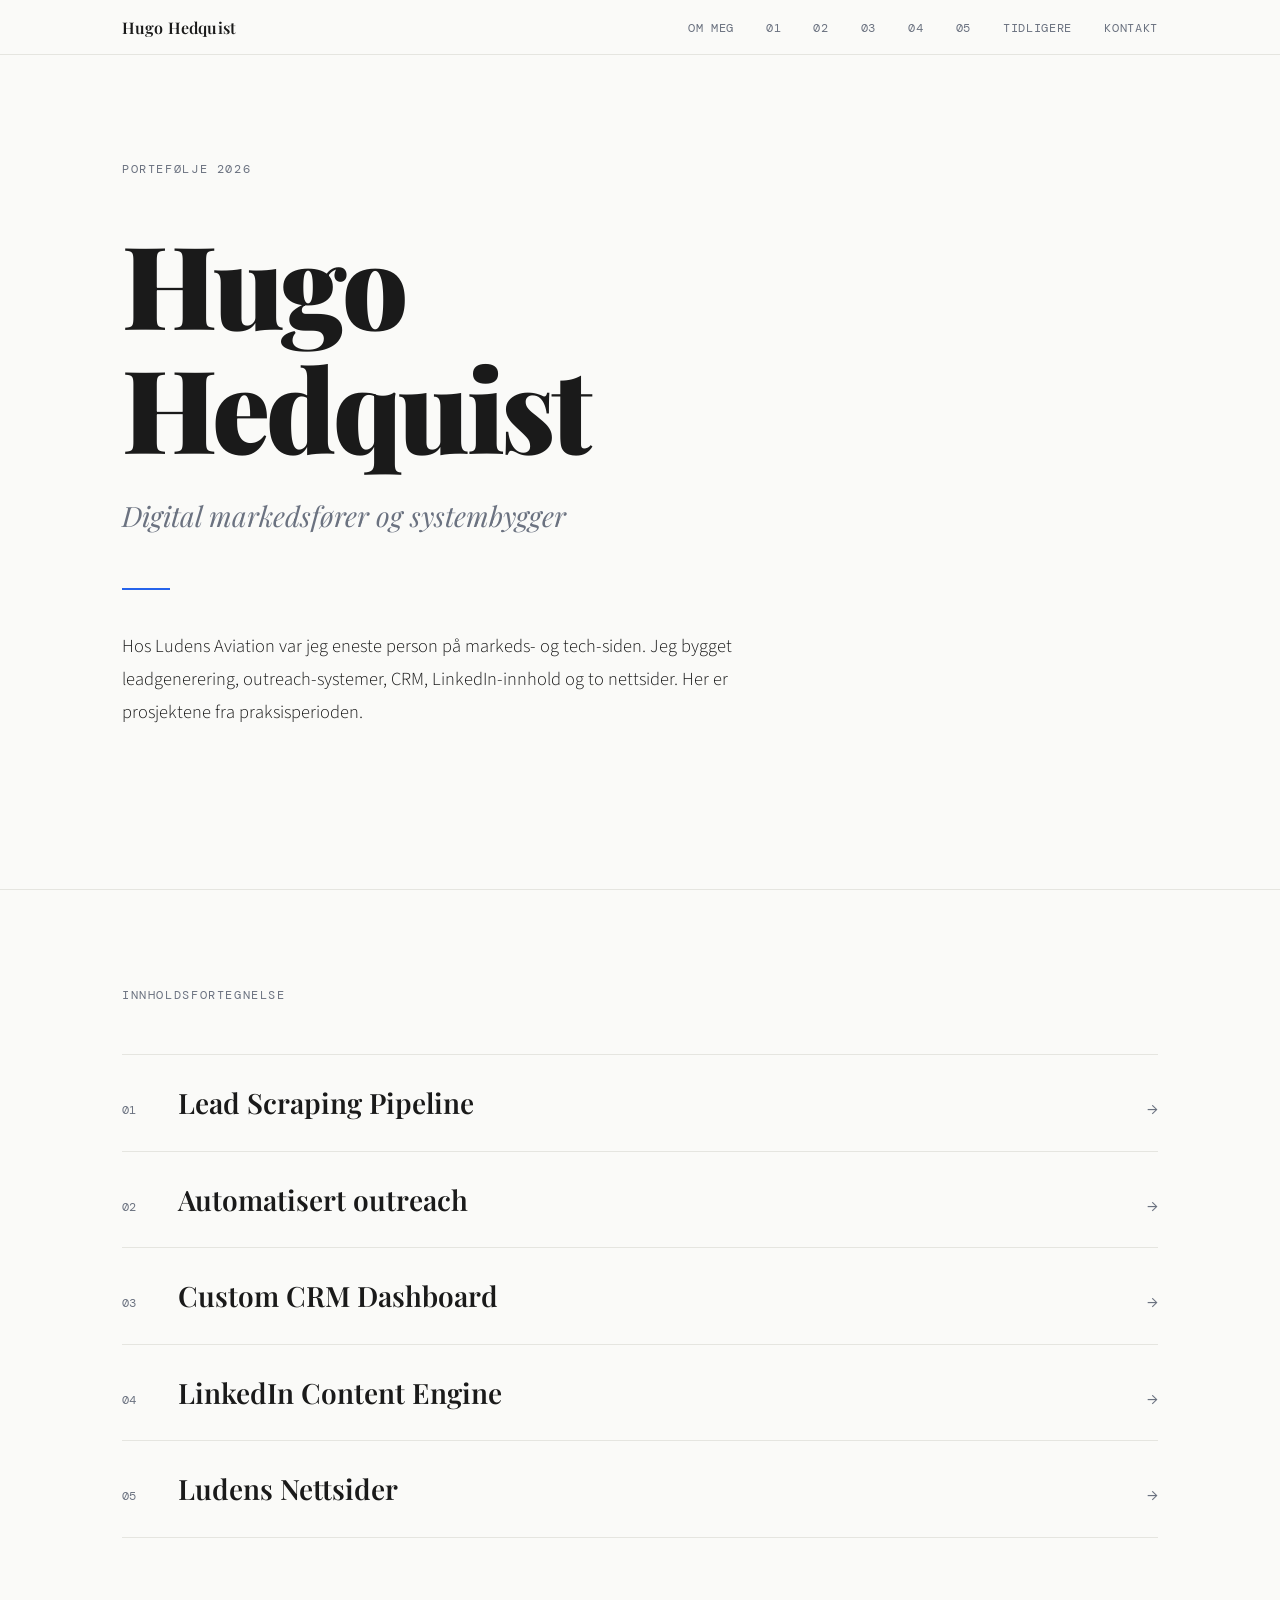
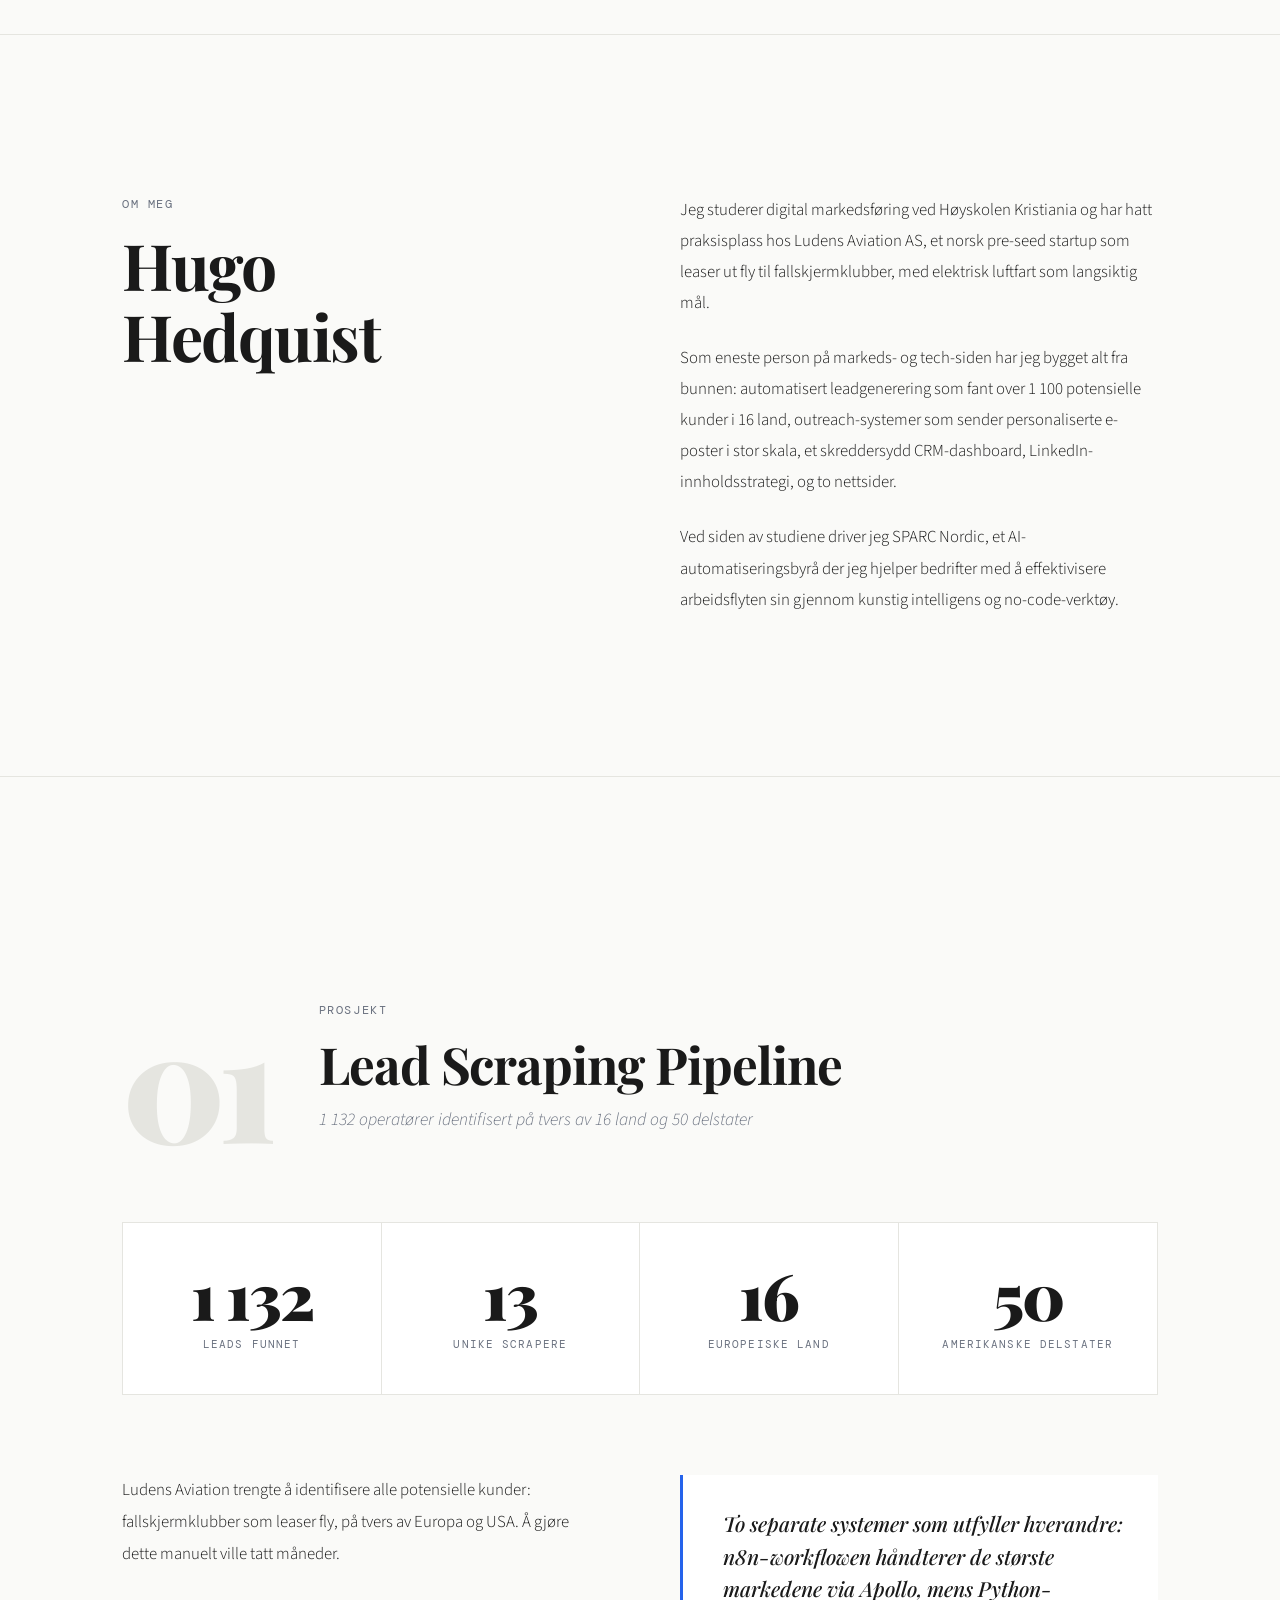
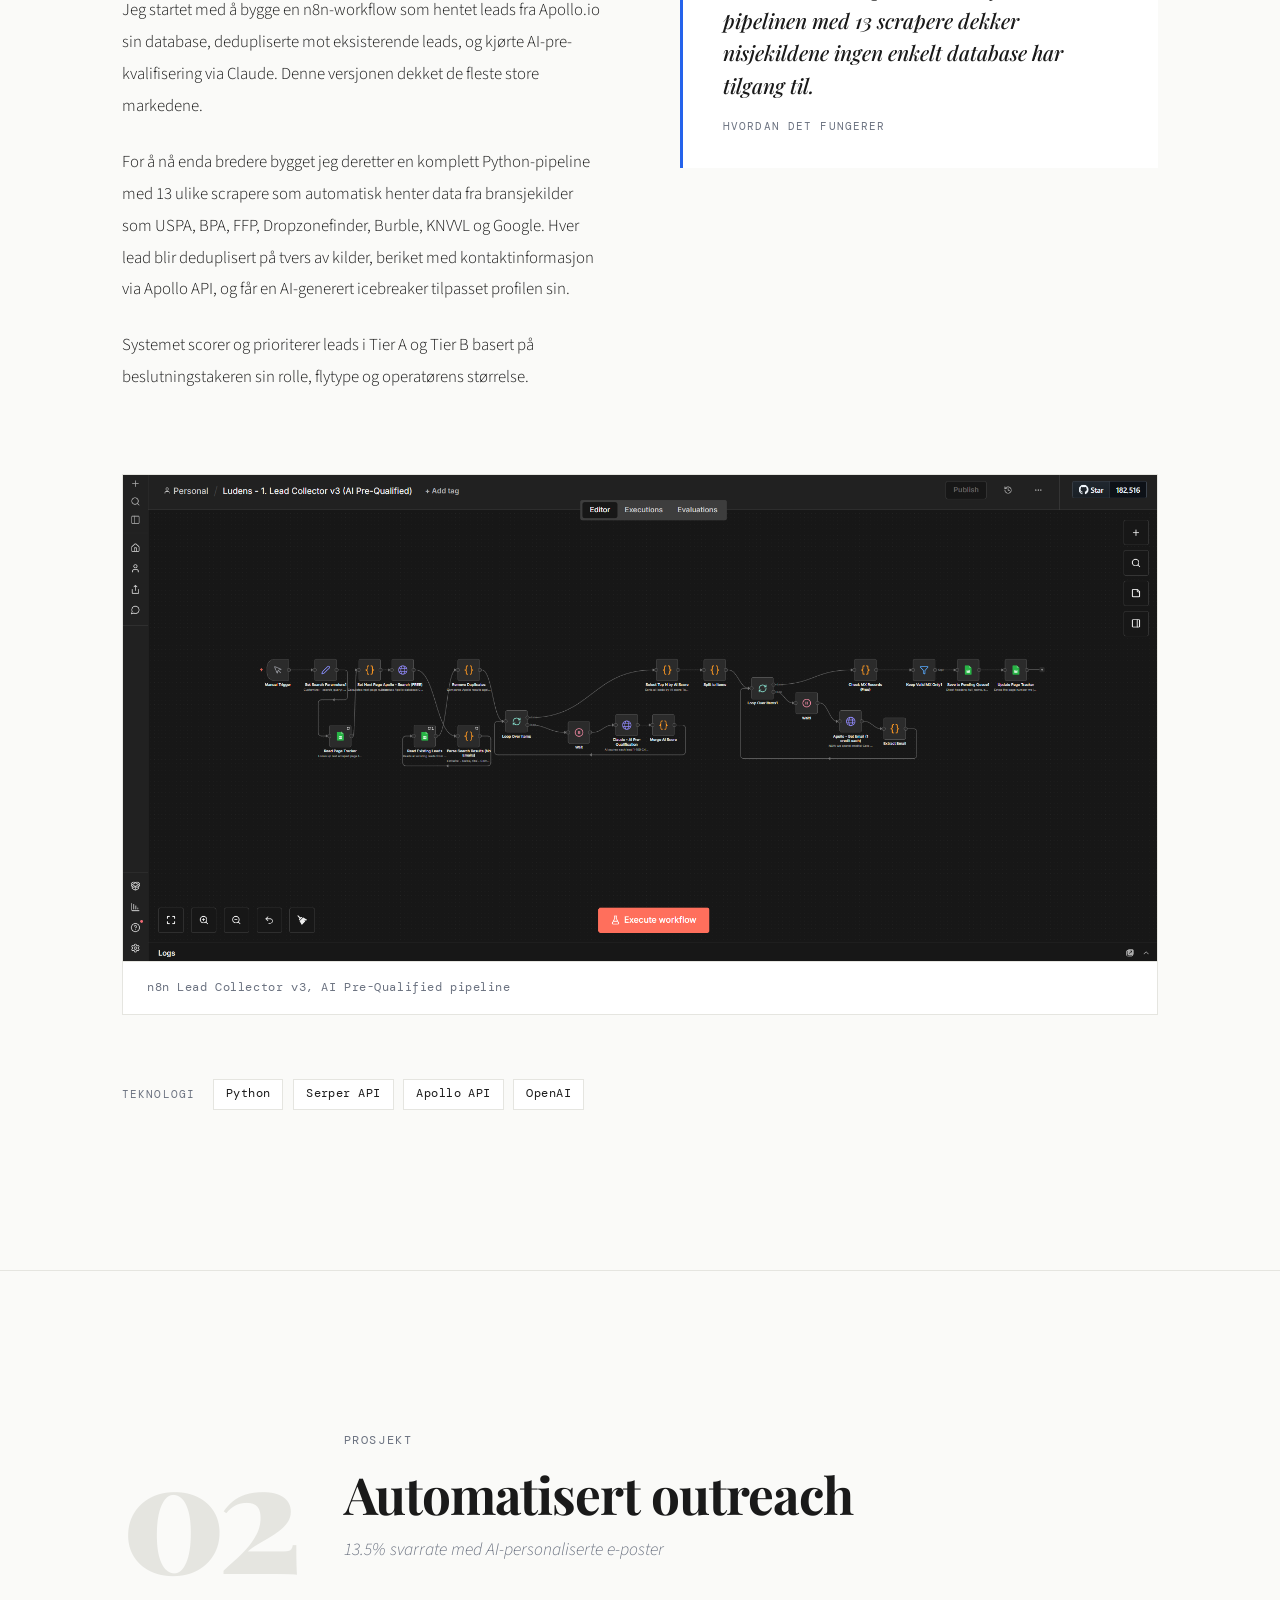
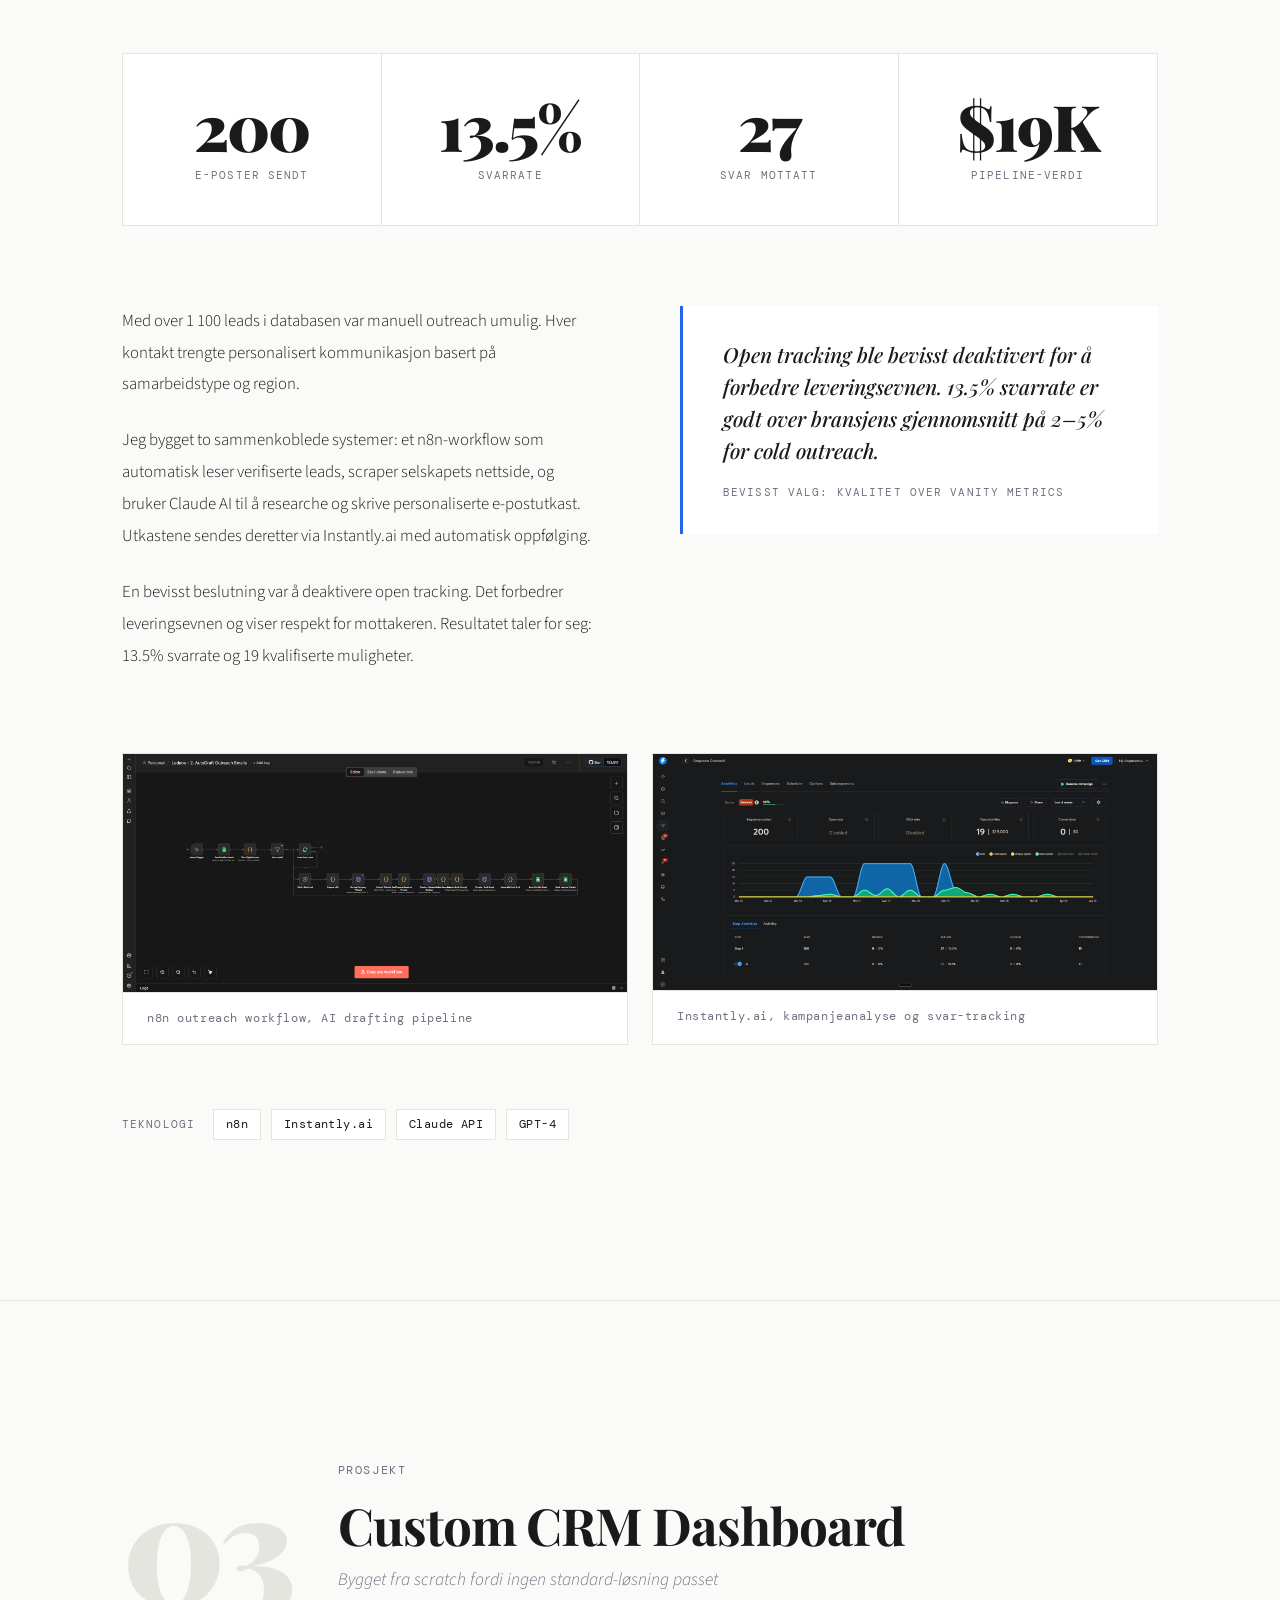
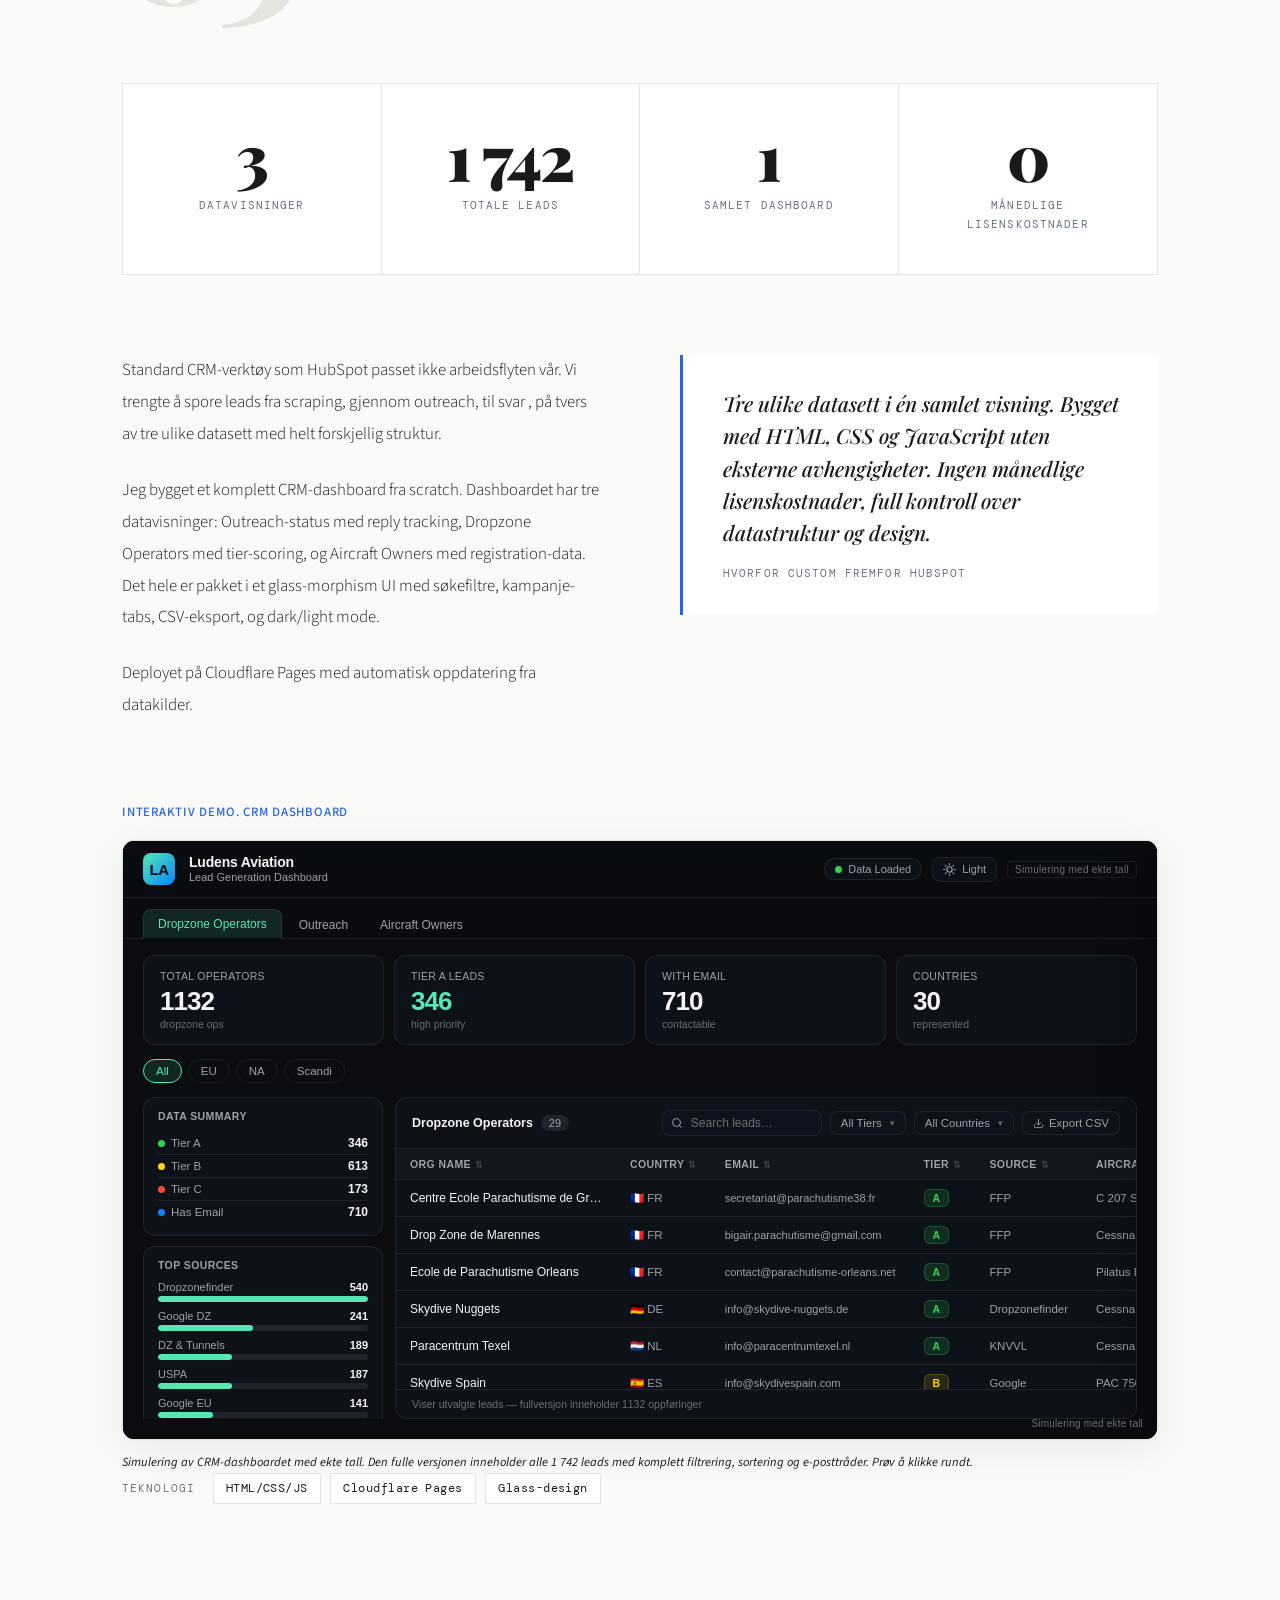
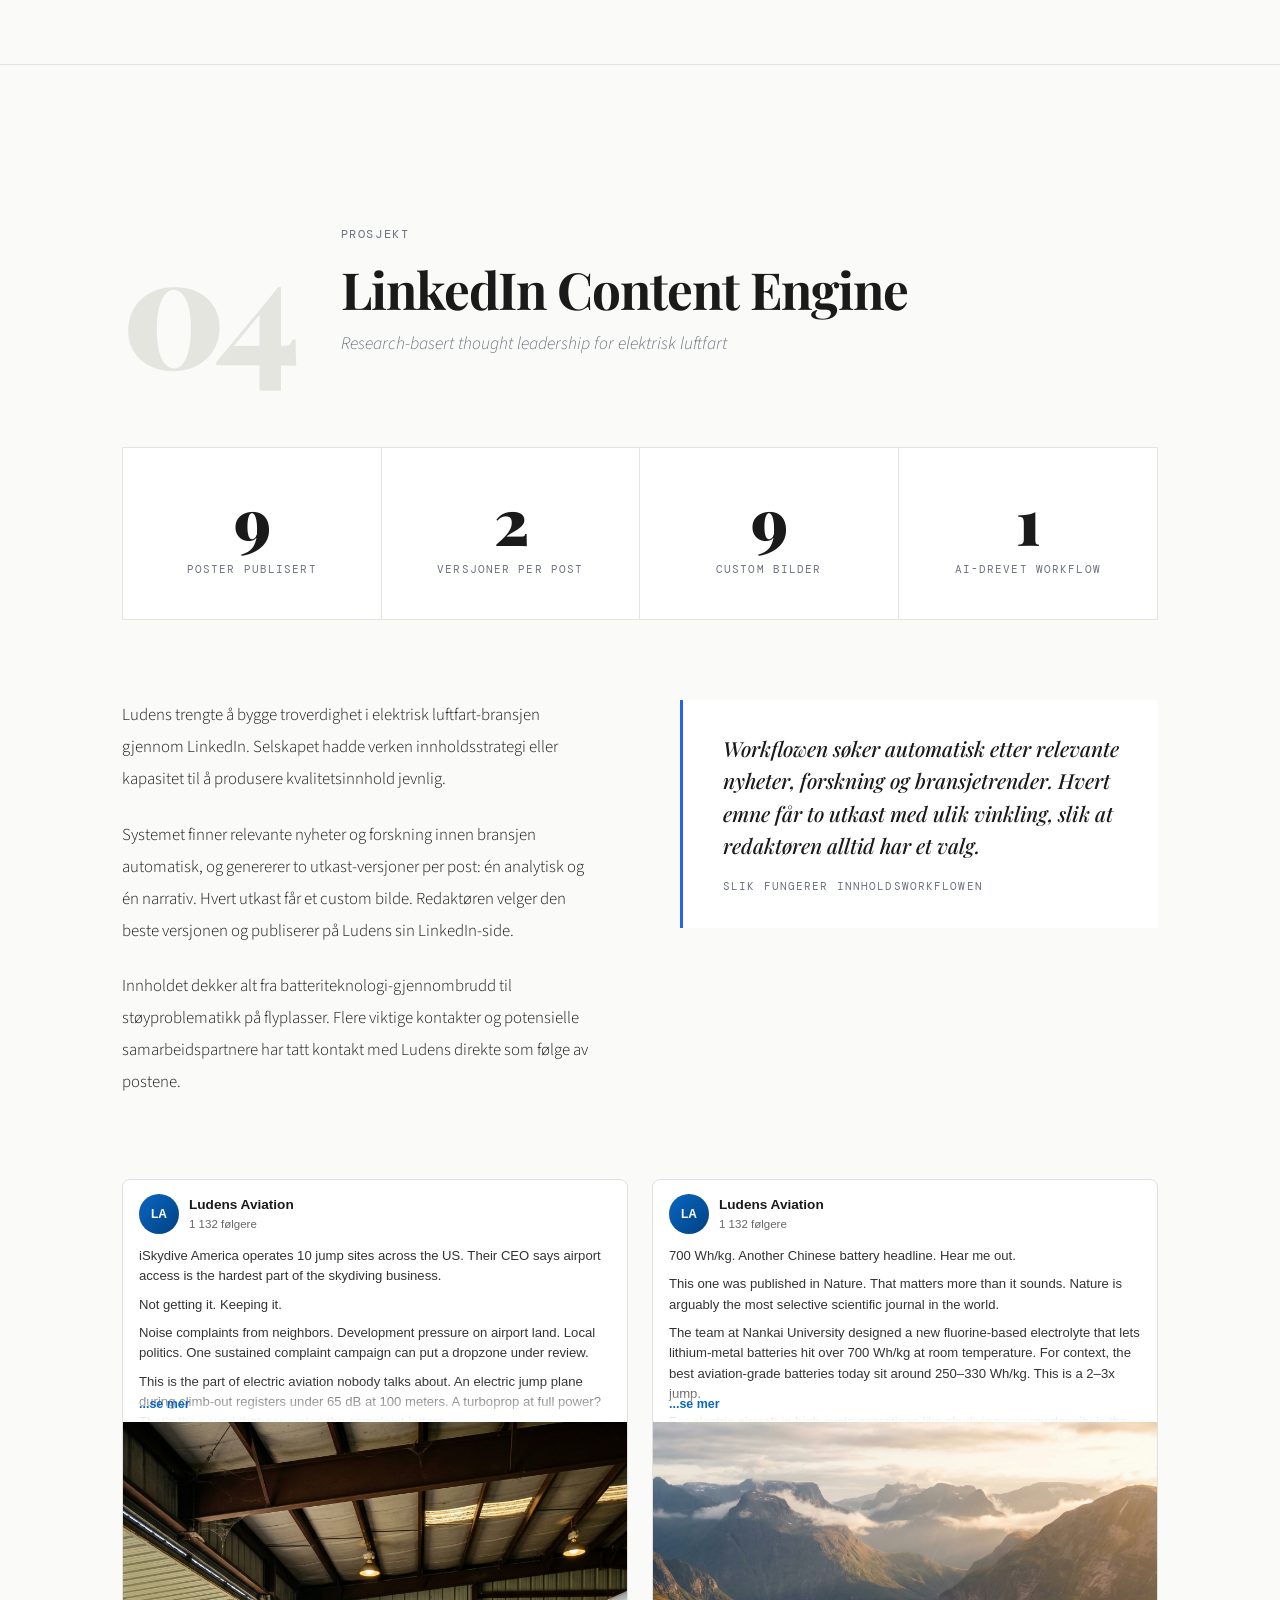
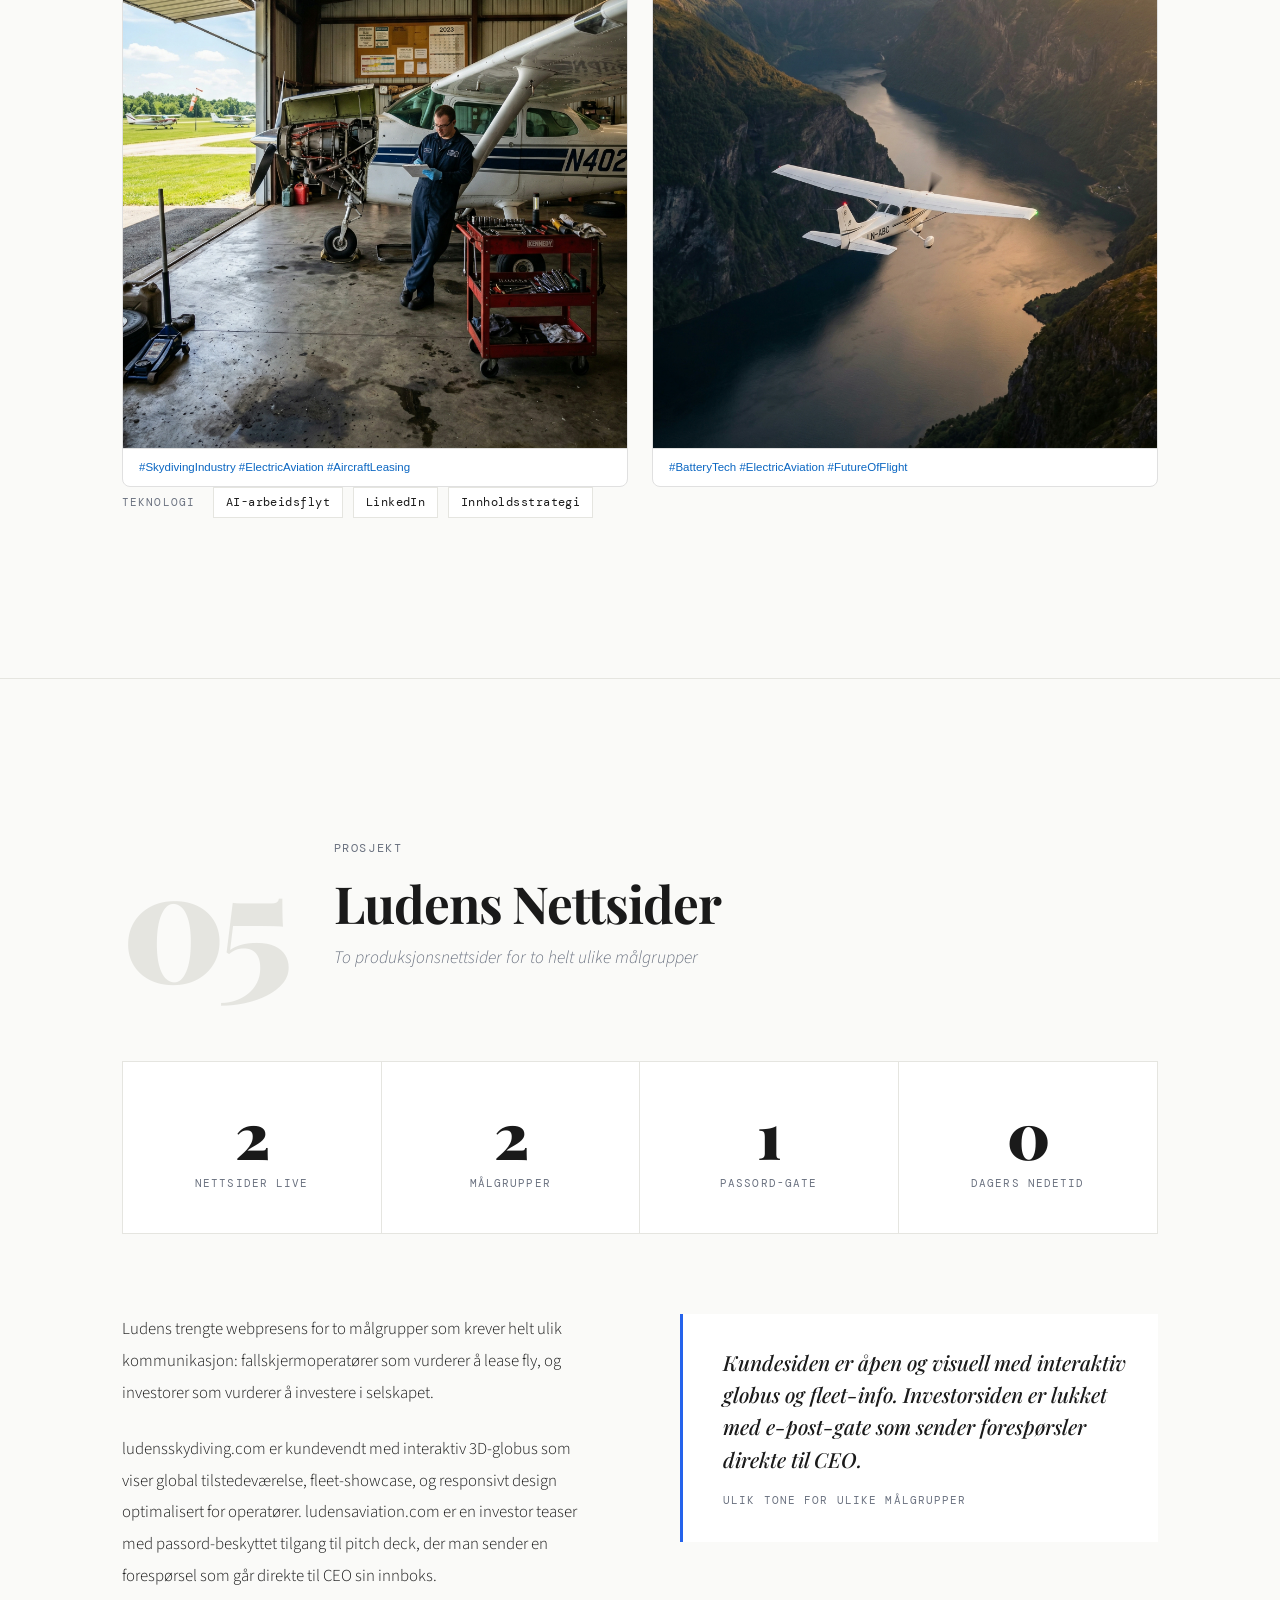
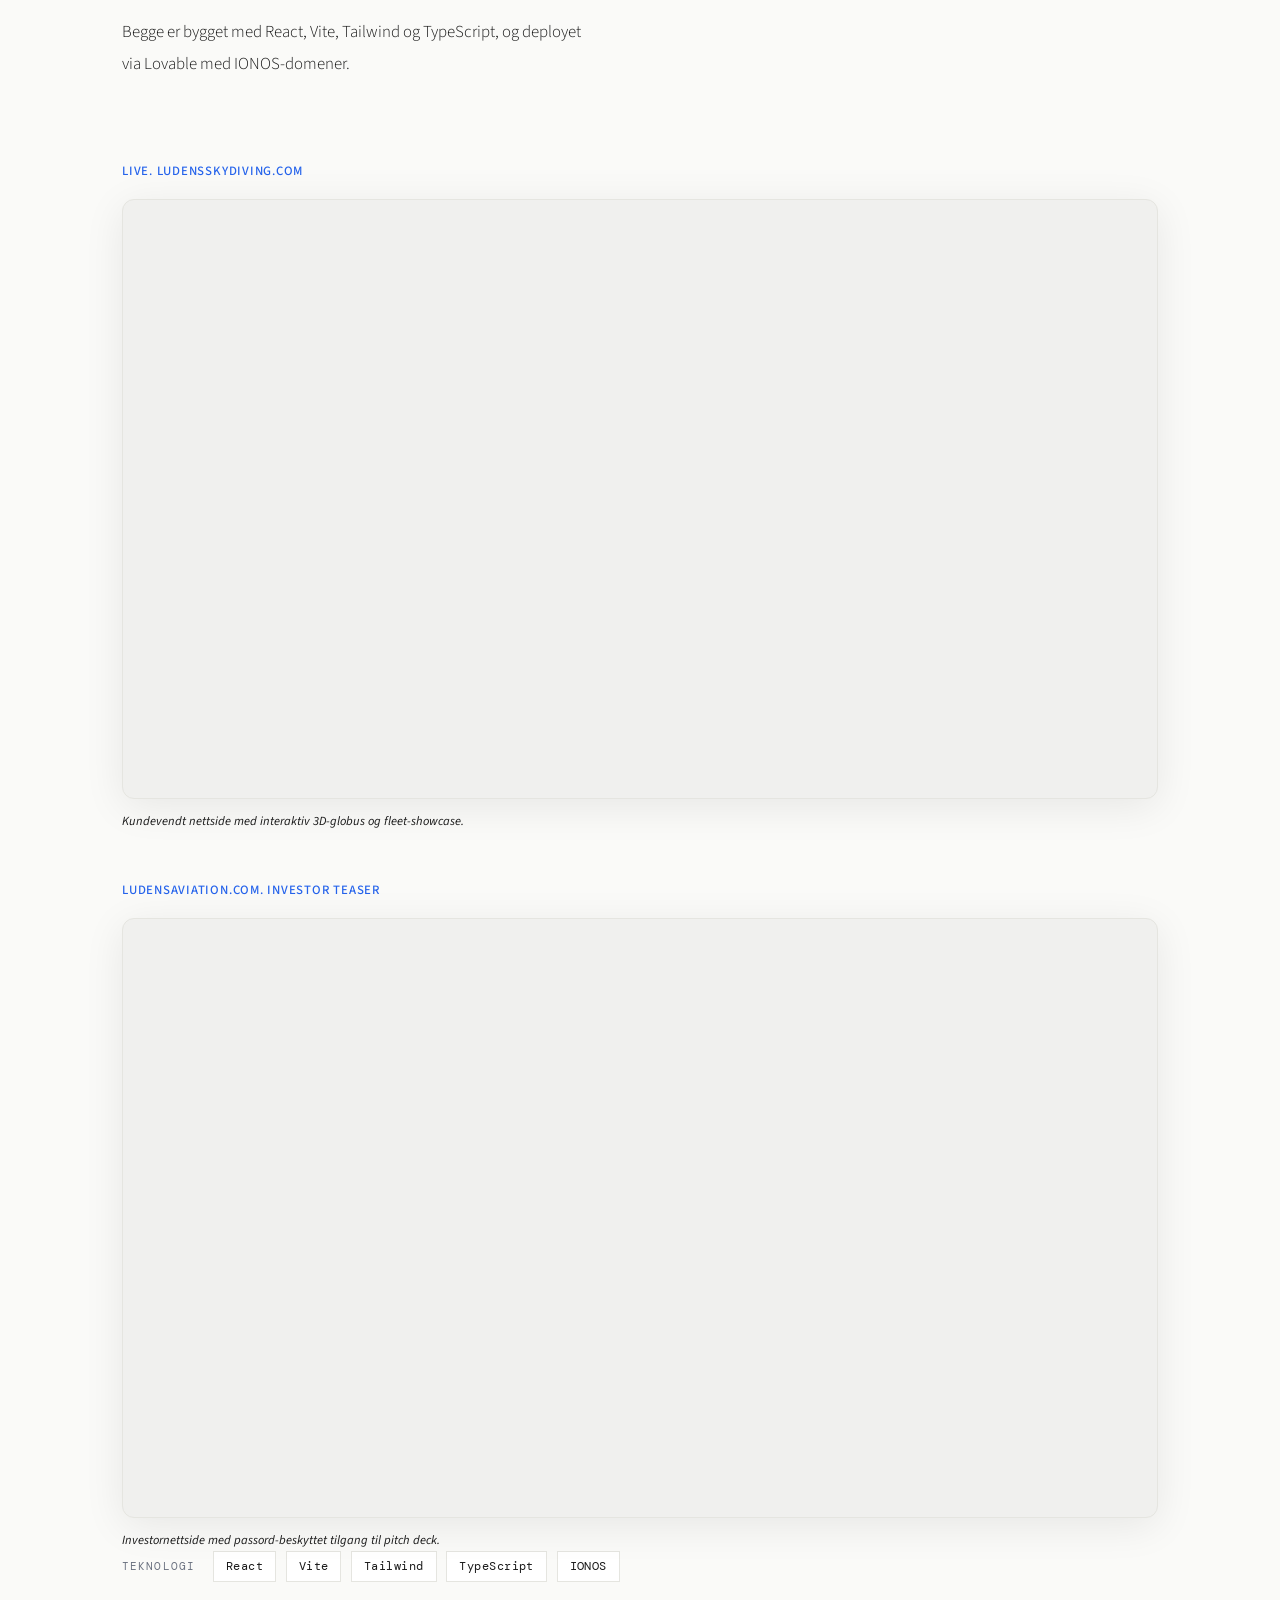
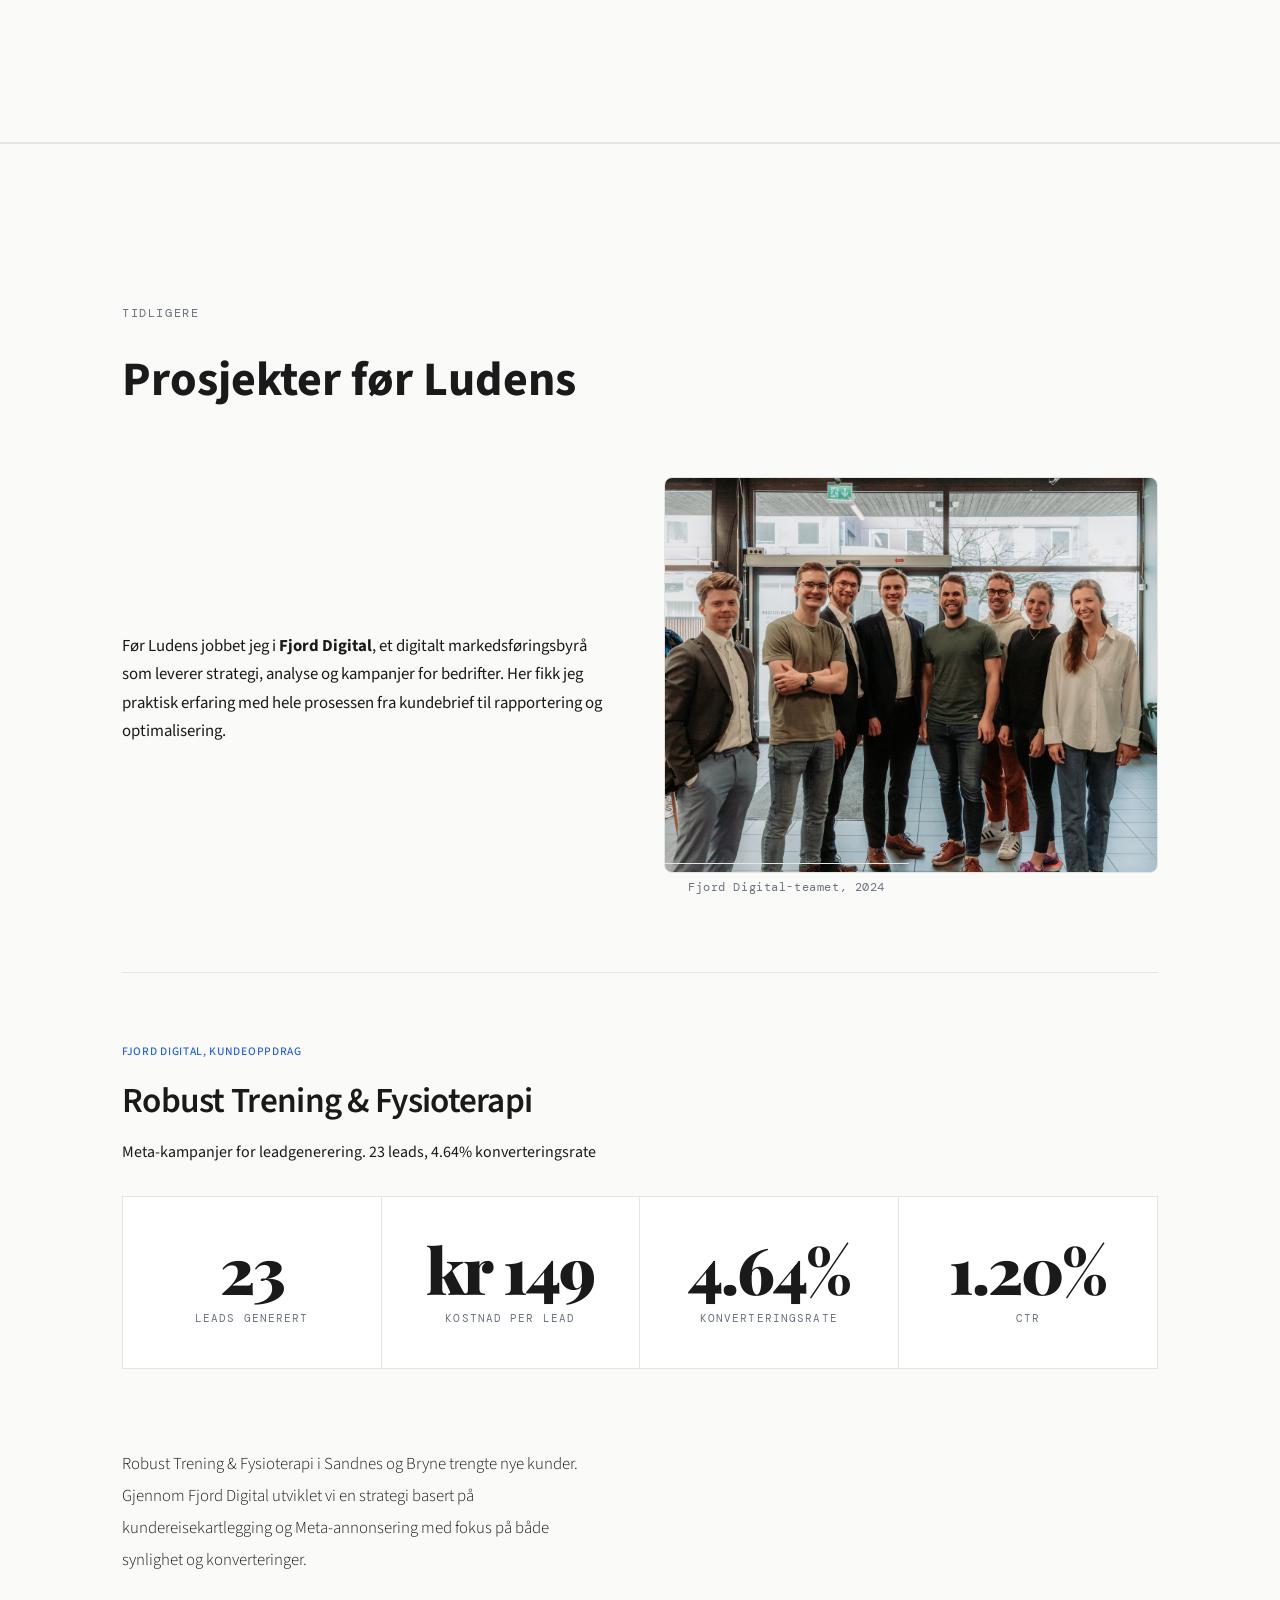
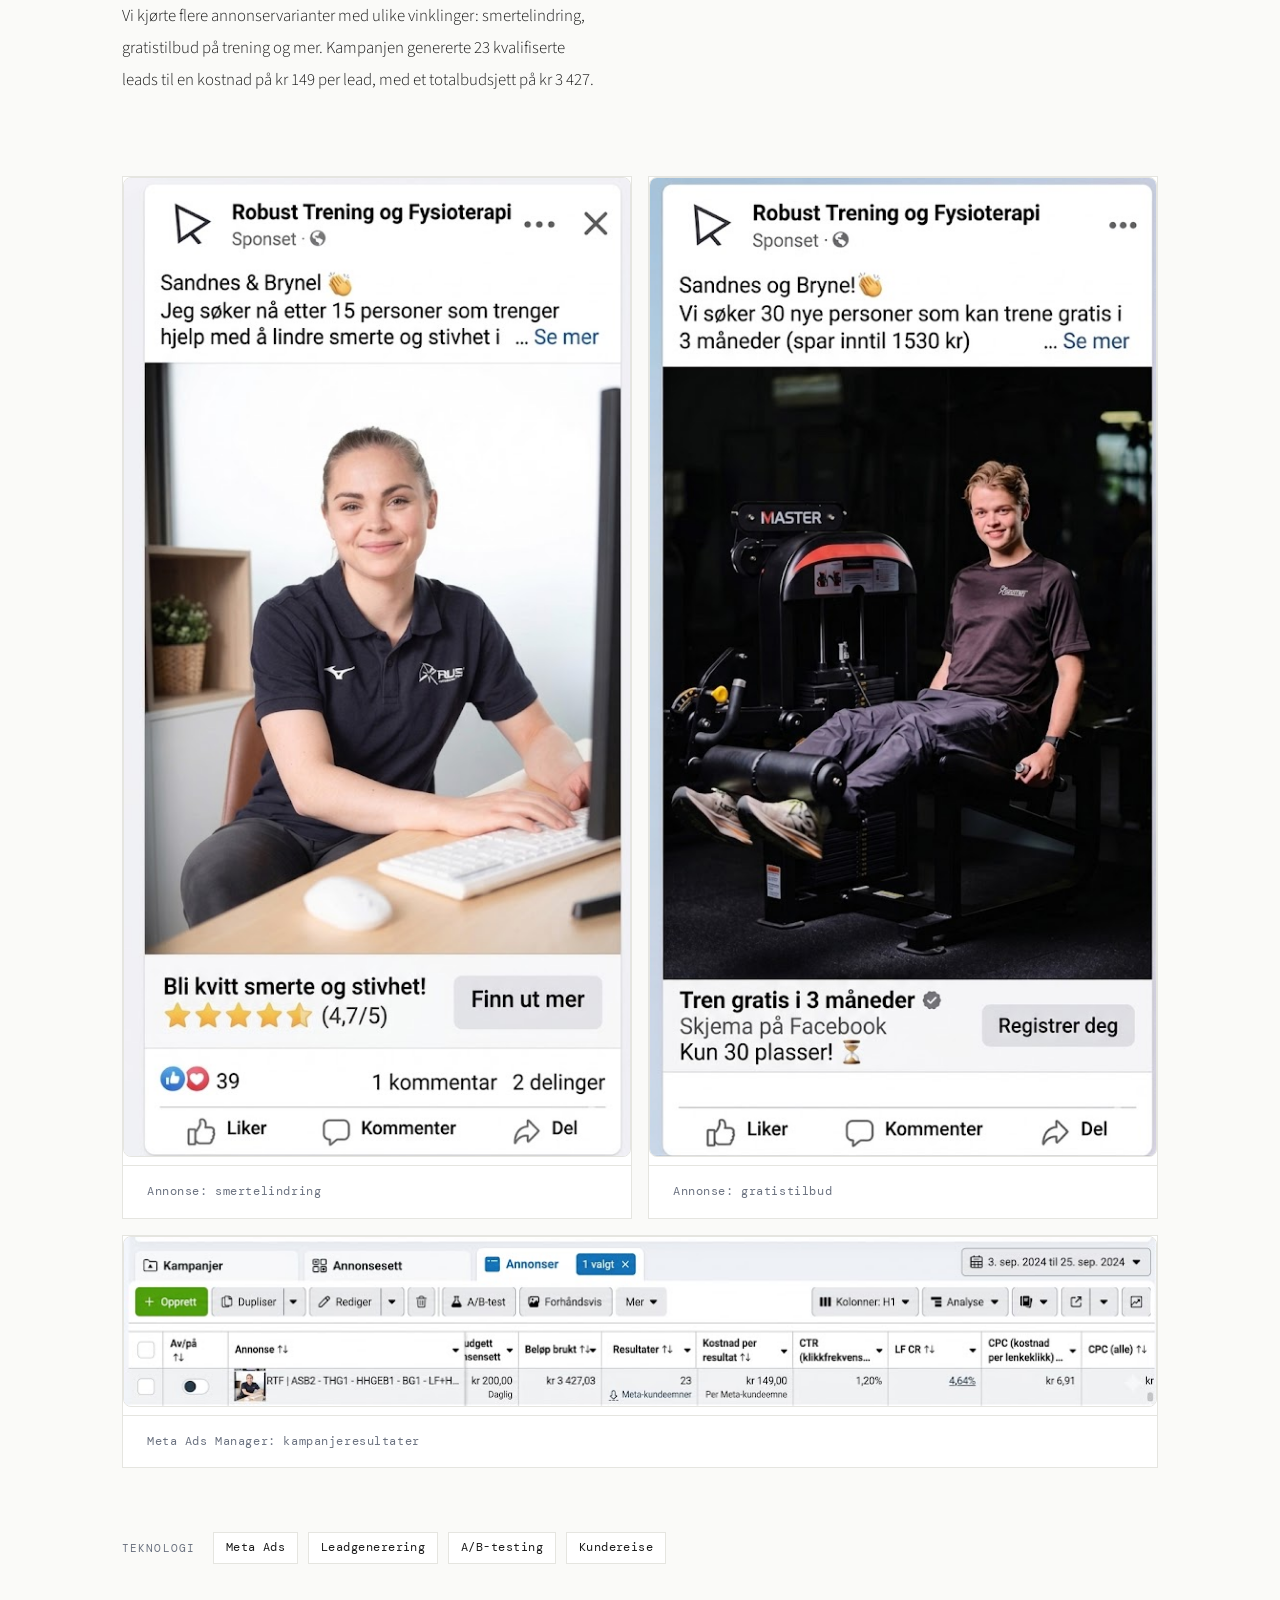
==== portfolio-v2/index.html @ a47a10b2 "Update contact section: fix email, LinkedIn URL, remove cliché heading Co-Authored-By: Claude Opus 4" ====
<!DOCTYPE html>
<html lang="no">
<head>
  <meta charset="UTF-8" />
  <meta name="viewport" content="width=device-width, initial-scale=1.0" />
  <title>Hugo Hedquist. Portefølje 2026</title>
  <meta name="description" content="Digital markedsfører og systembygger. Portefølje fra praksisperiode hos Ludens Aviation AS." />

  <!-- Google Fonts -->
  <link rel="preconnect" href="https://fonts.googleapis.com" />
  <link rel="preconnect" href="https://fonts.gstatic.com" crossorigin />
  <link href="https://fonts.googleapis.com/css2?family=Playfair+Display:ital,wght@0,400;0,500;0,600;0,700;0,900;1,400;1,600&family=Source+Sans+3:wght@300;400;500;600&family=DM+Mono:wght@300;400;500&display=swap" rel="stylesheet" />

  <link rel="stylesheet" href="css/style.css" />
</head>
<body>

  <!-- ============================================================
       TOP BAR
  ============================================================ -->
  <header class="top-bar" role="banner">
    <div class="top-bar-inner">
      <span class="top-bar-logo">Hugo Hedquist</span>
      <nav aria-label="Innholdsfortegnelse">
        <ul class="top-bar-nav">
          <li><a href="#om-meg">Om meg</a></li>
          <li><a href="#cs-01">01</a></li>
          <li><a href="#cs-02">02</a></li>
          <li><a href="#cs-03">03</a></li>
          <li><a href="#cs-04">04</a></li>
          <li><a href="#cs-05">05</a></li>
          <li><a href="#tidligere">Tidligere</a></li>
          <li><a href="#kontakt">Kontakt</a></li>
        </ul>
      </nav>
    </div>
  </header>

  <main>

    <!-- ============================================================
         HERO
    ============================================================ -->
    <section class="hero" id="hero" aria-label="Introduksjon">
      <div class="container">

        <p class="hero-label reveal">Portefølje 2026</p>

        <h1 class="hero-name reveal reveal-delay-1">Hugo<br />Hedquist</h1>

        <p class="hero-role reveal reveal-delay-2">Digital markedsfører og systembygger</p>

        <div class="hero-divider reveal reveal-delay-3"></div>

        <p class="hero-intro reveal reveal-delay-3">
          Hos Ludens Aviation var jeg eneste person p&aring; markeds- og tech-siden.
          Jeg bygget leadgenerering, outreach-systemer, CRM, LinkedIn-innhold
          og to nettsider. Her er prosjektene fra praksisperioden.
        </p>

      </div>
    </section>

    <!-- ============================================================
         TABLE OF CONTENTS
    ============================================================ -->
    <section class="toc" id="innhold" aria-label="Innholdsfortegnelse">
      <div class="container">

        <p class="toc-label reveal">Innholdsfortegnelse</p>

        <ol class="toc-list reveal reveal-delay-1">

          <li class="toc-item">
            <a href="#cs-01" class="toc-link">
              <span class="toc-num">01</span>
              <span class="toc-title">Lead Scraping Pipeline</span>
              <span class="toc-tagline">1 132 operatører i 16 land</span>
              <span class="toc-arrow" aria-hidden="true">&#8594;</span>
            </a>
          </li>

          <li class="toc-item">
            <a href="#cs-02" class="toc-link">
              <span class="toc-num">02</span>
              <span class="toc-title">Automatisert outreach</span>
              <span class="toc-tagline">13.5% svarrate</span>
              <span class="toc-arrow" aria-hidden="true">&#8594;</span>
            </a>
          </li>

          <li class="toc-item">
            <a href="#cs-03" class="toc-link">
              <span class="toc-num">03</span>
              <span class="toc-title">Custom CRM Dashboard</span>
              <span class="toc-tagline">Bygget fra scratch</span>
              <span class="toc-arrow" aria-hidden="true">&#8594;</span>
            </a>
          </li>

          <li class="toc-item">
            <a href="#cs-04" class="toc-link">
              <span class="toc-num">04</span>
              <span class="toc-title">LinkedIn Content Engine</span>
              <span class="toc-tagline">Thought leadership for elektrisk luftfart</span>
              <span class="toc-arrow" aria-hidden="true">&#8594;</span>
            </a>
          </li>

          <li class="toc-item">
            <a href="#cs-05" class="toc-link">
              <span class="toc-num">05</span>
              <span class="toc-title">Ludens Nettsider</span>
              <span class="toc-tagline">To produksjonsnettsider, to målgrupper</span>
              <span class="toc-arrow" aria-hidden="true">&#8594;</span>
            </a>
          </li>

        </ol>

      </div>
    </section>

    <!-- ============================================================
         ABOUT
    ============================================================ -->
    <section class="about" id="om-meg" aria-label="Om meg">
      <div class="container">
        <div class="about-grid">

          <div class="reveal">
            <p class="section-label">Om meg</p>
            <h2 class="about-title">Hugo<br />Hedquist</h2>
          </div>

          <div class="about-text reveal reveal-delay-2">
            <p>
              Jeg studerer digital markedsføring ved Høyskolen Kristiania og har hatt
              praksisplass hos Ludens Aviation AS, et norsk pre-seed startup som leaser
              ut fly til fallskjermklubber, med elektrisk luftfart som langsiktig mål.
            </p>
            <p>
              Som eneste person på markeds- og tech-siden har jeg bygget alt fra bunnen:
              automatisert leadgenerering som fant over 1 100 potensielle kunder i 16 land,
              outreach-systemer som sender personaliserte e-poster i stor skala, et
              skreddersydd CRM-dashboard, LinkedIn-innholdsstrategi, og to nettsider.
            </p>
            <p>
              Ved siden av studiene driver jeg SPARC Nordic, et AI-automatiseringsbyrå
              der jeg hjelper bedrifter med å effektivisere arbeidsflyten sin gjennom
              kunstig intelligens og no-code-verktøy.
            </p>
          </div>

        </div>
      </div>
    </section>

    <!-- ============================================================
         CASE STUDIES
    ============================================================ -->
    <div class="case-studies">

      <!-- ---- 01: Lead Scraping Pipeline ---- -->
      <section class="case-study" id="cs-01" aria-label="Prosjekt 01">
        <div class="container">

          <div class="cs-header reveal">
            <div class="cs-big-number" aria-hidden="true">01</div>
            <div class="cs-title-block">
              <p class="section-label">Prosjekt</p>
              <h2 class="cs-title">Lead Scraping Pipeline</h2>
              <p class="cs-tagline">1 132 operatører identifisert på tvers av 16 land og 50 delstater</p>
            </div>
          </div>

          <!-- Stats -->
          <div class="cs-stats reveal reveal-delay-1">
            <div class="cs-stat">
              <div class="cs-stat-number">1 132</div>
              <div class="cs-stat-label">leads funnet</div>
            </div>
            <div class="cs-stat">
              <div class="cs-stat-number">13</div>
              <div class="cs-stat-label">unike scrapere</div>
            </div>
            <div class="cs-stat">
              <div class="cs-stat-number">16</div>
              <div class="cs-stat-label">europeiske land</div>
            </div>
            <div class="cs-stat">
              <div class="cs-stat-number">50</div>
              <div class="cs-stat-label">amerikanske delstater</div>
            </div>
          </div>

          <!-- Body -->
          <div class="cs-body">
            <div class="cs-narrative reveal">
              <p>
                Ludens Aviation trengte &aring; identifisere alle potensielle kunder:
                fallskjermklubber som leaser fly, p&aring; tvers av Europa og USA.
                &Aring; gj&oslash;re dette manuelt ville tatt m&aring;neder.
              </p>
              <p>
                Jeg startet med &aring; bygge en n8n-workflow som hentet leads fra
                Apollo.io sin database, dedupliserte mot eksisterende leads, og
                kj&oslash;rte AI-pre-kvalifisering via Claude. Denne versjonen
                dekket de fleste store markedene.
              </p>
              <p>
                For &aring; n&aring; enda bredere bygget jeg deretter en komplett
                Python-pipeline med 13 ulike scrapere som automatisk henter data
                fra bransjekilder som USPA, BPA, FFP, Dropzonefinder, Burble,
                KNVVL og Google. Hver lead blir deduplisert p&aring; tvers av
                kilder, beriket med kontaktinformasjon via Apollo API, og f&aring;r
                en AI-generert icebreaker tilpasset profilen sin.
              </p>
              <p>
                Systemet scorer og prioriterer leads i Tier A og Tier B basert p&aring;
                beslutningstakeren sin rolle, flytype og operat&oslash;rens st&oslash;rrelse.
              </p>
            </div>

            <div class="cs-pull reveal reveal-delay-2">
              <p class="cs-pull-text">
                To separate systemer som utfyller hverandre: n8n-workflowen
                h&aring;ndterer de st&oslash;rste markedene via Apollo, mens
                Python-pipelinen med 13 scrapere dekker nisjekildene ingen
                enkelt database har tilgang til.
              </p>
              <p class="cs-pull-attr">Hvordan det fungerer</p>
            </div>
          </div>

          <!-- Screenshot -->
          <div class="cs-screenshots reveal">
            <div class="cs-screenshot-single">
              <img
                src="assets/screenshots/n8n-lead-collector.png"
                alt="n8n Lead Collector v3, AI Pre-Qualified pipeline"
                loading="lazy"
              />
              <p class="cs-screenshot-caption">n8n Lead Collector v3, AI Pre-Qualified pipeline</p>
            </div>
          </div>

          <!-- Tech Tags -->
          <div class="cs-tech reveal">
            <span class="cs-tech-label">Teknologi</span>
            <span class="cs-tag">Python</span>
            <span class="cs-tag">Serper API</span>
            <span class="cs-tag">Apollo API</span>
            <span class="cs-tag">OpenAI</span>
          </div>

        </div>
      </section>

      <!-- ---- 02: Automated Outreach ---- -->
      <section class="case-study" id="cs-02" aria-label="Prosjekt 02">
        <div class="container">

          <div class="cs-header reveal">
            <div class="cs-big-number" aria-hidden="true">02</div>
            <div class="cs-title-block">
              <p class="section-label">Prosjekt</p>
              <h2 class="cs-title">Automatisert outreach</h2>
              <p class="cs-tagline">13.5% svarrate med AI-personaliserte e-poster</p>
            </div>
          </div>

          <!-- Stats -->
          <div class="cs-stats reveal reveal-delay-1">
            <div class="cs-stat">
              <div class="cs-stat-number">200</div>
              <div class="cs-stat-label">e-poster sendt</div>
            </div>
            <div class="cs-stat">
              <div class="cs-stat-number">13.5%</div>
              <div class="cs-stat-label">svarrate</div>
            </div>
            <div class="cs-stat">
              <div class="cs-stat-number">27</div>
              <div class="cs-stat-label">svar mottatt</div>
            </div>
            <div class="cs-stat">
              <div class="cs-stat-number">$19K</div>
              <div class="cs-stat-label">pipeline-verdi</div>
            </div>
          </div>

          <!-- Body -->
          <div class="cs-body">
            <div class="cs-narrative reveal">
              <p>
                Med over 1 100 leads i databasen var manuell outreach umulig.
                Hver kontakt trengte personalisert kommunikasjon basert på
                samarbeidstype og region.
              </p>
              <p>
                Jeg bygget to sammenkoblede systemer: et n8n-workflow som automatisk
                leser verifiserte leads, scraper selskapets nettside, og bruker
                Claude AI til å researche og skrive personaliserte e-postutkast.
                Utkastene sendes deretter via Instantly.ai med automatisk oppfølging.
              </p>
              <p>
                En bevisst beslutning var å deaktivere open tracking. Det forbedrer
                leveringsevnen og viser respekt for mottakeren. Resultatet taler for
                seg: 13.5% svarrate og 19 kvalifiserte muligheter.
              </p>
            </div>

            <div class="cs-pull reveal reveal-delay-2">
              <p class="cs-pull-text">
                Open tracking ble bevisst deaktivert for &aring; forbedre
                leveringsevnen. 13.5% svarrate er godt over bransjens
                gjennomsnitt p&aring; 2&ndash;5% for cold outreach.
              </p>
              <p class="cs-pull-attr">Bevisst valg: kvalitet over vanity metrics</p>
            </div>
          </div>

          <!-- Screenshots -->
          <div class="cs-screenshots reveal">
            <div class="cs-screenshot-grid">
              <div class="cs-screenshot-single">
                <img
                  src="assets/screenshots/n8n-outreach-draft.png"
                  alt="n8n outreach draft workflow"
                  loading="lazy"
                />
                <p class="cs-screenshot-caption">n8n outreach workflow, AI drafting pipeline</p>
              </div>
              <div class="cs-screenshot-single">
                <img
                  src="assets/screenshots/instantly-analytics.png"
                  alt="Instantly.ai analytics dashboard"
                  loading="lazy"
                />
                <p class="cs-screenshot-caption">Instantly.ai, kampanjeanalyse og svar-tracking</p>
              </div>
            </div>
          </div>

          <!-- Tech Tags -->
          <div class="cs-tech reveal">
            <span class="cs-tech-label">Teknologi</span>
            <span class="cs-tag">n8n</span>
            <span class="cs-tag">Instantly.ai</span>
            <span class="cs-tag">Claude API</span>
            <span class="cs-tag">GPT-4</span>
          </div>

        </div>
      </section>

      <!-- ---- 03: Custom CRM Dashboard ---- -->
      <section class="case-study" id="cs-03" aria-label="Prosjekt 03">
        <div class="container">

          <div class="cs-header reveal">
            <div class="cs-big-number" aria-hidden="true">03</div>
            <div class="cs-title-block">
              <p class="section-label">Prosjekt</p>
              <h2 class="cs-title">Custom CRM Dashboard</h2>
              <p class="cs-tagline">Bygget fra scratch fordi ingen standard-løsning passet</p>
            </div>
          </div>

          <!-- Stats -->
          <div class="cs-stats reveal reveal-delay-1">
            <div class="cs-stat">
              <div class="cs-stat-number">3</div>
              <div class="cs-stat-label">datavisninger</div>
            </div>
            <div class="cs-stat">
              <div class="cs-stat-number">1 742</div>
              <div class="cs-stat-label">totale leads</div>
            </div>
            <div class="cs-stat">
              <div class="cs-stat-number">1</div>
              <div class="cs-stat-label">samlet dashboard</div>
            </div>
            <div class="cs-stat">
              <div class="cs-stat-number">0</div>
              <div class="cs-stat-label">månedlige lisenskostnader</div>
            </div>
          </div>

          <!-- Body -->
          <div class="cs-body">
            <div class="cs-narrative reveal">
              <p>
                Standard CRM-verktøy som HubSpot passet ikke arbeidsflyten vår.
                Vi trengte å spore leads fra scraping, gjennom outreach, til svar
                , på tvers av tre ulike datasett med helt forskjellig struktur.
              </p>
              <p>
                Jeg bygget et komplett CRM-dashboard fra scratch. Dashboardet har
                tre datavisninger: Outreach-status med reply tracking, Dropzone
                Operators med tier-scoring, og Aircraft Owners med registration-data.
                Det hele er pakket i et glass-morphism UI med søkefiltre,
                kampanje-tabs, CSV-eksport, og dark/light mode.
              </p>
              <p>
                Deployet på Cloudflare Pages med automatisk oppdatering fra datakilder.
              </p>
            </div>

            <div class="cs-pull reveal reveal-delay-2">
              <p class="cs-pull-text">
                Tre ulike datasett i &eacute;n samlet visning. Bygget med
                HTML, CSS og JavaScript uten eksterne avhengigheter.
                Ingen m&aring;nedlige lisenskostnader, full kontroll over
                datastruktur og design.
              </p>
              <p class="cs-pull-attr">Hvorfor custom fremfor HubSpot</p>
            </div>
          </div>

          <!-- Live Preview -->
          <div class="cs-live-preview reveal">
            <p class="cs-live-label">Interaktiv demo. CRM Dashboard</p>
            <div class="cs-iframe-wrapper">
              <iframe
                src="crm-demo.html"
                title="Ludens CRM Dashboard, interaktiv demo"
                loading="lazy"
              ></iframe>
            </div>
            <p class="cs-iframe-caption">Simulering av CRM-dashboardet med ekte tall. Den fulle versjonen inneholder alle 1 742 leads med komplett filtrering, sortering og e-posttråder. Prøv å klikke rundt.</p>
          </div>

          <!-- Tech Tags -->
          <div class="cs-tech reveal">
            <span class="cs-tech-label">Teknologi</span>
            <span class="cs-tag">HTML/CSS/JS</span>
            <span class="cs-tag">Cloudflare Pages</span>
            <span class="cs-tag">Glass-design</span>
          </div>

        </div>
      </section>

      <!-- ---- 04: LinkedIn Content Engine ---- -->
      <section class="case-study" id="cs-04" aria-label="Prosjekt 04">
        <div class="container">

          <div class="cs-header reveal">
            <div class="cs-big-number" aria-hidden="true">04</div>
            <div class="cs-title-block">
              <p class="section-label">Prosjekt</p>
              <h2 class="cs-title">LinkedIn Content Engine</h2>
              <p class="cs-tagline">Research-basert thought leadership for elektrisk luftfart</p>
            </div>
          </div>

          <!-- Stats -->
          <div class="cs-stats reveal reveal-delay-1">
            <div class="cs-stat">
              <div class="cs-stat-number">9</div>
              <div class="cs-stat-label">poster publisert</div>
            </div>
            <div class="cs-stat">
              <div class="cs-stat-number">2</div>
              <div class="cs-stat-label">versjoner per post</div>
            </div>
            <div class="cs-stat">
              <div class="cs-stat-number">9</div>
              <div class="cs-stat-label">custom bilder</div>
            </div>
            <div class="cs-stat">
              <div class="cs-stat-number">1</div>
              <div class="cs-stat-label">AI-drevet workflow</div>
            </div>
          </div>

          <!-- Body -->
          <div class="cs-body">
            <div class="cs-narrative reveal">
              <p>
                Ludens trengte &aring; bygge troverdighet i elektrisk luftfart-bransjen
                gjennom LinkedIn. Selskapet hadde verken innholdsstrategi eller
                kapasitet til &aring; produsere kvalitetsinnhold jevnlig.
              </p>
              <p>
                Systemet finner relevante nyheter og forskning innen bransjen automatisk,
                og genererer to utkast-versjoner per post: &eacute;n analytisk og &eacute;n
                narrativ. Hvert utkast f&aring;r et custom bilde. Redakt&oslash;ren velger
                den beste versjonen og publiserer p&aring; Ludens sin LinkedIn-side.
              </p>
              <p>
                Innholdet dekker alt fra batteriteknologi-gjennombrudd til
                st&oslash;yproblematikk p&aring; flyplasser. Flere viktige kontakter
                og potensielle samarbeidspartnere har tatt kontakt med Ludens
                direkte som f&oslash;lge av postene.
              </p>
            </div>

            <div class="cs-pull reveal reveal-delay-2">
              <p class="cs-pull-text">
                Workflowen s&oslash;ker automatisk etter relevante nyheter, forskning
                og bransjetrender. Hvert emne f&aring;r to utkast med ulik vinkling,
                slik at redakt&oslash;ren alltid har et valg.
              </p>
              <p class="cs-pull-attr">Slik fungerer innholdsworkflowen</p>
            </div>
          </div>

          <!-- LinkedIn post previews (embedded HTML) -->
          <div class="linkedin-posts-row reveal">
            <div class="linkedin-post-card">
              <div class="linkedin-post-header">
                <div class="linkedin-avatar">LA</div>
                <div>
                  <div class="linkedin-author">Ludens Aviation</div>
                  <div class="linkedin-meta">1 132 f&oslash;lgere</div>
                </div>
              </div>
              <div class="linkedin-post-body">
                <p>iSkydive America operates 10 jump sites across the US. Their CEO says airport access is the hardest part of the skydiving business.</p>
                <p>Not getting it. Keeping it.</p>
                <p>Noise complaints from neighbors. Development pressure on airport land. Local politics. One sustained complaint campaign can put a dropzone under review.</p>
                <p>This is the part of electric aviation nobody talks about. An electric jump plane during climb-out registers under 65 dB at 100 meters. A turboprop at full power? That's the sound that generates the complaint letters.</p>
                <p>At Ludens, we see this as the real ROI of electric. The ability to keep flying from airports that would otherwise restrict you? That's not an upgrade. That's survival.</p>
              </div>
              <img src="assets/screenshots/dropzone-bottleneck.jpg" alt="Dropzone bottleneck illustration" class="linkedin-post-img" loading="lazy" />
              <div class="linkedin-post-footer">
                <span>#SkydivingIndustry #ElectricAviation #AircraftLeasing</span>
              </div>
            </div>

            <div class="linkedin-post-card">
              <div class="linkedin-post-header">
                <div class="linkedin-avatar">LA</div>
                <div>
                  <div class="linkedin-author">Ludens Aviation</div>
                  <div class="linkedin-meta">1 132 f&oslash;lgere</div>
                </div>
              </div>
              <div class="linkedin-post-body">
                <p>700 Wh/kg. Another Chinese battery headline. Hear me out.</p>
                <p>This one was published in Nature. That matters more than it sounds. Nature is arguably the most selective scientific journal in the world.</p>
                <p>The team at Nankai University designed a new fluorine-based electrolyte that lets lithium-metal batteries hit over 700 Wh/kg at room temperature. For context, the best aviation-grade batteries today sit around 250&ndash;330 Wh/kg. This is a 2&ndash;3x jump.</p>
                <p>For electric aircraft in high-cycle operations like skydiving, energy density is the difference between one lift per charge and three.</p>
                <p>The battery problem isn't solved. But when results like this survive peer review in Nature, the trajectory is clear.</p>
              </div>
              <img src="assets/screenshots/china-700whkg-battery.jpg" alt="China 700 Wh/kg battery breakthrough" class="linkedin-post-img" loading="lazy" />
              <div class="linkedin-post-footer">
                <span>#BatteryTech #ElectricAviation #FutureOfFlight</span>
              </div>
            </div>
          </div>

          <!-- Tech Tags -->
          <div class="cs-tech reveal">
            <span class="cs-tech-label">Teknologi</span>
            <span class="cs-tag">AI-arbeidsflyt</span>
            <span class="cs-tag">LinkedIn</span>
            <span class="cs-tag">Innholdsstrategi</span>
          </div>

        </div>
      </section>

      <!-- ---- 05: Ludens Nettsider ---- -->
      <section class="case-study" id="cs-05" aria-label="Prosjekt 05">
        <div class="container">

          <div class="cs-header reveal">
            <div class="cs-big-number" aria-hidden="true">05</div>
            <div class="cs-title-block">
              <p class="section-label">Prosjekt</p>
              <h2 class="cs-title">Ludens Nettsider</h2>
              <p class="cs-tagline">To produksjonsnettsider for to helt ulike målgrupper</p>
            </div>
          </div>

          <!-- Stats -->
          <div class="cs-stats reveal reveal-delay-1">
            <div class="cs-stat">
              <div class="cs-stat-number">2</div>
              <div class="cs-stat-label">nettsider live</div>
            </div>
            <div class="cs-stat">
              <div class="cs-stat-number">2</div>
              <div class="cs-stat-label">målgrupper</div>
            </div>
            <div class="cs-stat">
              <div class="cs-stat-number">1</div>
              <div class="cs-stat-label">passord-gate</div>
            </div>
            <div class="cs-stat">
              <div class="cs-stat-number">0</div>
              <div class="cs-stat-label">dagers nedetid</div>
            </div>
          </div>

          <!-- Body -->
          <div class="cs-body">
            <div class="cs-narrative reveal">
              <p>
                Ludens trengte webpresens for to målgrupper som krever helt ulik
                kommunikasjon: fallskjermoperatører som vurderer å lease fly,
                og investorer som vurderer å investere i selskapet.
              </p>
              <p>
                ludensskydiving.com er kundevendt med interaktiv 3D-globus som
                viser global tilstedeværelse, fleet-showcase, og responsivt design
                optimalisert for operatører. ludensaviation.com er en investor teaser
                med passord-beskyttet tilgang til pitch deck, der man sender en
                forespørsel som går direkte til CEO sin innboks.
              </p>
              <p>
                Begge er bygget med React, Vite, Tailwind og TypeScript, og deployet
                via Lovable med IONOS-domener.
              </p>
            </div>

            <div class="cs-pull reveal reveal-delay-2">
              <p class="cs-pull-text">
                Kundesiden er &aring;pen og visuell med interaktiv globus
                og fleet-info. Investorsiden er lukket med e-post-gate
                som sender foresp&oslash;rsler direkte til CEO.
              </p>
              <p class="cs-pull-attr">Ulik tone for ulike m&aring;lgrupper</p>
            </div>
          </div>

          <!-- Live Previews -->
          <div class="cs-live-preview reveal">
            <p class="cs-live-label">Live. ludensskydiving.com</p>
            <div class="cs-iframe-wrapper">
              <iframe
                src="https://ludensskydiving.lovable.app"
                title="Ludens Skydiving, live preview"
                loading="lazy"
                sandbox="allow-scripts allow-same-origin"
              ></iframe>
            </div>
            <p class="cs-iframe-caption">Kundevendt nettside med interaktiv 3D-globus og fleet-showcase.</p>
          </div>

          <div class="cs-live-preview reveal">
            <p class="cs-live-label">ludensaviation.com. Investor teaser</p>
            <div class="cs-iframe-wrapper">
              <iframe
                src="https://ludensaviation.com"
                title="Ludens Aviation investor teaser, live preview"
                loading="lazy"
                sandbox="allow-scripts allow-same-origin"
              ></iframe>
            </div>
            <p class="cs-iframe-caption">Investornettside med passord-beskyttet tilgang til pitch deck.</p>
          </div>

          <!-- Tech Tags -->
          <div class="cs-tech reveal">
            <span class="cs-tech-label">Teknologi</span>
            <span class="cs-tag">React</span>
            <span class="cs-tag">Vite</span>
            <span class="cs-tag">Tailwind</span>
            <span class="cs-tag">TypeScript</span>
            <span class="cs-tag">IONOS</span>
          </div>

        </div>
      </section>

    </div><!-- /case-studies -->

    <!-- ============================================================
         EARLIER PROJECTS
    ============================================================ -->
    <section class="earlier-projects" id="tidligere" aria-label="Tidligere prosjekter">
      <div class="container">

        <p class="section-label reveal">Tidligere</p>
        <h2 class="section-title reveal reveal-delay-1" style="font-family: var(--font-display); font-size: clamp(2rem, 4vw, 3rem); margin-bottom: 56px;">Prosjekter f&oslash;r Ludens</h2>

        <!-- Fjord Digital intro -->
        <div class="earlier-intro reveal reveal-delay-2">
          <div class="earlier-intro-text">
            <p>
              F&oslash;r Ludens jobbet jeg i <strong>Fjord Digital</strong>, et digitalt markedsf&oslash;ringsbyr&aring;
              som leverer strategi, analyse og kampanjer for bedrifter. Her fikk jeg
              praktisk erfaring med hele prosessen fra kundebrief til rapportering
              og optimalisering.
            </p>
          </div>
          <div class="earlier-intro-img">
            <img src="assets/screenshots/fjordigital-team.jpg" alt="Fjord Digital-teamet, 2024" loading="lazy" />
            <span class="cs-screenshot-caption">Fjord Digital-teamet, 2024</span>
          </div>
        </div>

        <!-- Robust Trening & Fysioterapi -->
        <article class="earlier-case reveal" id="robust">
          <div class="earlier-case-header">
            <div>
              <span class="earlier-type">Fjord Digital, kundeoppdrag</span>
              <h3 class="earlier-case-title">Robust Trening &amp; Fysioterapi</h3>
              <p class="earlier-case-tagline">Meta-kampanjer for leadgenerering. 23 leads, 4.64% konverteringsrate</p>
            </div>
          </div>

          <div class="cs-stats reveal">
            <div class="cs-stat">
              <div class="cs-stat-number">23</div>
              <div class="cs-stat-label">leads generert</div>
            </div>
            <div class="cs-stat">
              <div class="cs-stat-number">kr 149</div>
              <div class="cs-stat-label">kostnad per lead</div>
            </div>
            <div class="cs-stat">
              <div class="cs-stat-number">4.64%</div>
              <div class="cs-stat-label">konverteringsrate</div>
            </div>
            <div class="cs-stat">
              <div class="cs-stat-number">1.20%</div>
              <div class="cs-stat-label">CTR</div>
            </div>
          </div>

          <div class="cs-body">
            <div class="cs-narrative reveal">
              <p>
                Robust Trening &amp; Fysioterapi i Sandnes og Bryne trengte nye kunder.
                Gjennom Fjord Digital utviklet vi en strategi basert p&aring; kundereisekartlegging
                og Meta-annonsering med fokus p&aring; b&aring;de synlighet og konverteringer.
              </p>
              <p>
                Vi kj&oslash;rte flere annonservarianter med ulike vinklinger: smertelindring,
                gratistilbud p&aring; trening og mer. Kampanjen genererte 23 kvalifiserte
                leads til en kostnad p&aring; kr 149 per lead, med et totalbudsjett
                p&aring; kr 3&nbsp;427.
              </p>
            </div>
          </div>

          <div class="cs-screenshots reveal">
            <div class="screenshot-ads-row">
              <div class="cs-screenshot-single screenshot-portrait">
                <img src="assets/screenshots/robust-ad-1.jpg" alt="Facebook-annonse: Bli kvitt smerte og stivhet, 39 reaksjoner" loading="lazy" />
                <p class="cs-screenshot-caption">Annonse: smertelindring</p>
              </div>
              <div class="cs-screenshot-single screenshot-portrait">
                <img src="assets/screenshots/robust-ad-2.jpg" alt="Facebook-annonse: Tren gratis i 3 måneder" loading="lazy" />
                <p class="cs-screenshot-caption">Annonse: gratistilbud</p>
              </div>
            </div>
            <div class="cs-screenshot-single screenshot-wide">
              <img src="assets/screenshots/robust-meta-ads.jpg" alt="Meta Ads Manager: 23 resultater, kr 149 per lead, 4.64% konvertering" loading="lazy" />
              <p class="cs-screenshot-caption">Meta Ads Manager: kampanjeresultater</p>
            </div>
          </div>

          <div class="cs-tech reveal">
            <span class="cs-tech-label">Teknologi</span>
            <span class="cs-tag">Meta Ads</span>
            <span class="cs-tag">Leadgenerering</span>
            <span class="cs-tag">A/B-testing</span>
            <span class="cs-tag">Kundereise</span>
          </div>
        </article>

        <!-- Hølen Matbar -->
        <article class="earlier-case reveal" id="holen">
          <div class="earlier-case-header">
            <div>
              <span class="earlier-type">Fjord Digital, kampanjeprosjekt</span>
              <h3 class="earlier-case-title">H&oslash;len Matbar</h3>
              <p class="earlier-case-tagline">Sesongkampanje for bordreservasjoner. 26 bookinger, 59% konverteringsrate</p>
            </div>
          </div>

          <div class="cs-stats reveal">
            <div class="cs-stat">
              <div class="cs-stat-number">26</div>
              <div class="cs-stat-label">bookinger</div>
            </div>
            <div class="cs-stat">
              <div class="cs-stat-number">kr 184</div>
              <div class="cs-stat-label">kostnad per lead</div>
            </div>
            <div class="cs-stat">
              <div class="cs-stat-number">59%</div>
              <div class="cs-stat-label">konverteringsrate</div>
            </div>
            <div class="cs-stat">
              <div class="cs-stat-number">1.81%</div>
              <div class="cs-stat-label">CTR</div>
            </div>
          </div>

          <div class="cs-body">
            <div class="cs-narrative reveal">
              <p>
                H&oslash;len Matbar trengte &aring; fylle bord i lavsesong. Gjennom Fjord Digital
                utviklet vi en kampanje med fokus p&aring; &aring; drive bordreservasjoner via Meta-annonser.
              </p>
              <p>
                Vi jobbet med strategi, copywriting, bildevalg og A/B-testing av flere
                annonservarianter. Kampanjen oppn&aring;dde en konverteringsrate p&aring; 59%,
                godt over bransjestandarden. 26 bookinger ble generert med en CPC p&aring;
                kun kr 4,39.
              </p>
            </div>
          </div>

          <div class="cs-screenshots reveal">
            <div class="screenshot-ads-row report-wider">
              <div class="cs-screenshot-single screenshot-portrait">
                <img src="assets/screenshots/holen-ad.jpg" alt="Facebook-annonse: Reserver nå og spar 15%, 85 reaksjoner" loading="lazy" />
                <p class="cs-screenshot-caption">Annonse: reservasjonstilbud</p>
              </div>
              <div class="cs-screenshot-single screenshot-portrait">
                <img src="assets/screenshots/holen-report.png" alt="Kampanjerapport: 26 bookinger, CPL 183 kr, CTR 1.81%, CVR 59%" loading="lazy" />
                <p class="cs-screenshot-caption">Fjord Digital: kampanjerapport</p>
              </div>
            </div>
            <div class="cs-screenshot-single screenshot-wide">
              <img src="assets/screenshots/holen-meta-ads.jpg" alt="Meta Ads Manager med A/B-testing av annonservarianter" loading="lazy" />
              <p class="cs-screenshot-caption">Meta Ads Manager: A/B-testing</p>
            </div>
          </div>

          <div class="cs-tech reveal">
            <span class="cs-tech-label">Teknologi</span>
            <span class="cs-tag">Meta Ads</span>
            <span class="cs-tag">Copywriting</span>
            <span class="cs-tag">A/B-testing</span>
            <span class="cs-tag">Kampanjestrategi</span>
          </div>
        </article>

      </div>
    </section>

    <!-- ============================================================
         SKILLS
    ============================================================ -->
    <section class="skills" id="verktoy" aria-label="Verktøy og kompetanse">
      <div class="container">

        <p class="section-label reveal">Kompetanse</p>
        <h2 class="skills-title reveal reveal-delay-1">Verktøy &amp; kompetanse</h2>

        <div class="skills-grid reveal reveal-delay-2">

          <div class="skill-group">
            <h3 class="skill-group-title">Automatisering</h3>
            <ul class="skill-list">
              <li>n8n</li>
              <li>Make</li>
              <li>Python</li>
              <li>API-integrasjoner</li>
              <li>Web scraping</li>
            </ul>
          </div>

          <div class="skill-group">
            <h3 class="skill-group-title">Markedsføring</h3>
            <ul class="skill-list">
              <li>Leadgenerering</li>
              <li>E-post outreach</li>
              <li>Meta Ads</li>
              <li>Google Ads</li>
              <li>GA4</li>
              <li>LinkedIn</li>
              <li>Innholdsstrategi</li>
            </ul>
          </div>

          <div class="skill-group">
            <h3 class="skill-group-title">Webutvikling</h3>
            <ul class="skill-list">
              <li>React</li>
              <li>TypeScript</li>
              <li>Tailwind</li>
              <li>HTML/CSS/JS</li>
              <li>WordPress</li>
              <li>Figma</li>
            </ul>
          </div>

          <div class="skill-group">
            <h3 class="skill-group-title">AI &amp; Verktøy</h3>
            <ul class="skill-list">
              <li>Claude</li>
              <li>GPT-4</li>
              <li>Instantly.ai</li>
              <li>Apollo.io</li>
              <li>HubSpot</li>
              <li>Cloudflare</li>
            </ul>
          </div>

        </div>

      </div>
    </section>

    <!-- ============================================================
         CONTACT
    ============================================================ -->
    <section class="contact" id="kontakt" aria-label="Kontakt">
      <div class="container">

        <p class="contact-label reveal">Kontakt</p>
        <h2 class="contact-title reveal reveal-delay-1">Kontakt</h2>

        <div class="contact-links reveal reveal-delay-2">
          <a
            href="https://www.linkedin.com/in/hugo-hedquist-a235a5328/"
            class="contact-link"
            target="_blank"
            rel="noopener noreferrer"
          >LinkedIn</a>
          <a
            href="mailto:hugo.hedquist@gmail.com"
            class="contact-link"
          >hugo.hedquist@gmail.com</a>
        </div>

        <p class="contact-sub reveal reveal-delay-3">
          Også grunnlegger av SPARC Nordic, AI-automatisering for bedrifter.
        </p>

        <hr class="footer-rule" />

        <div class="footer-bottom">
          <span>&copy; 2026 Hugo Hedquist</span>
          <span>Portefølje, Høyskolen Kristiania</span>
        </div>

      </div>
    </section>

  </main>

  <script src="js/main.js"></script>
</body>
</html>
---- portfolio-v2/css/style.css ----
/* ============================================================
   EDITORIAL PORTFOLIO — Hugo Hedquist
   Style: Monocle / Luxury Minimal
   ============================================================ */

@import url('https://fonts.googleapis.com/css2?family=Playfair+Display:ital,wght@0,400;0,500;0,600;0,700;0,900;1,400;1,600&family=Source+Sans+3:wght@300;400;500;600&family=DM+Mono:wght@300;400;500&display=swap');

/* ---- Reset & Base ---- */
*, *::before, *::after {
  box-sizing: border-box;
  margin: 0;
  padding: 0;
}

:root {
  --bg:        #FAFAF8;
  --white:     #FFFFFF;
  --text:      #1a1a1a;
  --accent:    #2563eb;
  --red:       #dc2626;
  --muted:     #6b7280;
  --border:    #e5e5e0;
  --card-bg:   #FFFFFF;

  --serif:     'Playfair Display', Georgia, serif;
  --sans:      'Source Sans 3', system-ui, sans-serif;
  --mono:      'DM Mono', 'Courier New', monospace;

  --max-w:     1100px;
  --section-gap: 10rem;
}

html {
  font-size: 16px;
  scroll-behavior: smooth;
}

body {
  background-color: var(--bg);
  color: var(--text);
  font-family: var(--sans);
  font-weight: 400;
  line-height: 1.7;
  -webkit-font-smoothing: antialiased;
}

img {
  max-width: 100%;
  display: block;
}

a {
  color: var(--accent);
  text-decoration: none;
}

a:hover {
  text-decoration: underline;
}

/* ---- Utility ---- */
.container {
  max-width: var(--max-w);
  margin: 0 auto;
  padding: 0 2rem;
}

.sr-only {
  position: absolute;
  width: 1px;
  height: 1px;
  overflow: hidden;
  clip: rect(0,0,0,0);
  white-space: nowrap;
}

/* ---- Scroll Reveal ---- */
.reveal {
  opacity: 0;
  transform: translateY(28px);
  transition: opacity 0.75s ease, transform 0.75s ease;
}
.reveal.visible {
  opacity: 1;
  transform: none;
}
.reveal-delay-1 { transition-delay: 0.1s; }
.reveal-delay-2 { transition-delay: 0.2s; }
.reveal-delay-3 { transition-delay: 0.3s; }
.reveal-delay-4 { transition-delay: 0.4s; }

/* ---- Top Bar ---- */
.top-bar {
  position: fixed;
  top: 0;
  left: 0;
  right: 0;
  z-index: 100;
  background: rgba(250, 250, 248, 0.92);
  backdrop-filter: blur(10px);
  -webkit-backdrop-filter: blur(10px);
  border-bottom: 1px solid var(--border);
}

.top-bar-inner {
  display: flex;
  align-items: center;
  justify-content: space-between;
  padding: 0.85rem 2rem;
  max-width: var(--max-w);
  margin: 0 auto;
}

.top-bar-logo {
  font-family: var(--serif);
  font-size: 1rem;
  font-weight: 600;
  letter-spacing: 0.01em;
  color: var(--text);
}

.top-bar-nav {
  display: flex;
  gap: 2rem;
  list-style: none;
}

.top-bar-nav a {
  font-family: var(--mono);
  font-size: 0.72rem;
  font-weight: 400;
  letter-spacing: 0.06em;
  text-transform: uppercase;
  color: var(--muted);
  transition: color 0.2s;
}

.top-bar-nav a:hover {
  color: var(--text);
  text-decoration: none;
}

/* ---- Hero ---- */
.hero {
  padding-top: 10rem;
  padding-bottom: var(--section-gap);
  border-bottom: 1px solid var(--border);
}

.hero-label {
  font-family: var(--mono);
  font-size: 0.72rem;
  letter-spacing: 0.14em;
  text-transform: uppercase;
  color: var(--muted);
  margin-bottom: 2.5rem;
}

.hero-name {
  font-family: var(--serif);
  font-size: clamp(4rem, 9vw, 8.5rem);
  font-weight: 900;
  line-height: 1.08;
  letter-spacing: -0.03em;
  color: var(--text);
  margin-bottom: 1.5rem;
}

.hero-role {
  font-family: var(--serif);
  font-size: clamp(1.2rem, 2.5vw, 1.75rem);
  font-weight: 400;
  font-style: italic;
  color: var(--muted);
  margin-bottom: 3rem;
}

.hero-divider {
  width: 3rem;
  height: 2px;
  background: var(--accent);
  margin-bottom: 2.5rem;
}

.hero-intro {
  font-size: 1.15rem;
  line-height: 1.8;
  color: var(--text);
  max-width: 680px;
  font-weight: 300;
}

/* ---- Table of Contents ---- */
.toc {
  padding: 6rem 0;
  border-bottom: 1px solid var(--border);
}

.toc-label {
  font-family: var(--mono);
  font-size: 0.72rem;
  letter-spacing: 0.14em;
  text-transform: uppercase;
  color: var(--muted);
  margin-bottom: 3rem;
}

.toc-list {
  list-style: none;
}

.toc-item {
  border-top: 1px solid var(--border);
}

.toc-item:last-child {
  border-bottom: 1px solid var(--border);
}

.toc-link {
  display: flex;
  align-items: baseline;
  gap: 1.5rem;
  padding: 1.5rem 0;
  color: var(--text);
  transition: color 0.2s;
  text-decoration: none;
}

.toc-link:hover {
  color: var(--accent);
  text-decoration: none;
}

.toc-link:hover .toc-arrow {
  transform: translateX(6px);
}

.toc-num {
  font-family: var(--mono);
  font-size: 0.78rem;
  color: var(--muted);
  min-width: 2rem;
  letter-spacing: 0.04em;
}

.toc-title {
  font-family: var(--serif);
  font-size: clamp(1.3rem, 2.5vw, 1.75rem);
  font-weight: 600;
  flex: 1;
}

.toc-tagline {
  font-size: 0.9rem;
  color: var(--muted);
  font-weight: 400;
  display: none;
}

.toc-arrow {
  font-size: 1.1rem;
  color: var(--muted);
  transition: transform 0.25s ease, color 0.2s;
  flex-shrink: 0;
}

.toc-link:hover .toc-arrow {
  color: var(--accent);
}

/* ---- Section Label ---- */
.section-label {
  font-family: var(--mono);
  font-size: 0.72rem;
  letter-spacing: 0.14em;
  text-transform: uppercase;
  color: var(--muted);
  margin-bottom: 1rem;
}

/* ---- About ---- */
.about {
  padding: var(--section-gap) 0;
  border-bottom: 1px solid var(--border);
}

.about-grid {
  display: grid;
  grid-template-columns: 1fr 1fr;
  gap: 5rem;
  align-items: start;
}

.about-title {
  font-family: var(--serif);
  font-size: clamp(2.5rem, 5vw, 4.5rem);
  font-weight: 700;
  line-height: 1.1;
  letter-spacing: -0.02em;
  margin-bottom: 0;
}

.about-text {
  display: flex;
  flex-direction: column;
  gap: 1.5rem;
}

.about-text p {
  font-size: 1.05rem;
  line-height: 1.85;
  font-weight: 300;
}

/* ---- Case Studies ---- */
.case-studies {
  padding-top: 4rem;
}

.case-study {
  padding: var(--section-gap) 0;
  border-bottom: 1px solid var(--border);
}

.cs-header {
  display: grid;
  grid-template-columns: auto 1fr;
  gap: 3rem;
  align-items: end;
  margin-bottom: 5rem;
}

.cs-big-number {
  font-family: var(--serif);
  font-size: clamp(6rem, 12vw, 12rem);
  font-weight: 900;
  line-height: 1;
  color: var(--border);
  letter-spacing: -0.05em;
  user-select: none;
  margin-bottom: -0.1em;
}

.cs-title-block {
  padding-bottom: 0.5rem;
}

.cs-title {
  font-family: var(--serif);
  font-size: clamp(2rem, 4vw, 3.5rem);
  font-weight: 700;
  line-height: 1.1;
  letter-spacing: -0.02em;
  margin-bottom: 0.75rem;
}

.cs-tagline {
  font-size: 1.1rem;
  color: var(--muted);
  font-weight: 300;
  font-style: italic;
}

/* Stats Row */
.cs-stats {
  display: grid;
  grid-template-columns: repeat(4, 1fr);
  gap: 0;
  border: 1px solid var(--border);
  margin-bottom: 5rem;
  background: var(--white);
}

.cs-stat {
  padding: 2.5rem 2rem;
  border-right: 1px solid var(--border);
  text-align: center;
}

.cs-stat:last-child {
  border-right: none;
}

.cs-stat-number {
  font-family: var(--serif);
  font-size: clamp(2.5rem, 5vw, 4.5rem);
  font-weight: 900;
  line-height: 1;
  letter-spacing: -0.03em;
  color: var(--text);
  margin-bottom: 0.5rem;
}

.cs-stat-label {
  font-family: var(--mono);
  font-size: 0.7rem;
  letter-spacing: 0.1em;
  text-transform: uppercase;
  color: var(--muted);
}

/* Body Content */
.cs-body {
  display: grid;
  grid-template-columns: 1fr 1fr;
  gap: 5rem;
  margin-bottom: 5rem;
}

.cs-narrative {
  font-size: 1.05rem;
  line-height: 1.9;
  font-weight: 300;
}

.cs-narrative p {
  margin-bottom: 1.5rem;
}

.cs-narrative p:last-child {
  margin-bottom: 0;
}

/* Pull Quote */
.cs-pull {
  border-left: 3px solid var(--accent);
  padding: 2rem 2rem 2rem 2.5rem;
  background: var(--white);
  align-self: start;
}

.cs-pull-text {
  font-family: var(--serif);
  font-size: 1.3rem;
  font-weight: 500;
  font-style: italic;
  line-height: 1.55;
  color: var(--text);
  margin-bottom: 1rem;
}

.cs-pull-attr {
  font-family: var(--mono);
  font-size: 0.7rem;
  letter-spacing: 0.1em;
  text-transform: uppercase;
  color: var(--muted);
}

/* Screenshots */
.cs-screenshots {
  margin-bottom: 4rem;
}

.cs-screenshot-single {
  background: var(--white);
  border: 1px solid var(--border);
  overflow: hidden;
}

.cs-screenshot-single img {
  width: 100%;
  display: block;
  transition: transform 0.4s ease;
}

.cs-screenshot-single:hover img {
  transform: scale(1.01);
}

.cs-screenshot-caption {
  padding: 1rem 1.5rem;
  border-top: 1px solid var(--border);
  font-family: var(--mono);
  font-size: 0.72rem;
  color: var(--muted);
  letter-spacing: 0.05em;
}

.cs-screenshot-grid {
  display: grid;
  grid-template-columns: 1fr 1fr;
  gap: 1.5rem;
}

/* Tech Tags */
.cs-tech {
  display: flex;
  flex-wrap: wrap;
  gap: 0.6rem;
  align-items: center;
}

.cs-tech-label {
  font-family: var(--mono);
  font-size: 0.7rem;
  letter-spacing: 0.1em;
  text-transform: uppercase;
  color: var(--muted);
  margin-right: 0.5rem;
}

.cs-tag {
  font-family: var(--mono);
  font-size: 0.72rem;
  padding: 0.3rem 0.75rem;
  border: 1px solid var(--border);
  color: var(--text);
  letter-spacing: 0.04em;
  background: var(--white);
}

/* ---- Live Previews (iframes) ---- */
.cs-live-preview {
  margin-top: 48px;
}

.cs-live-label {
  font-family: var(--font-mono);
  font-size: 0.8rem;
  font-weight: 500;
  letter-spacing: 0.06em;
  text-transform: uppercase;
  color: var(--accent);
  margin-bottom: 16px;
}

.cs-iframe-wrapper {
  position: relative;
  width: 100%;
  height: 600px;
  border: 1px solid var(--border);
  border-radius: 12px;
  overflow: hidden;
  background: #f0f0ee;
  box-shadow: 0 8px 40px rgba(0, 0, 0, 0.08);
}

.cs-iframe-wrapper iframe {
  width: 100%;
  height: 100%;
  border: none;
}

.cs-iframe-caption {
  margin-top: 12px;
  font-family: var(--font-mono);
  font-size: 0.78rem;
  color: var(--text-muted);
  font-style: italic;
}

@media (max-width: 768px) {
  .cs-iframe-wrapper {
    height: 400px;
    border-radius: 8px;
  }
}

/* ---- Earlier Projects ---- */
.earlier-projects {
  padding: var(--section-gap) 0;
  border-top: 1px solid var(--border);
}

.earlier-type {
  font-family: var(--font-mono);
  font-size: 0.72rem;
  font-weight: 500;
  letter-spacing: 0.06em;
  text-transform: uppercase;
  color: var(--accent);
}

/* Fjord Digital intro */
.earlier-intro {
  display: grid;
  grid-template-columns: 1fr 1fr;
  gap: 48px;
  align-items: center;
  margin-bottom: 72px;
}

.earlier-intro-text p {
  font-size: 1.05rem;
  line-height: 1.7;
  color: var(--text-secondary);
}

.earlier-intro-img img {
  width: 100%;
  border-radius: 8px;
  border: 1px solid var(--border);
}

/* Earlier case study sections */
.earlier-case {
  padding: 64px 0;
  border-top: 1px solid var(--border);
}

.earlier-case-header {
  margin-bottom: 32px;
}

.earlier-case-title {
  font-family: var(--font-display);
  font-size: clamp(1.6rem, 3vw, 2.2rem);
  font-weight: 600;
  color: var(--text-primary);
  letter-spacing: -0.02em;
  margin: 8px 0;
}

.earlier-case-tagline {
  font-size: 1rem;
  color: var(--text-secondary);
  line-height: 1.5;
}

@media (max-width: 900px) {
  .earlier-intro {
    grid-template-columns: 1fr;
    gap: 24px;
  }
}

/* LinkedIn post previews */
.linkedin-posts-row {
  display: grid;
  grid-template-columns: 1fr 1fr;
  gap: 24px;
  margin-top: 32px;
}

.linkedin-post-card {
  background: #fff;
  border: 1px solid #e0e0e0;
  border-radius: 8px;
  overflow: hidden;
  font-family: -apple-system, BlinkMacSystemFont, 'Segoe UI', sans-serif;
  color: #1a1a1a;
  font-size: 0.85rem;
  line-height: 1.5;
}

.linkedin-post-header {
  display: flex;
  align-items: center;
  gap: 10px;
  padding: 14px 16px 8px;
}

.linkedin-avatar {
  width: 40px;
  height: 40px;
  border-radius: 50%;
  background: linear-gradient(135deg, #0a66c2, #004182);
  color: #fff;
  display: flex;
  align-items: center;
  justify-content: center;
  font-size: 0.75rem;
  font-weight: 700;
  flex-shrink: 0;
}

.linkedin-author {
  font-weight: 600;
  font-size: 0.85rem;
  color: #1a1a1a;
}

.linkedin-meta {
  font-size: 0.72rem;
  color: #666;
}

.linkedin-post-body {
  padding: 4px 16px 12px;
  max-height: 180px;
  overflow: hidden;
  position: relative;
  cursor: pointer;
  transition: max-height 0.4s ease;
}

.linkedin-post-body::after {
  content: '...se mer';
  position: absolute;
  bottom: 0;
  left: 0;
  right: 0;
  height: 40px;
  background: linear-gradient(transparent, #fff);
  display: flex;
  align-items: flex-end;
  justify-content: flex-start;
  padding: 0 16px 8px;
  font-size: 0.78rem;
  color: #0a66c2;
  font-weight: 600;
  pointer-events: none;
  transition: opacity 0.3s;
}

.linkedin-post-body.expanded {
  max-height: 600px;
}

.linkedin-post-body.expanded::after {
  opacity: 0;
}

.linkedin-post-body p {
  margin-bottom: 8px;
  font-size: 0.82rem;
  line-height: 1.55;
  color: #333;
}

.linkedin-post-img {
  width: 100%;
  display: block;
}

.linkedin-post-footer {
  padding: 10px 16px;
  border-top: 1px solid #e0e0e0;
  font-size: 0.72rem;
  color: #0a66c2;
}

@media (max-width: 768px) {
  .linkedin-posts-row {
    grid-template-columns: 1fr;
  }
}

/* Ad screenshots layout */
.screenshot-ads-row {
  display: grid;
  grid-template-columns: 1fr 1fr;
  gap: 16px;
  margin-bottom: 16px;
  align-items: start;
}

.screenshot-ads-row.report-wider {
  grid-template-columns: 2fr 3fr;
}

.screenshot-portrait img {
  width: 100%;
  height: auto;
  border-radius: 8px;
  border: 1px solid var(--border);
}

.screenshot-portrait .cs-screenshot-caption,
.screenshot-wide .cs-screenshot-caption {
  margin-top: 8px;
}

.screenshot-wide {
  margin-top: 8px;
}

.screenshot-wide img {
  width: 100%;
  height: auto;
  border-radius: 8px;
  border: 1px solid var(--border);
}

@media (max-width: 600px) {
  .screenshot-ads-row {
    grid-template-columns: 1fr;
  }
}

/* ---- Skills ---- */
.skills {
  padding: var(--section-gap) 0;
  border-bottom: 1px solid var(--border);
}

.skills-title {
  font-family: var(--serif);
  font-size: clamp(2rem, 4vw, 3rem);
  font-weight: 700;
  letter-spacing: -0.02em;
  margin-bottom: 4rem;
}

.skills-grid {
  display: grid;
  grid-template-columns: repeat(4, 1fr);
  gap: 0;
  border: 1px solid var(--border);
  background: var(--white);
}

.skill-group {
  padding: 2.5rem 2rem;
  border-right: 1px solid var(--border);
}

.skill-group:last-child {
  border-right: none;
}

.skill-group-title {
  font-family: var(--mono);
  font-size: 0.72rem;
  letter-spacing: 0.12em;
  text-transform: uppercase;
  color: var(--accent);
  margin-bottom: 1.5rem;
}

.skill-list {
  list-style: none;
  display: flex;
  flex-direction: column;
  gap: 0.6rem;
}

.skill-list li {
  font-size: 0.95rem;
  font-weight: 400;
  color: var(--text);
  padding-left: 1rem;
  position: relative;
}

.skill-list li::before {
  content: '';
  position: absolute;
  left: 0;
  top: 50%;
  transform: translateY(-50%);
  width: 4px;
  height: 4px;
  background: var(--border);
  border-radius: 50%;
}

/* ---- Contact / Footer ---- */
.contact {
  padding: var(--section-gap) 0 6rem;
}

.contact-label {
  font-family: var(--mono);
  font-size: 0.72rem;
  letter-spacing: 0.14em;
  text-transform: uppercase;
  color: var(--muted);
  margin-bottom: 2rem;
}

.contact-title {
  font-family: var(--serif);
  font-size: clamp(3rem, 7vw, 6rem);
  font-weight: 900;
  line-height: 0.95;
  letter-spacing: -0.03em;
  margin-bottom: 3rem;
}

.contact-links {
  display: flex;
  gap: 2rem;
  flex-wrap: wrap;
  margin-bottom: 4rem;
}

.contact-link {
  display: inline-flex;
  align-items: center;
  gap: 0.5rem;
  font-size: 1rem;
  font-weight: 500;
  color: var(--text);
  border-bottom: 2px solid var(--accent);
  padding-bottom: 0.1rem;
  transition: color 0.2s, border-color 0.2s;
  text-decoration: none;
}

.contact-link:hover {
  color: var(--accent);
  text-decoration: none;
}

.contact-sub {
  font-size: 1rem;
  color: var(--muted);
  margin-bottom: 5rem;
  font-weight: 300;
}

.footer-rule {
  border: none;
  border-top: 1px solid var(--border);
  margin-bottom: 2rem;
}

.footer-bottom {
  display: flex;
  justify-content: space-between;
  align-items: center;
  font-family: var(--mono);
  font-size: 0.72rem;
  color: var(--muted);
  letter-spacing: 0.05em;
}

/* ---- Responsive ---- */
@media (max-width: 900px) {
  :root {
    --section-gap: 6rem;
  }

  .about-grid {
    grid-template-columns: 1fr;
    gap: 2.5rem;
  }

  .cs-header {
    grid-template-columns: 1fr;
    gap: 1rem;
  }

  .cs-big-number {
    font-size: clamp(4rem, 15vw, 8rem);
    margin-bottom: 0;
  }

  .cs-stats {
    grid-template-columns: repeat(2, 1fr);
  }

  .cs-stat:nth-child(2) {
    border-right: none;
  }

  .cs-stat:nth-child(1),
  .cs-stat:nth-child(2) {
    border-bottom: 1px solid var(--border);
  }

  .cs-body {
    grid-template-columns: 1fr;
    gap: 2.5rem;
  }

  .skills-grid {
    grid-template-columns: repeat(2, 1fr);
  }

  .skill-group:nth-child(2) {
    border-right: none;
  }

  .skill-group:nth-child(1),
  .skill-group:nth-child(2) {
    border-bottom: 1px solid var(--border);
  }

  .top-bar-nav {
    display: none;
  }

  .cs-screenshot-grid {
    grid-template-columns: 1fr;
  }
}

@media (max-width: 600px) {
  .container {
    padding: 0 1.25rem;
  }

  .cs-stats {
    grid-template-columns: repeat(2, 1fr);
  }

  .skills-grid {
    grid-template-columns: 1fr;
  }

  .skill-group {
    border-right: none !important;
    border-bottom: 1px solid var(--border);
  }

  .skill-group:last-child {
    border-bottom: none;
  }

  .footer-bottom {
    flex-direction: column;
    gap: 0.5rem;
    text-align: center;
  }

  .toc-tagline {
    display: none;
  }
}

/* ---- Horizontal Rule Accent ---- */
.rule {
  border: none;
  border-top: 1px solid var(--border);
  margin: 0;
}

/* ---- Inline accent text ---- */
.accent-text {
  color: var(--accent);
}

.red-text {
  color: var(--red);
}
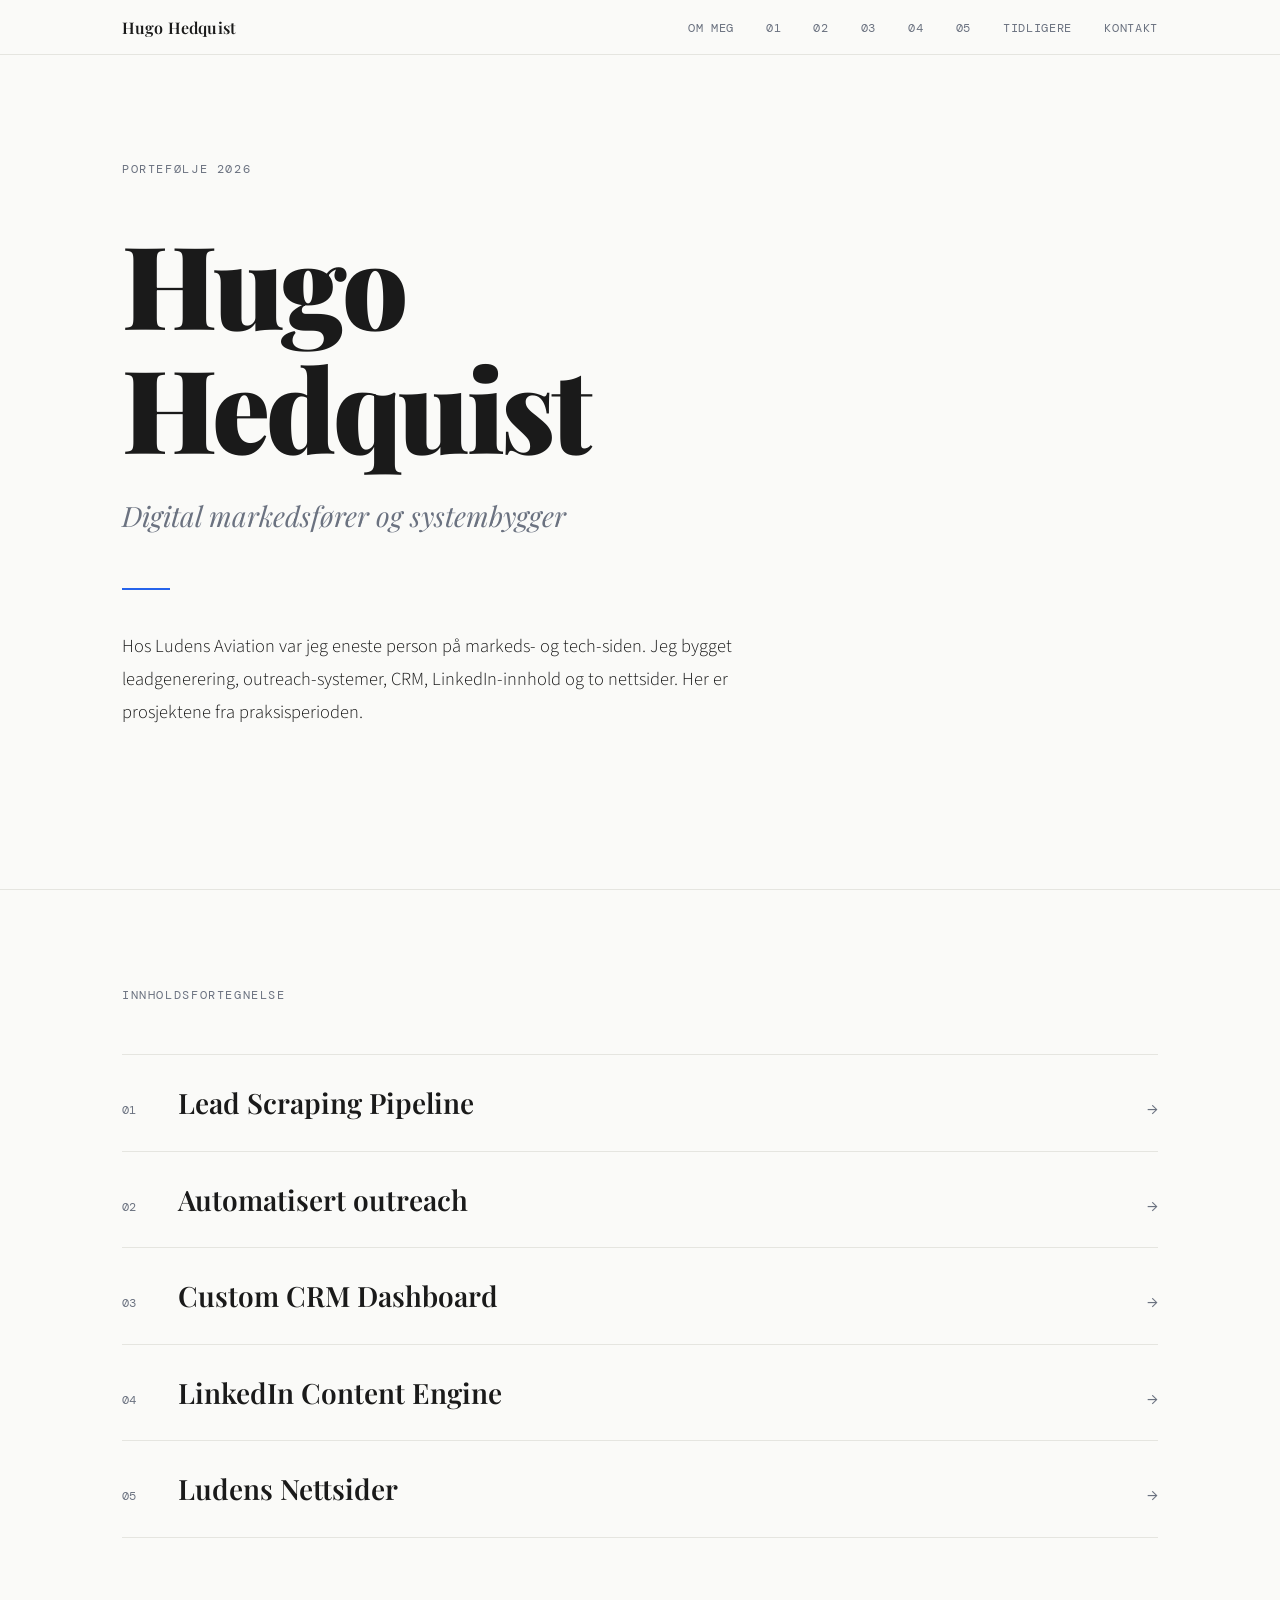
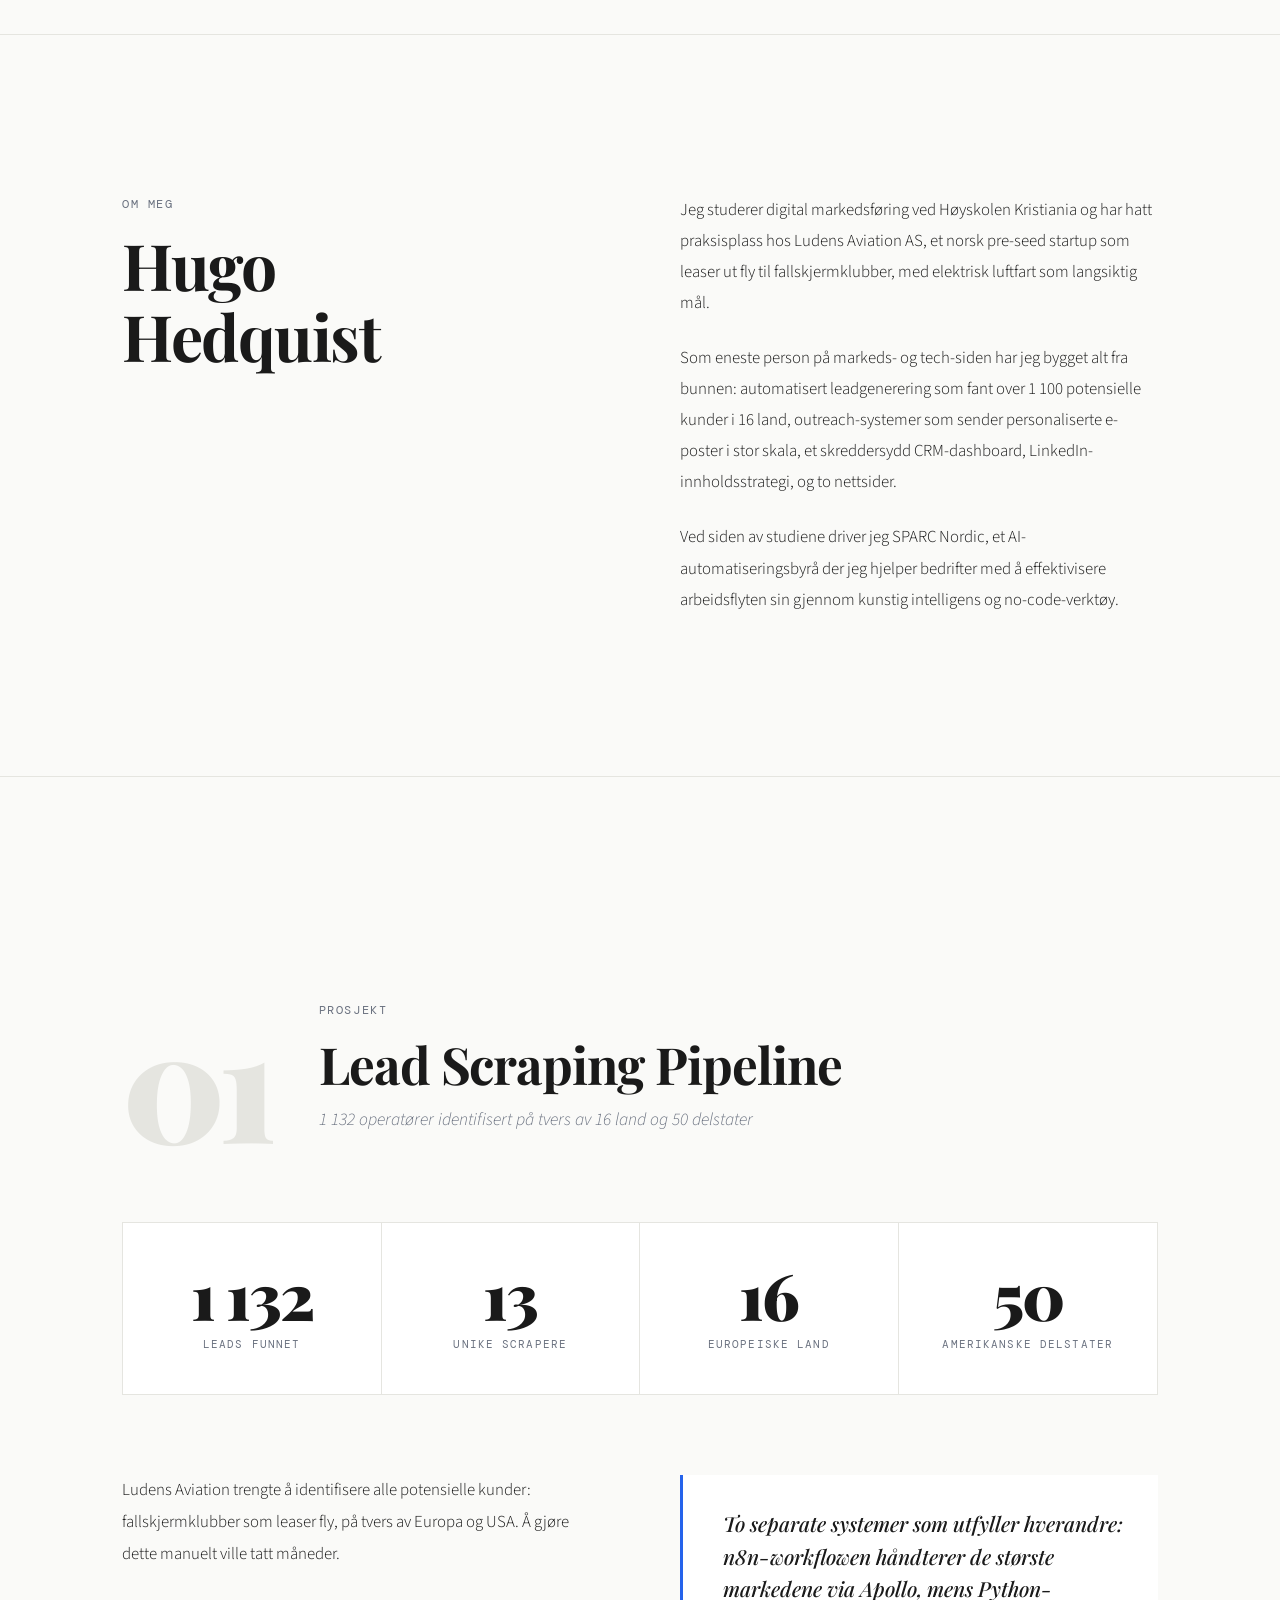
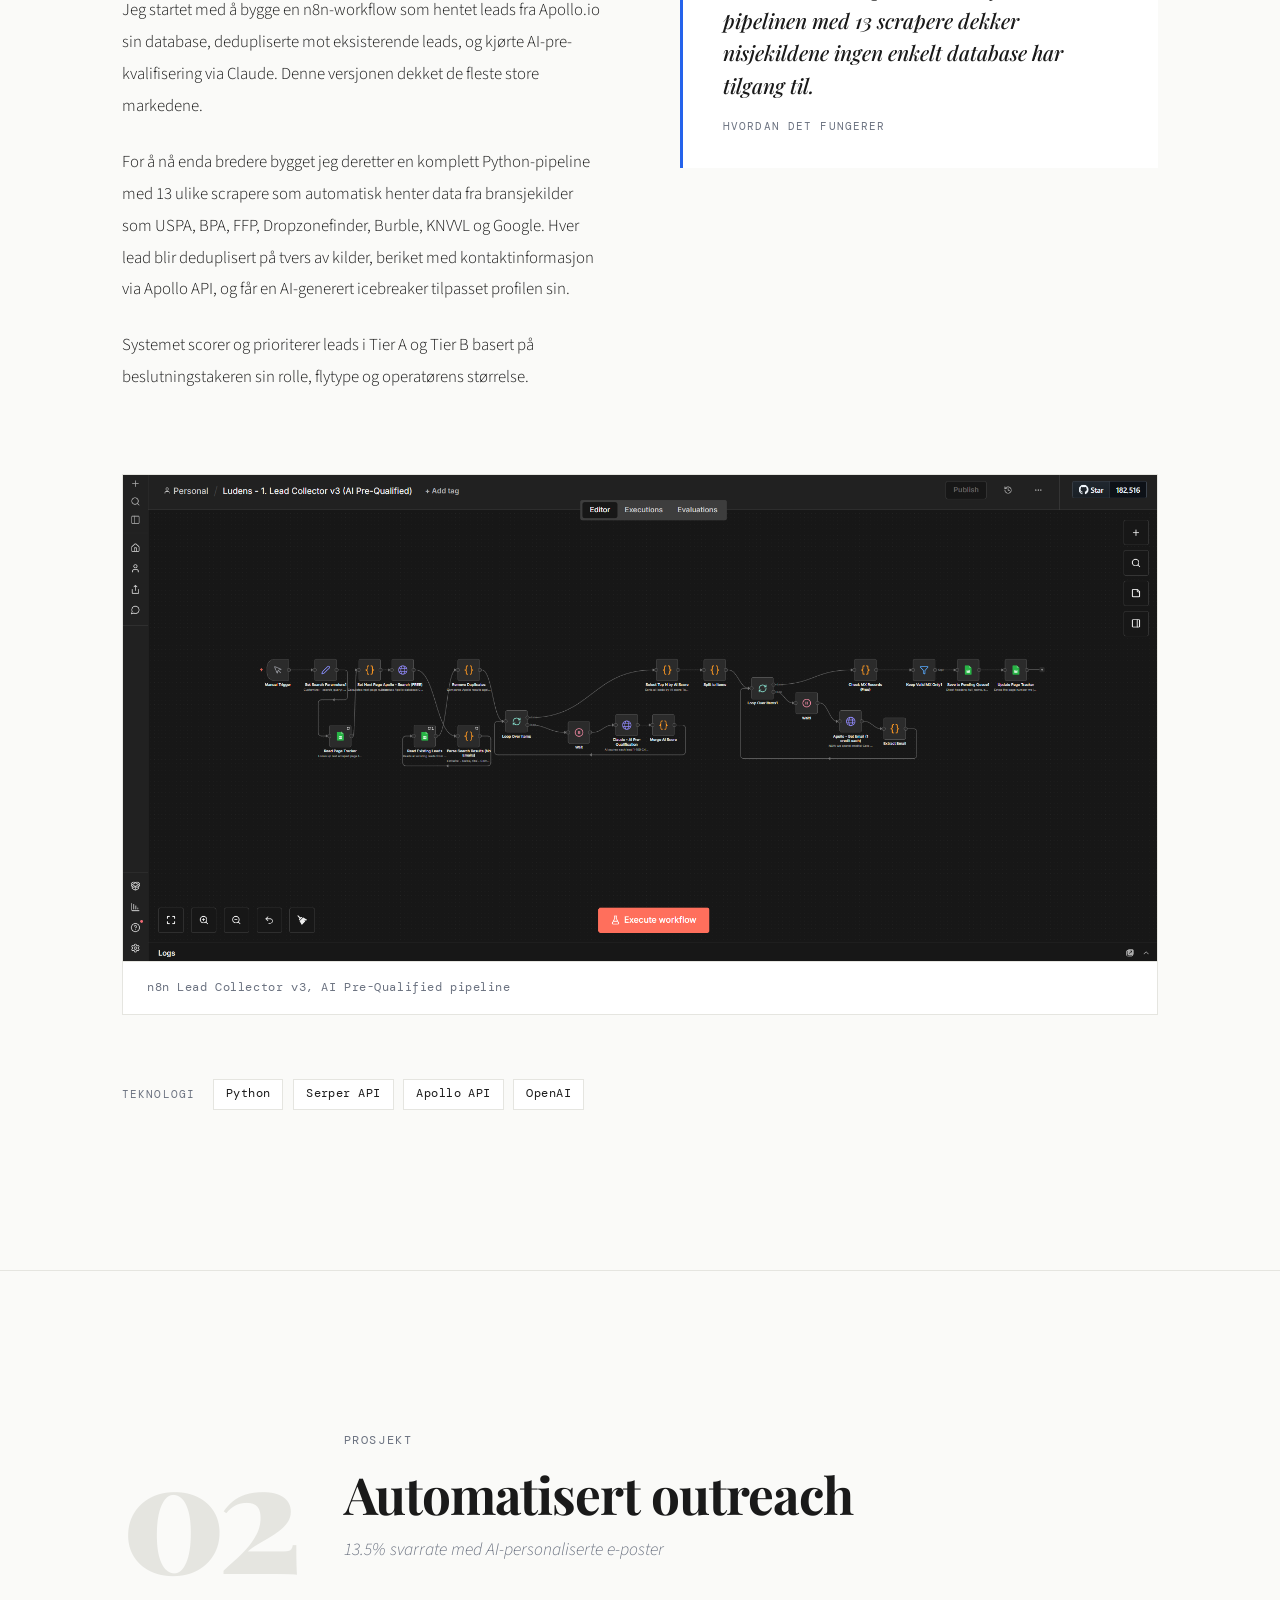
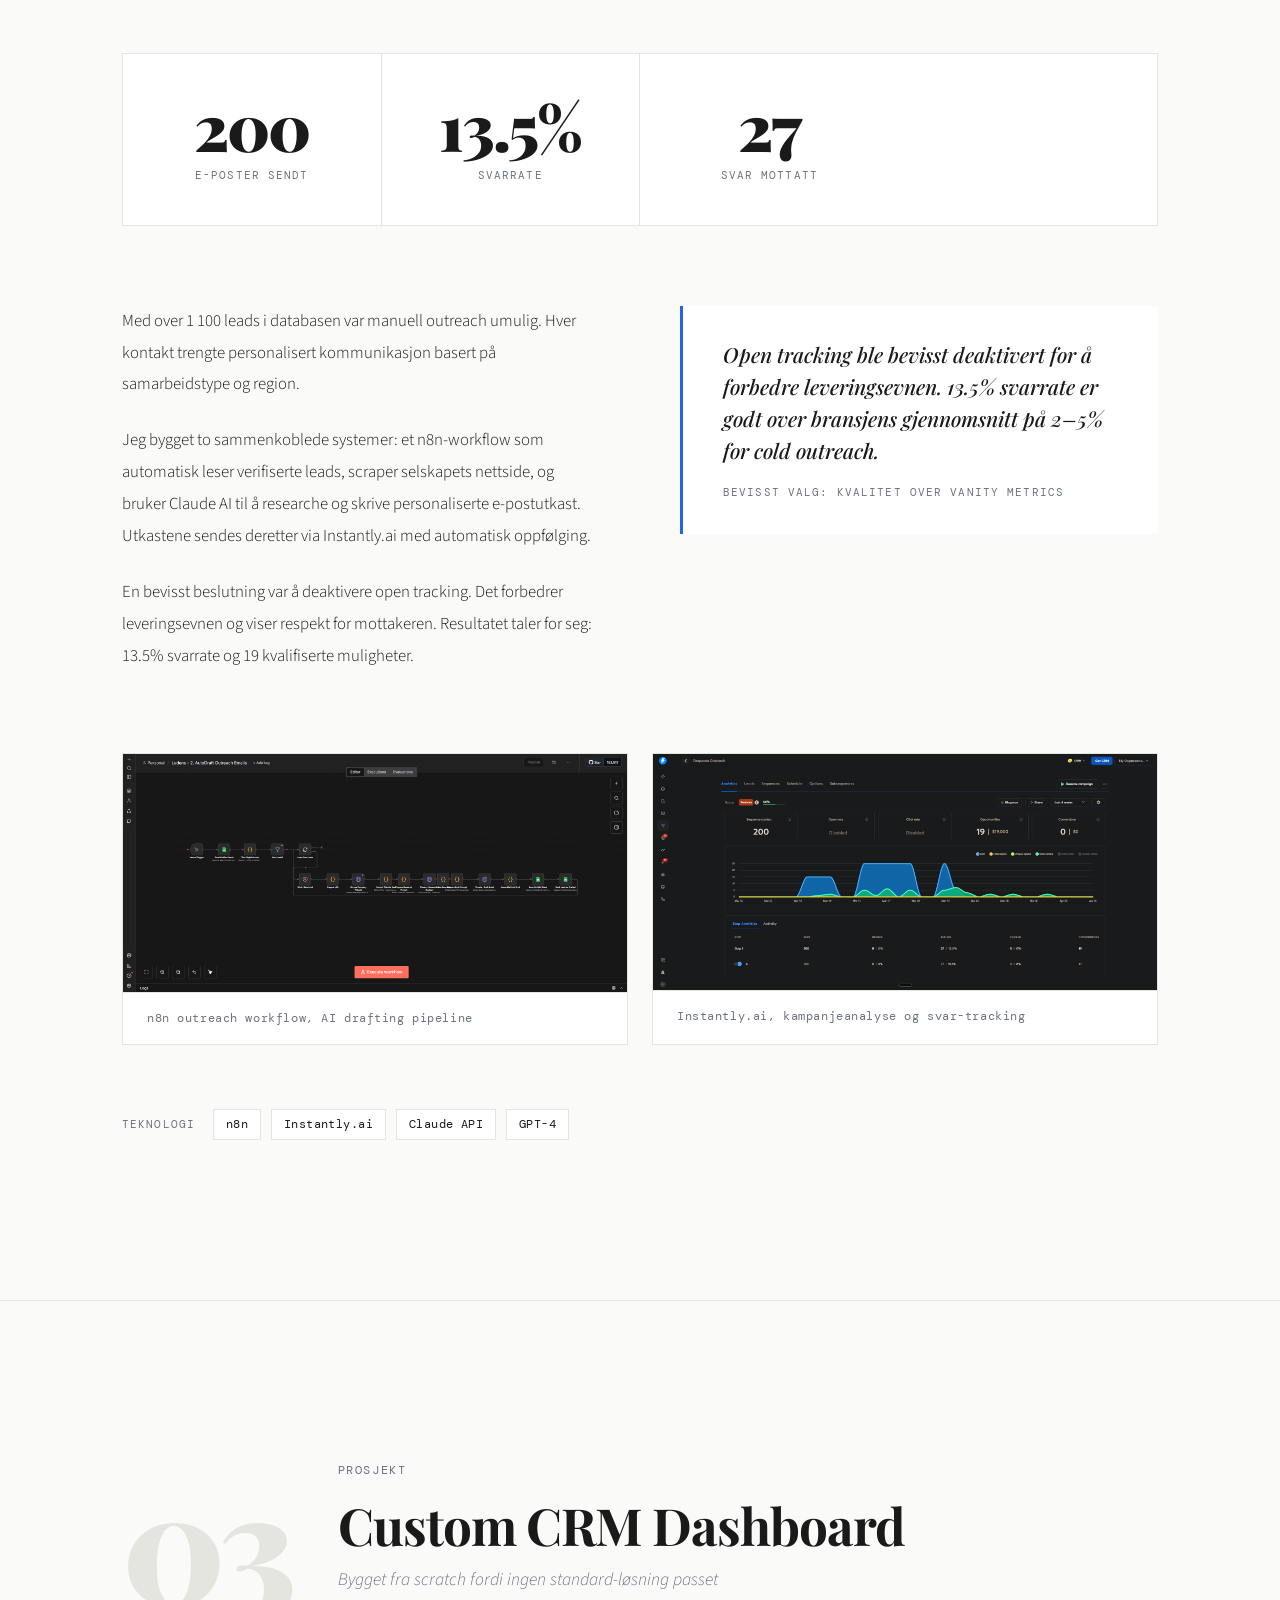
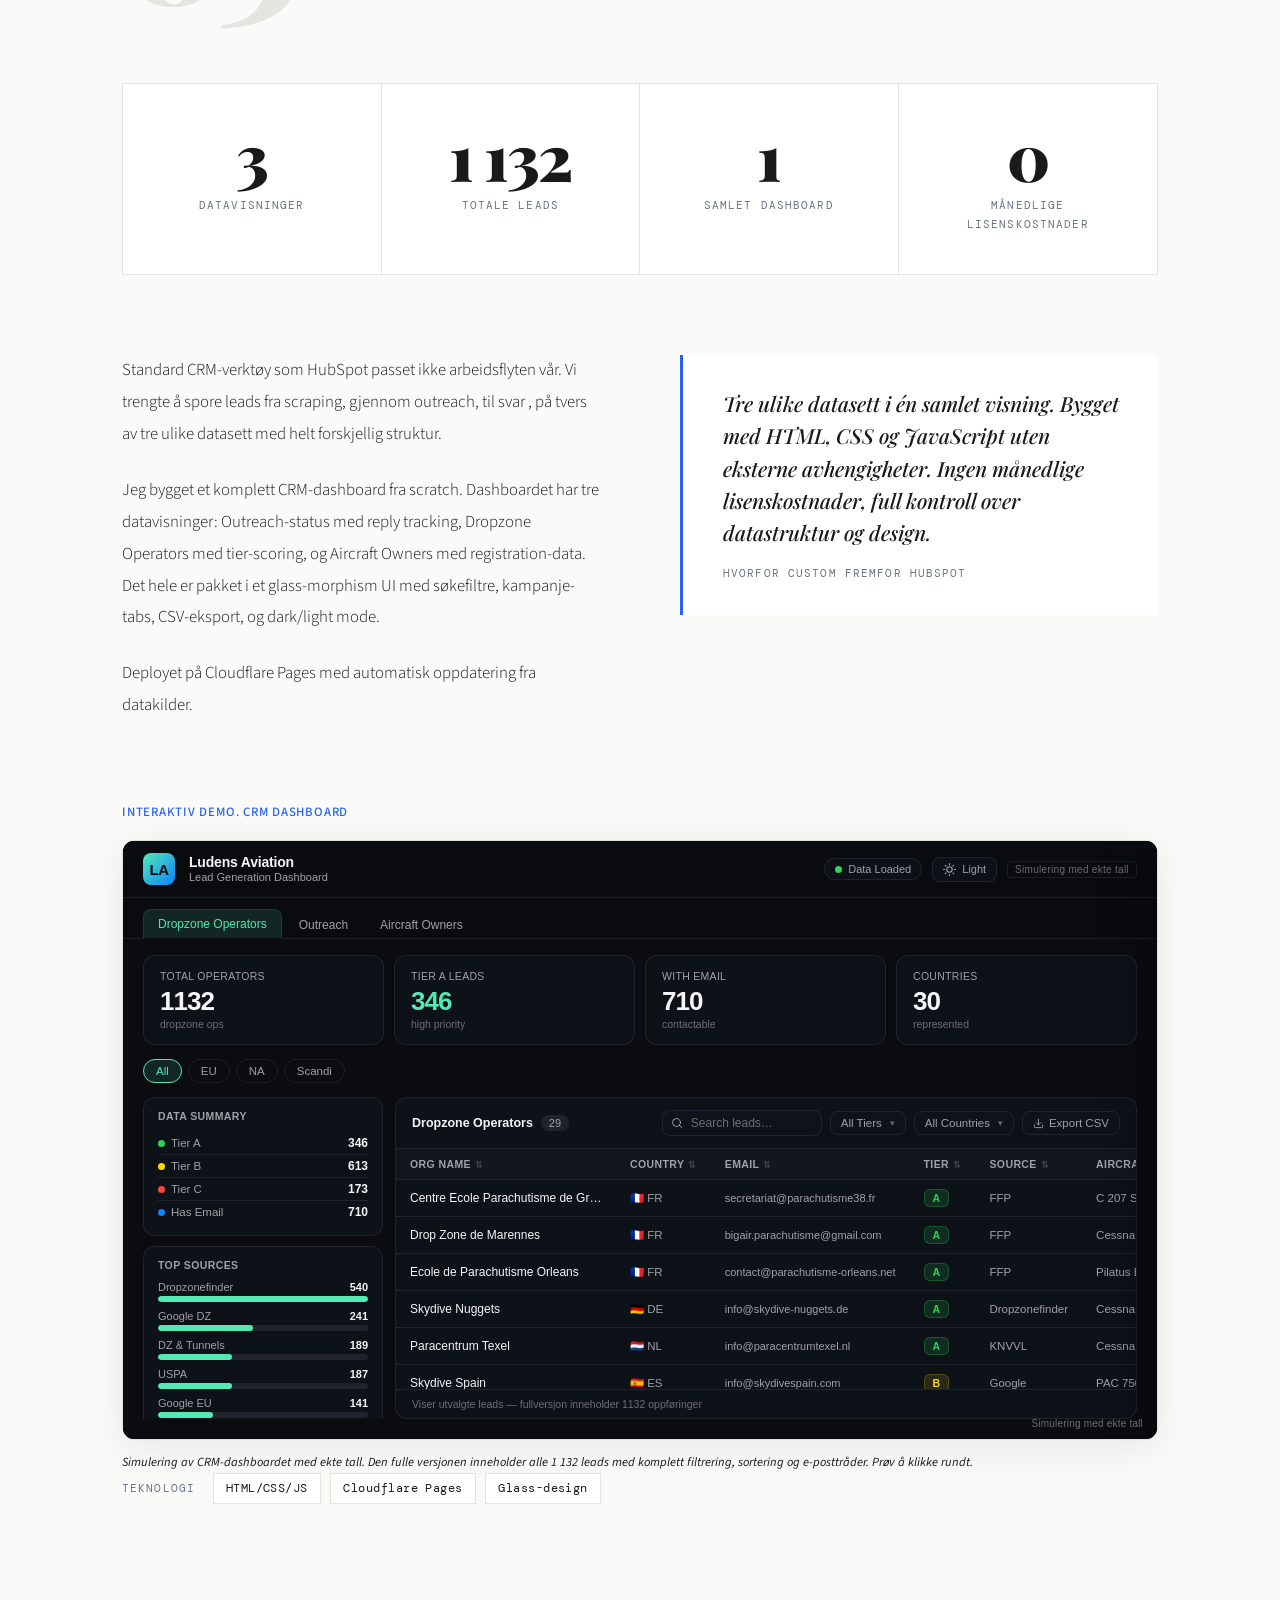
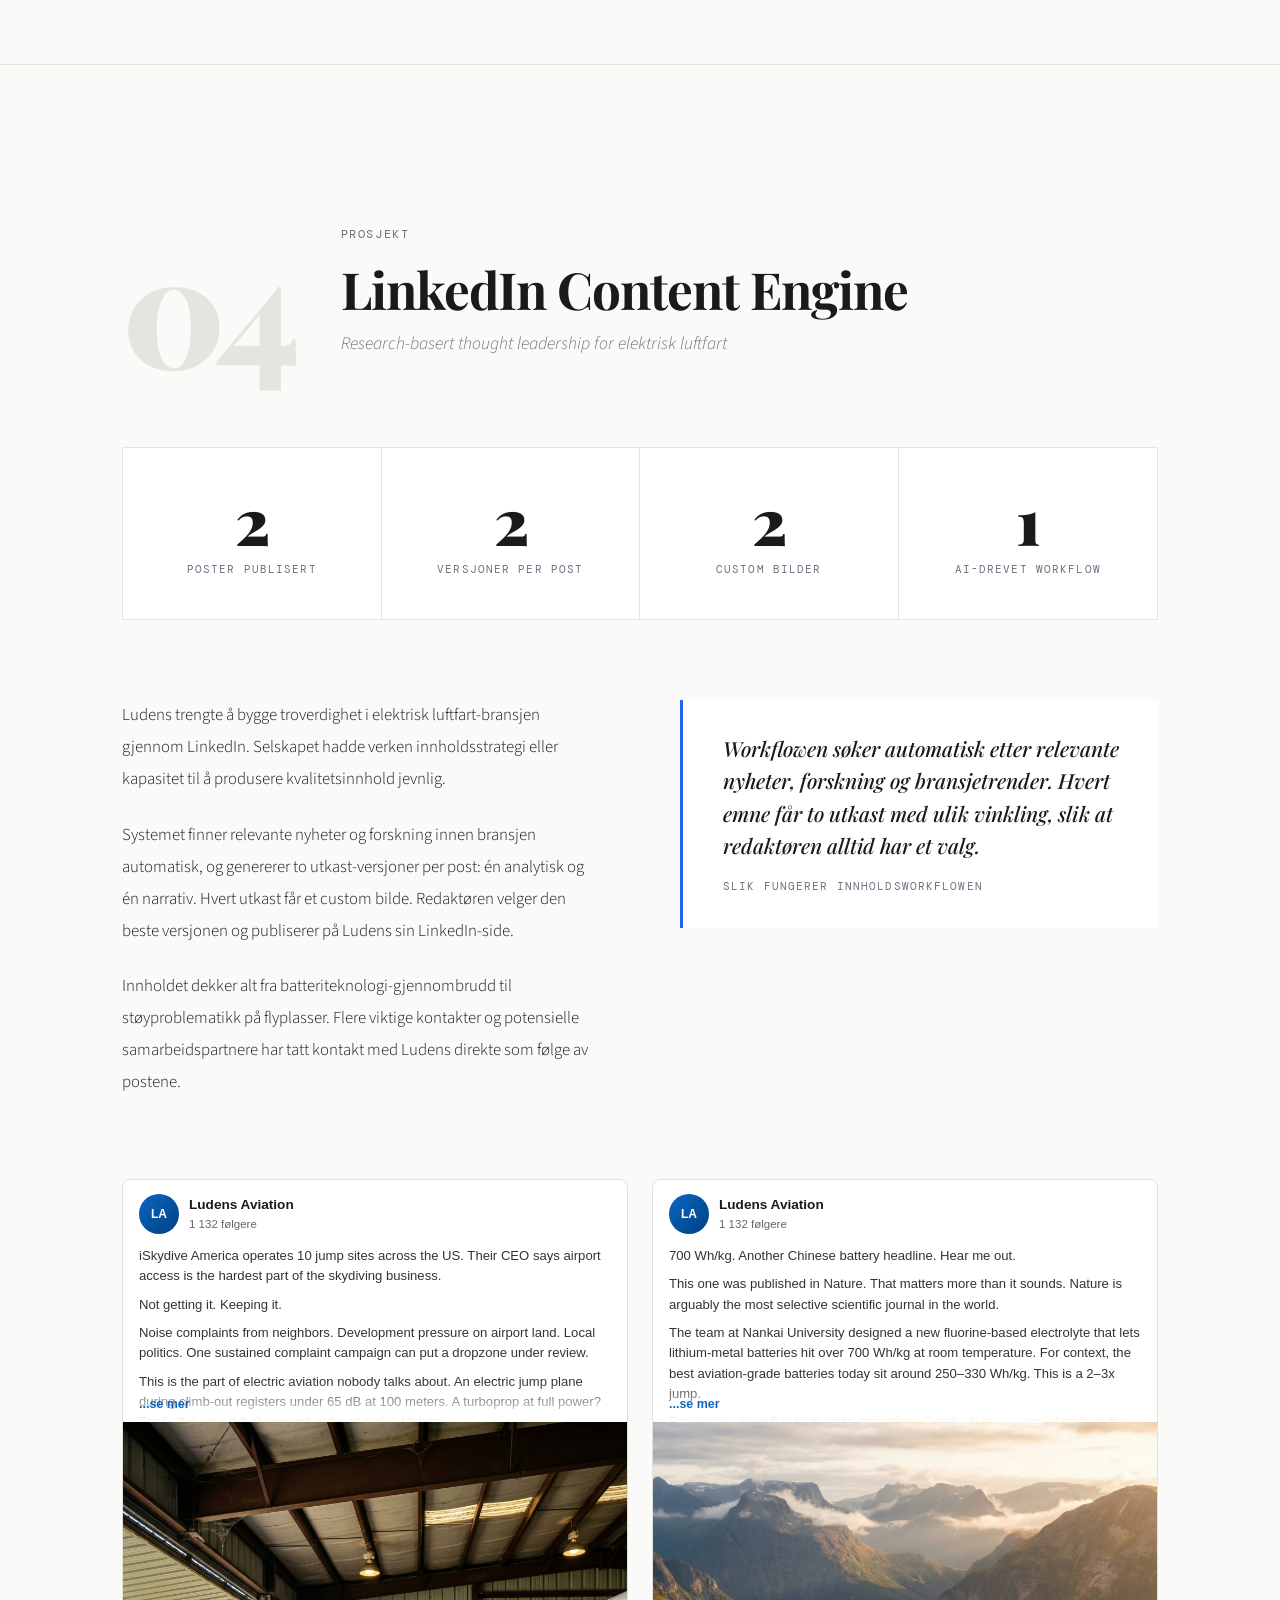
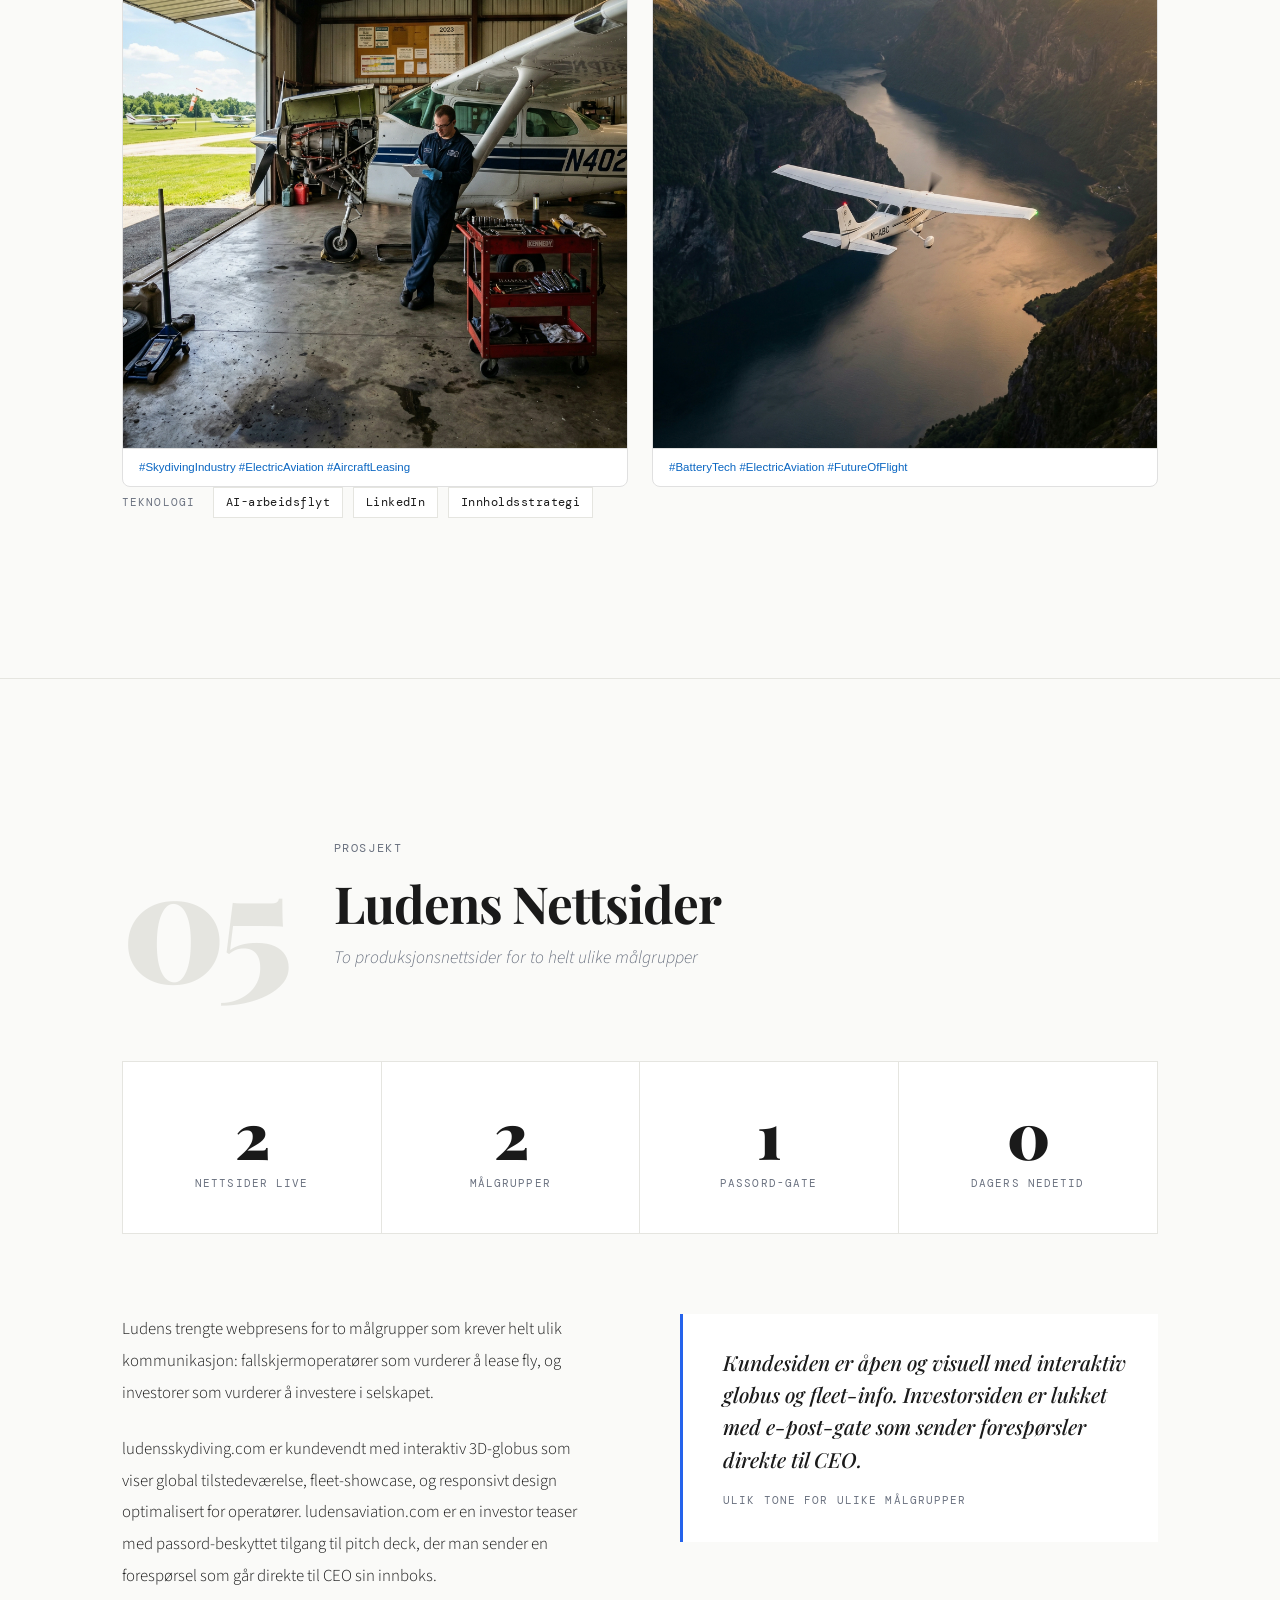
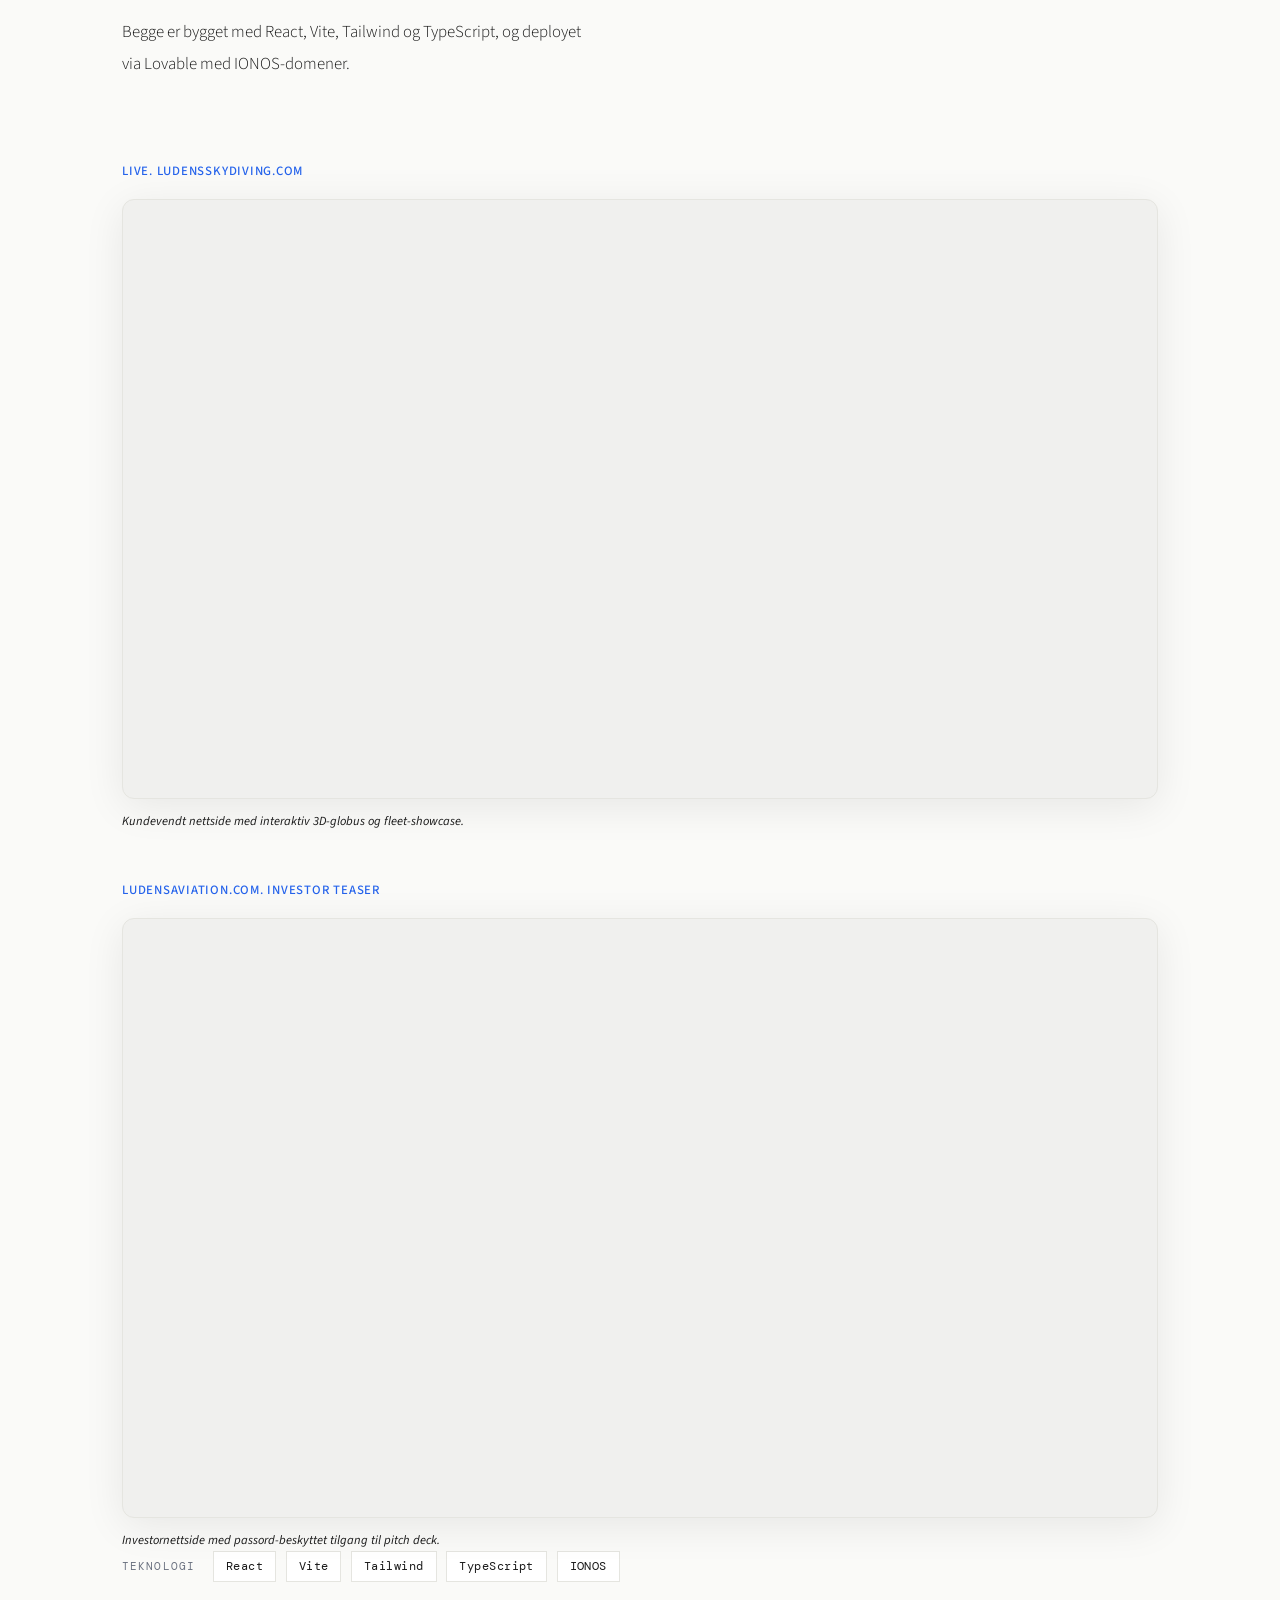
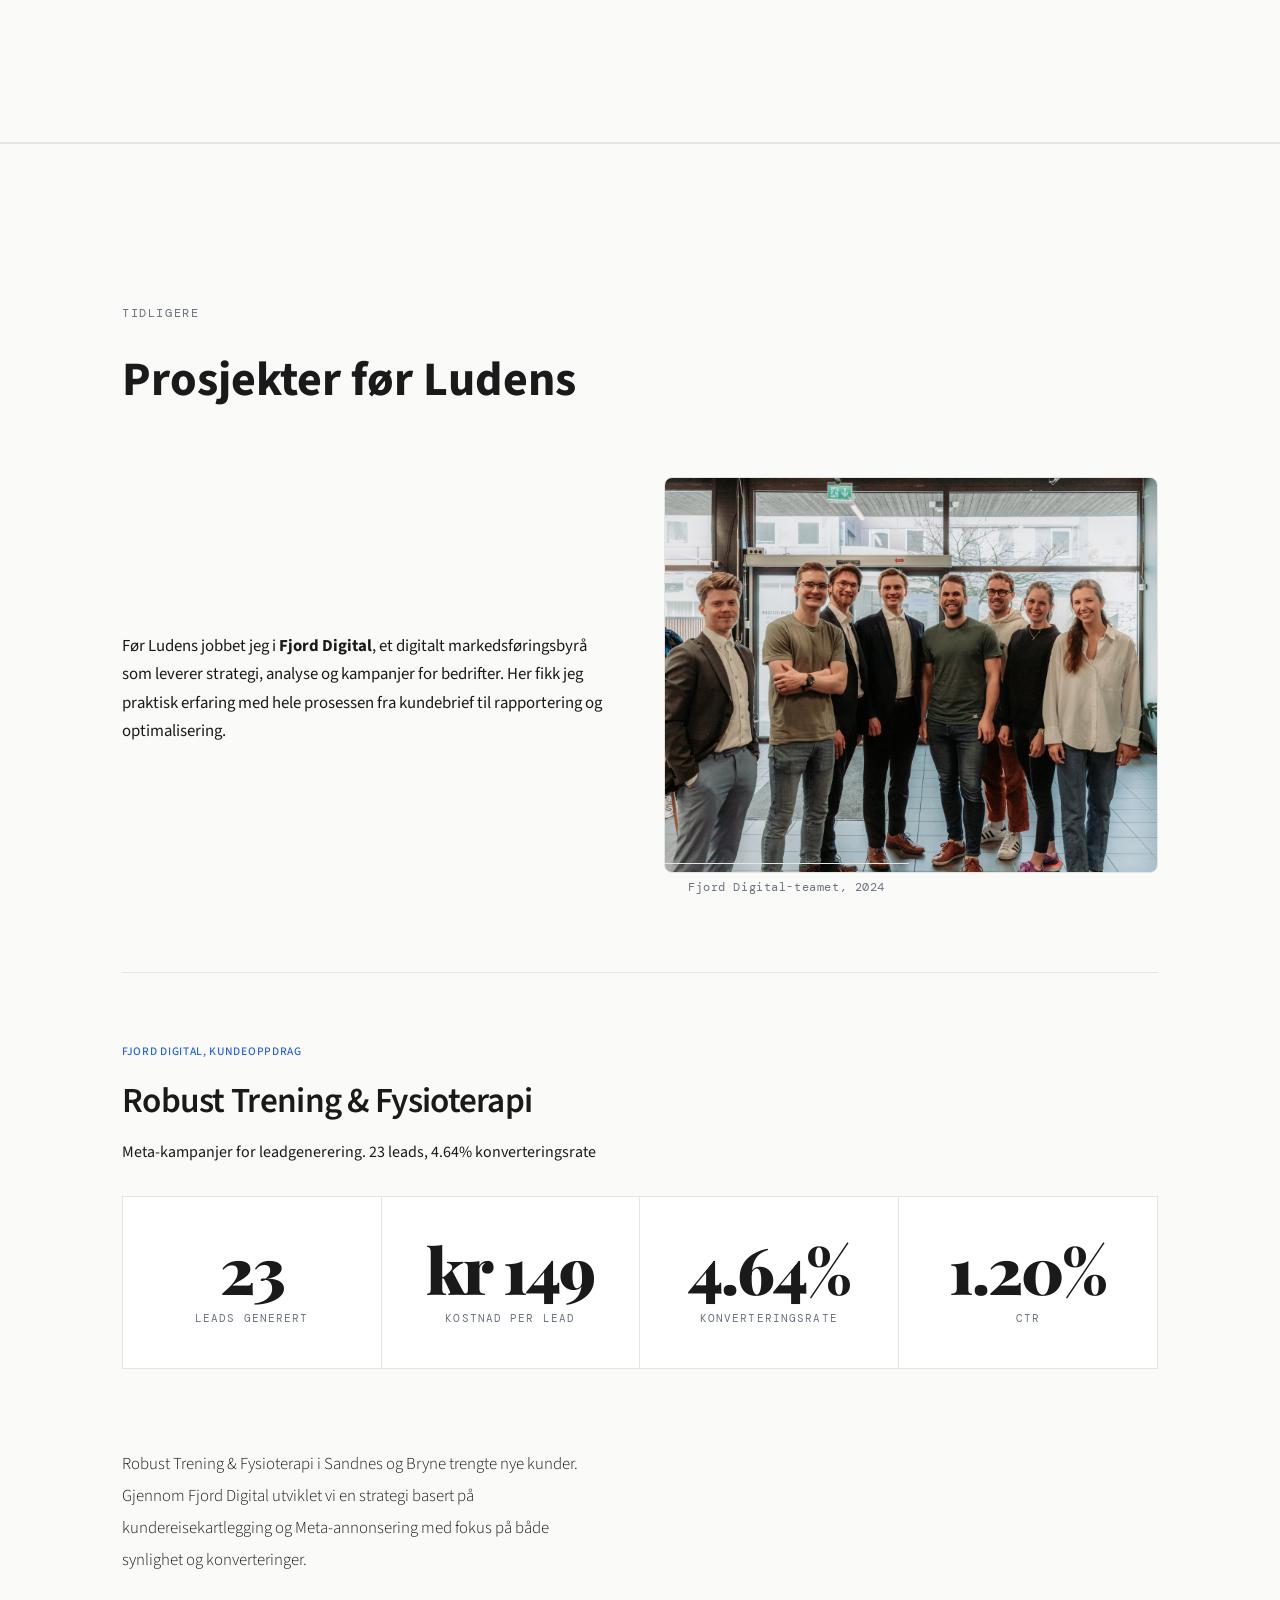
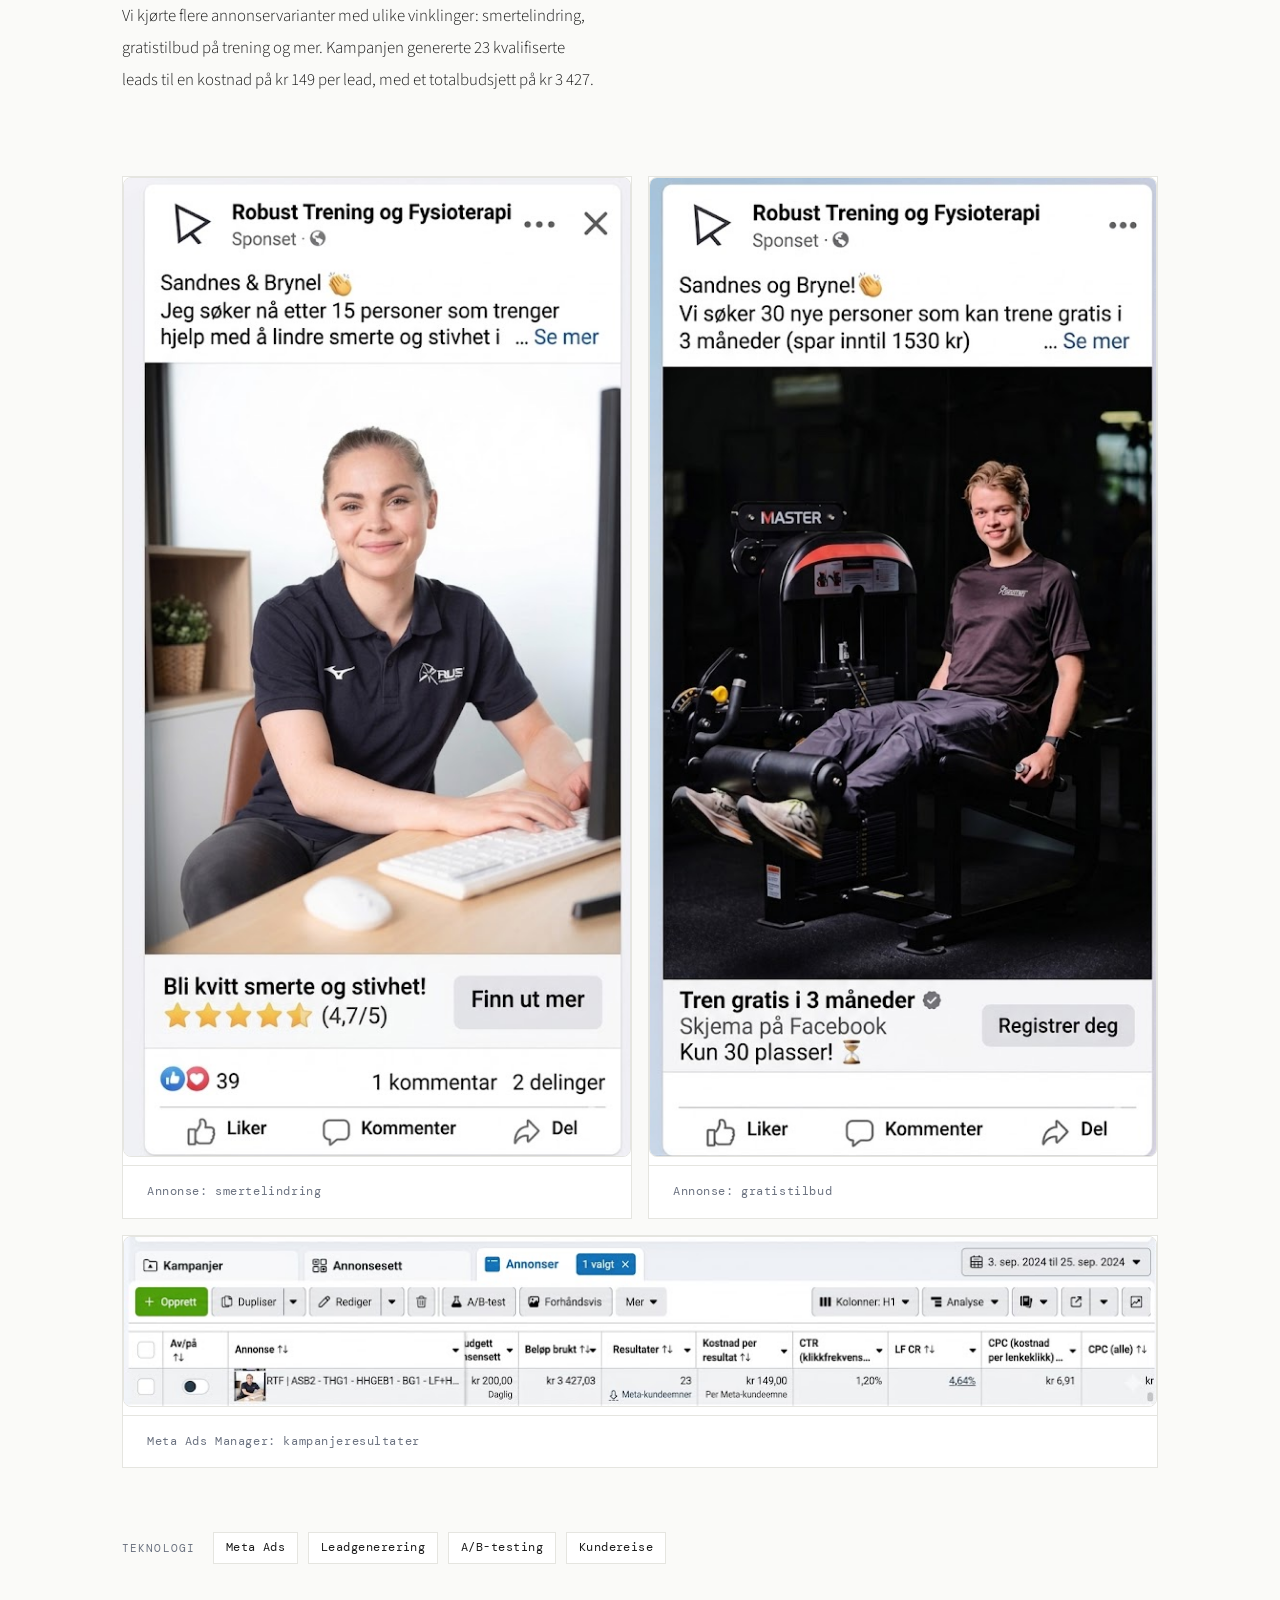
==== commit c63a484b: "Fix portfolio stats: 2 LinkedIn posts, remove pipeline value, align lead count to 1132 Co-Authored-B" ====
--- a/portfolio-v2/index.html
+++ b/portfolio-v2/index.html
@@ -284,10 +284,6 @@
               <div class="cs-stat-number">27</div>
               <div class="cs-stat-label">svar mottatt</div>
             </div>
-            <div class="cs-stat">
-              <div class="cs-stat-number">$19K</div>
-              <div class="cs-stat-label">pipeline-verdi</div>
-            </div>
           </div>
 
           <!-- Body -->
@@ -375,7 +371,7 @@
               <div class="cs-stat-label">datavisninger</div>
             </div>
             <div class="cs-stat">
-              <div class="cs-stat-number">1 742</div>
+              <div class="cs-stat-number">1 132</div>
               <div class="cs-stat-label">totale leads</div>
             </div>
             <div class="cs-stat">
@@ -429,7 +425,7 @@
                 loading="lazy"
               ></iframe>
             </div>
-            <p class="cs-iframe-caption">Simulering av CRM-dashboardet med ekte tall. Den fulle versjonen inneholder alle 1 742 leads med komplett filtrering, sortering og e-posttråder. Prøv å klikke rundt.</p>
+            <p class="cs-iframe-caption">Simulering av CRM-dashboardet med ekte tall. Den fulle versjonen inneholder alle 1 132 leads med komplett filtrering, sortering og e-posttråder. Prøv å klikke rundt.</p>
           </div>
 
           <!-- Tech Tags -->
@@ -459,7 +455,7 @@
           <!-- Stats -->
           <div class="cs-stats reveal reveal-delay-1">
             <div class="cs-stat">
-              <div class="cs-stat-number">9</div>
+              <div class="cs-stat-number">2</div>
               <div class="cs-stat-label">poster publisert</div>
             </div>
             <div class="cs-stat">
@@ -467,7 +463,7 @@
               <div class="cs-stat-label">versjoner per post</div>
             </div>
             <div class="cs-stat">
-              <div class="cs-stat-number">9</div>
+              <div class="cs-stat-number">2</div>
               <div class="cs-stat-label">custom bilder</div>
             </div>
             <div class="cs-stat">
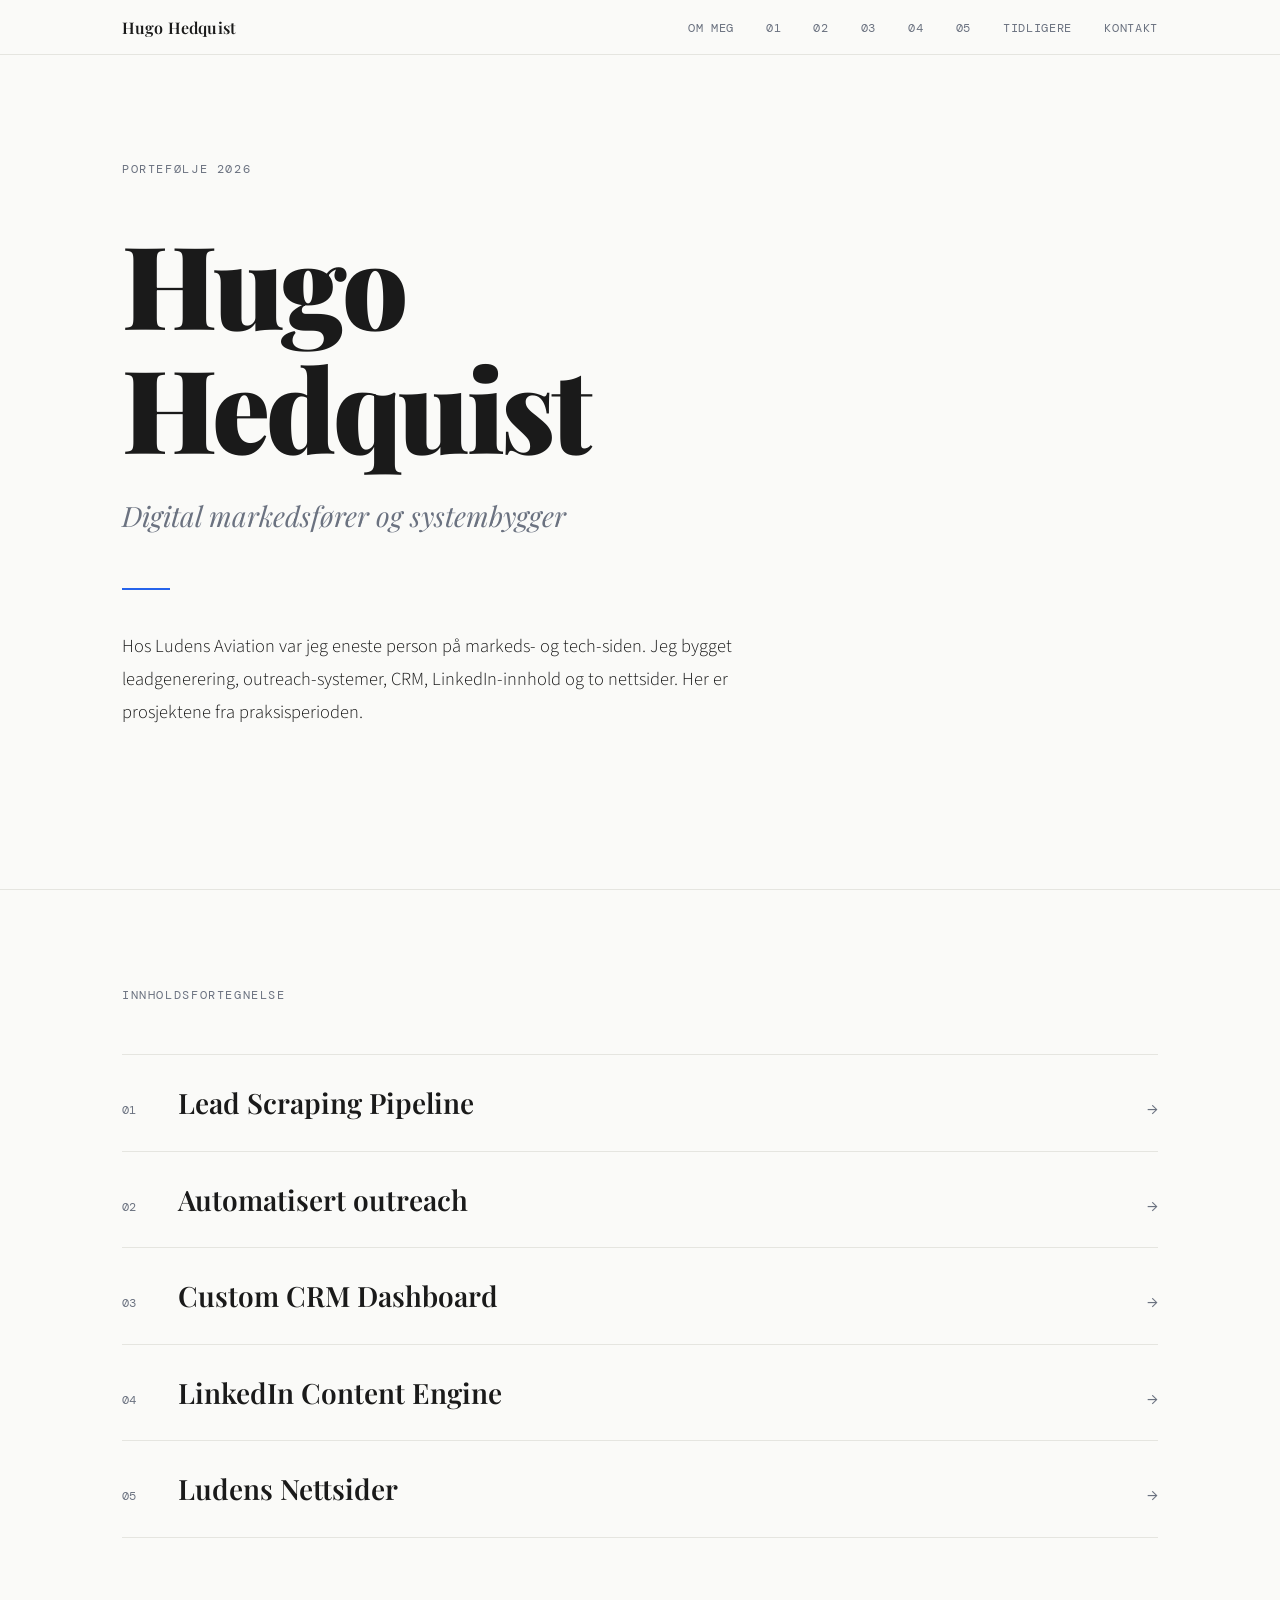
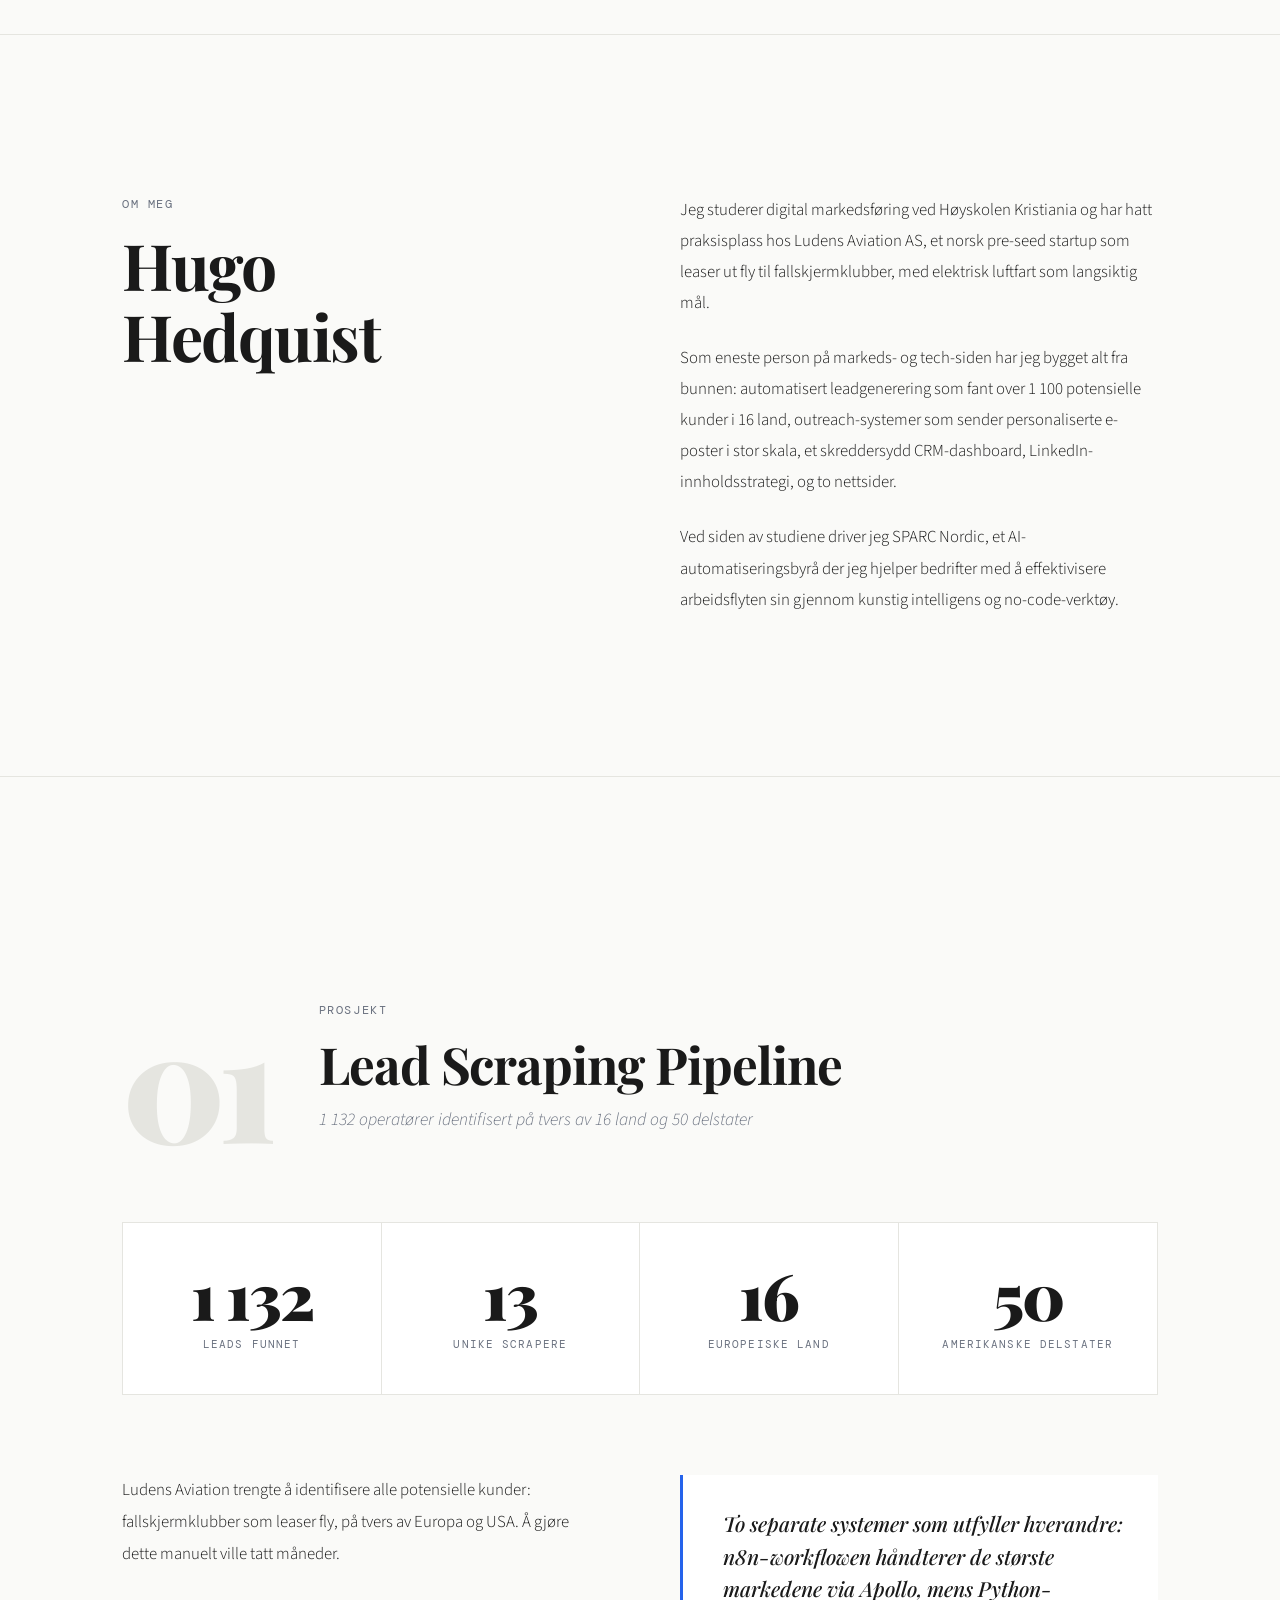
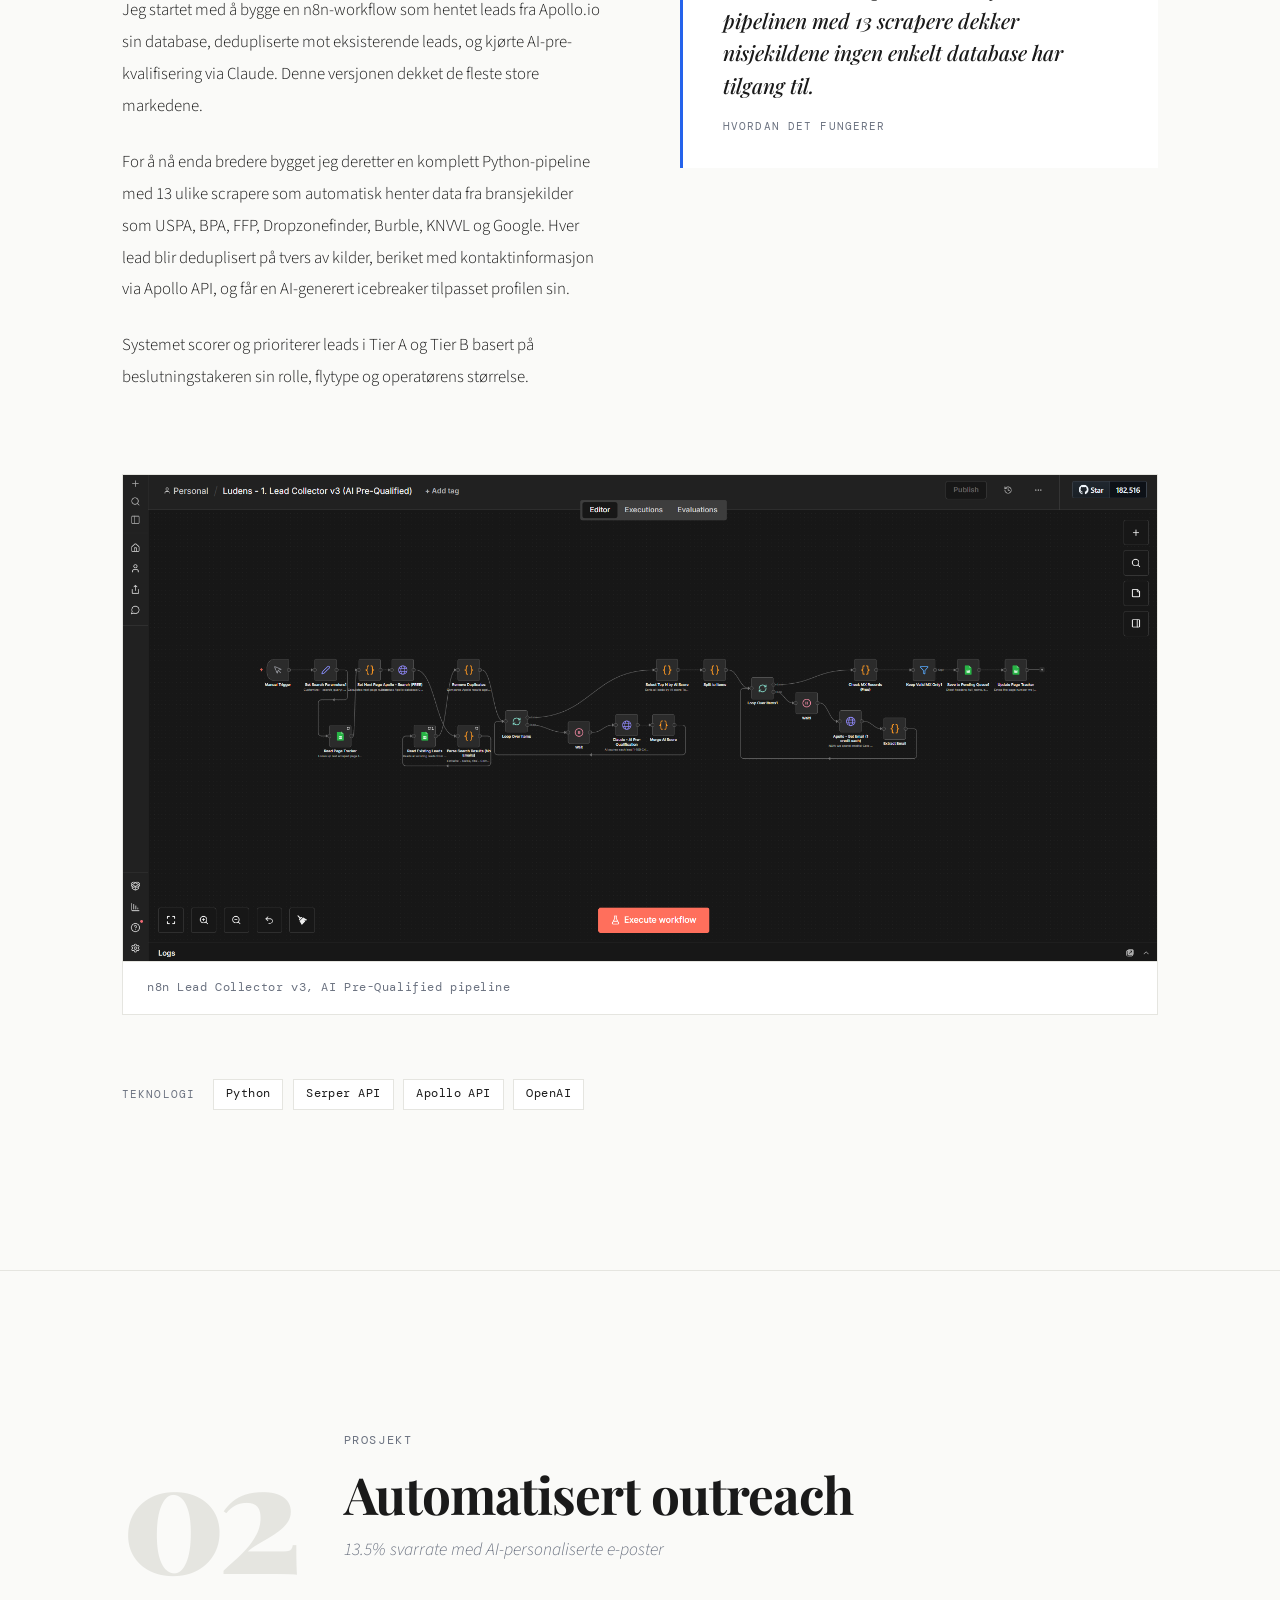
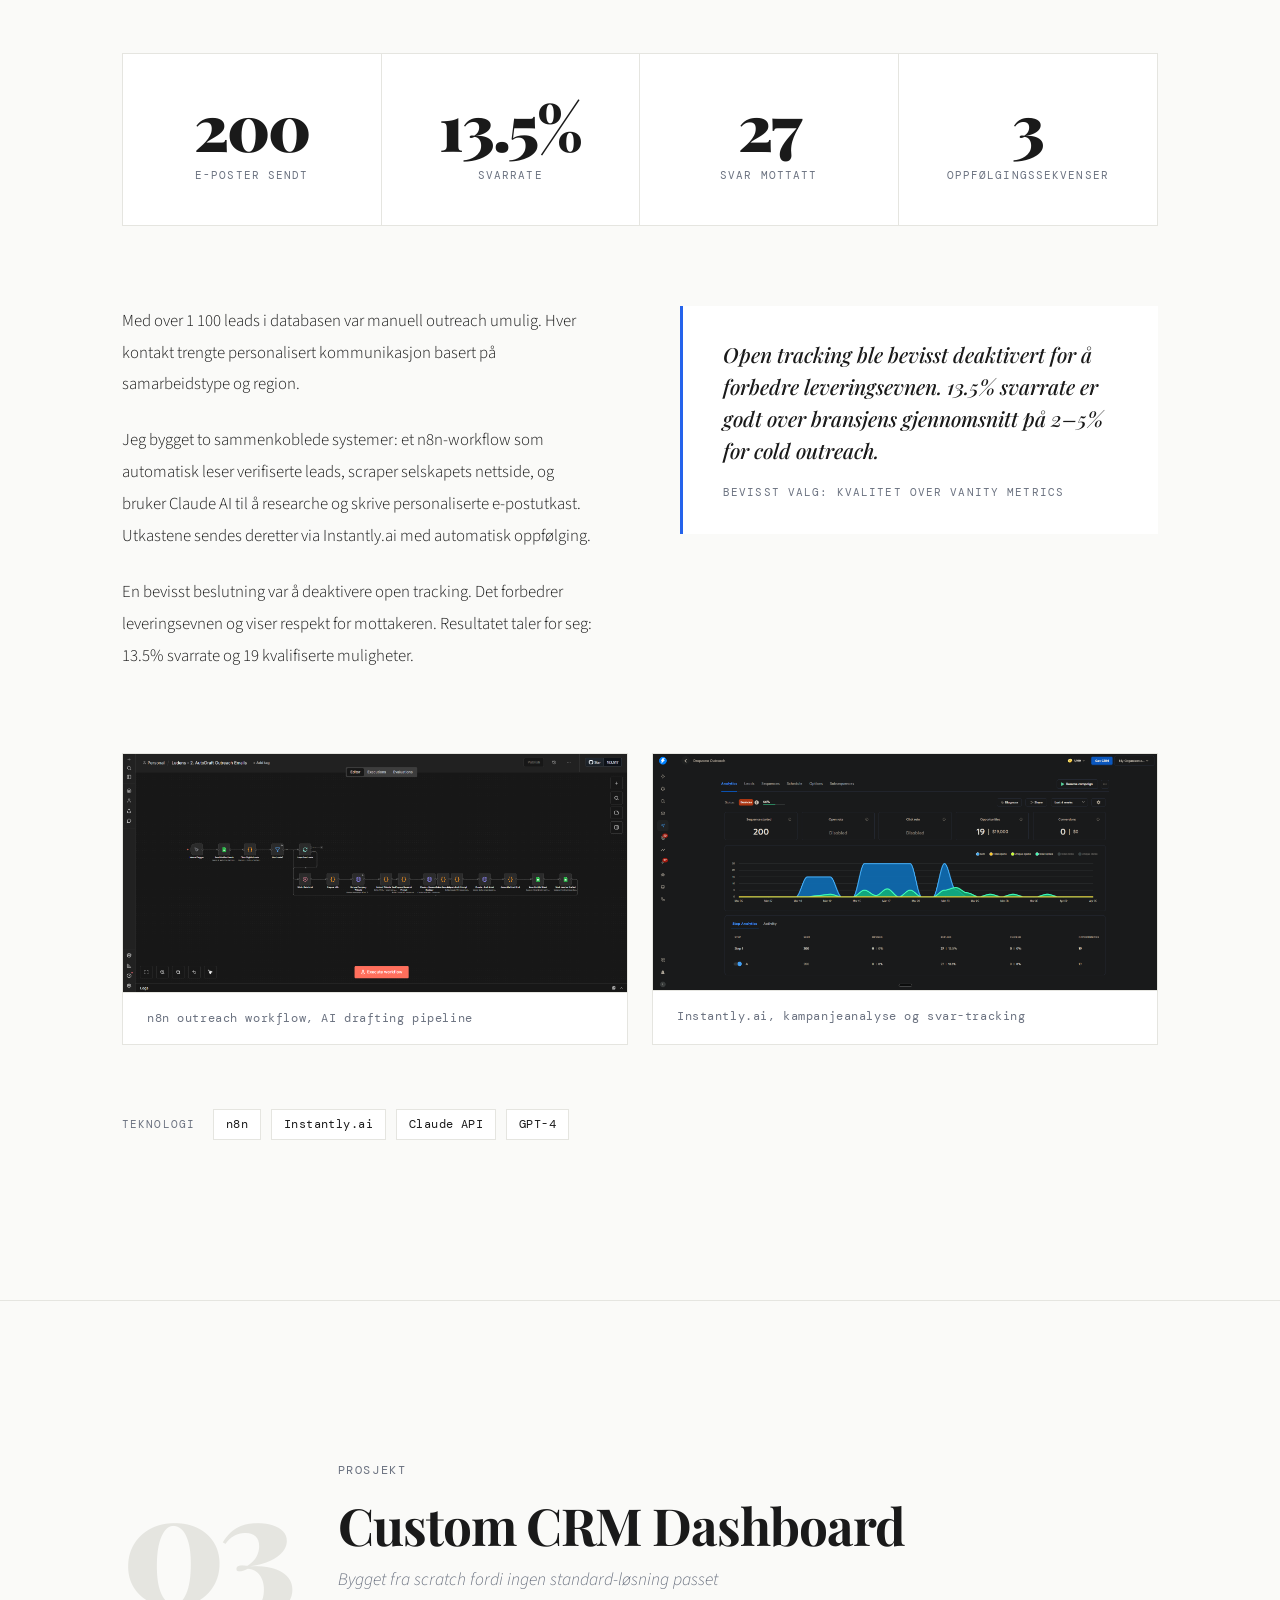
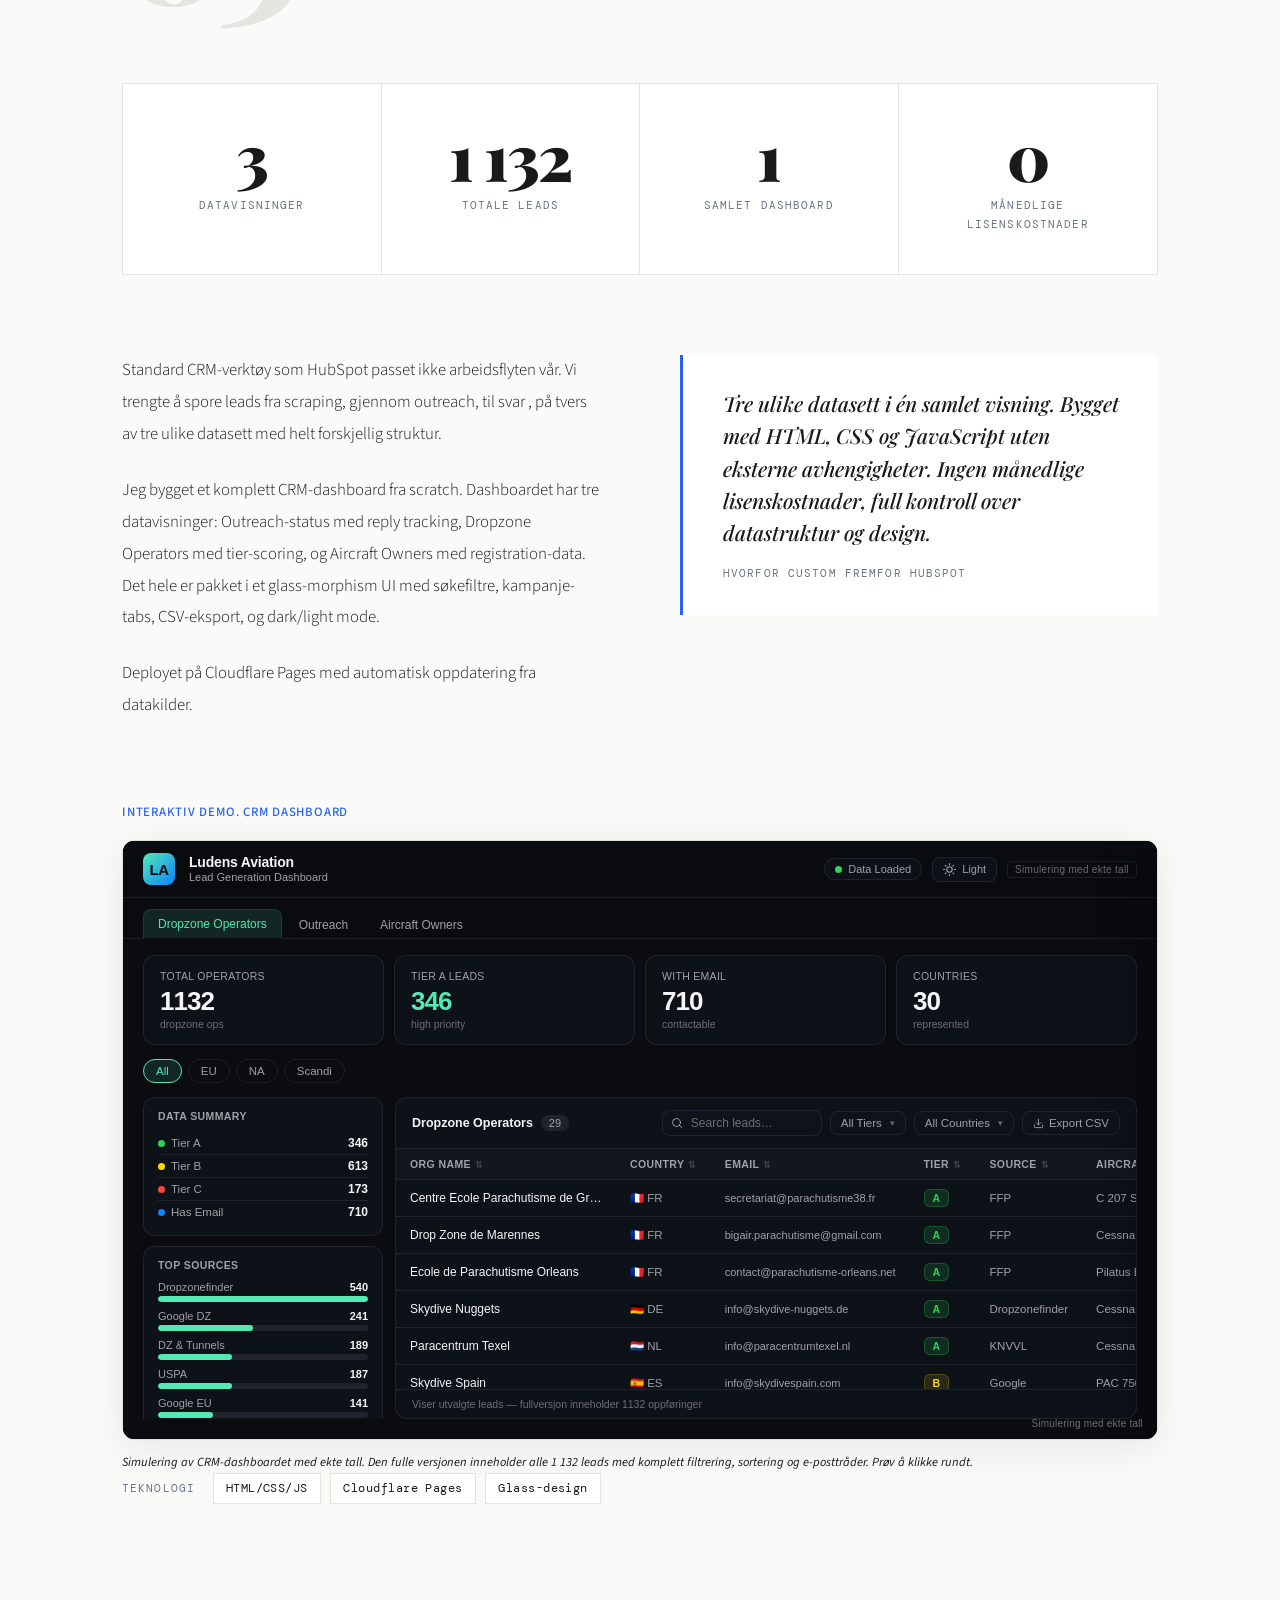
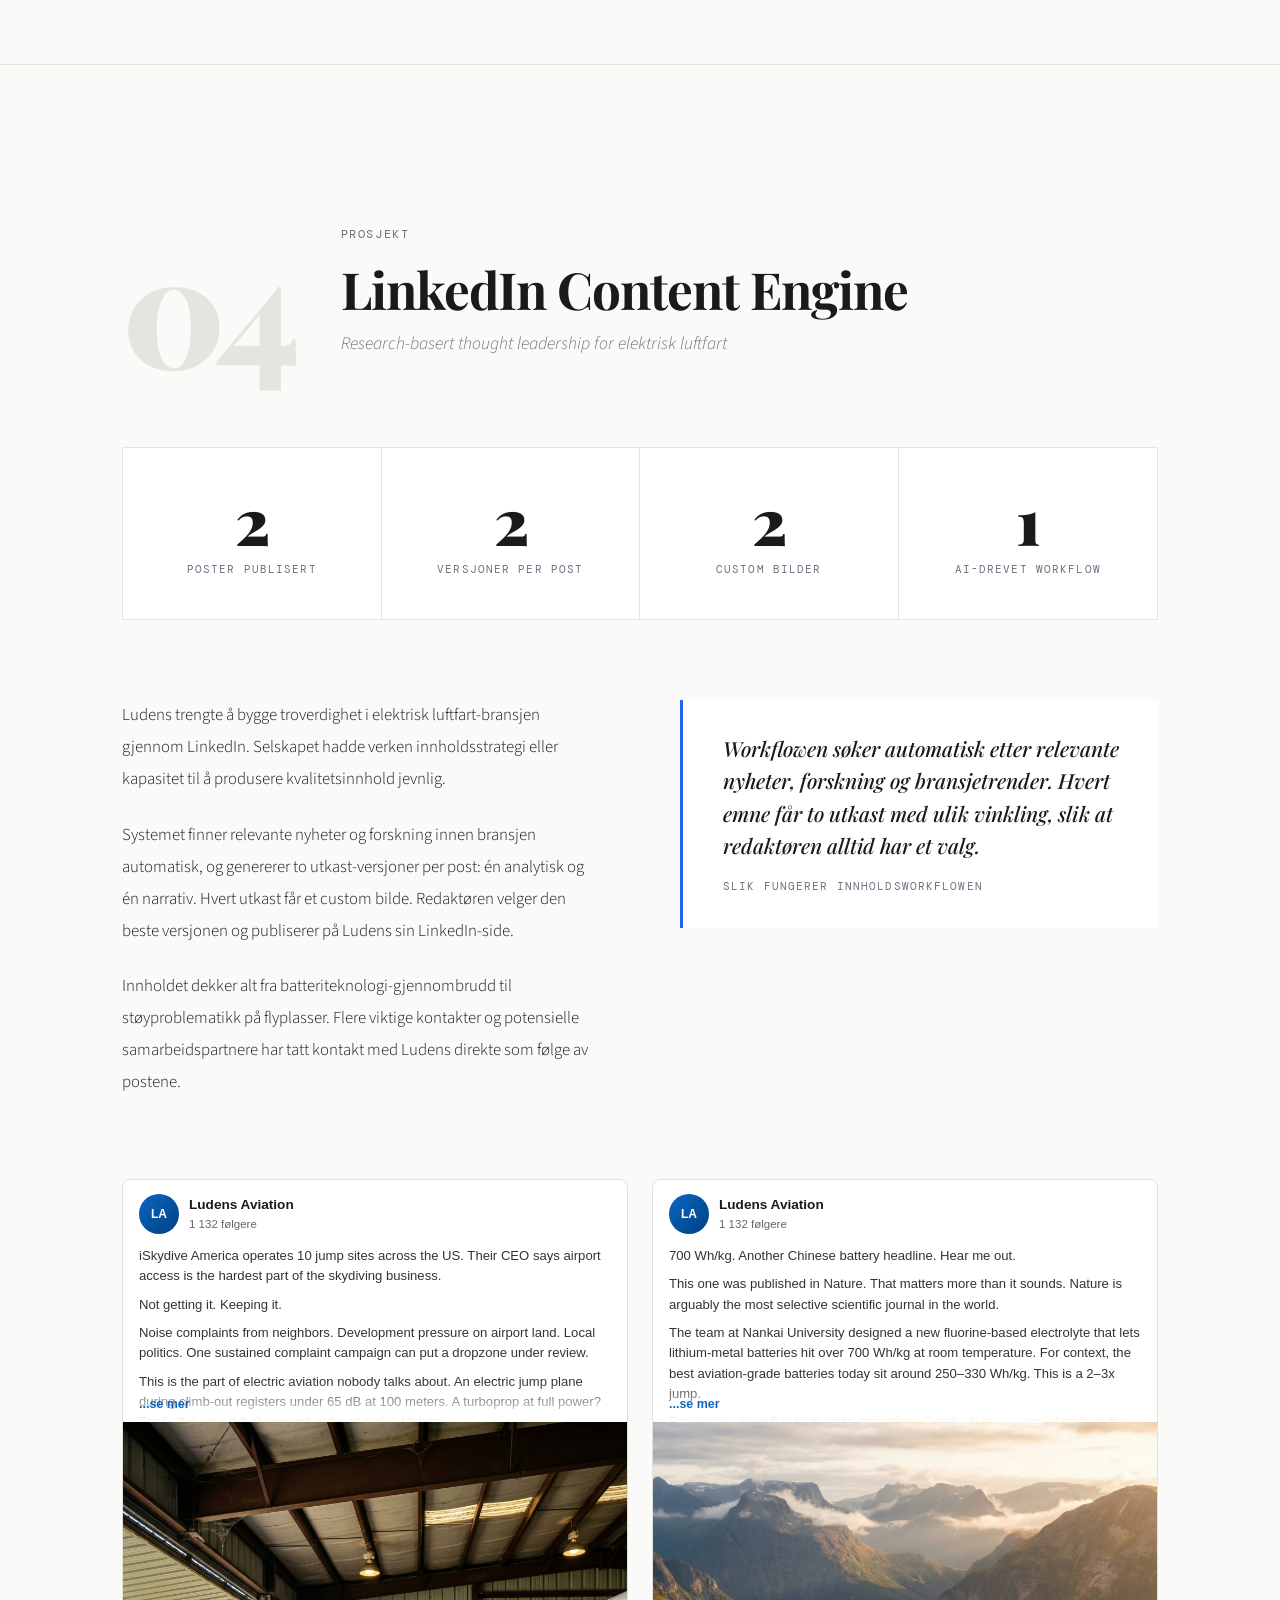
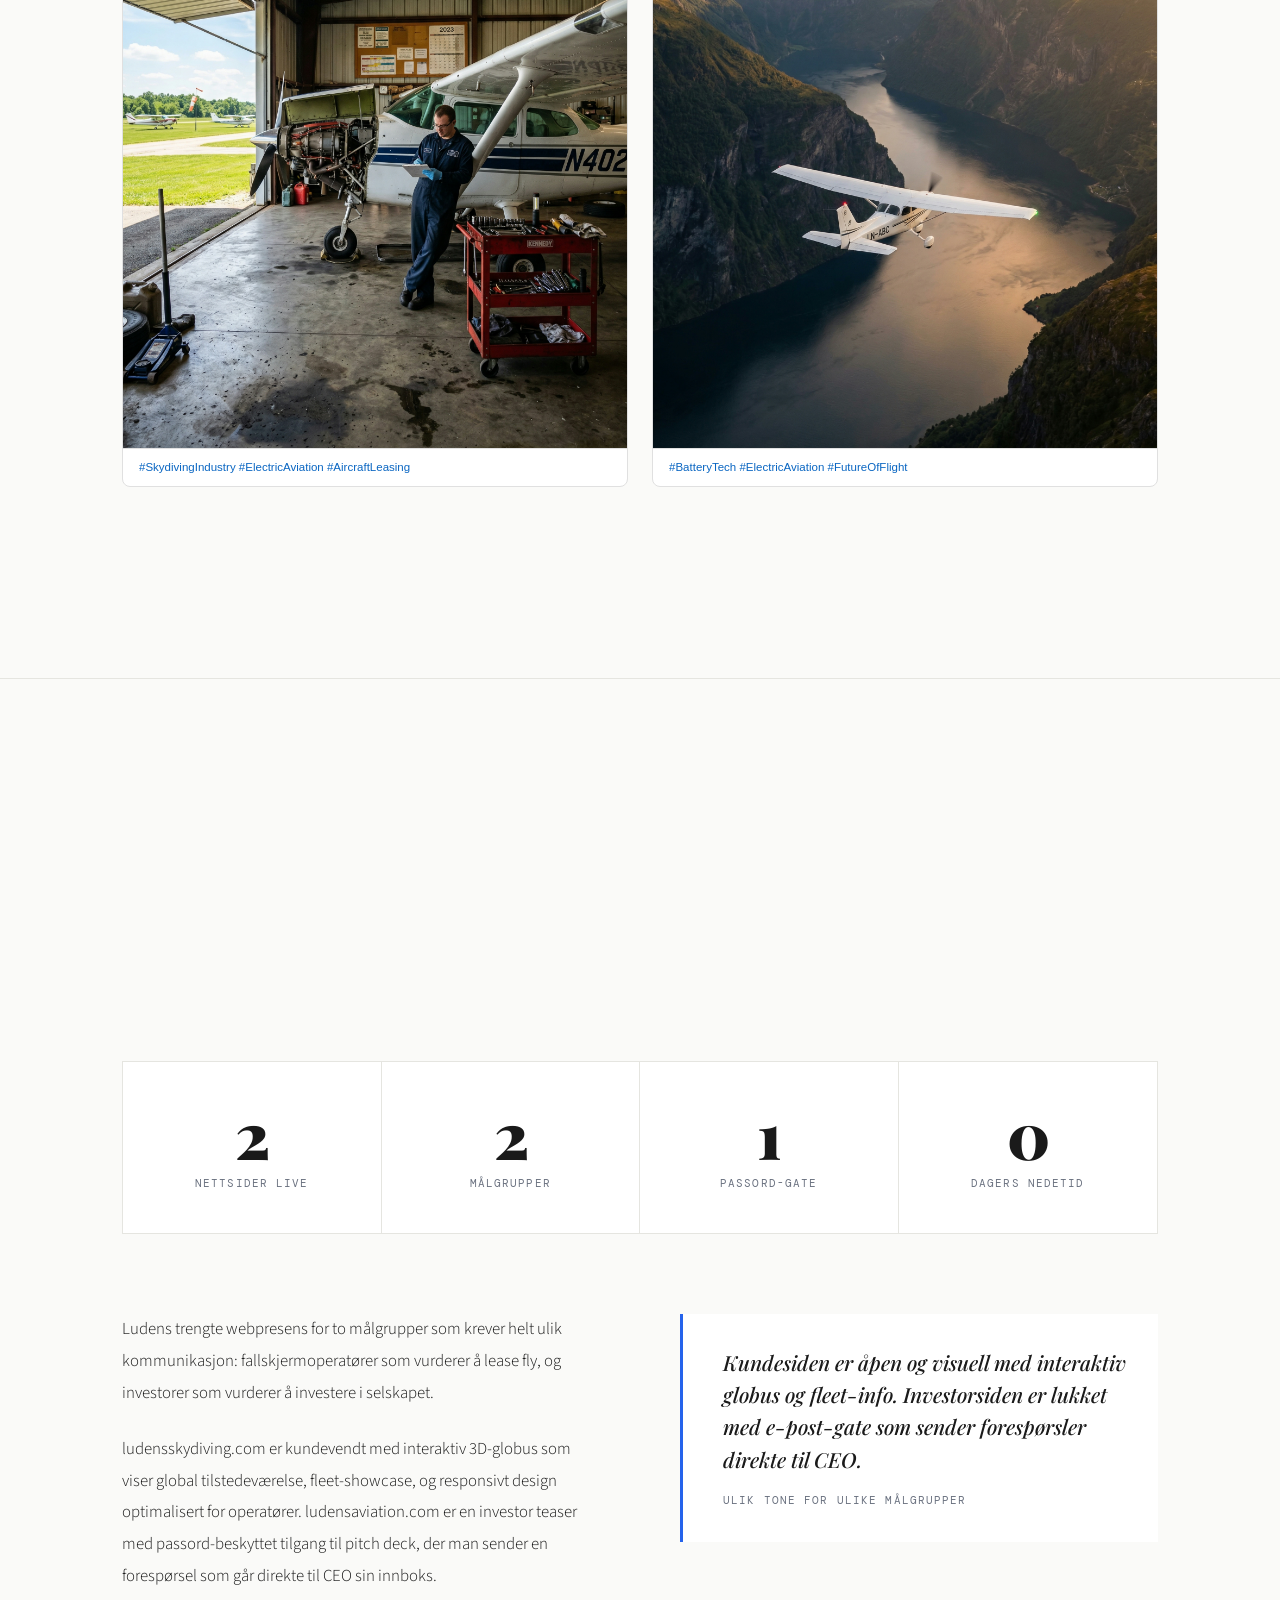
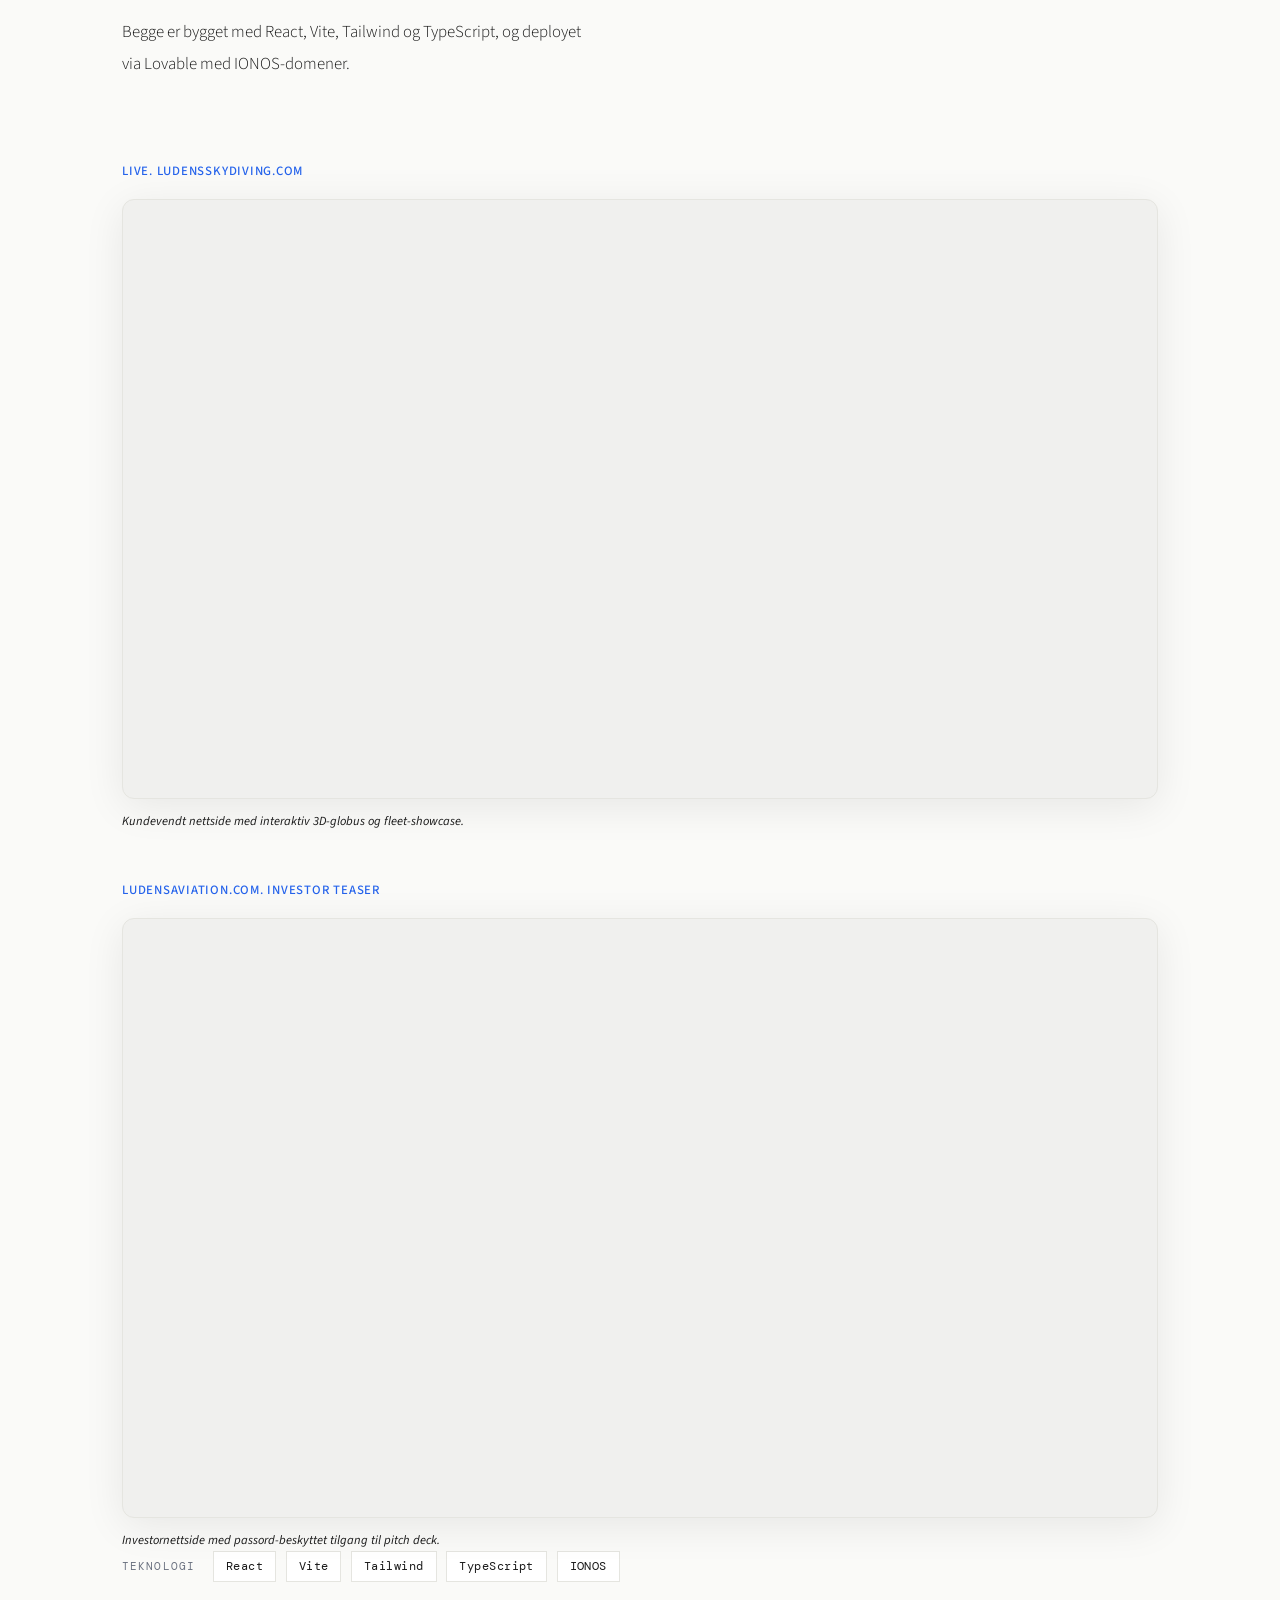
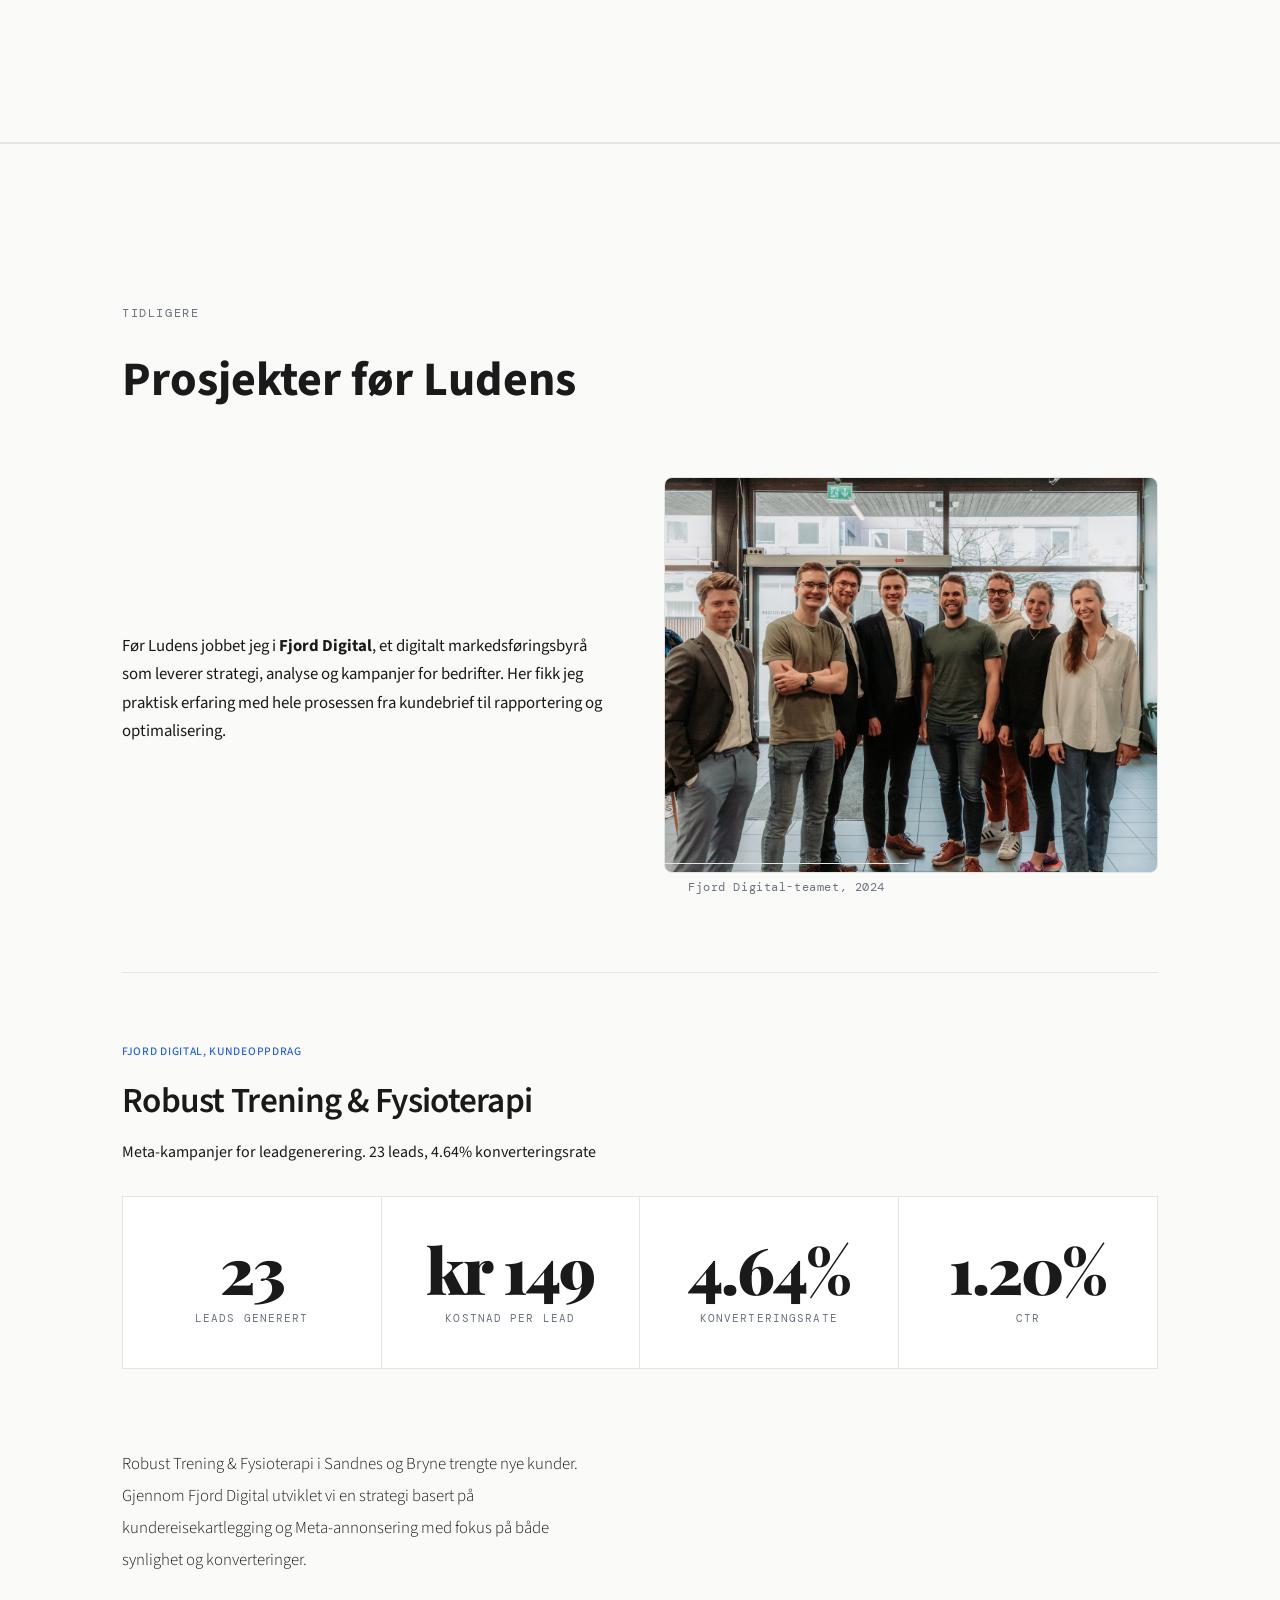
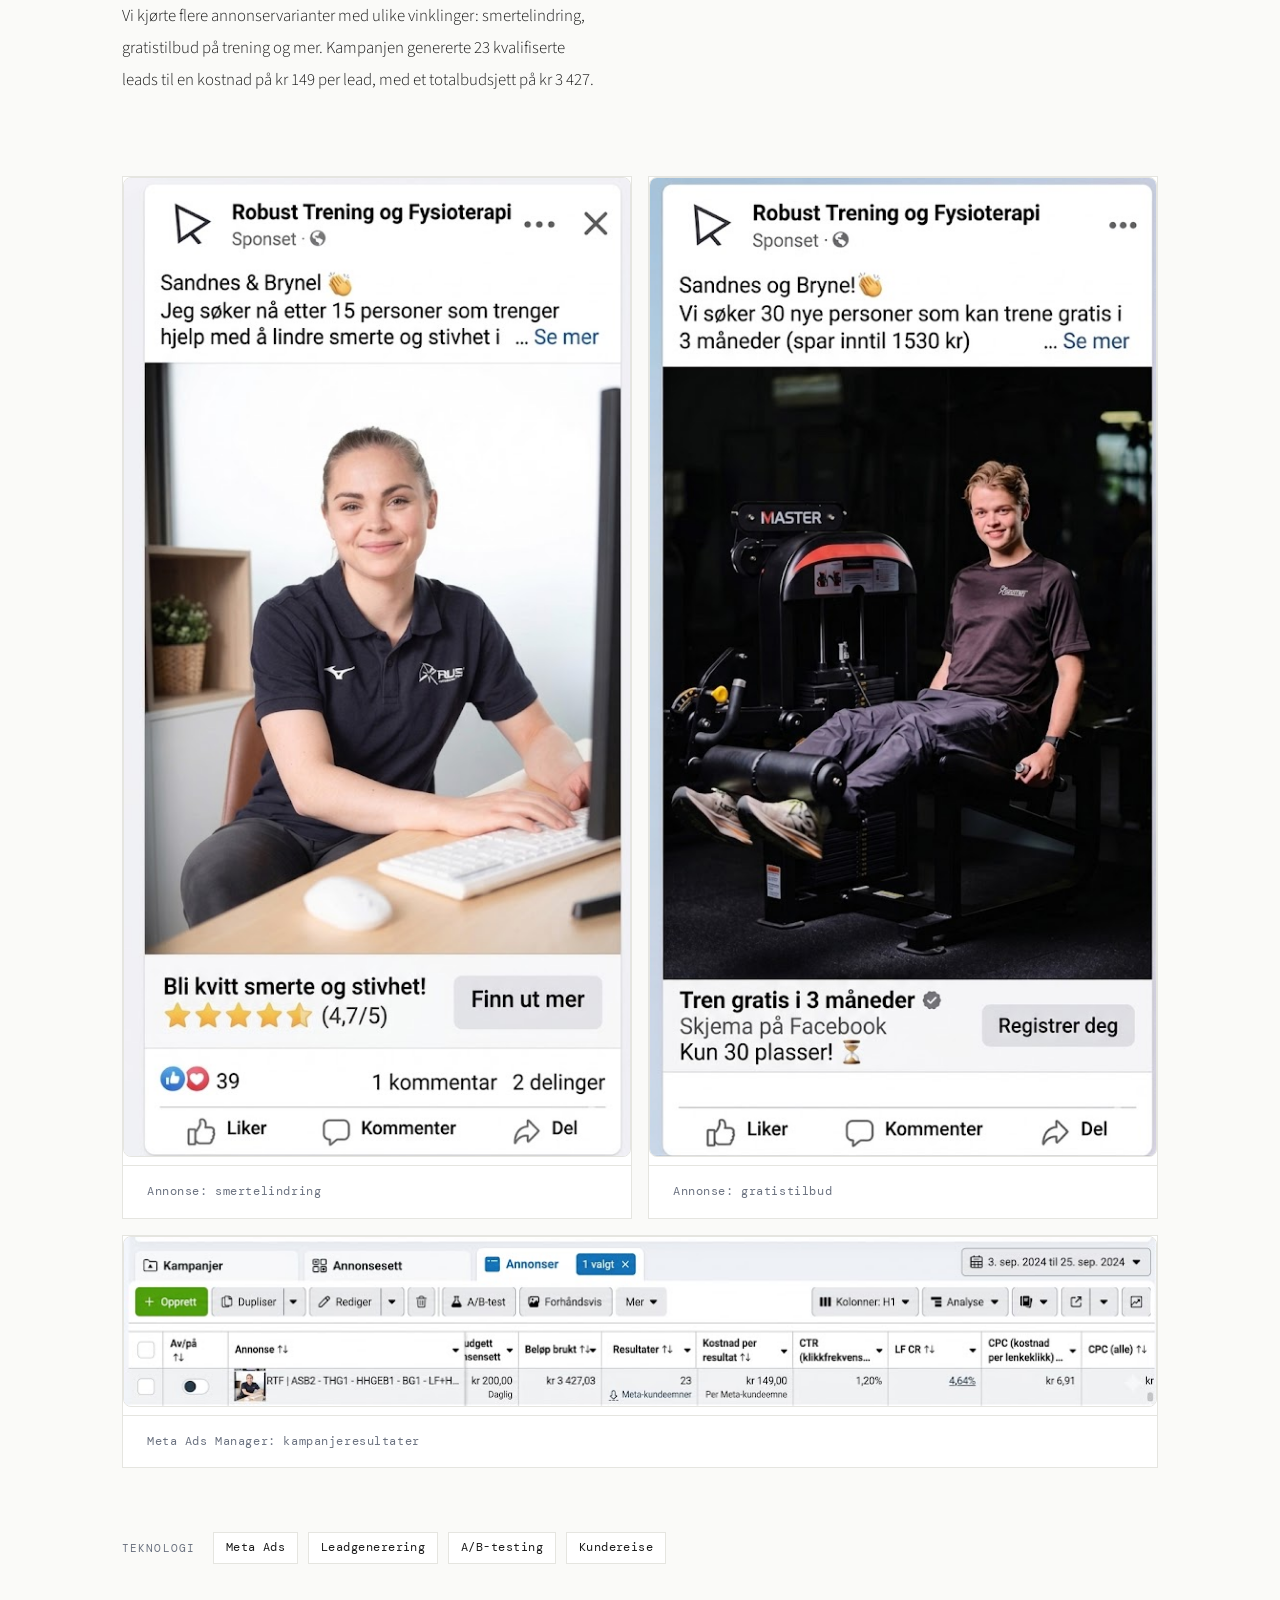
==== commit 5c9d51d2: "Add 4th metric to outreach section Co-Authored-By: Claude Opus 4.6 (1M context) <noreply@anthropic.c" ====
--- a/portfolio-v2/index.html
+++ b/portfolio-v2/index.html
@@ -284,6 +284,10 @@
               <div class="cs-stat-number">27</div>
               <div class="cs-stat-label">svar mottatt</div>
             </div>
+            <div class="cs-stat">
+              <div class="cs-stat-number">3</div>
+              <div class="cs-stat-label">oppf&oslash;lgingssekvenser</div>
+            </div>
           </div>
 
           <!-- Body -->
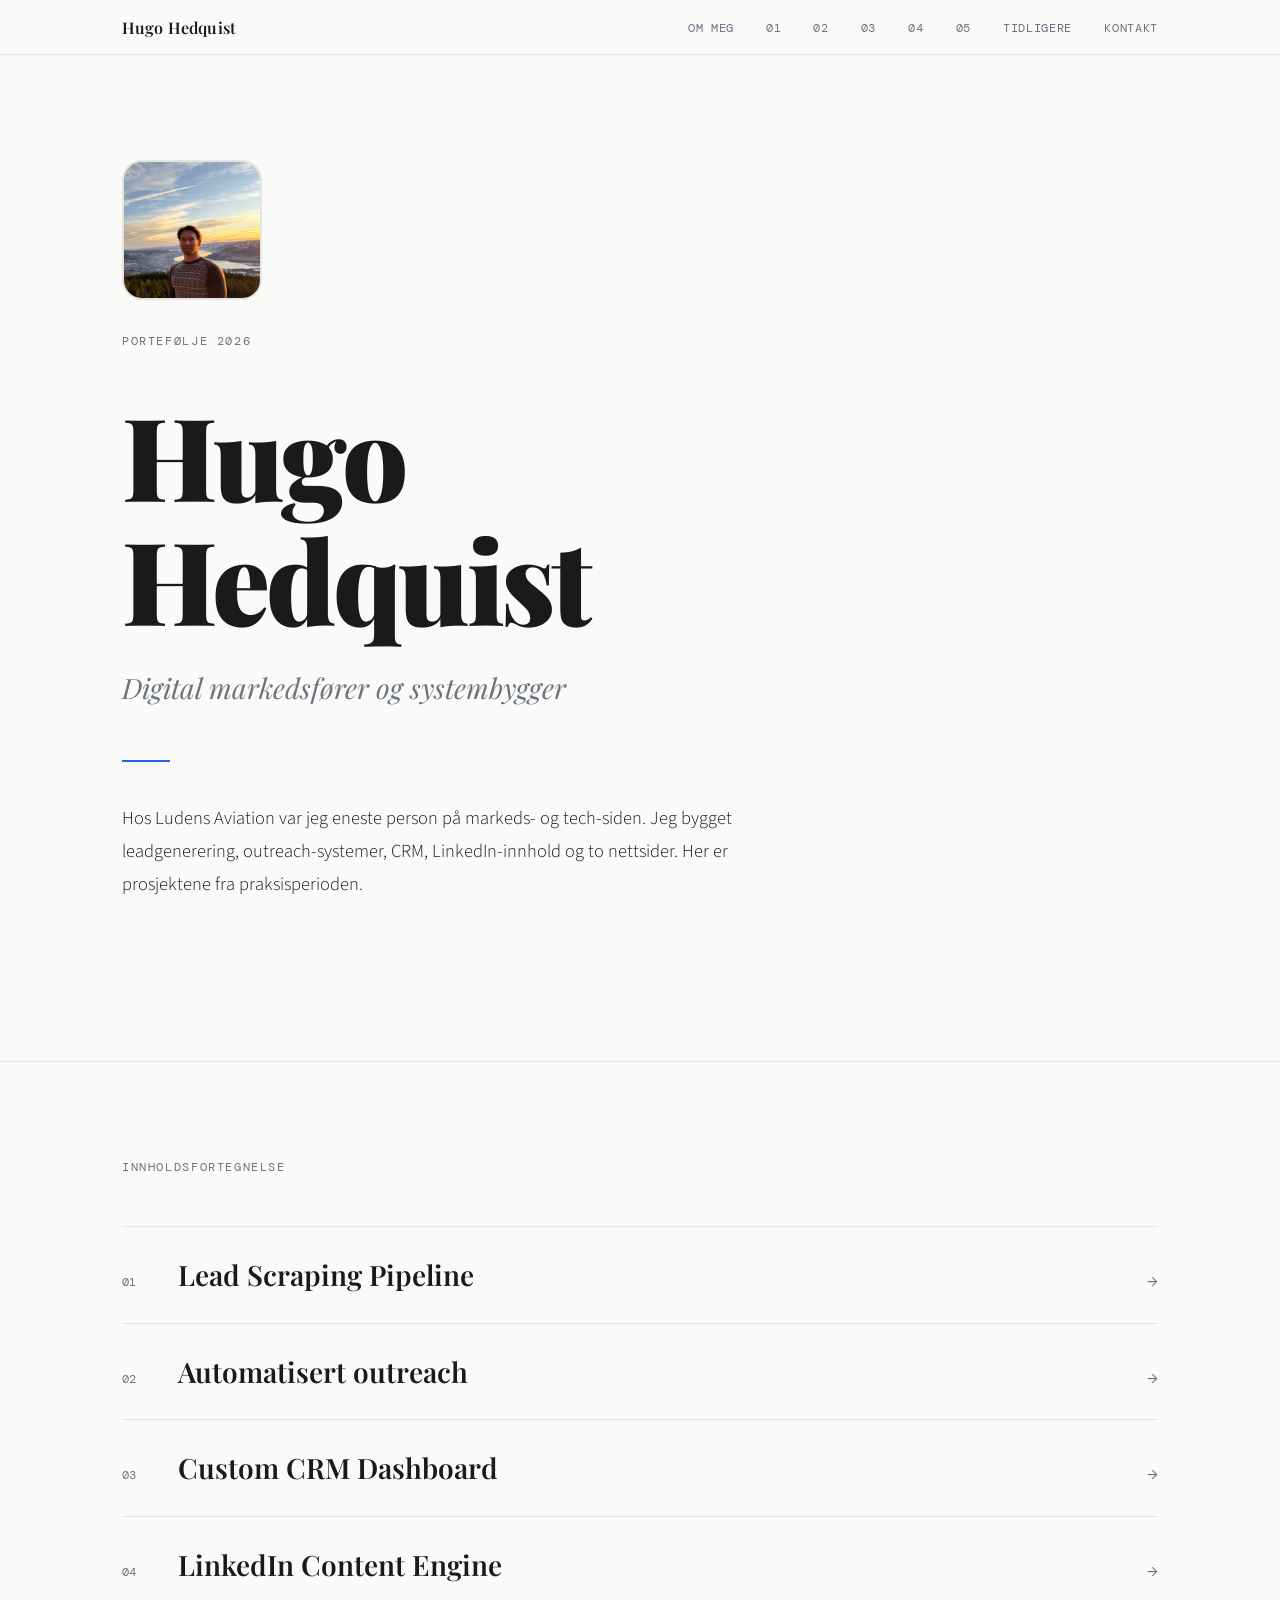
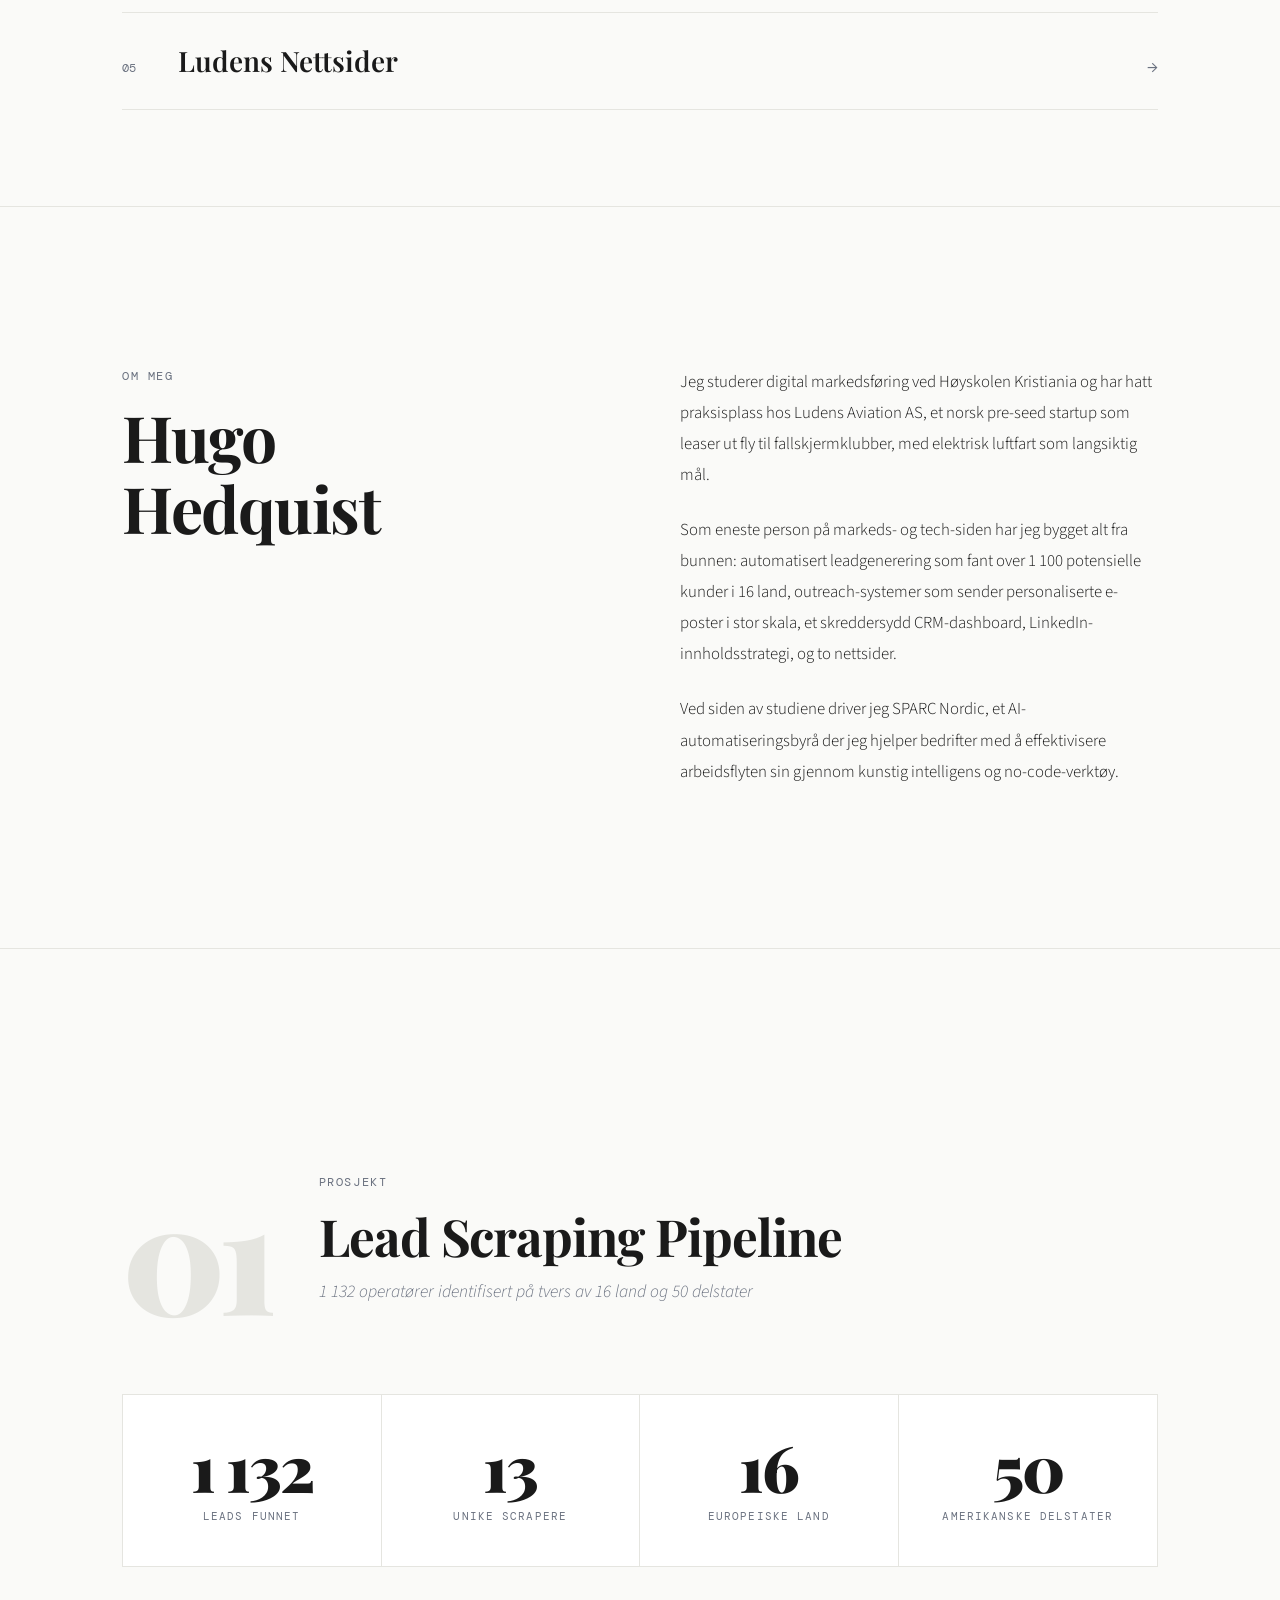
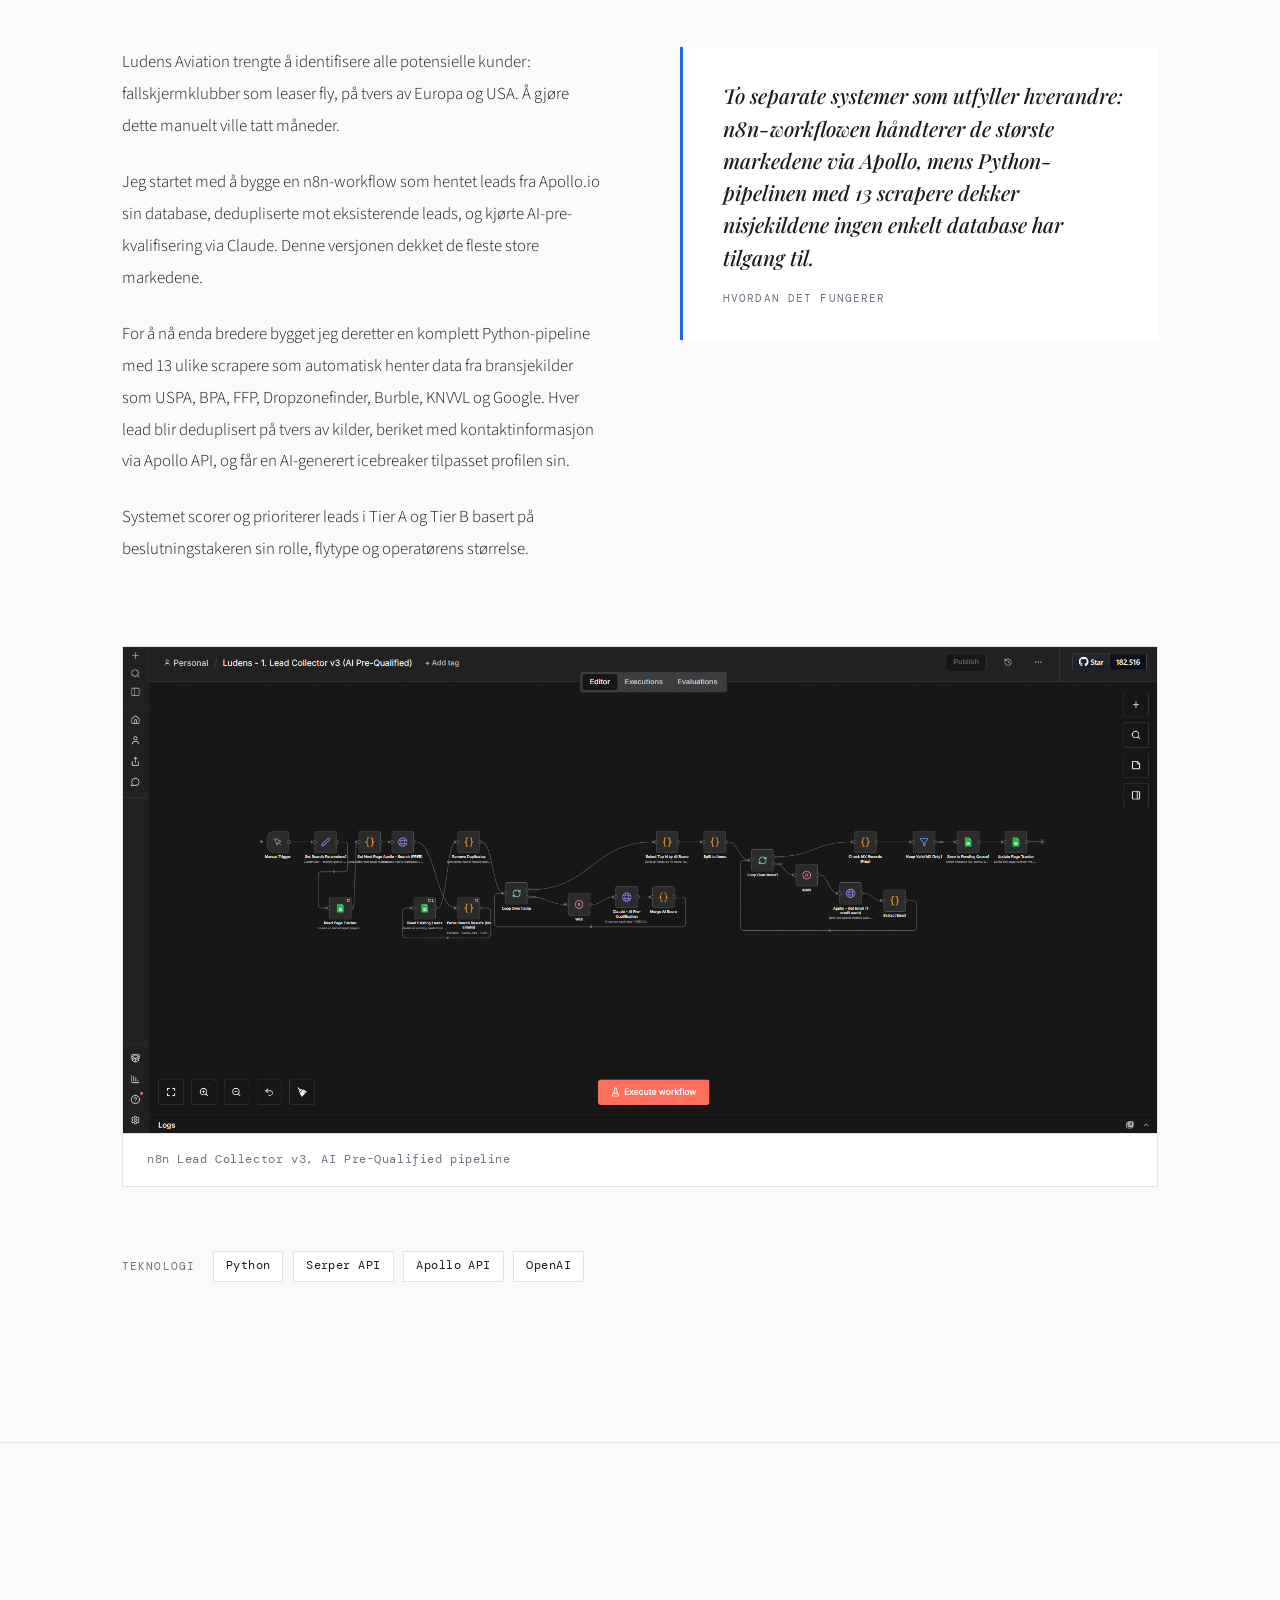
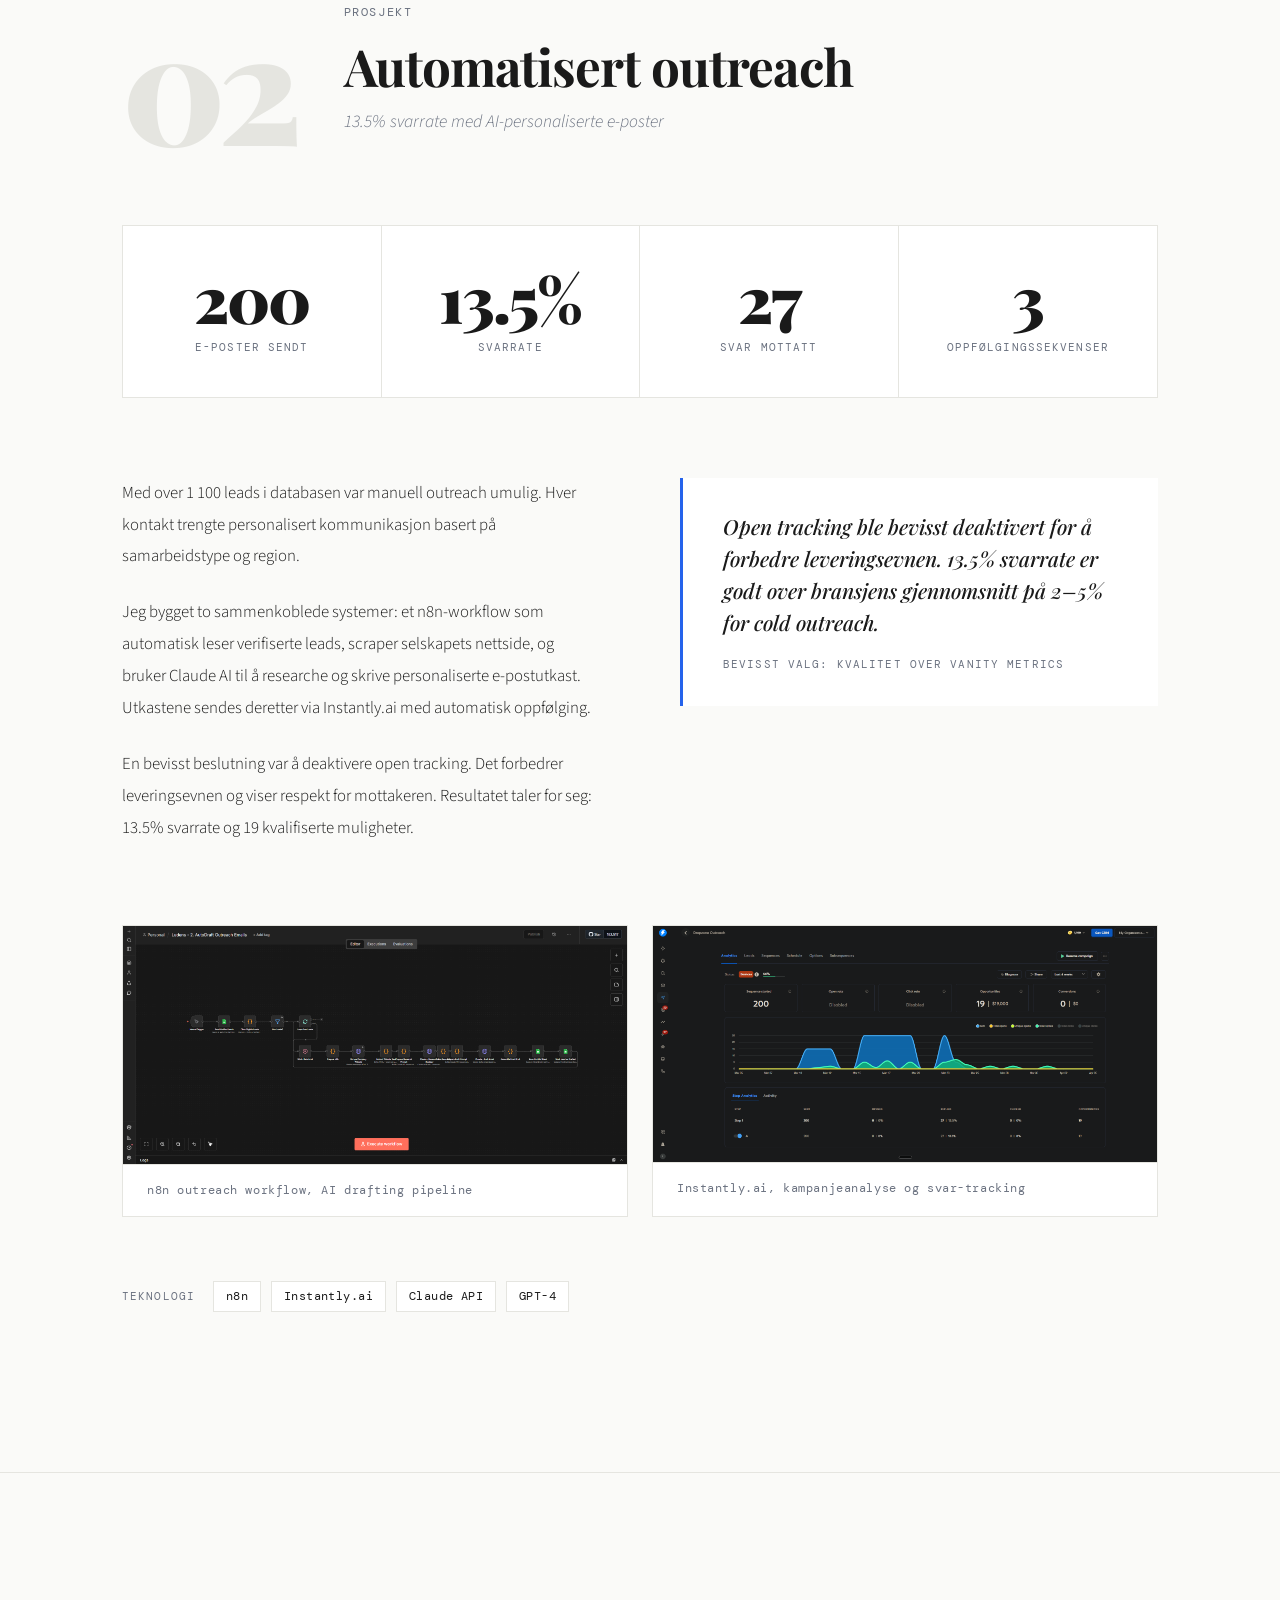
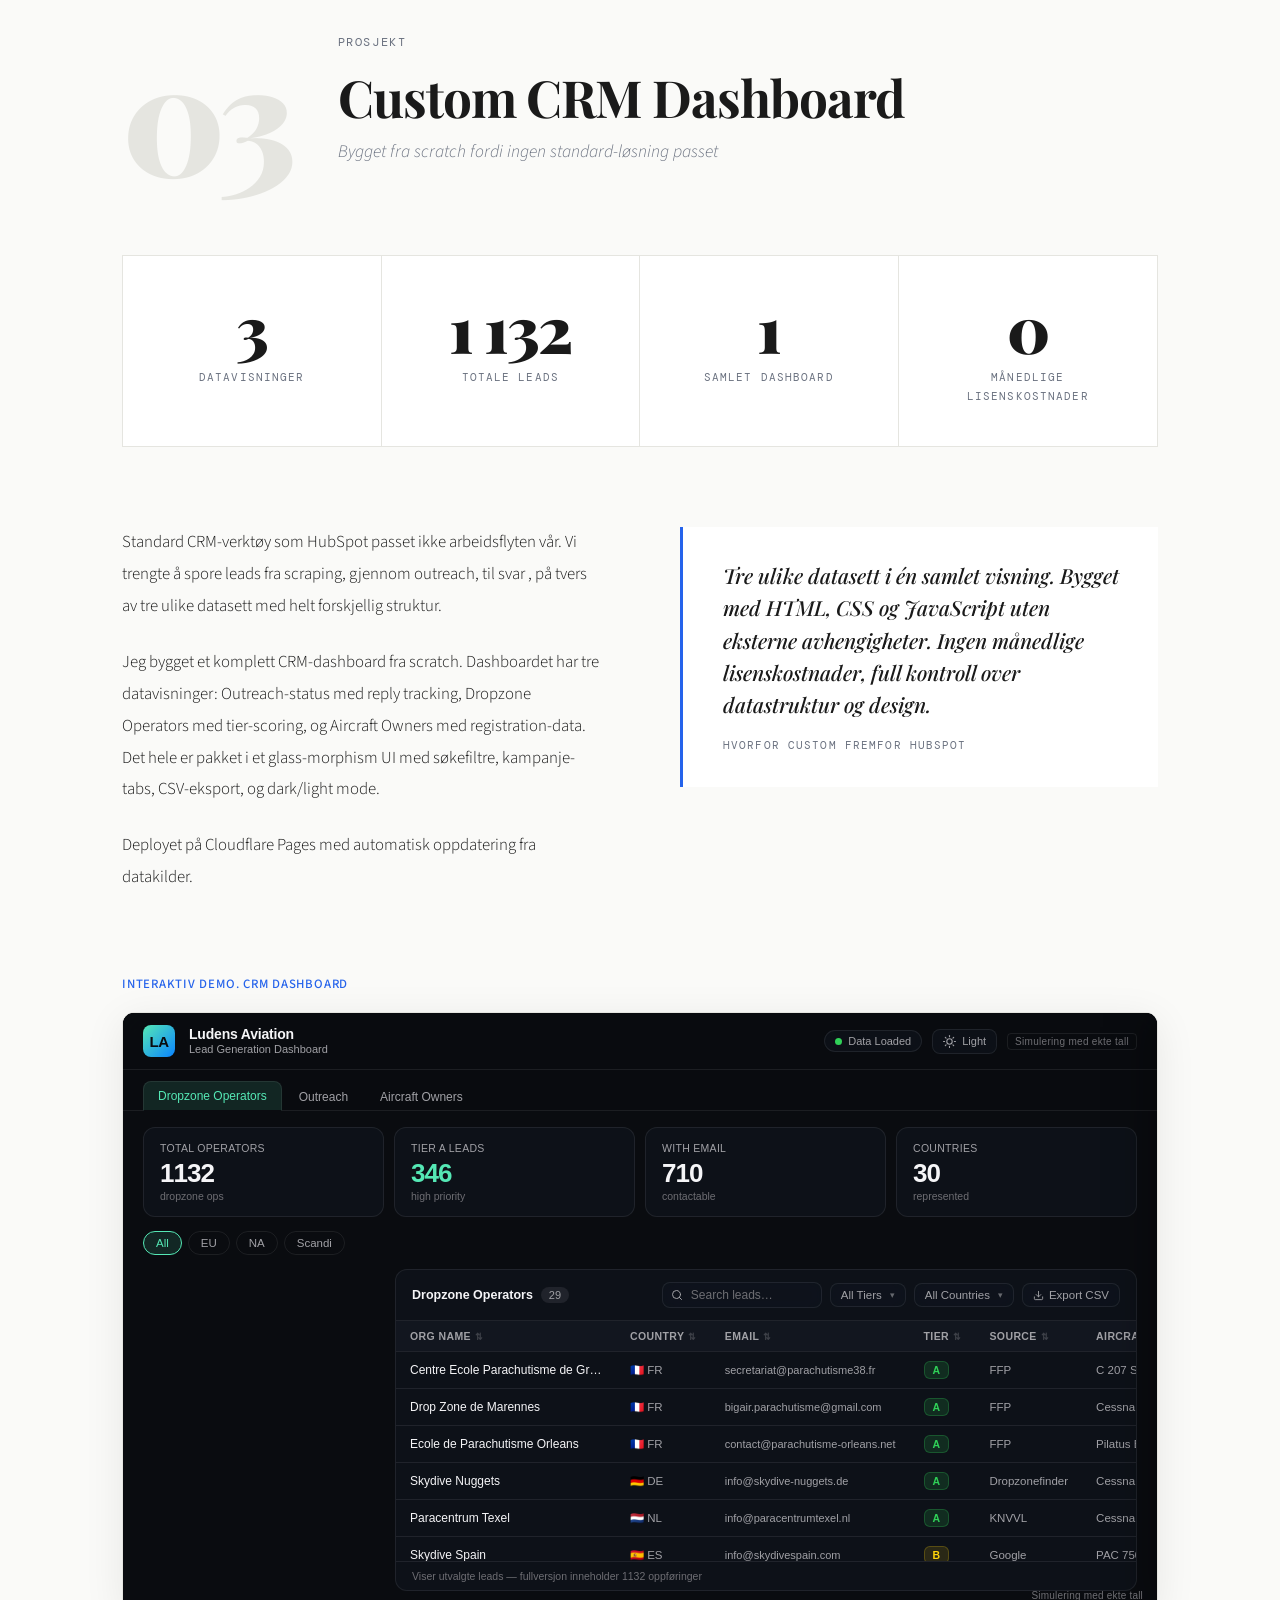
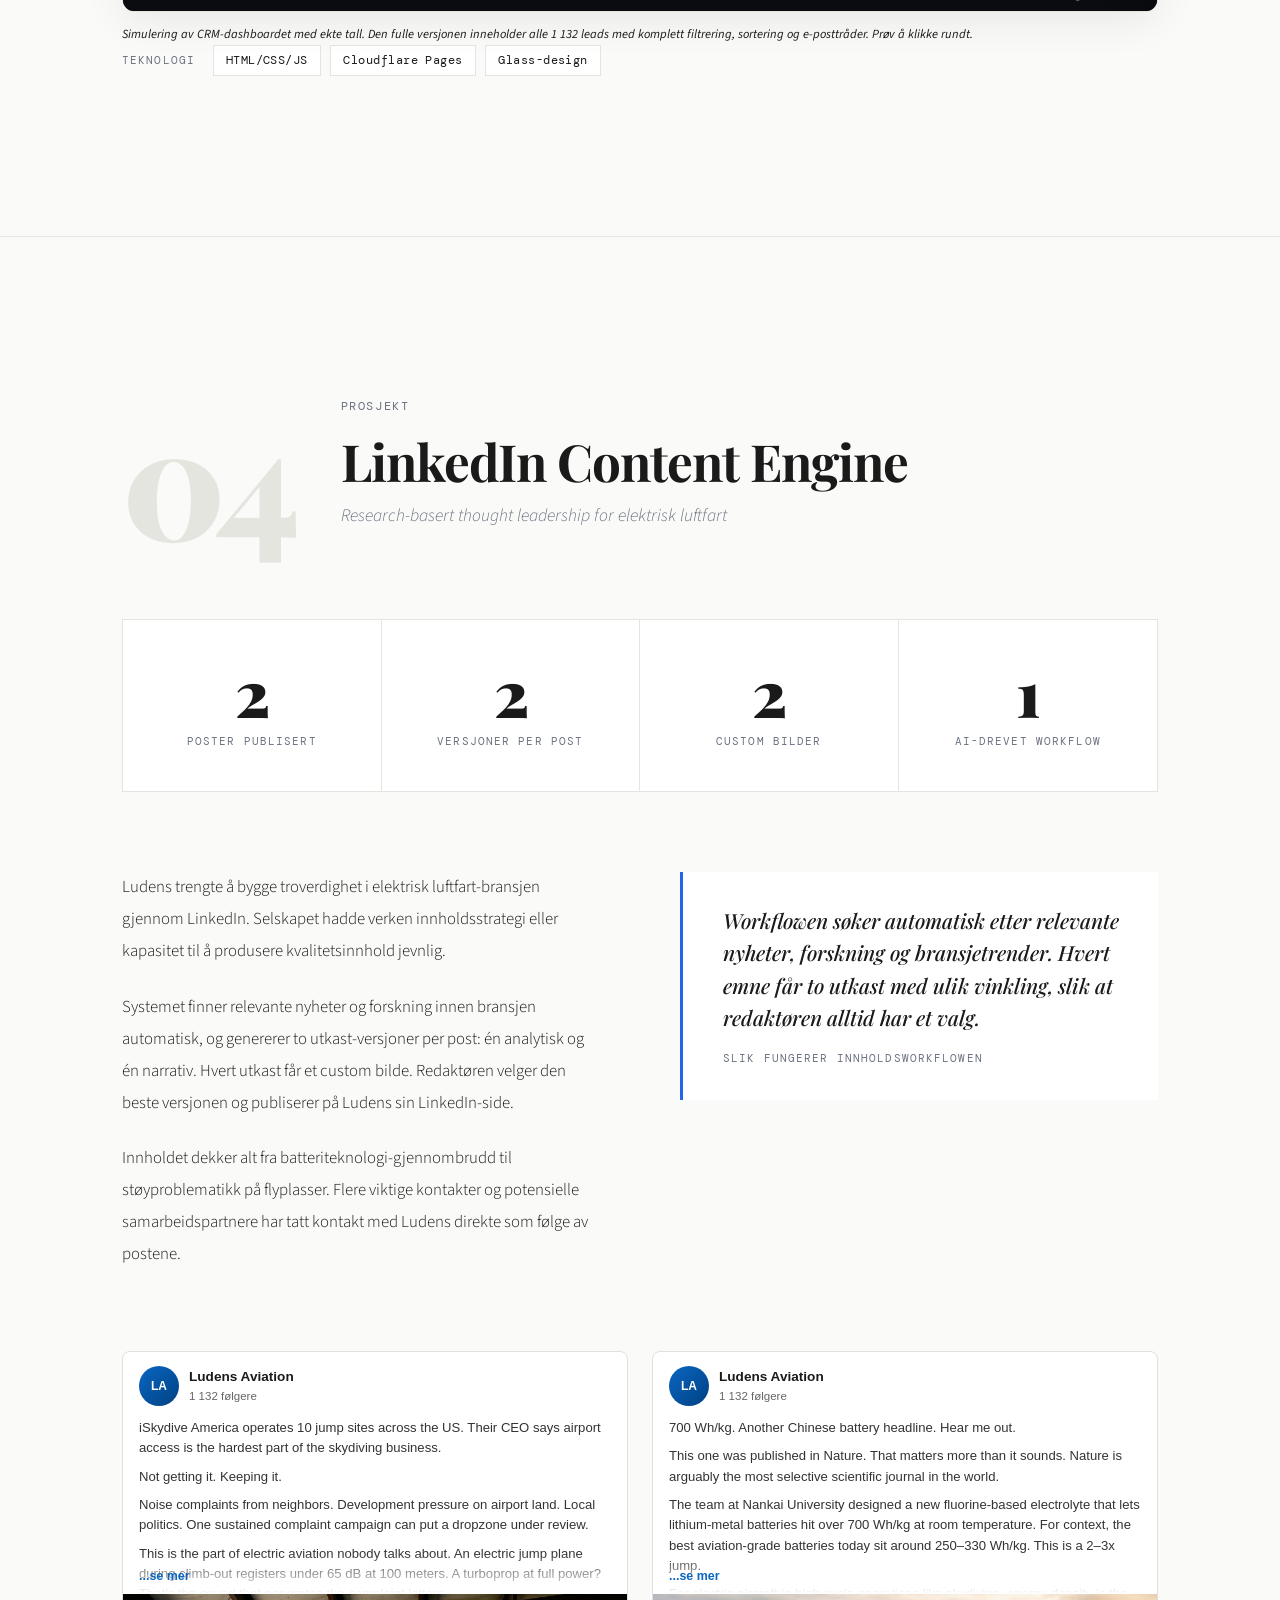
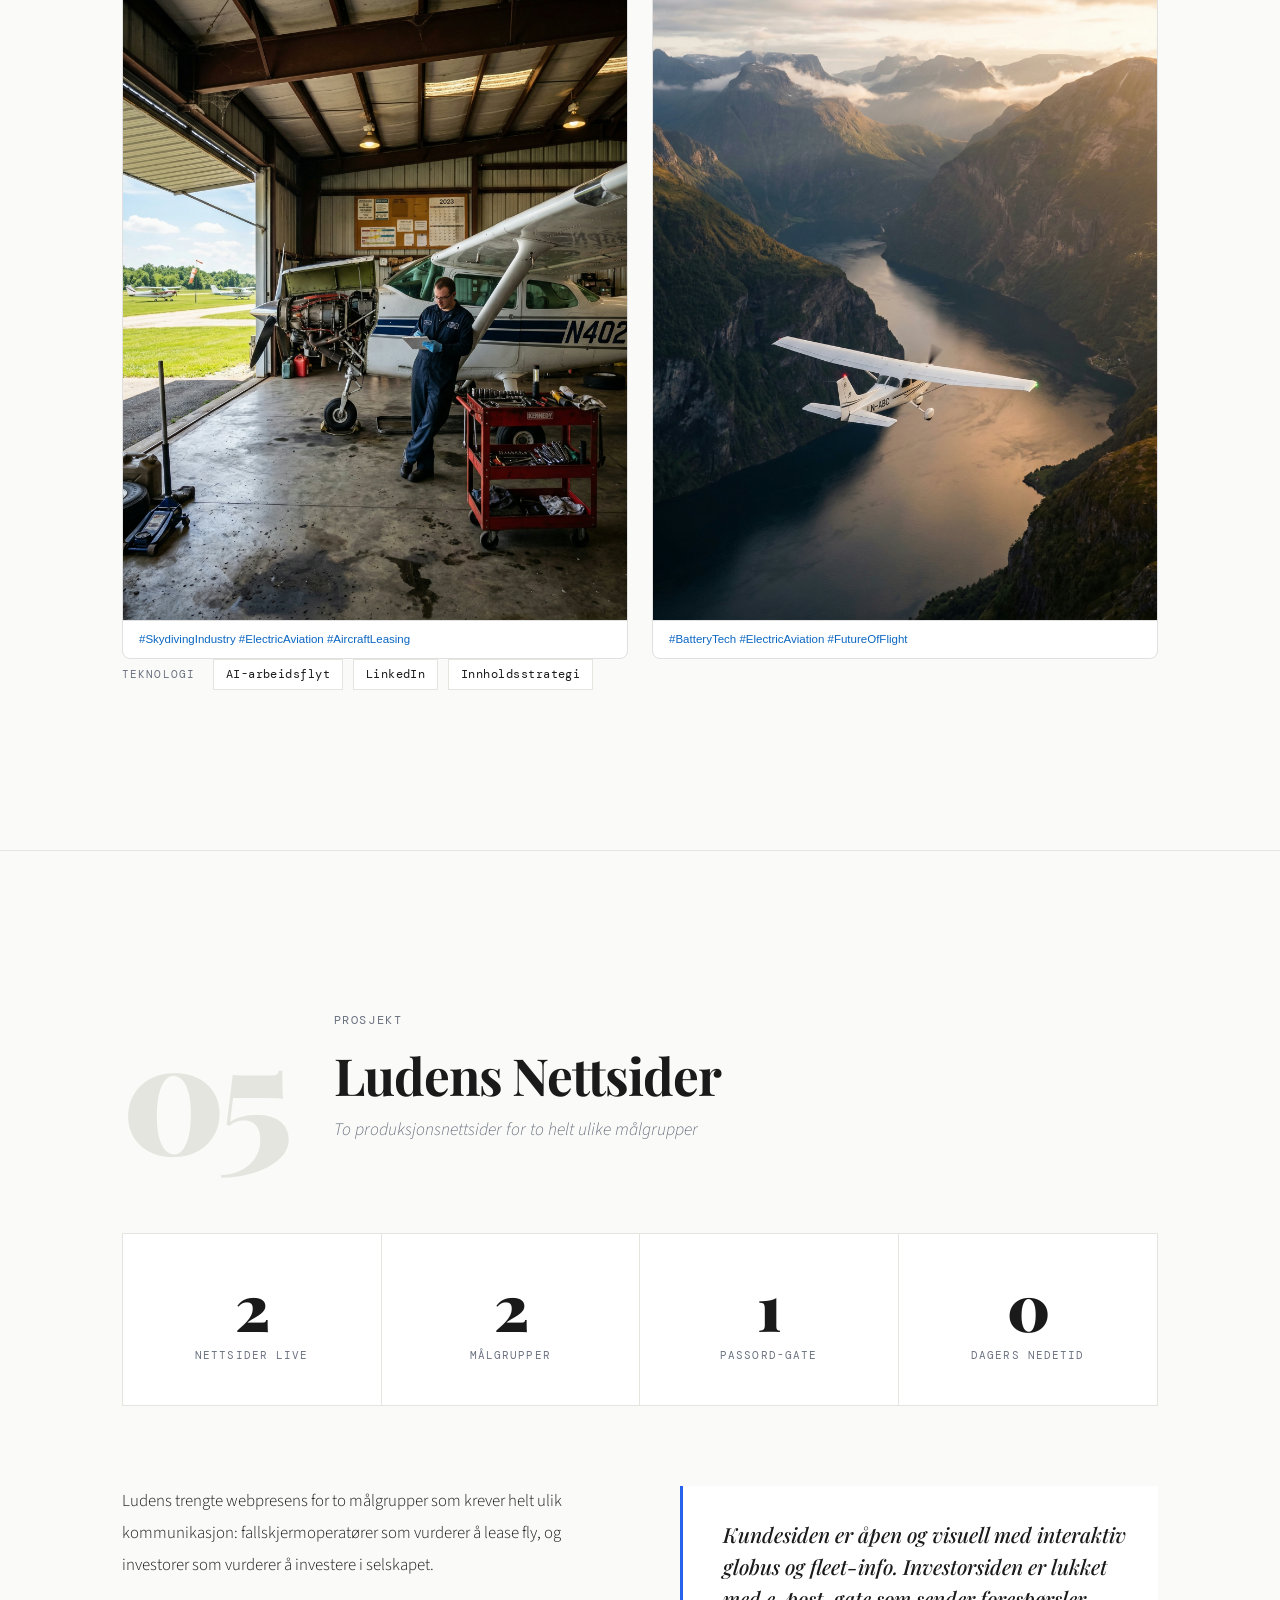
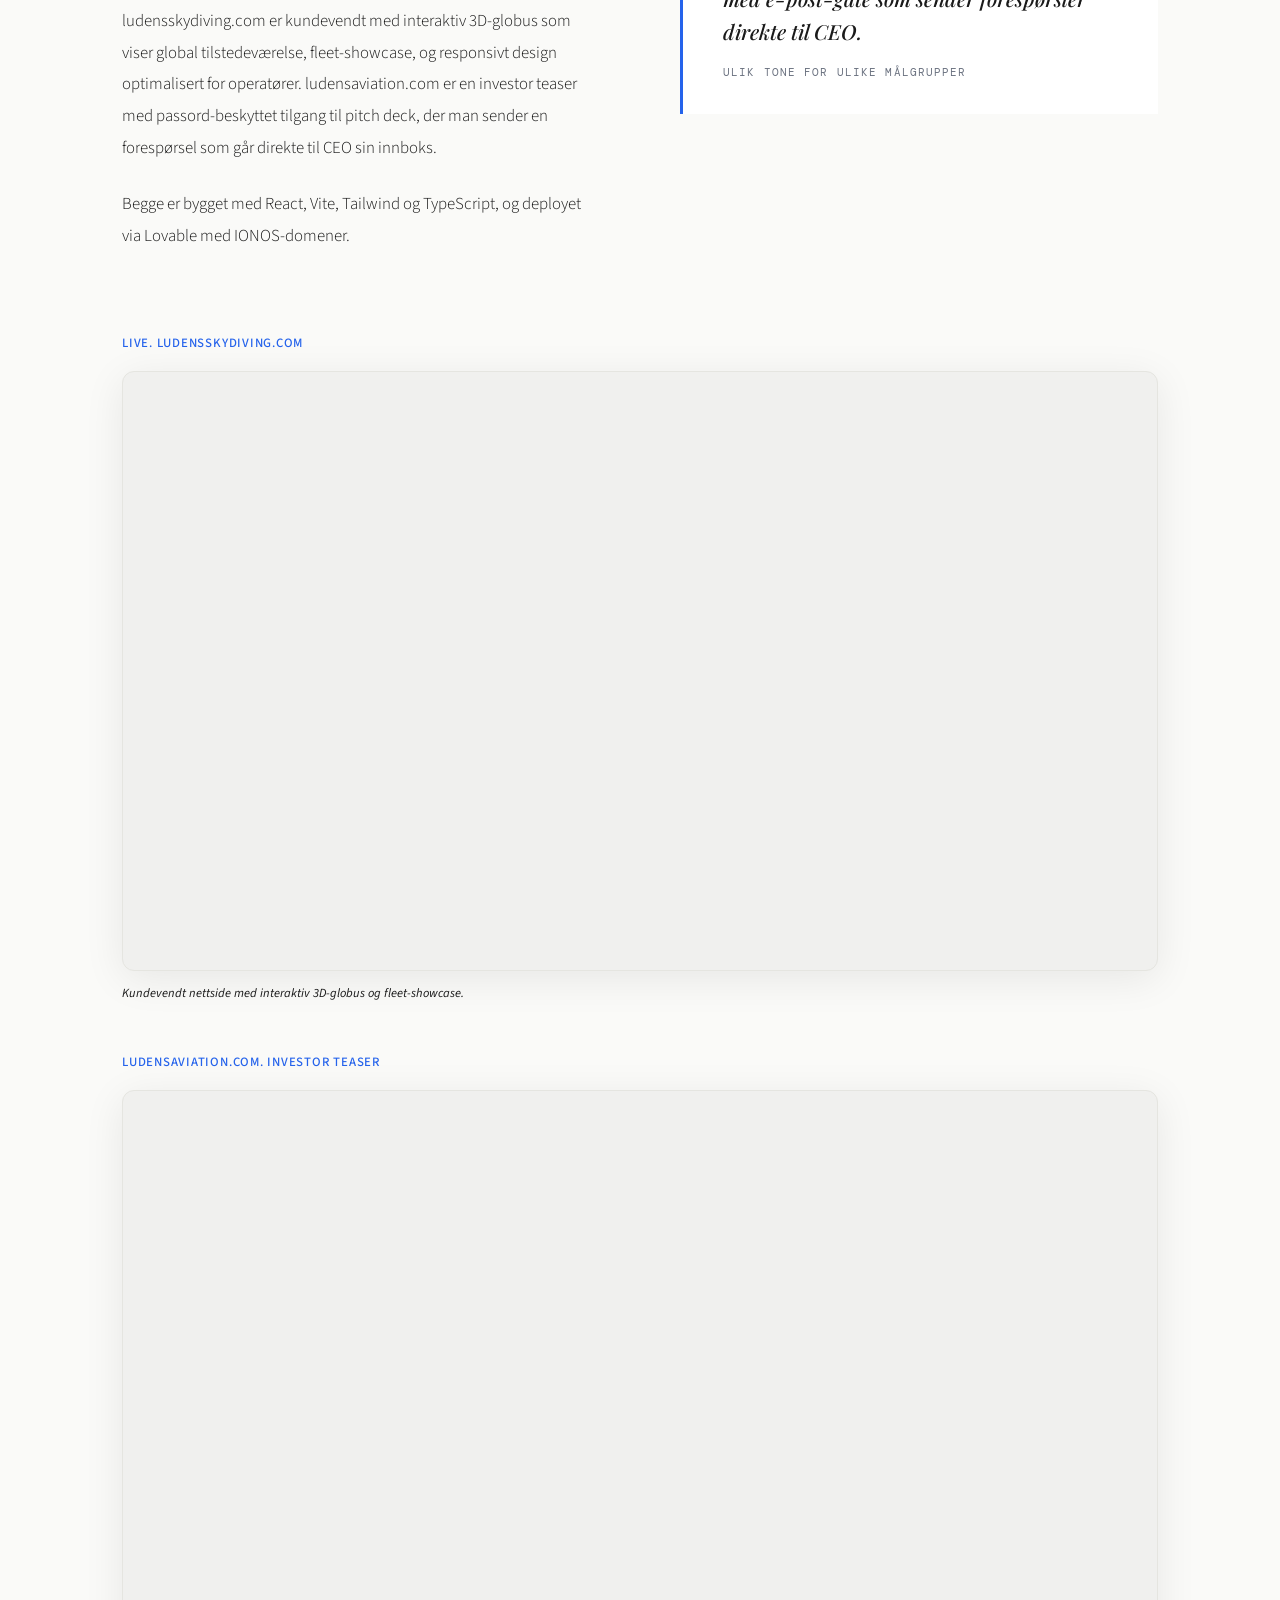
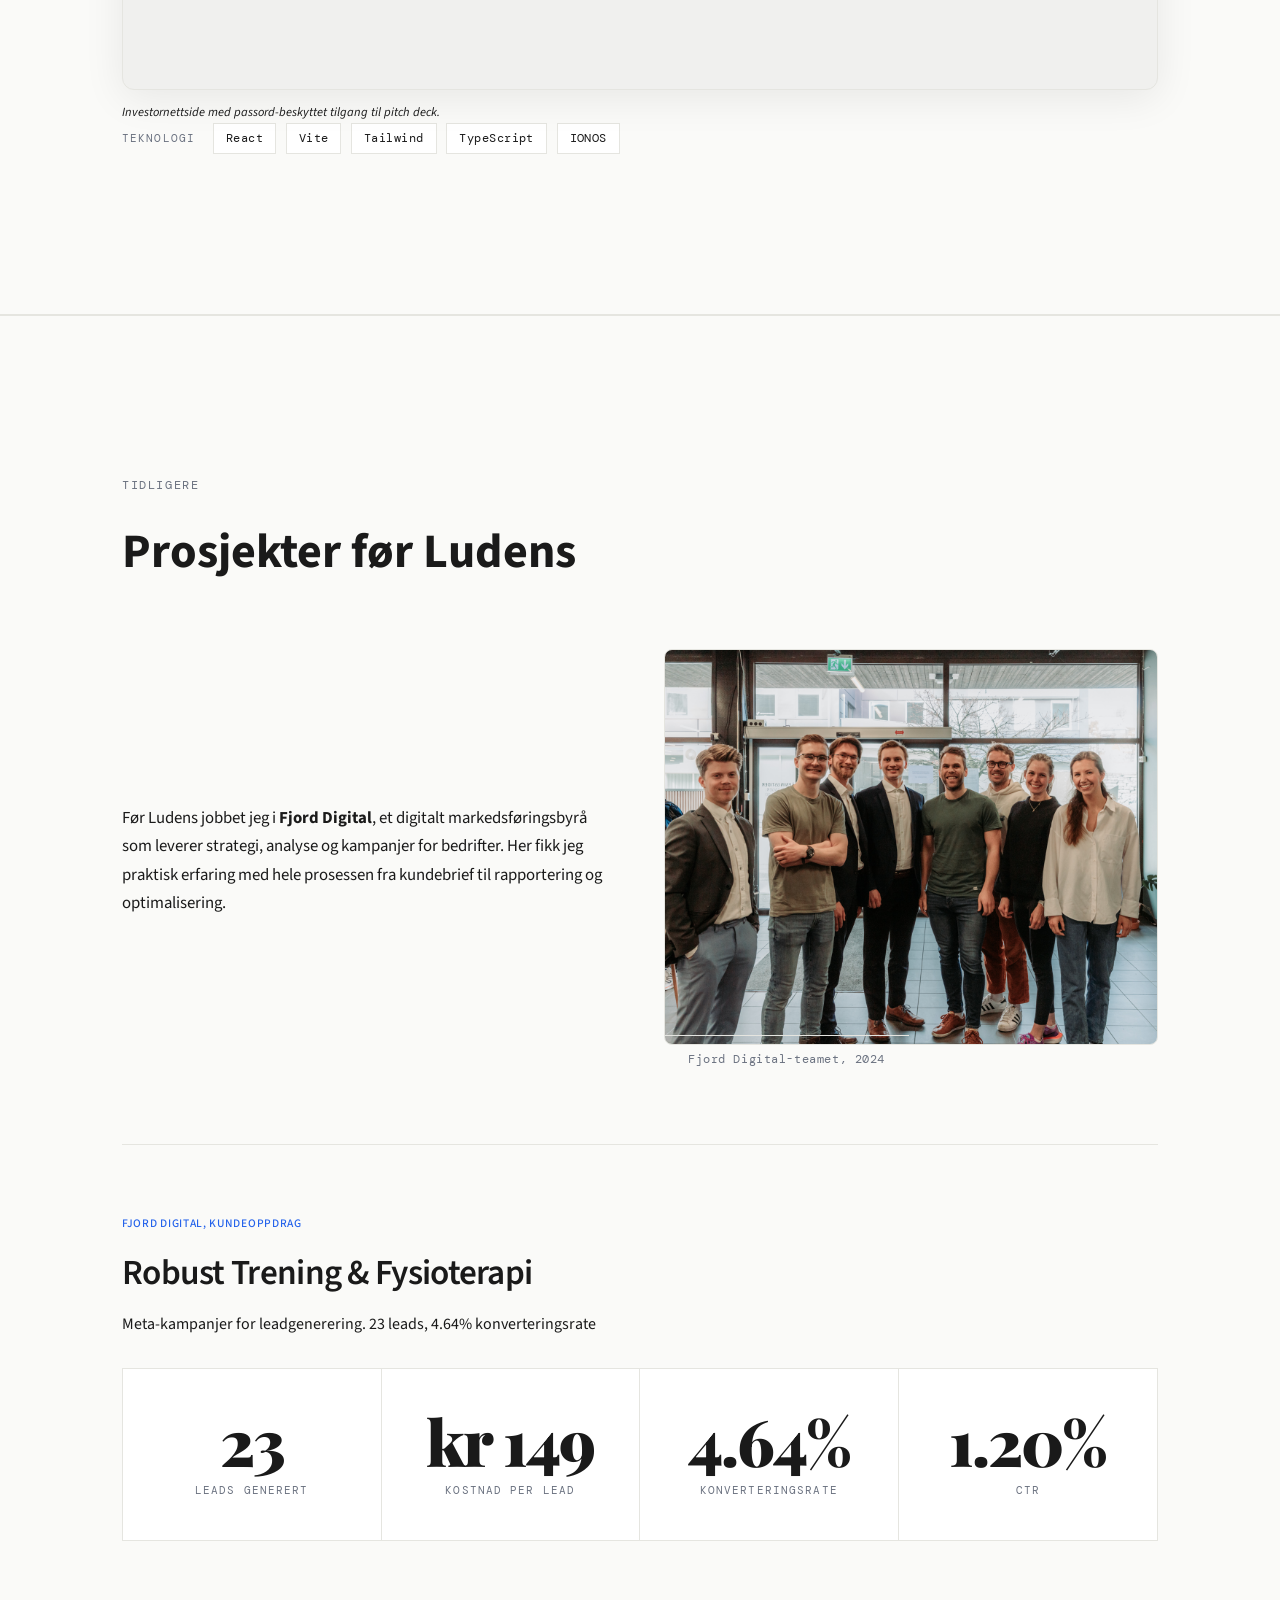
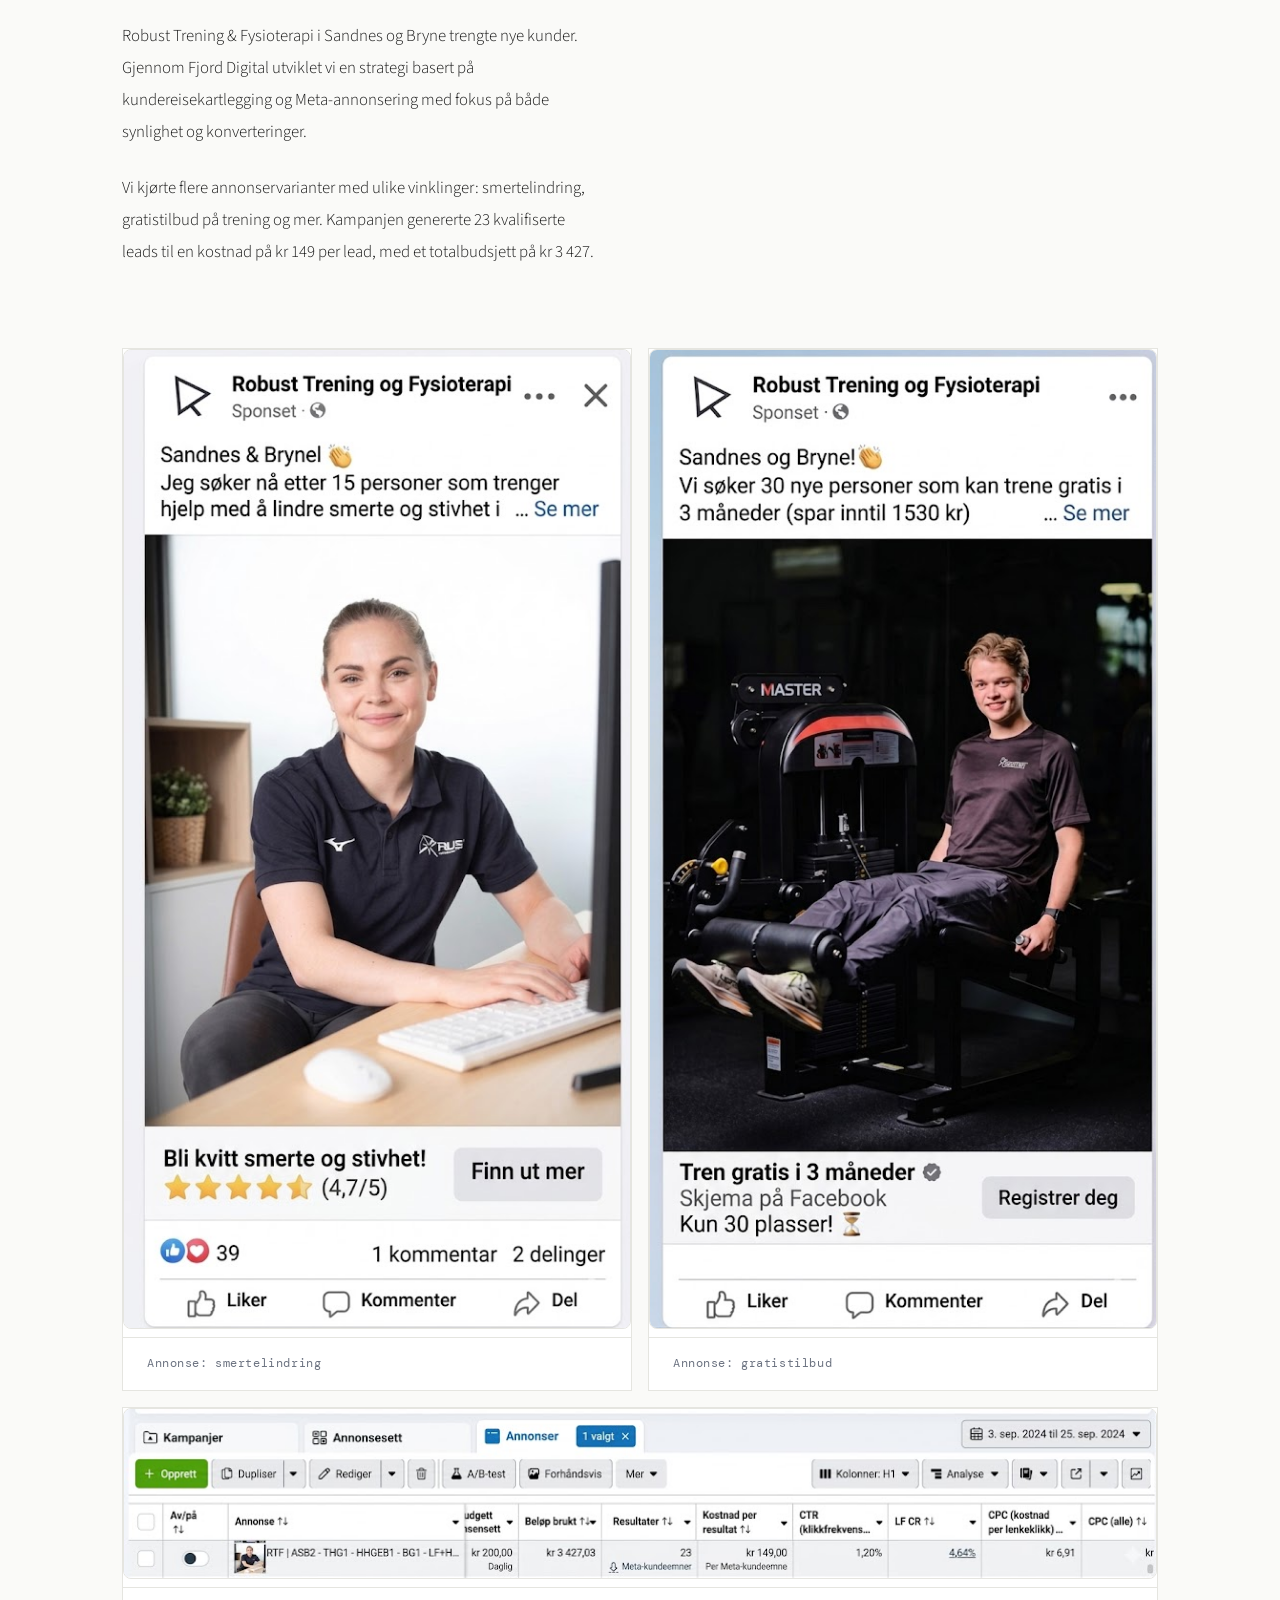
==== commit bfc790ee: "Add profile photo to hero section with rounded corners Co-Authored-By: Claude Opus 4.6 (1M context) " ====
--- a/portfolio-v2/index.html
+++ b/portfolio-v2/index.html
@@ -44,6 +44,10 @@
     <section class="hero" id="hero" aria-label="Introduksjon">
       <div class="container">
 
+        <div class="hero-profile reveal">
+          <img src="assets/hugo-profile.jpg" alt="Hugo Hedquist" class="hero-profile-img" />
+        </div>
+
         <p class="hero-label reveal">Portefølje 2026</p>
 
         <h1 class="hero-name reveal reveal-delay-1">Hugo<br />Hedquist</h1>
--- a/portfolio-v2/css/style.css
+++ b/portfolio-v2/css/style.css
@@ -145,6 +145,19 @@
   padding-top: 10rem;
   padding-bottom: var(--section-gap);
   border-bottom: 1px solid var(--border);
+}
+
+.hero-profile {
+  margin-bottom: 2rem;
+}
+
+.hero-profile-img {
+  width: 140px;
+  height: 140px;
+  border-radius: 20px;
+  object-fit: cover;
+  object-position: center 20%;
+  border: 2px solid var(--border);
 }
 
 .hero-label {
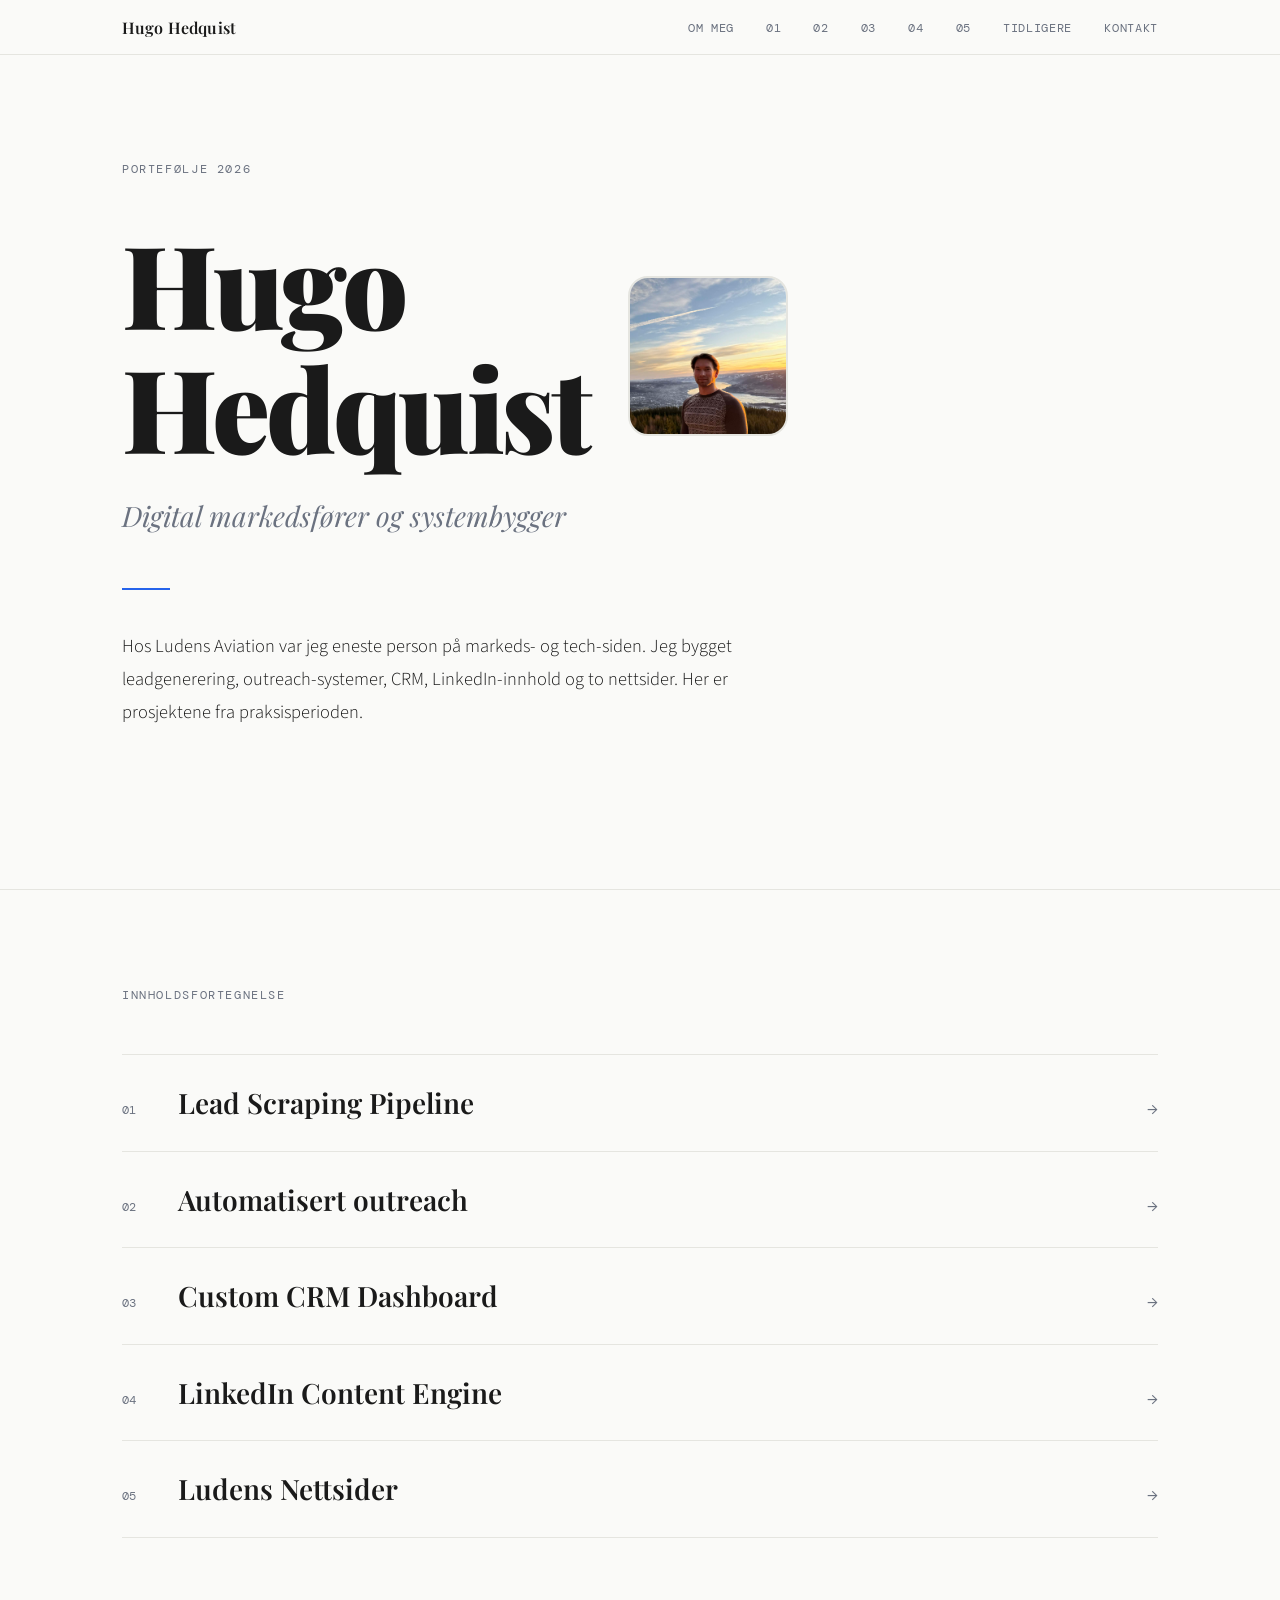
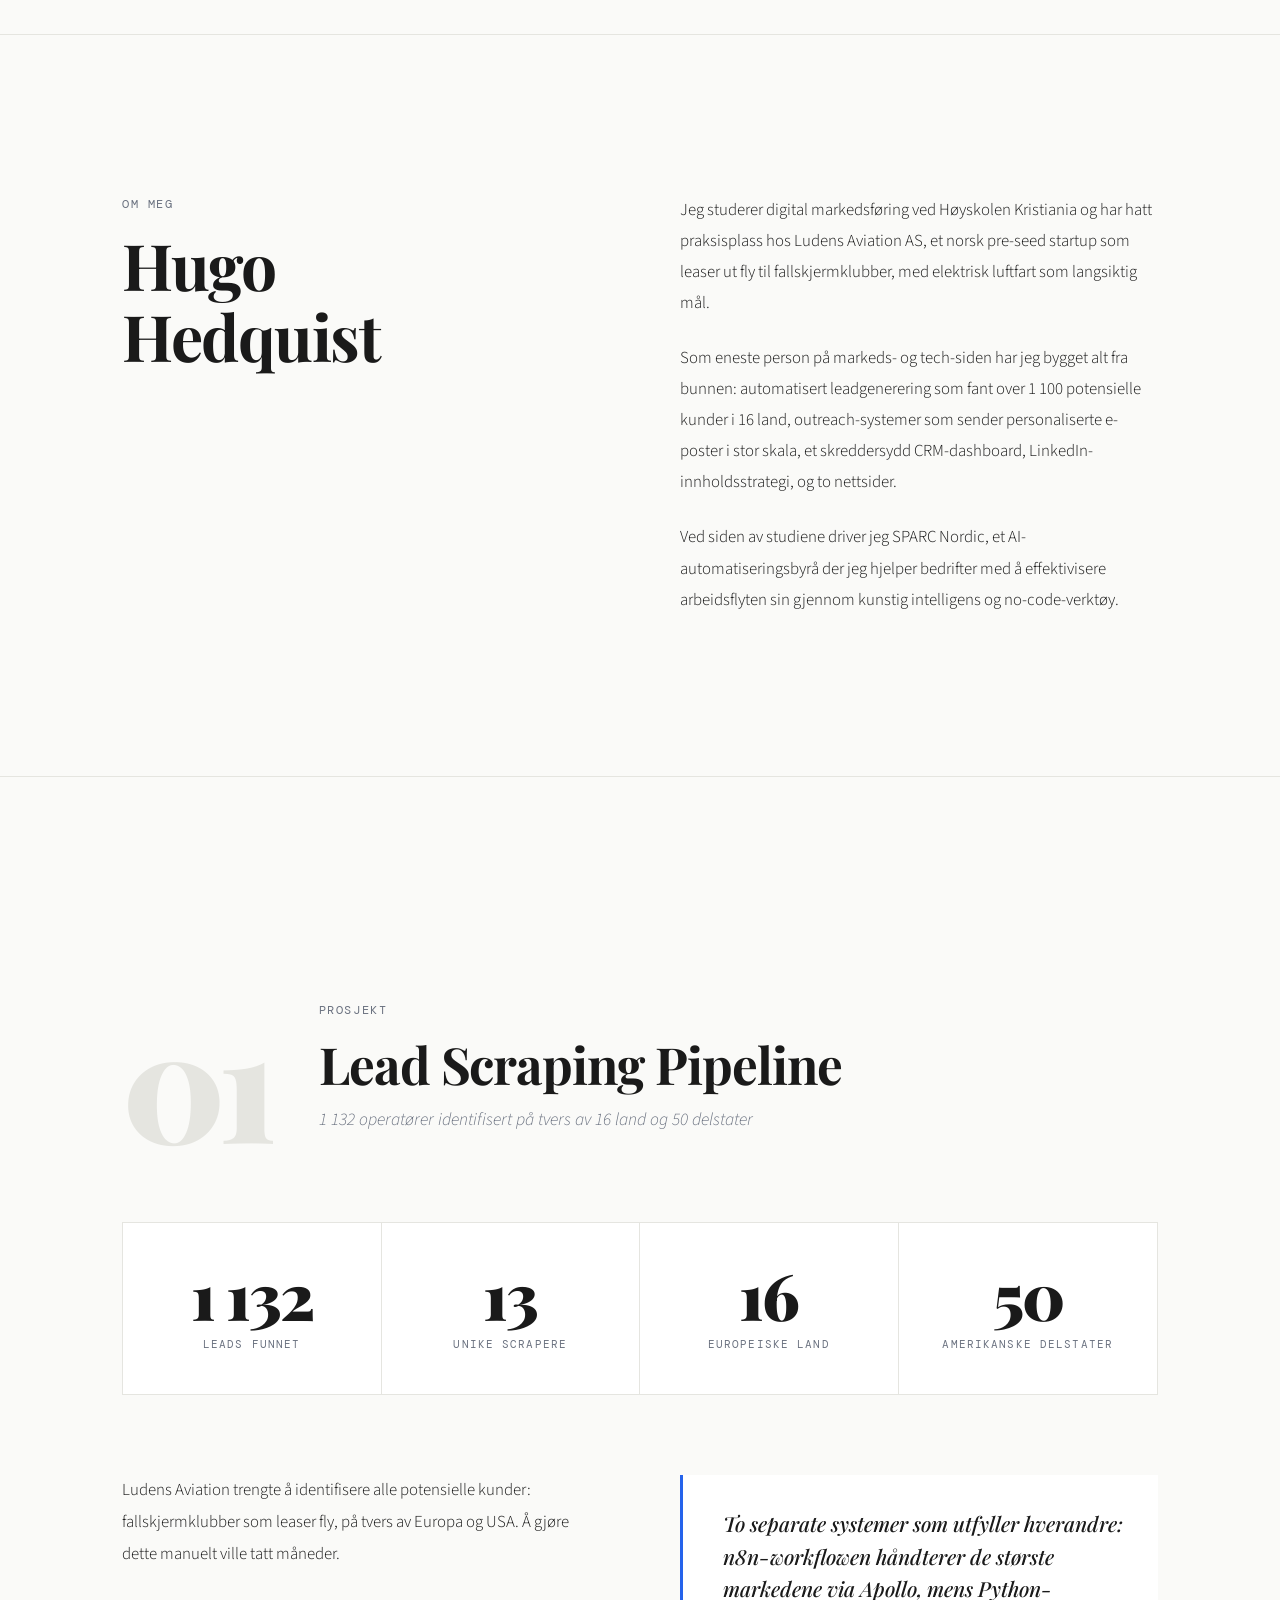
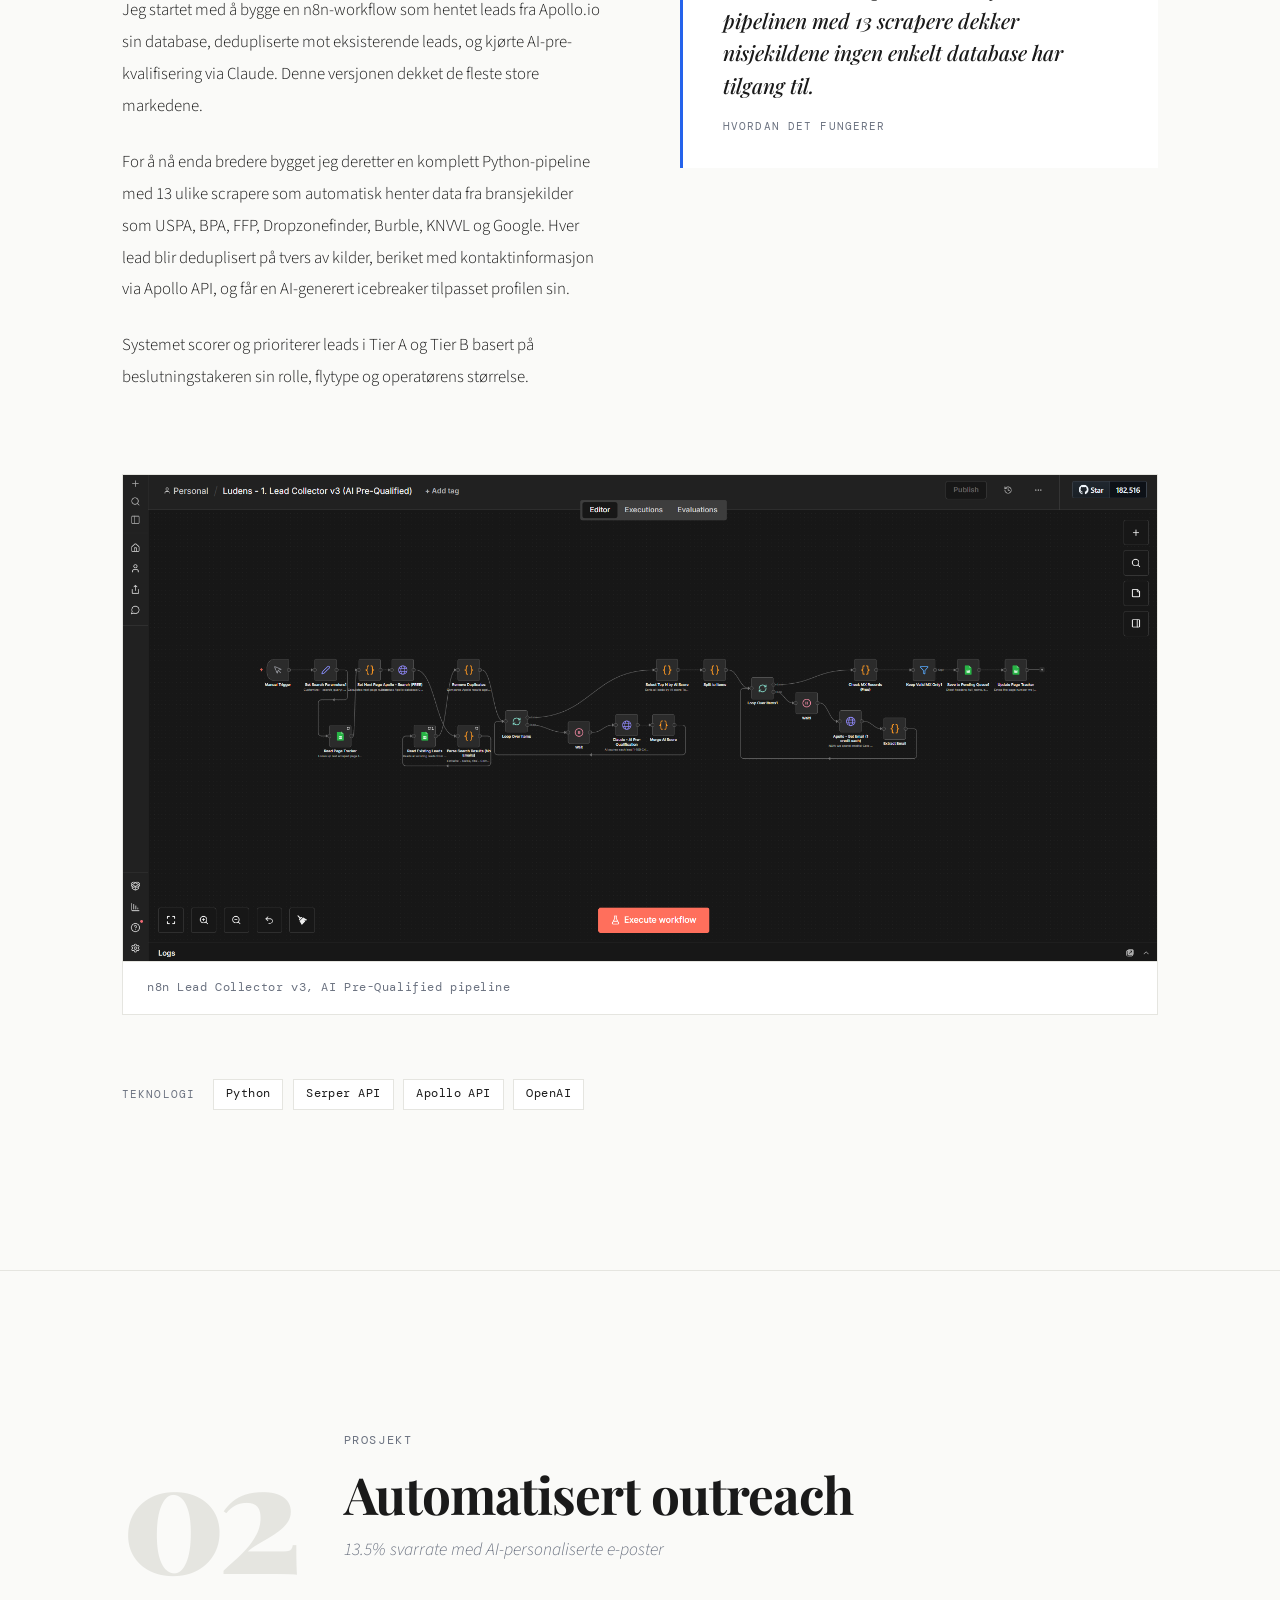
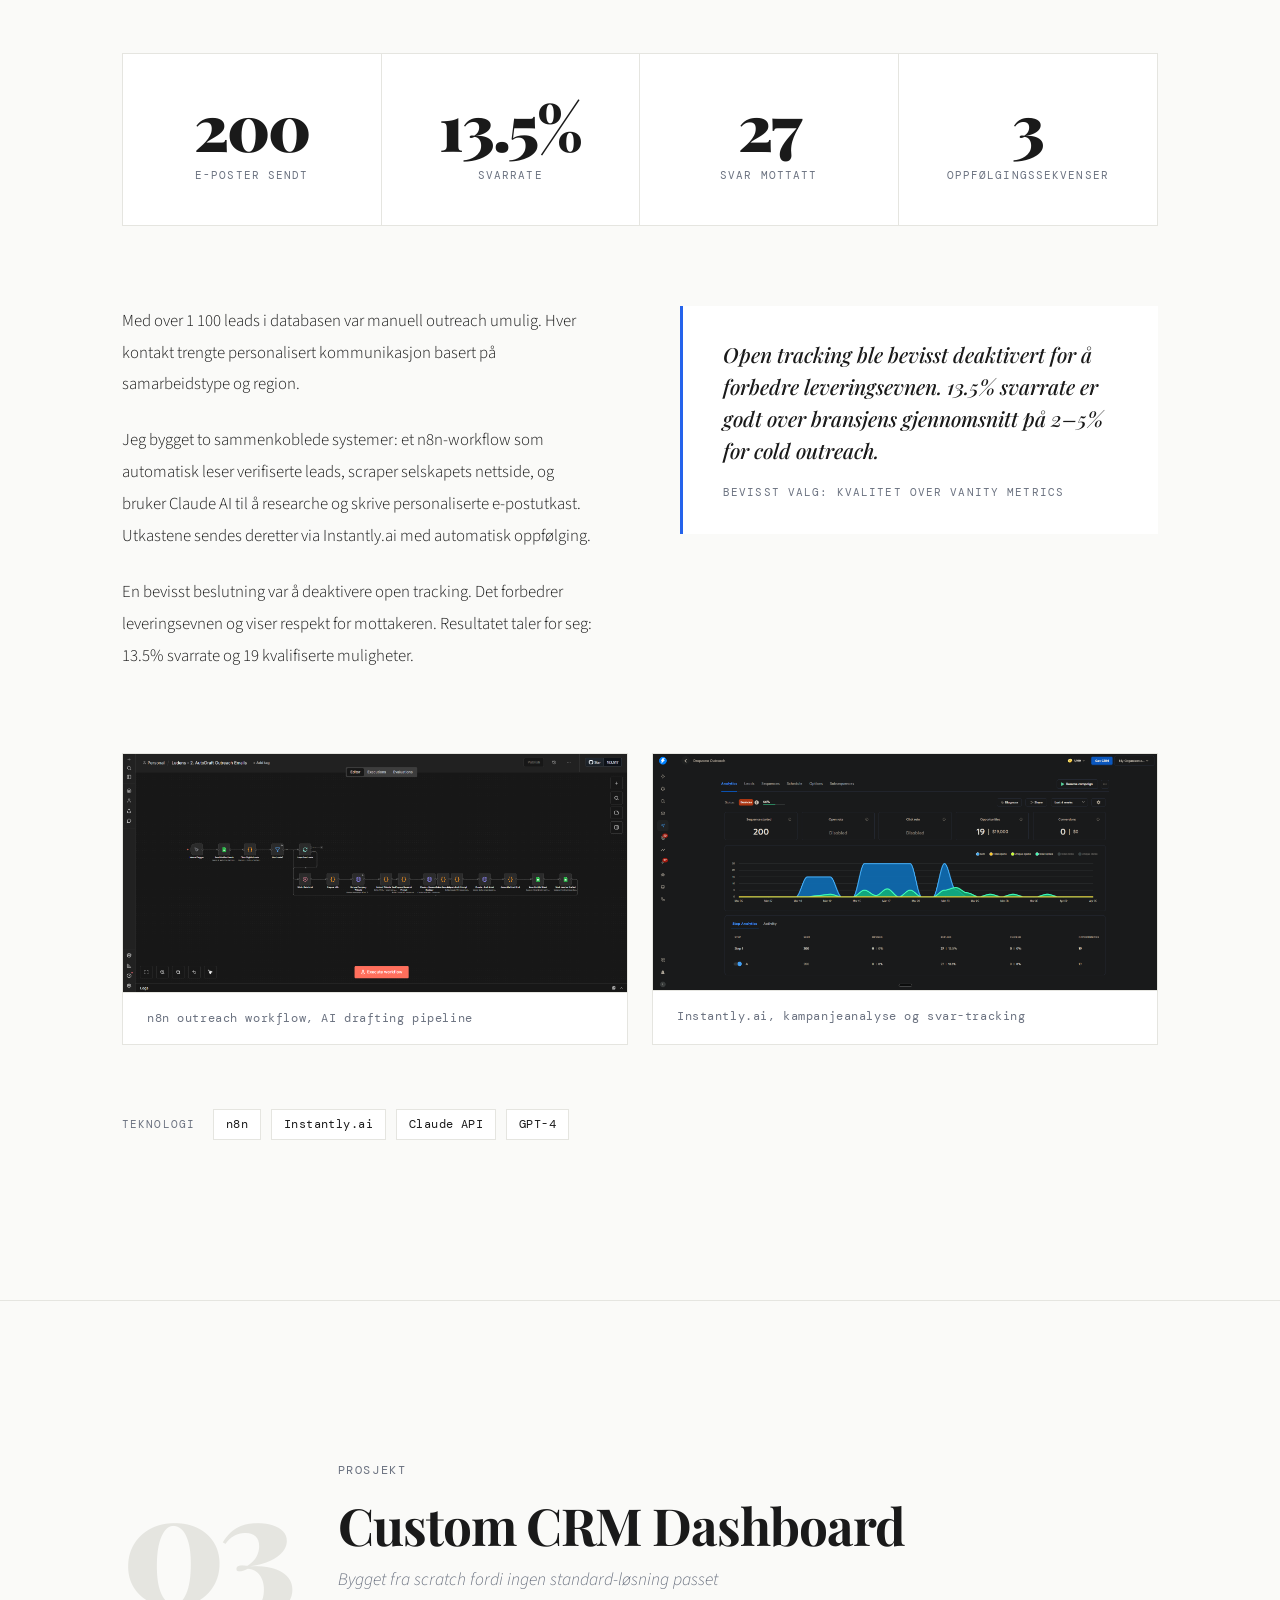
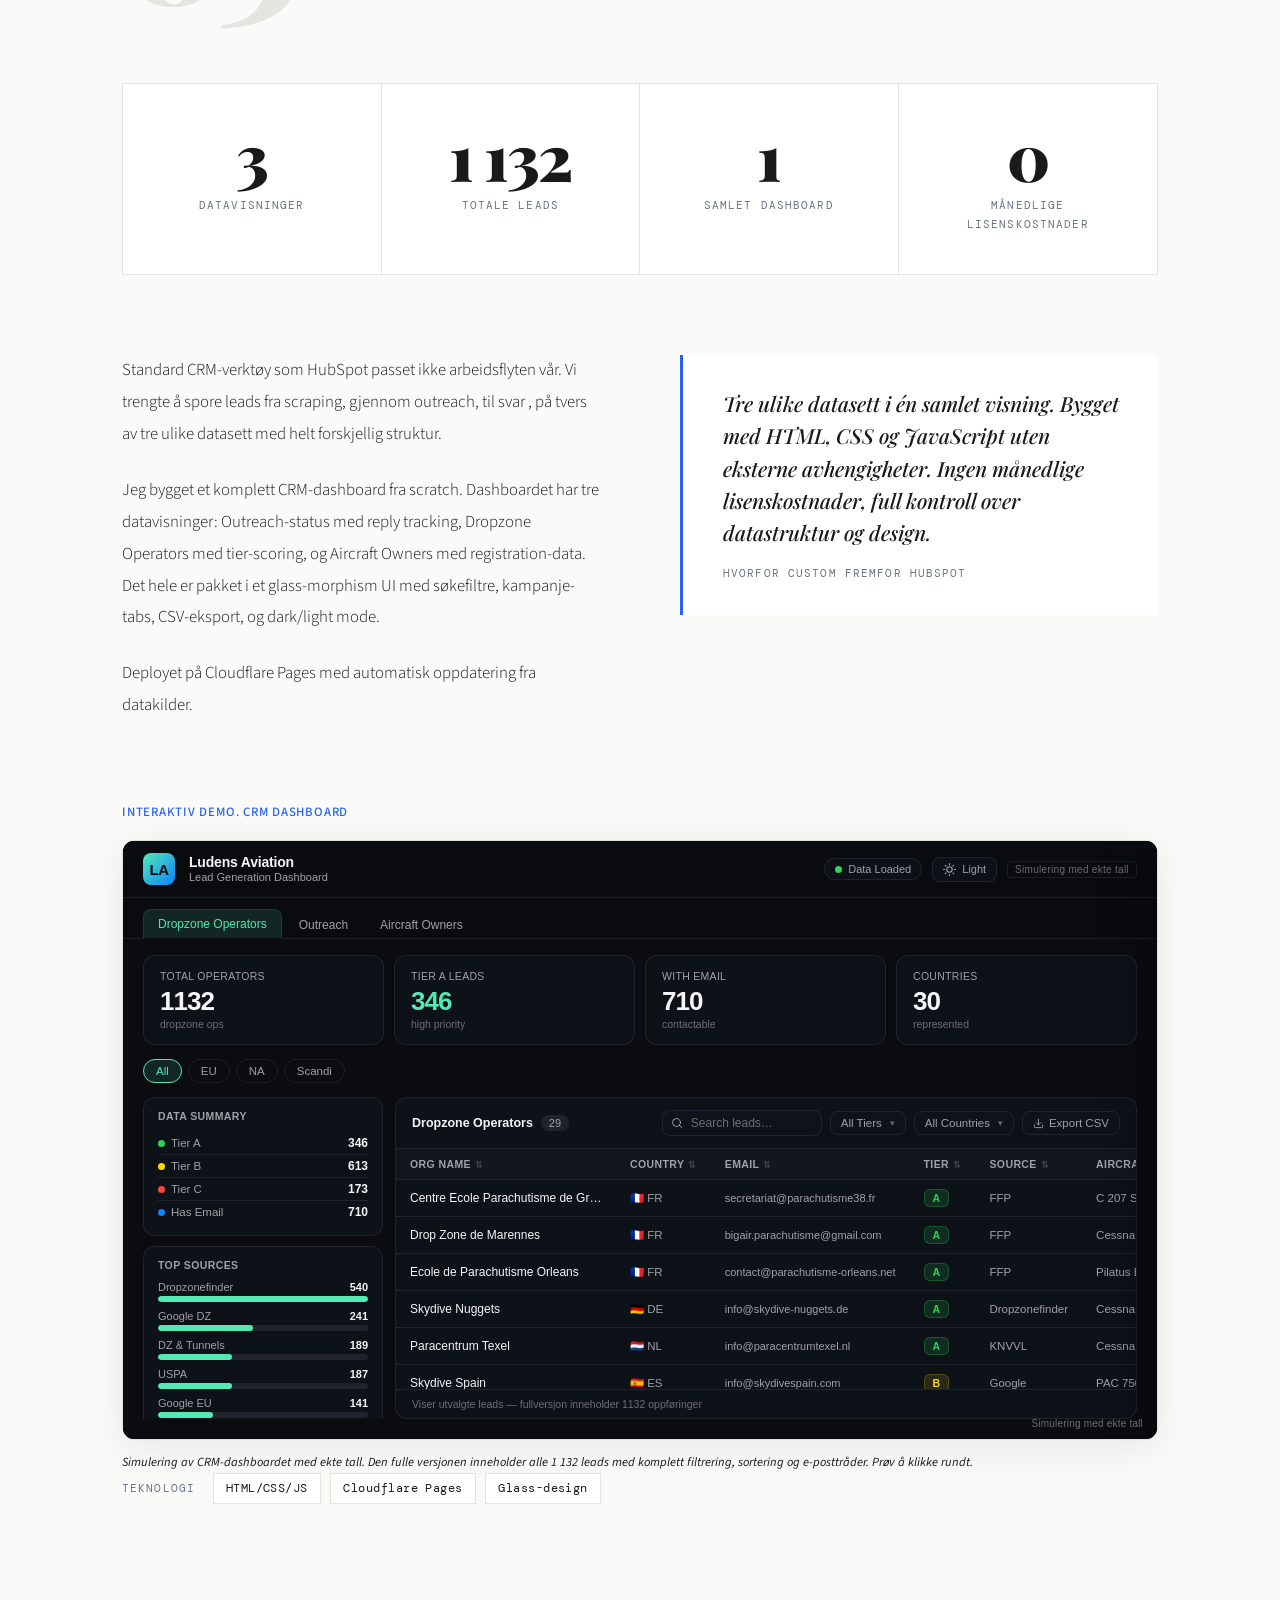
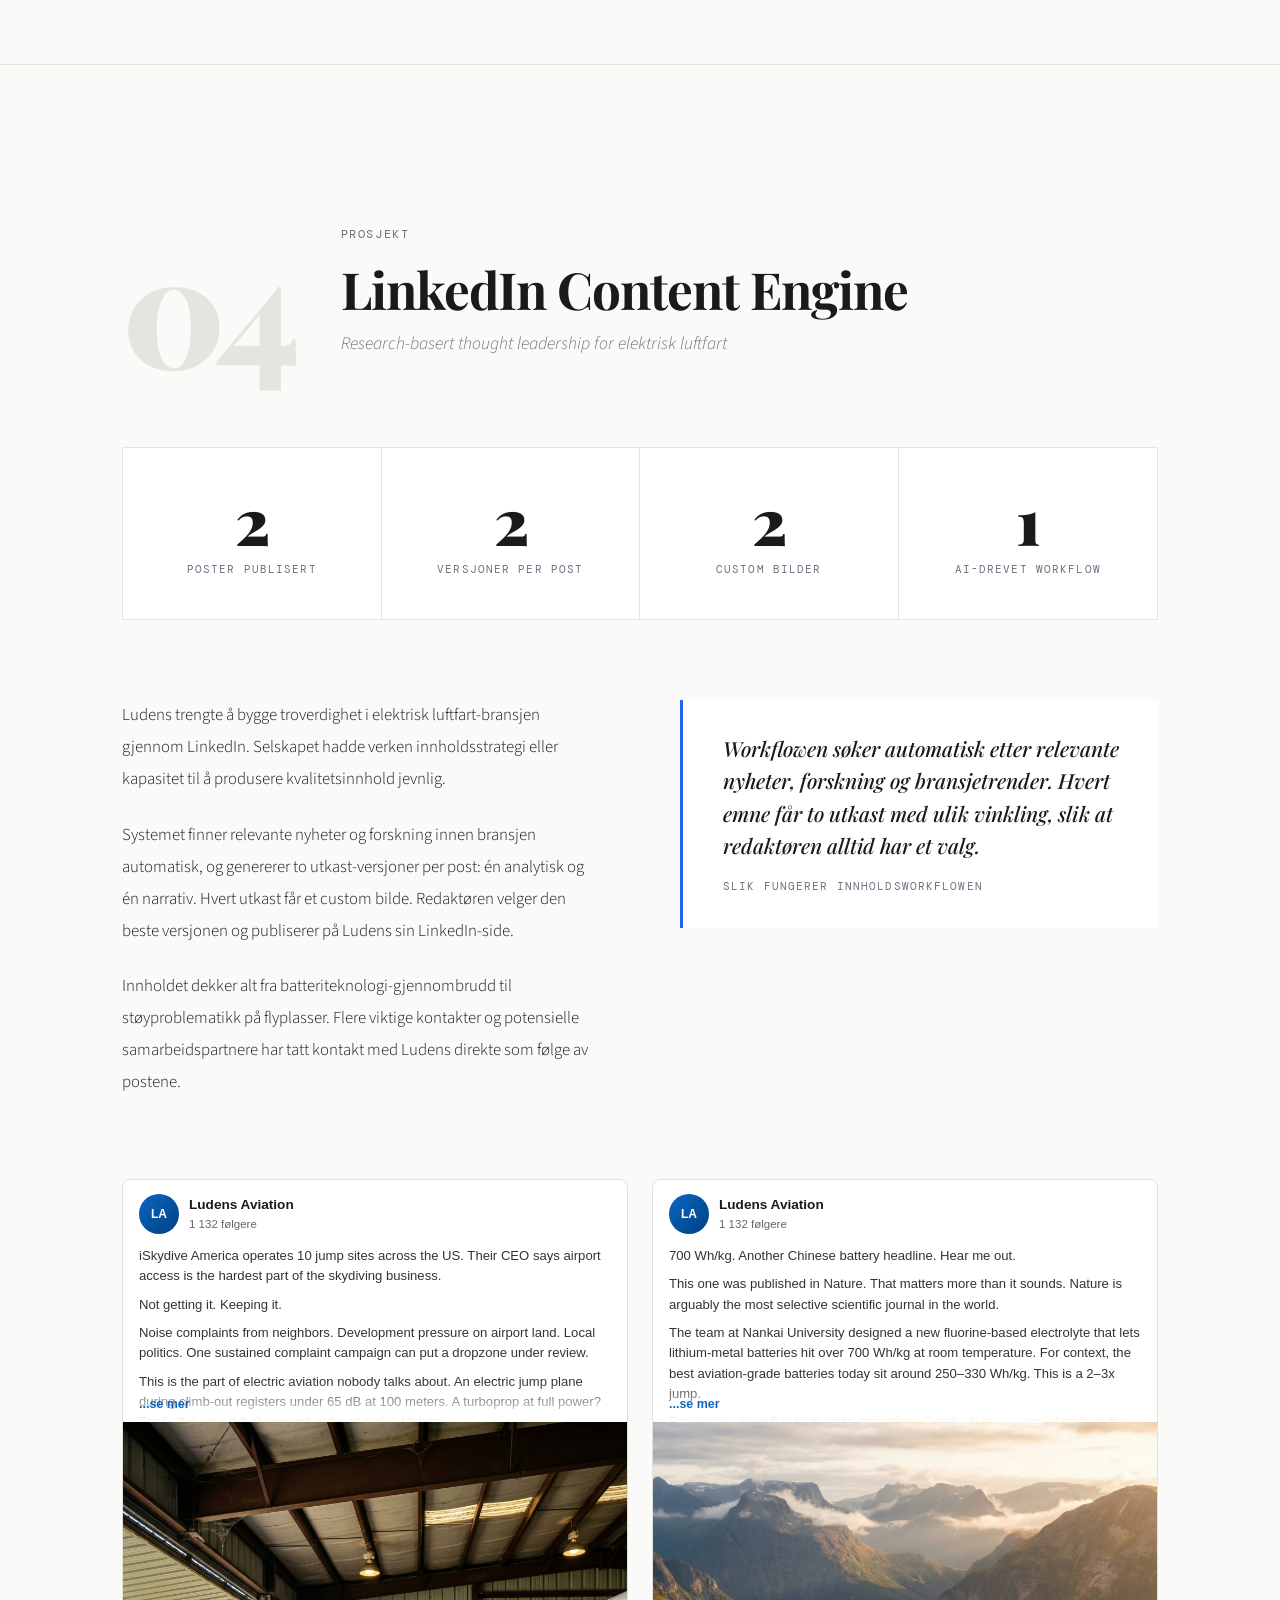
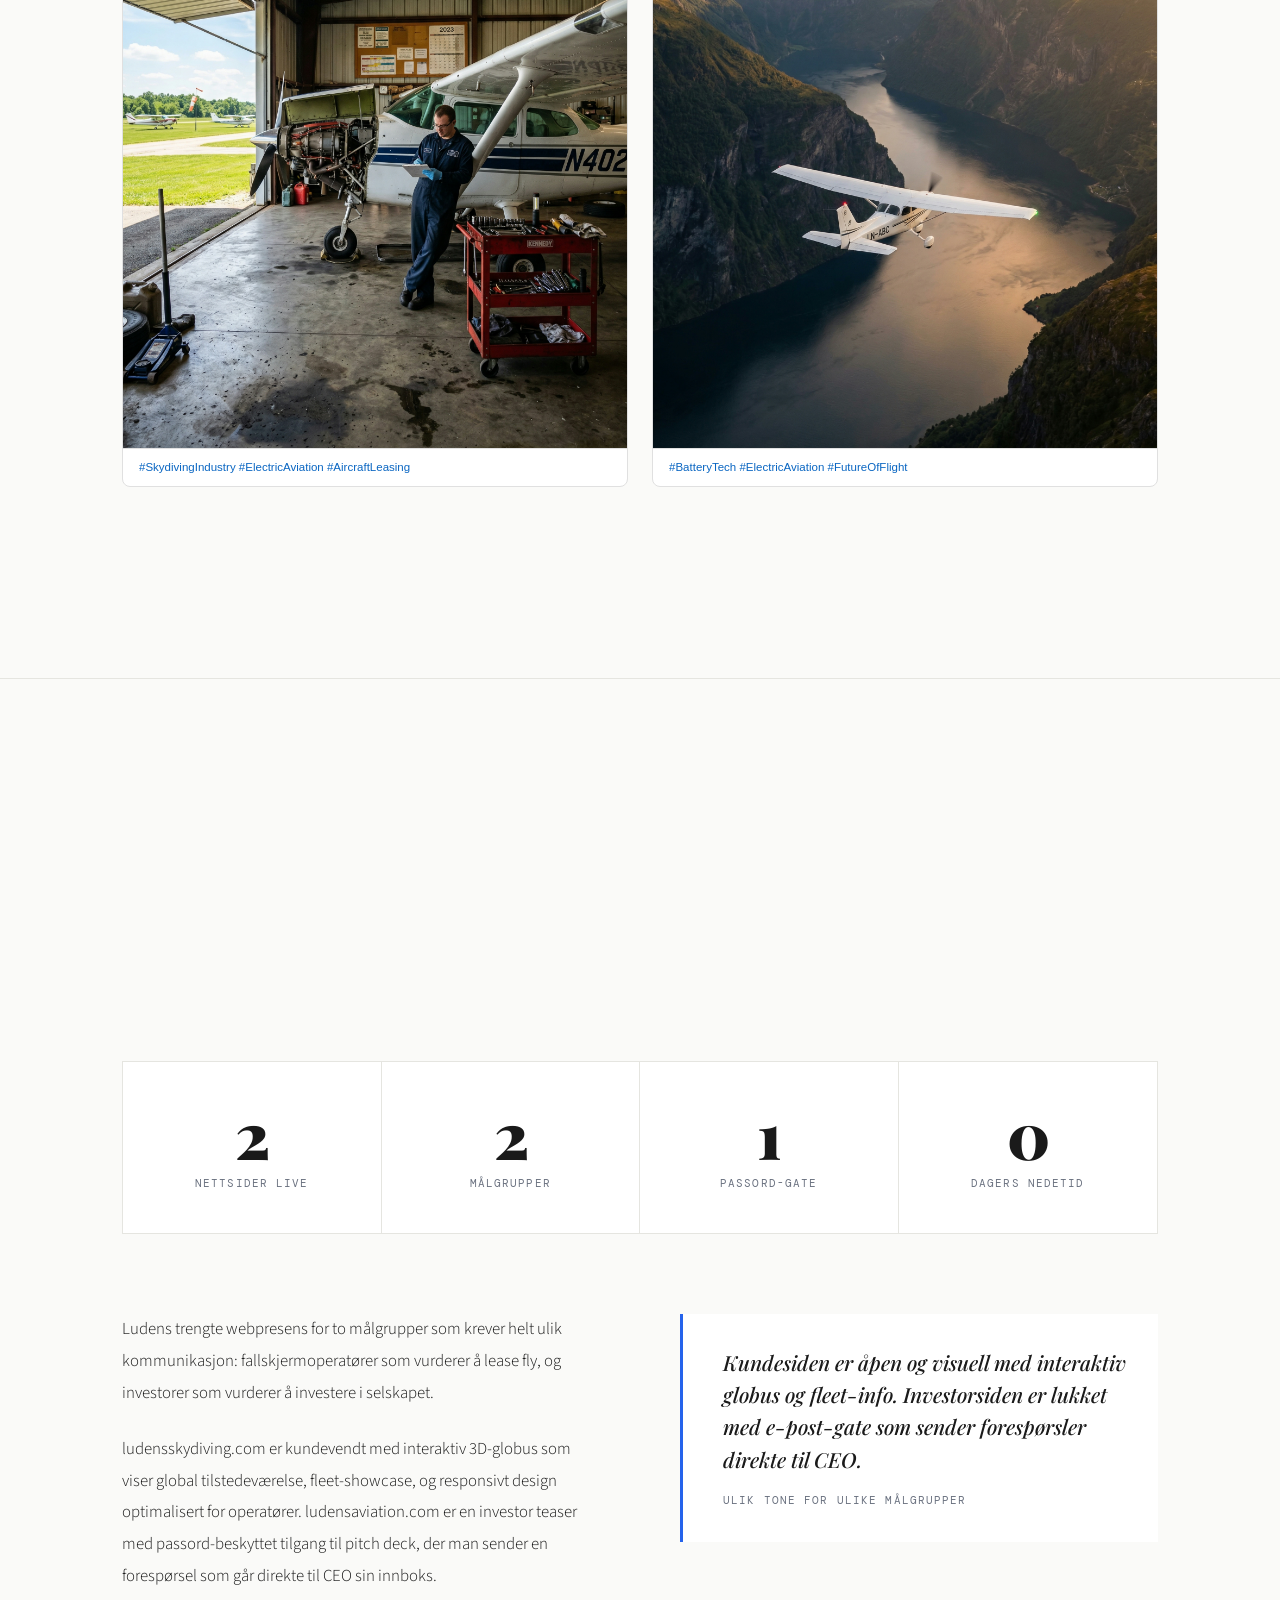
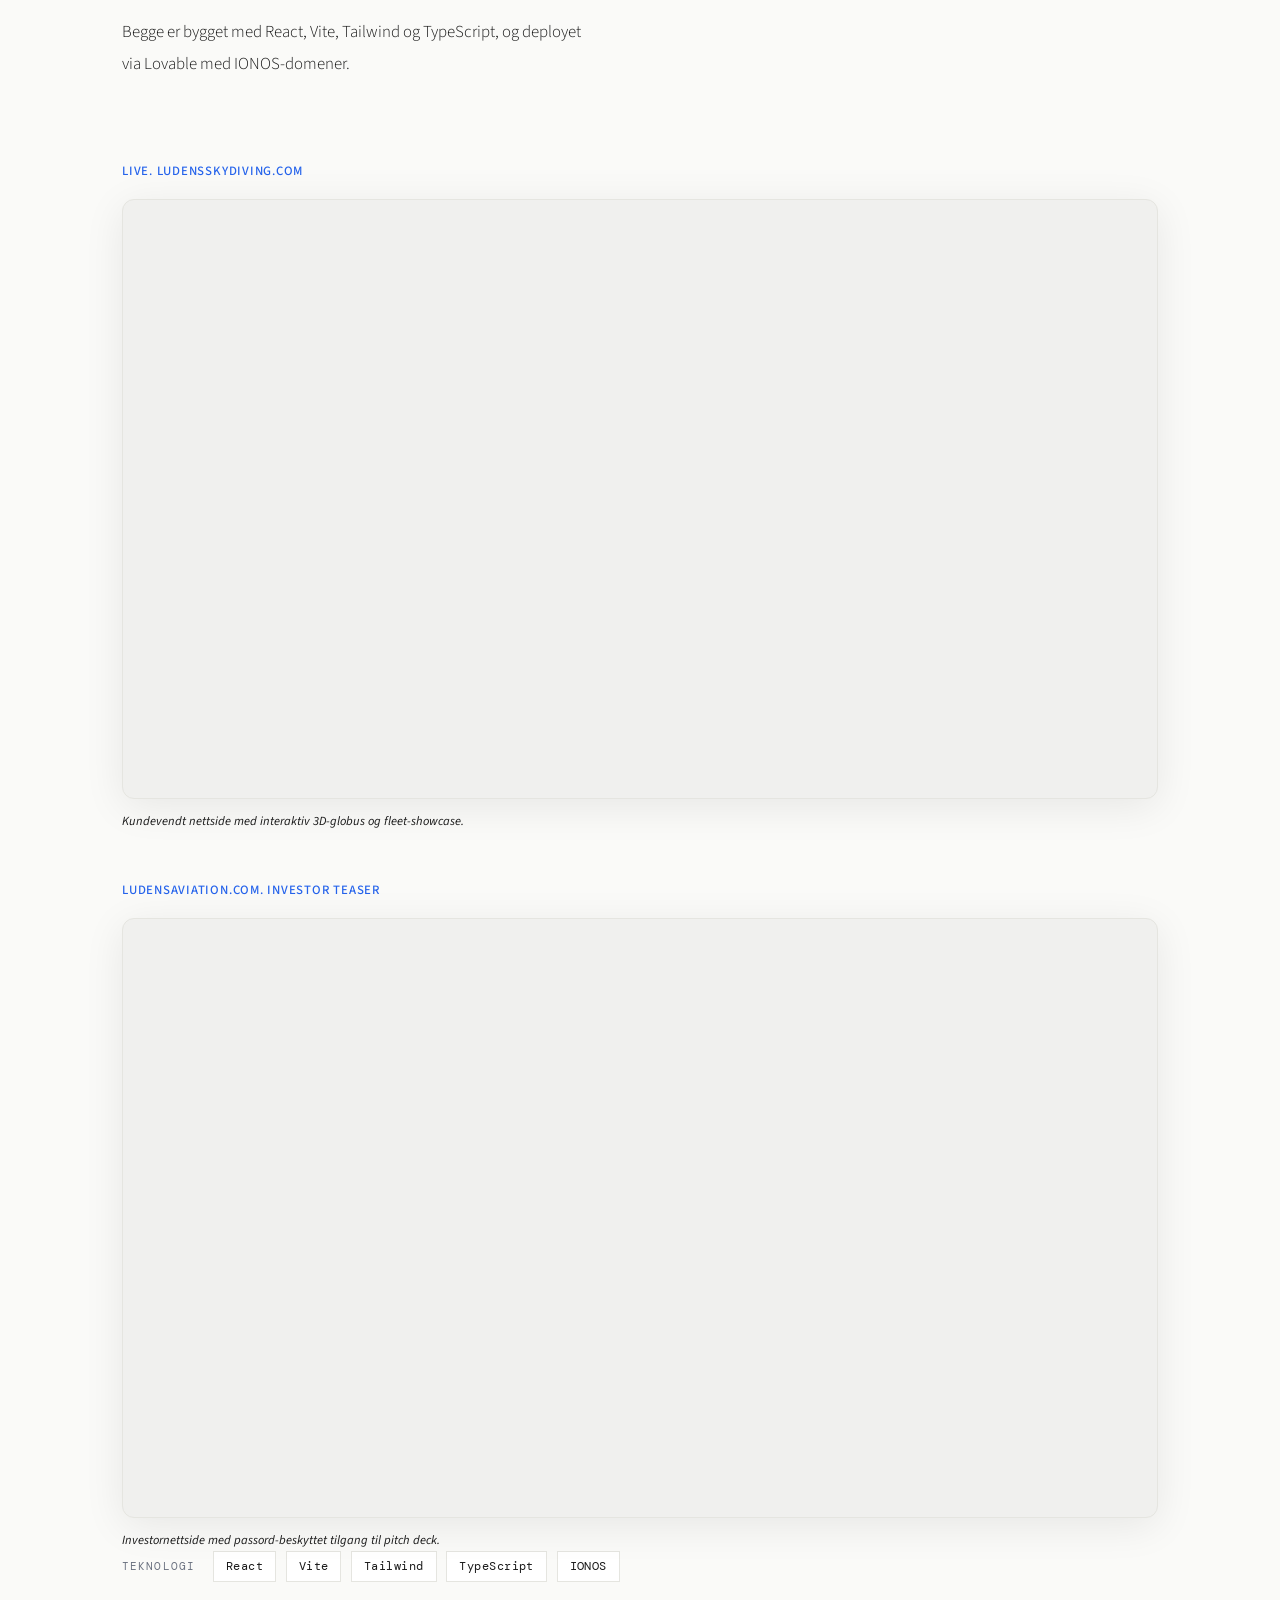
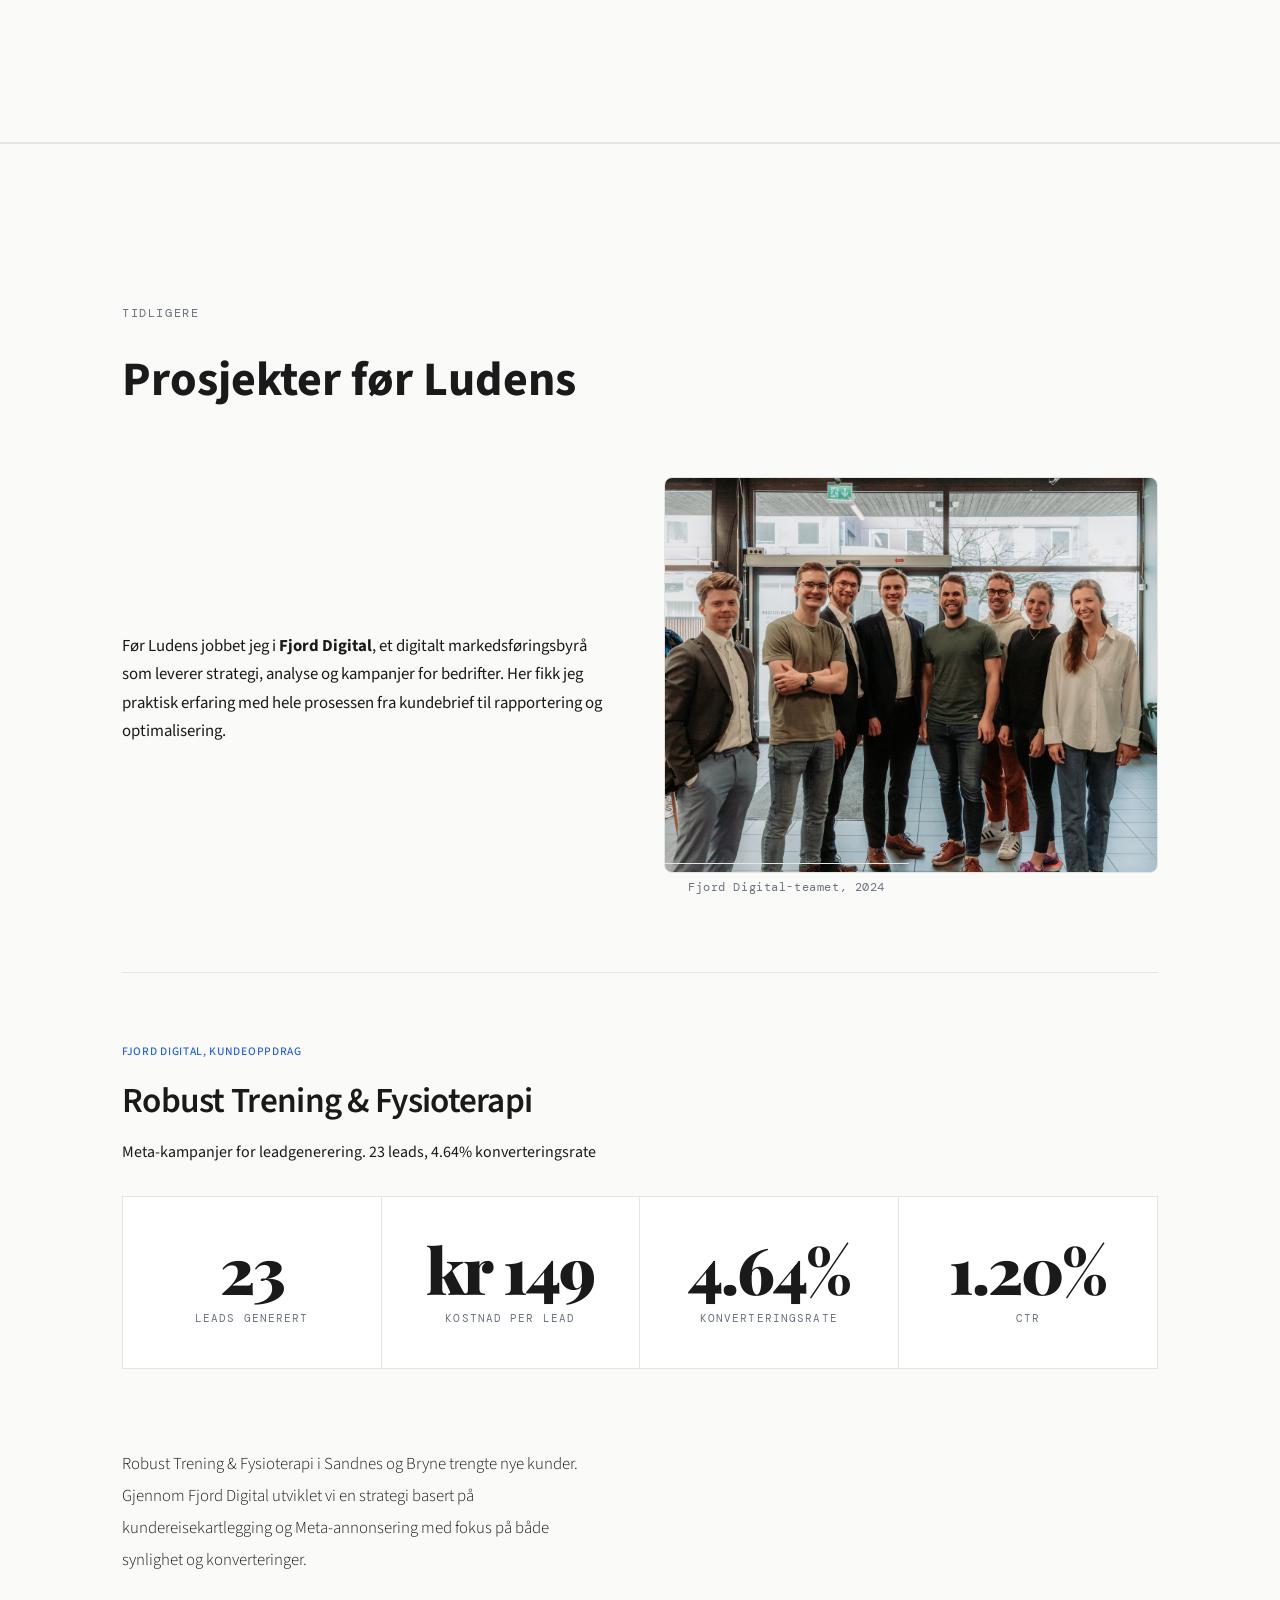
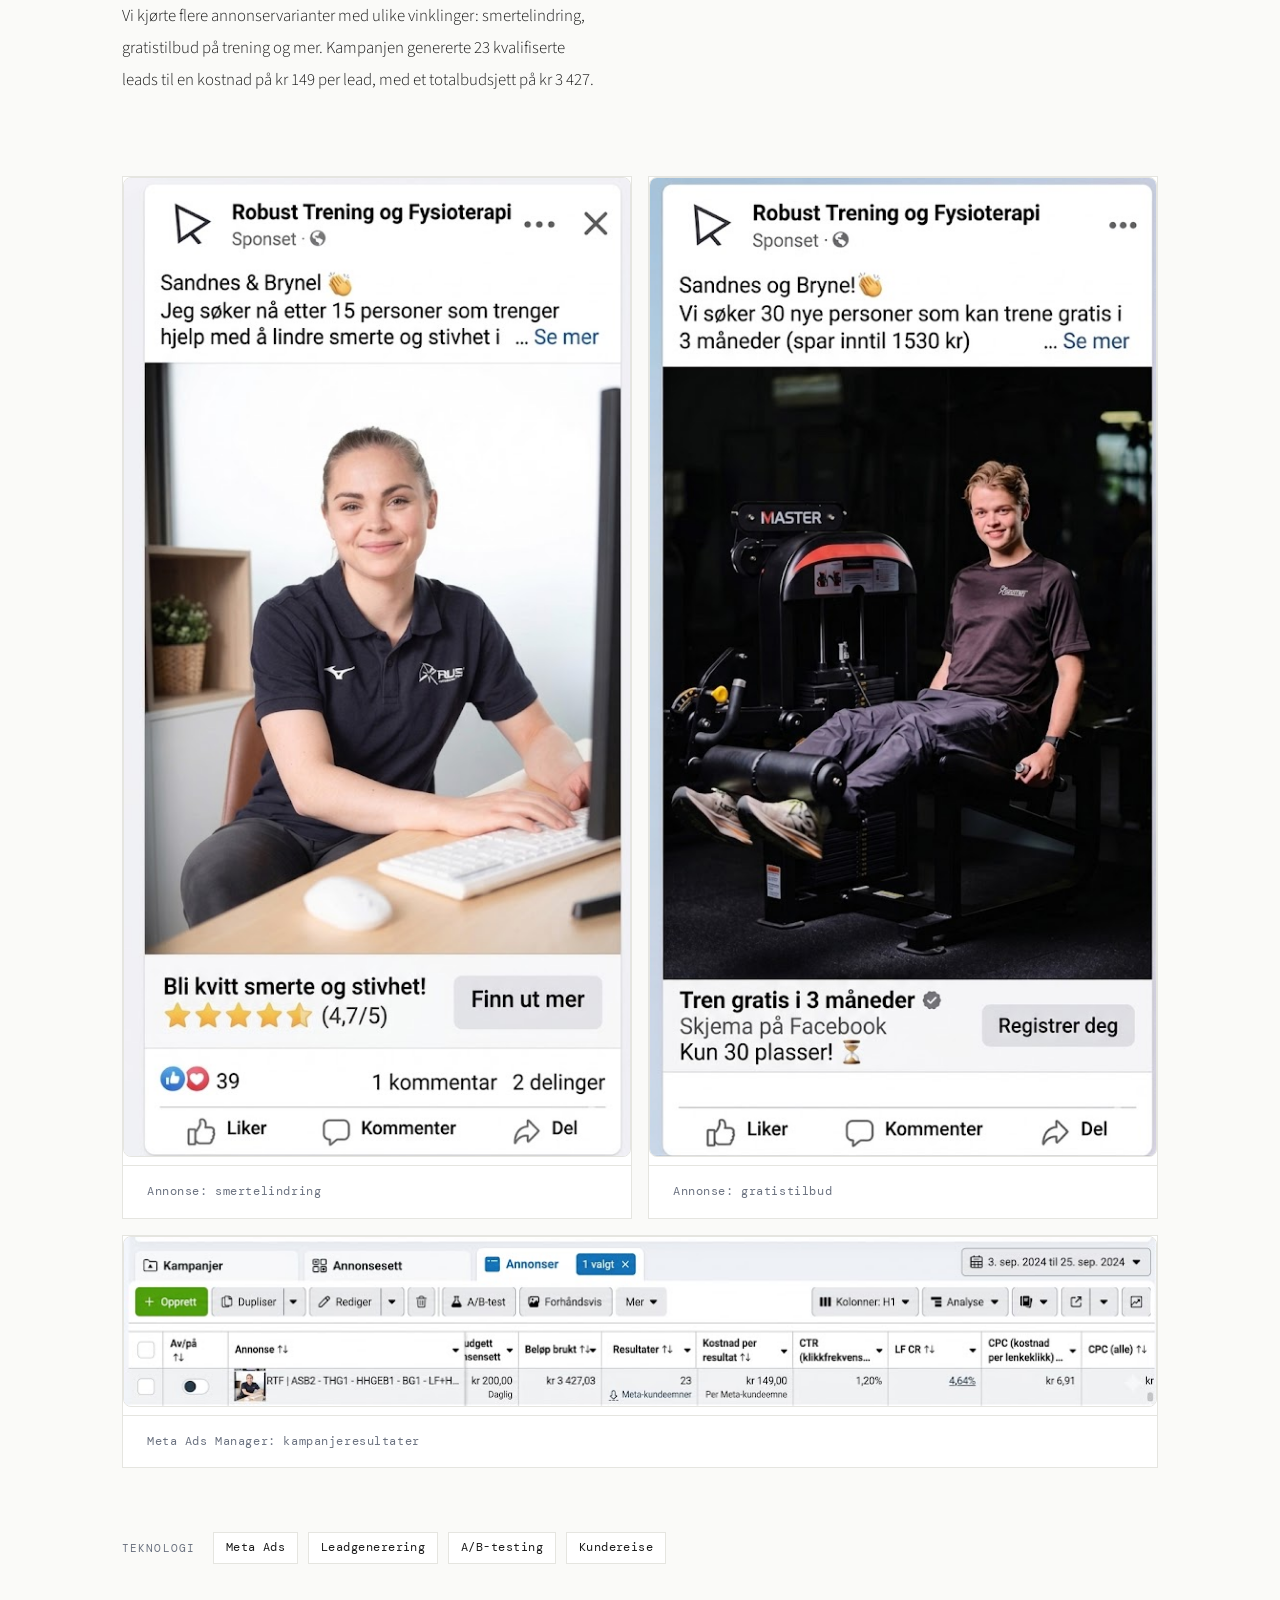
==== commit 071a31ba: "Move profile photo beside name, crop to face/chest Co-Authored-By: Claude Opus 4.6 (1M context) <nor" ====
--- a/portfolio-v2/index.html
+++ b/portfolio-v2/index.html
@@ -44,13 +44,14 @@
     <section class="hero" id="hero" aria-label="Introduksjon">
       <div class="container">
 
-        <div class="hero-profile reveal">
-          <img src="assets/hugo-profile.jpg" alt="Hugo Hedquist" class="hero-profile-img" />
-        </div>
-
         <p class="hero-label reveal">Portefølje 2026</p>
 
-        <h1 class="hero-name reveal reveal-delay-1">Hugo<br />Hedquist</h1>
+        <div class="hero-name-row reveal reveal-delay-1">
+          <h1 class="hero-name">Hugo<br />Hedquist</h1>
+          <div class="hero-profile">
+            <img src="assets/hugo-profile.jpg" alt="Hugo Hedquist" class="hero-profile-img" />
+          </div>
+        </div>
 
         <p class="hero-role reveal reveal-delay-2">Digital markedsfører og systembygger</p>
 
--- a/portfolio-v2/css/style.css
+++ b/portfolio-v2/css/style.css
@@ -147,17 +147,35 @@
   border-bottom: 1px solid var(--border);
 }
 
+.hero-name-row {
+  display: flex;
+  align-items: center;
+  gap: 2.5rem;
+}
+
 .hero-profile {
-  margin-bottom: 2rem;
+  flex-shrink: 0;
 }
 
 .hero-profile-img {
-  width: 140px;
-  height: 140px;
+  width: 160px;
+  height: 160px;
   border-radius: 20px;
   object-fit: cover;
-  object-position: center 20%;
+  object-position: center 15%;
   border: 2px solid var(--border);
+}
+
+@media (max-width: 768px) {
+  .hero-name-row {
+    flex-direction: column;
+    align-items: flex-start;
+    gap: 1.5rem;
+  }
+  .hero-profile-img {
+    width: 120px;
+    height: 120px;
+  }
 }
 
 .hero-label {
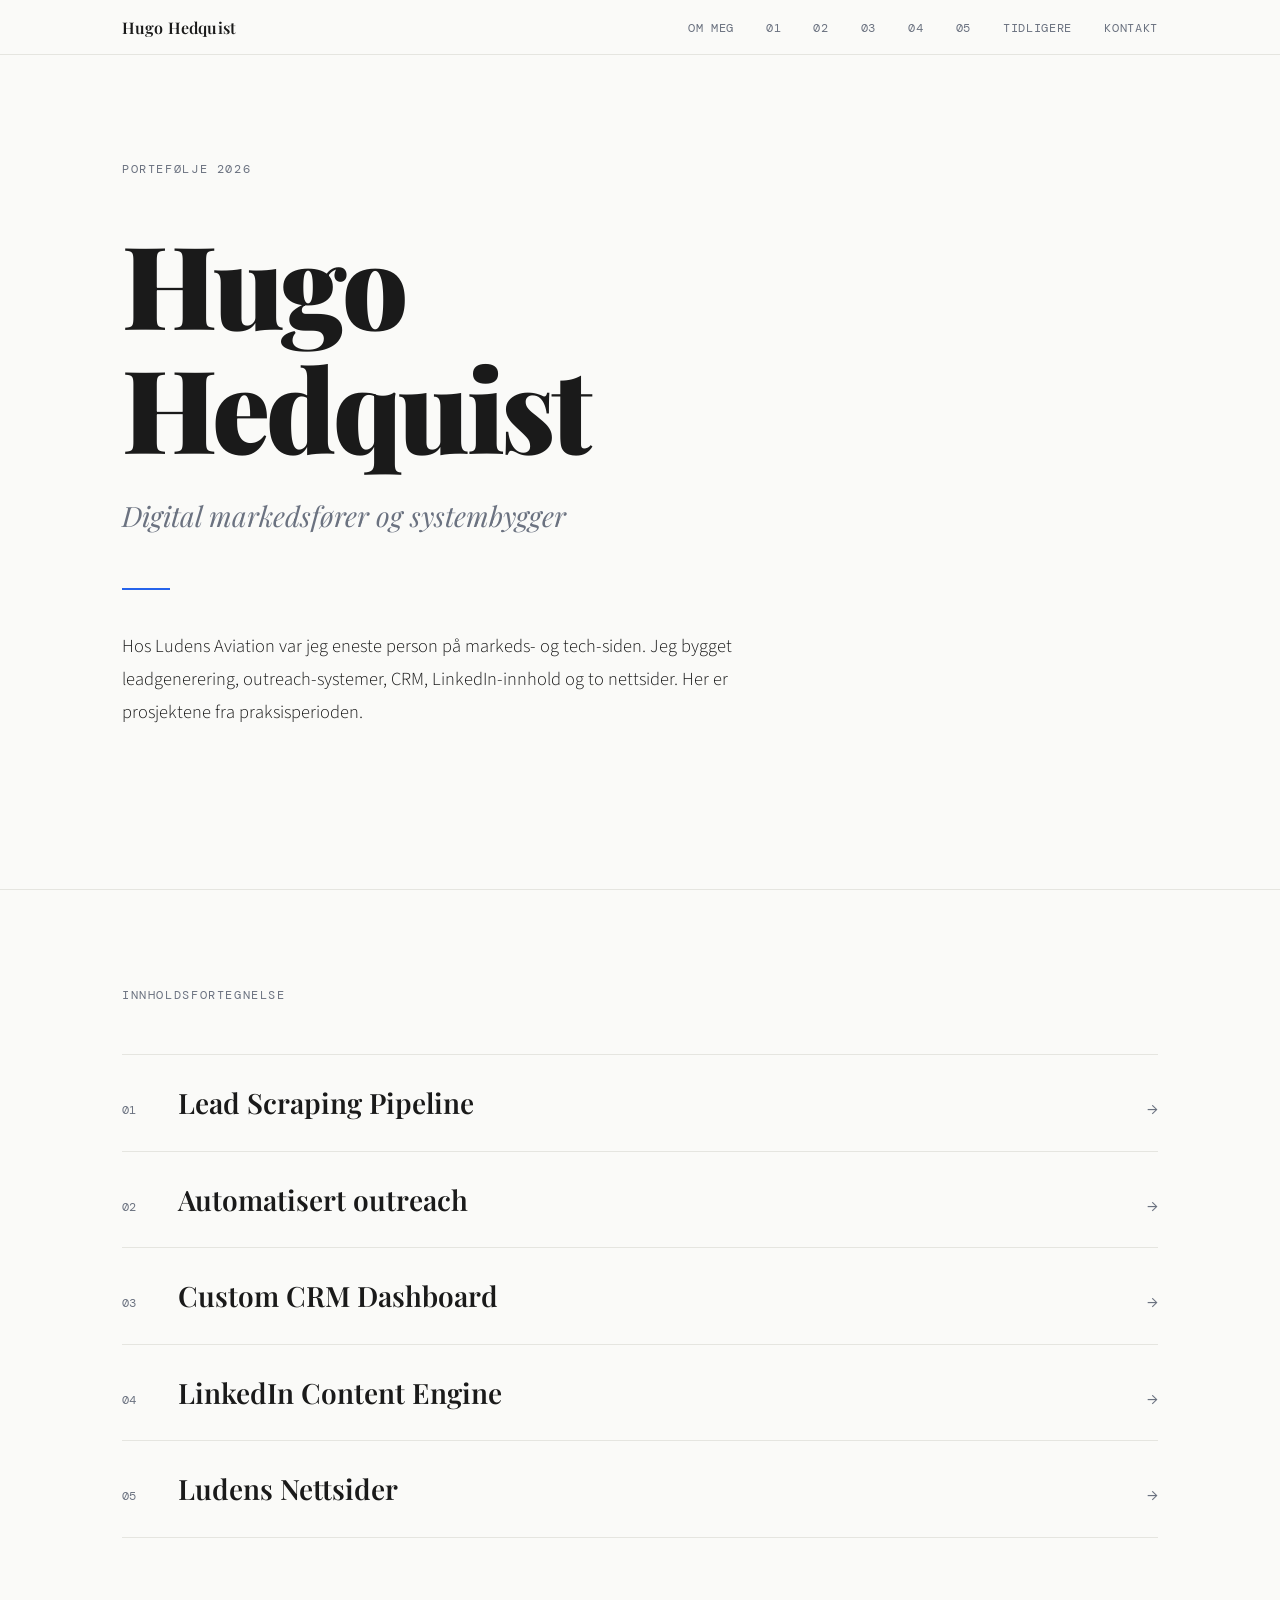
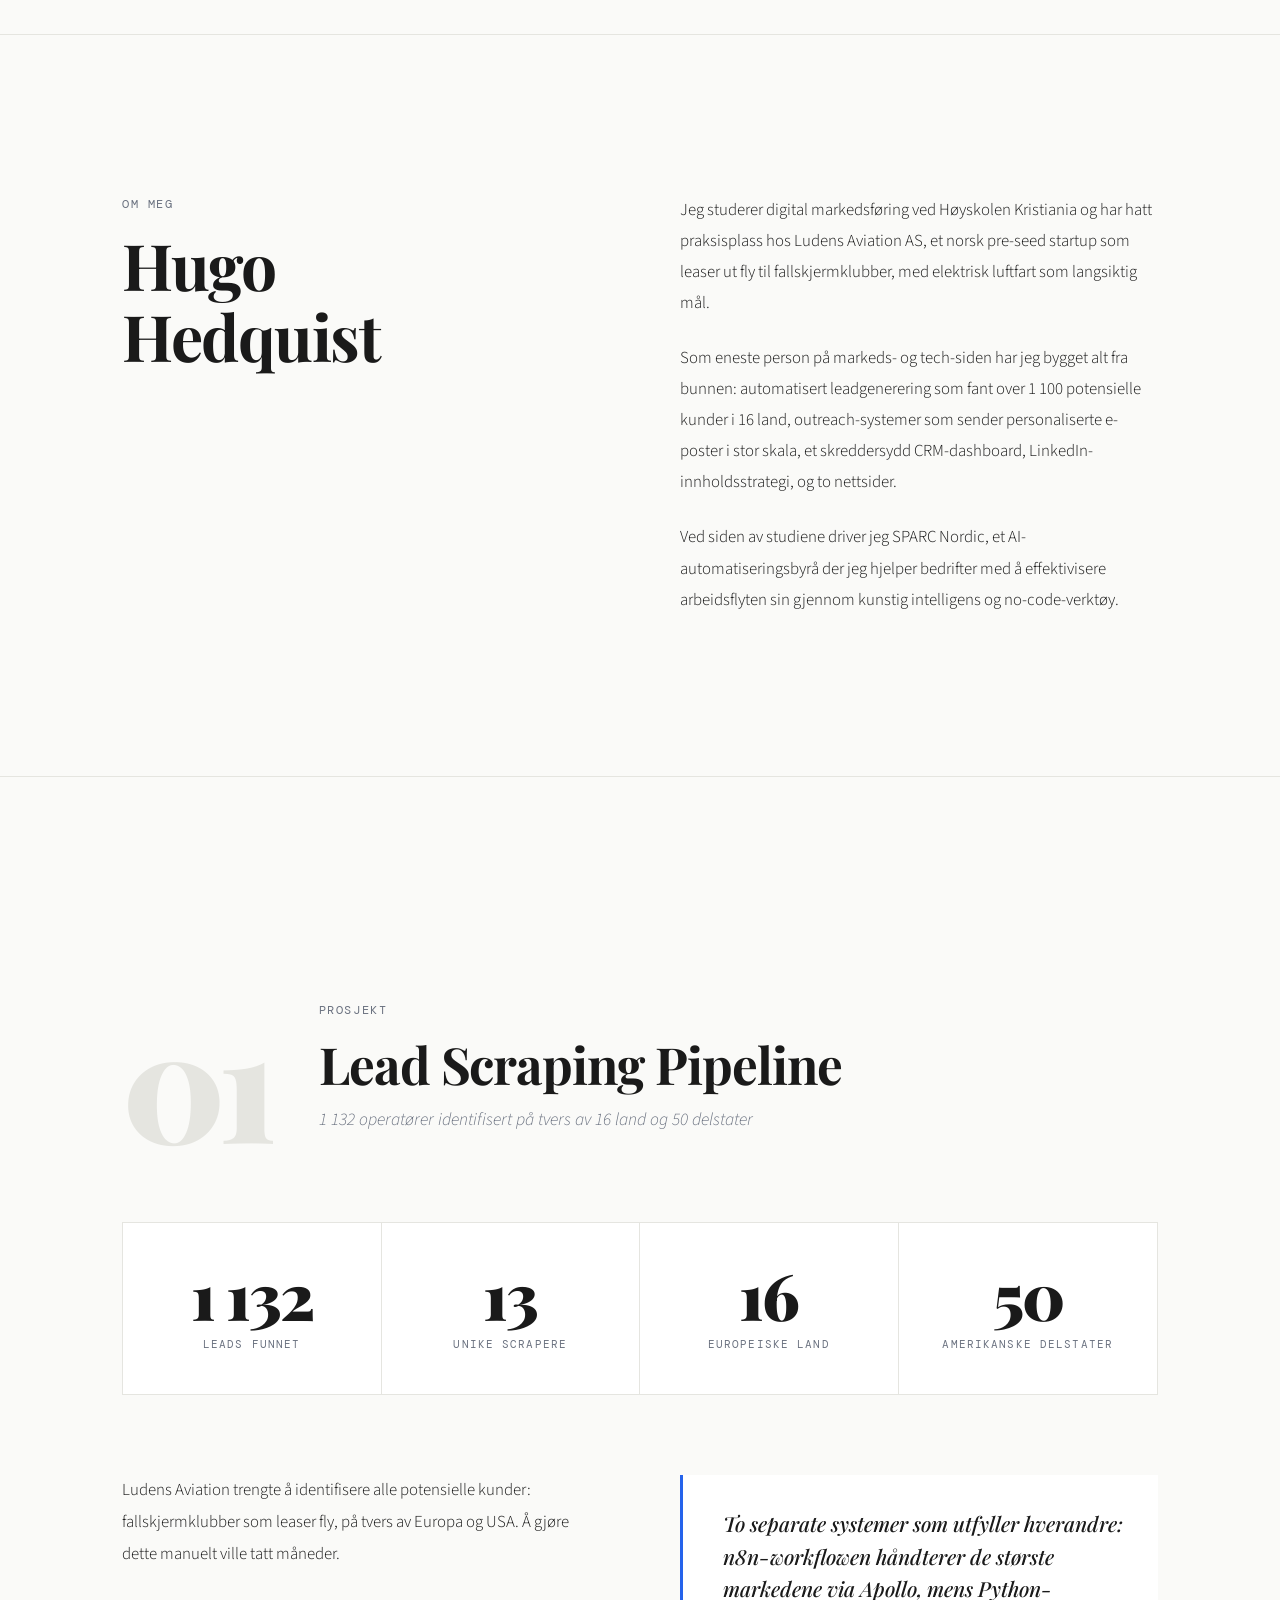
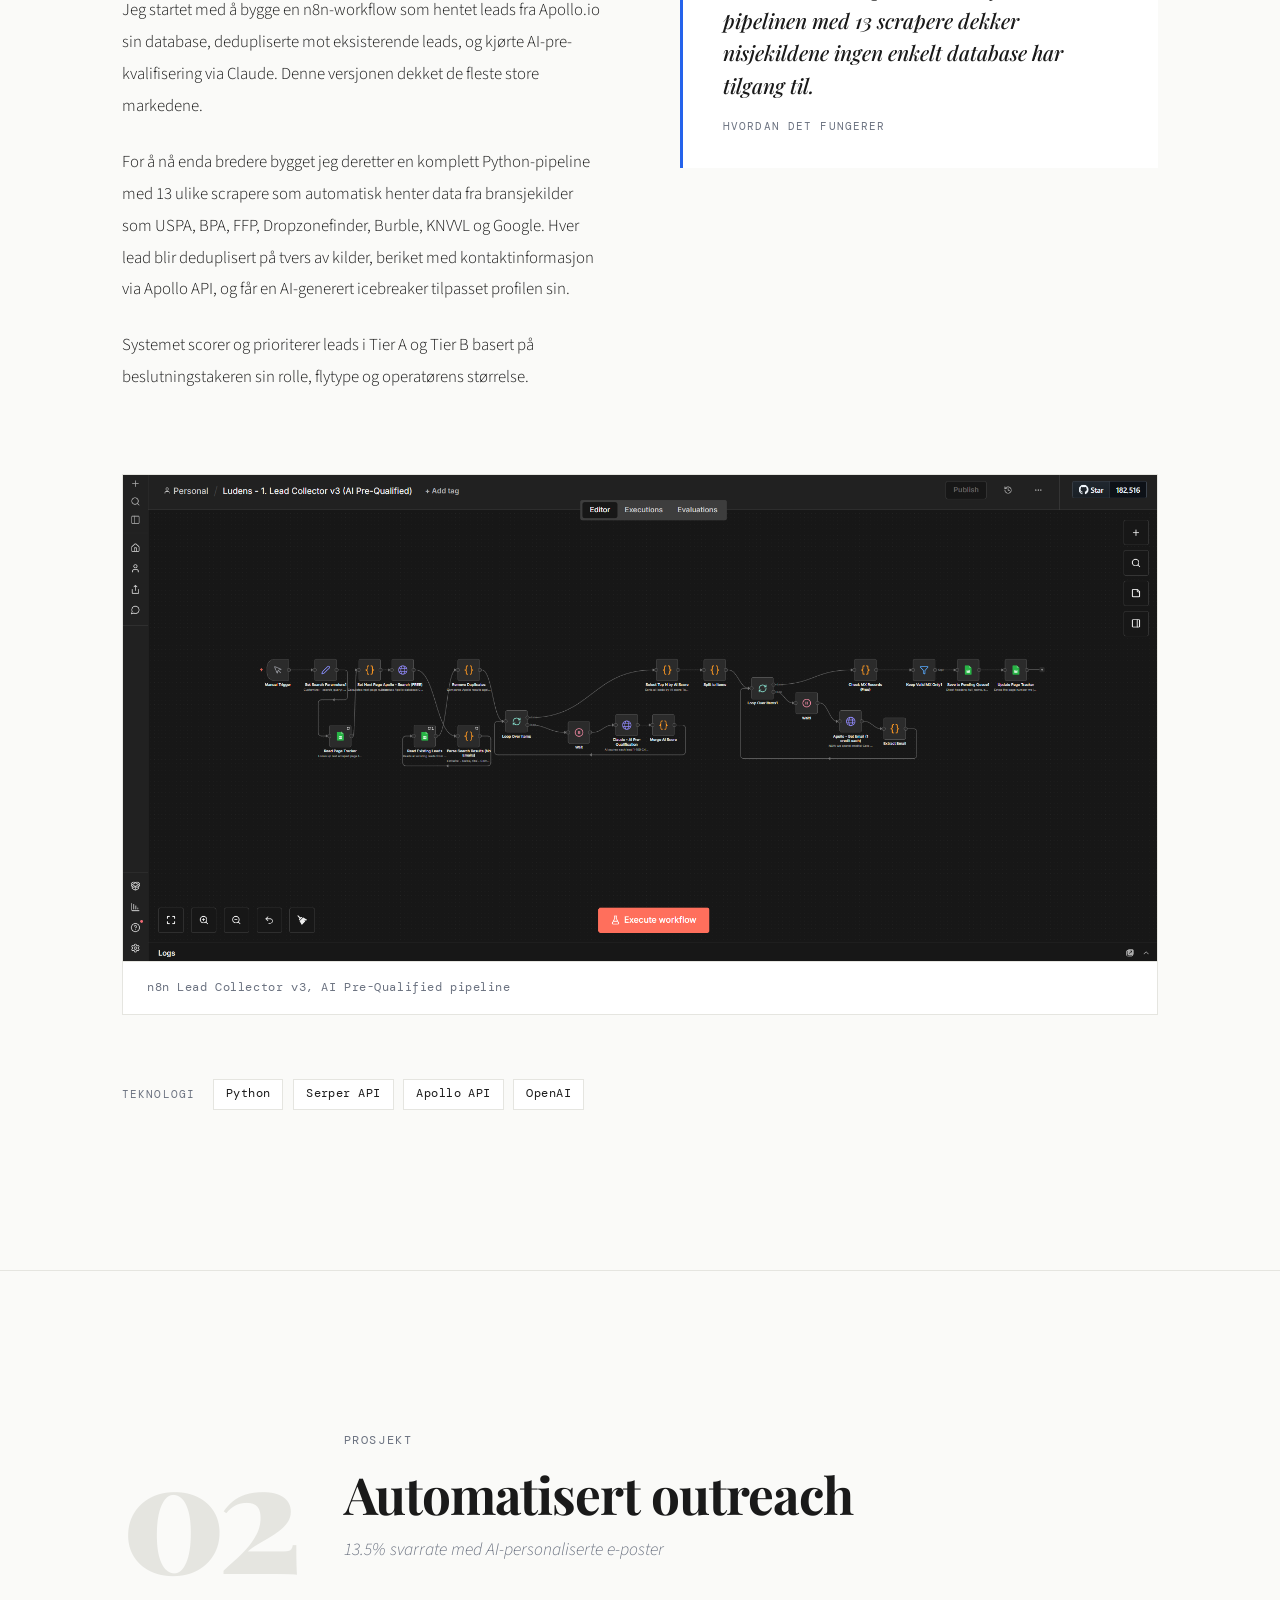
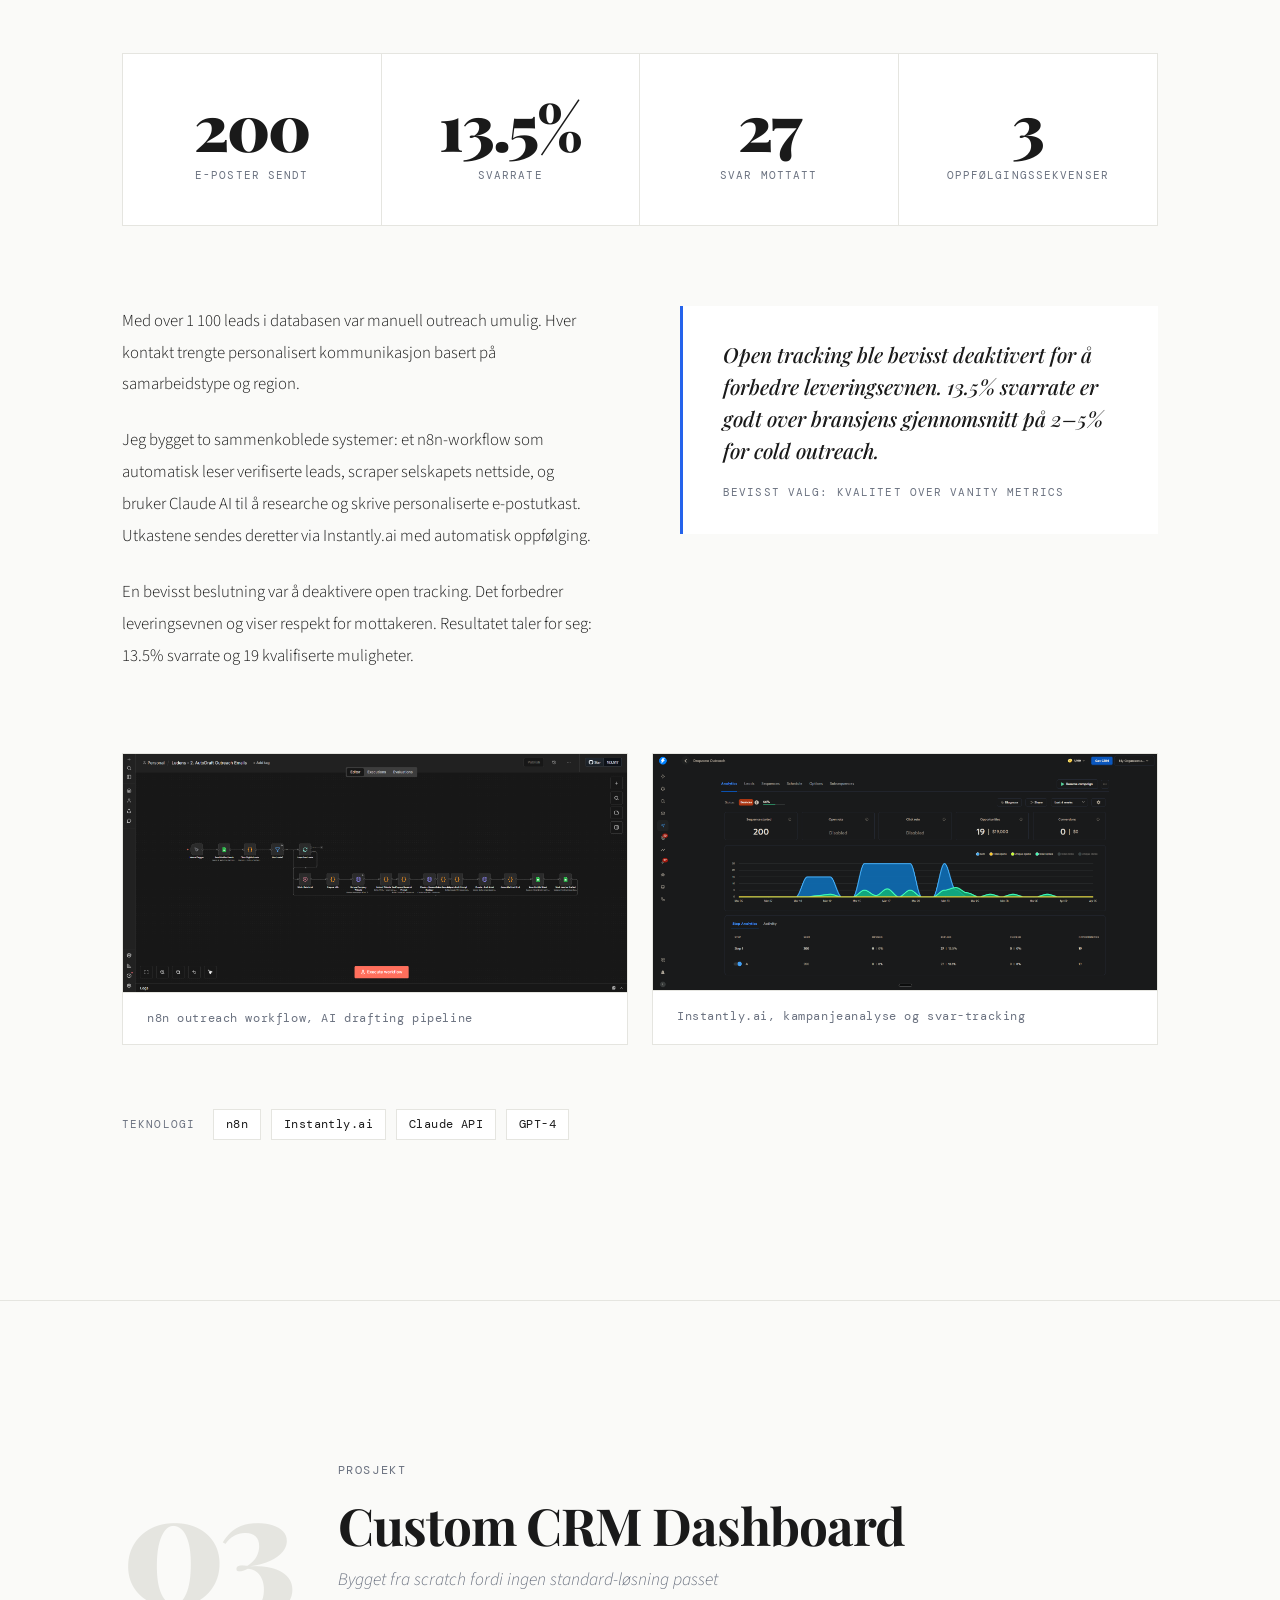
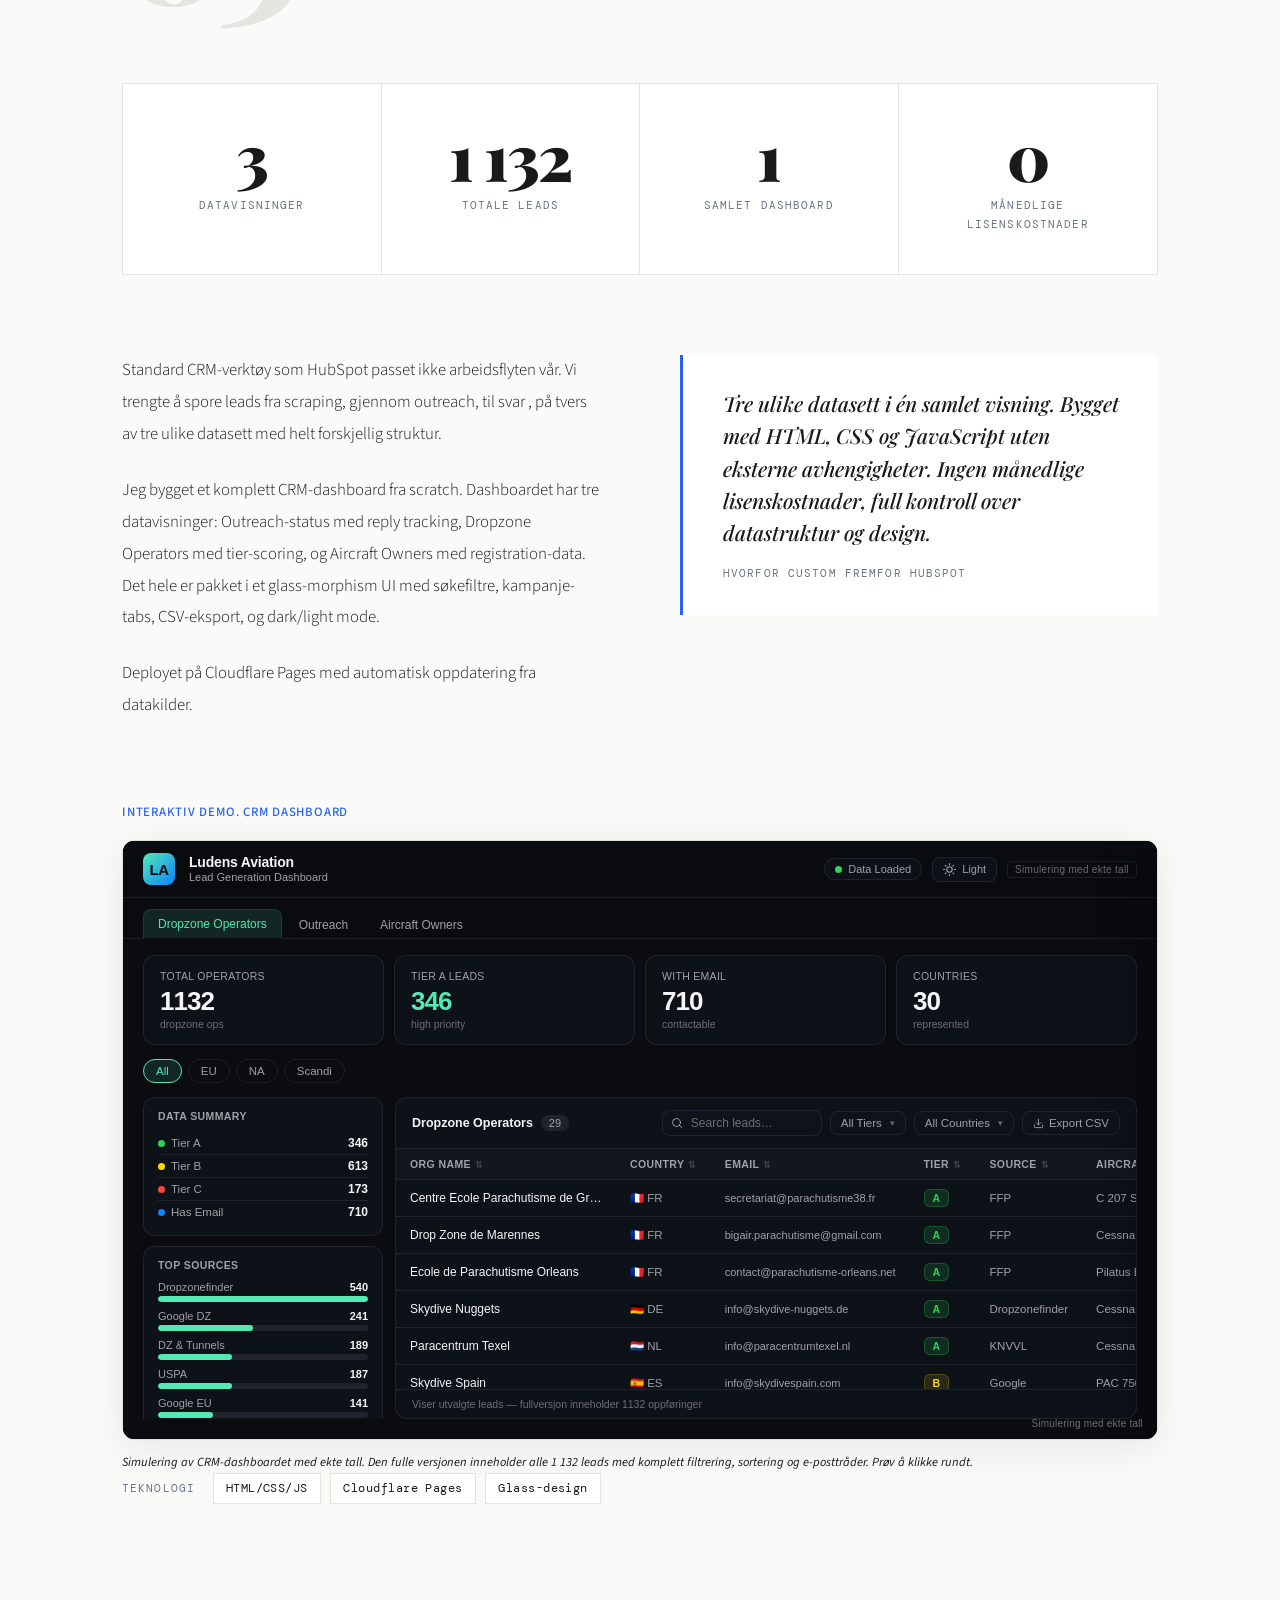
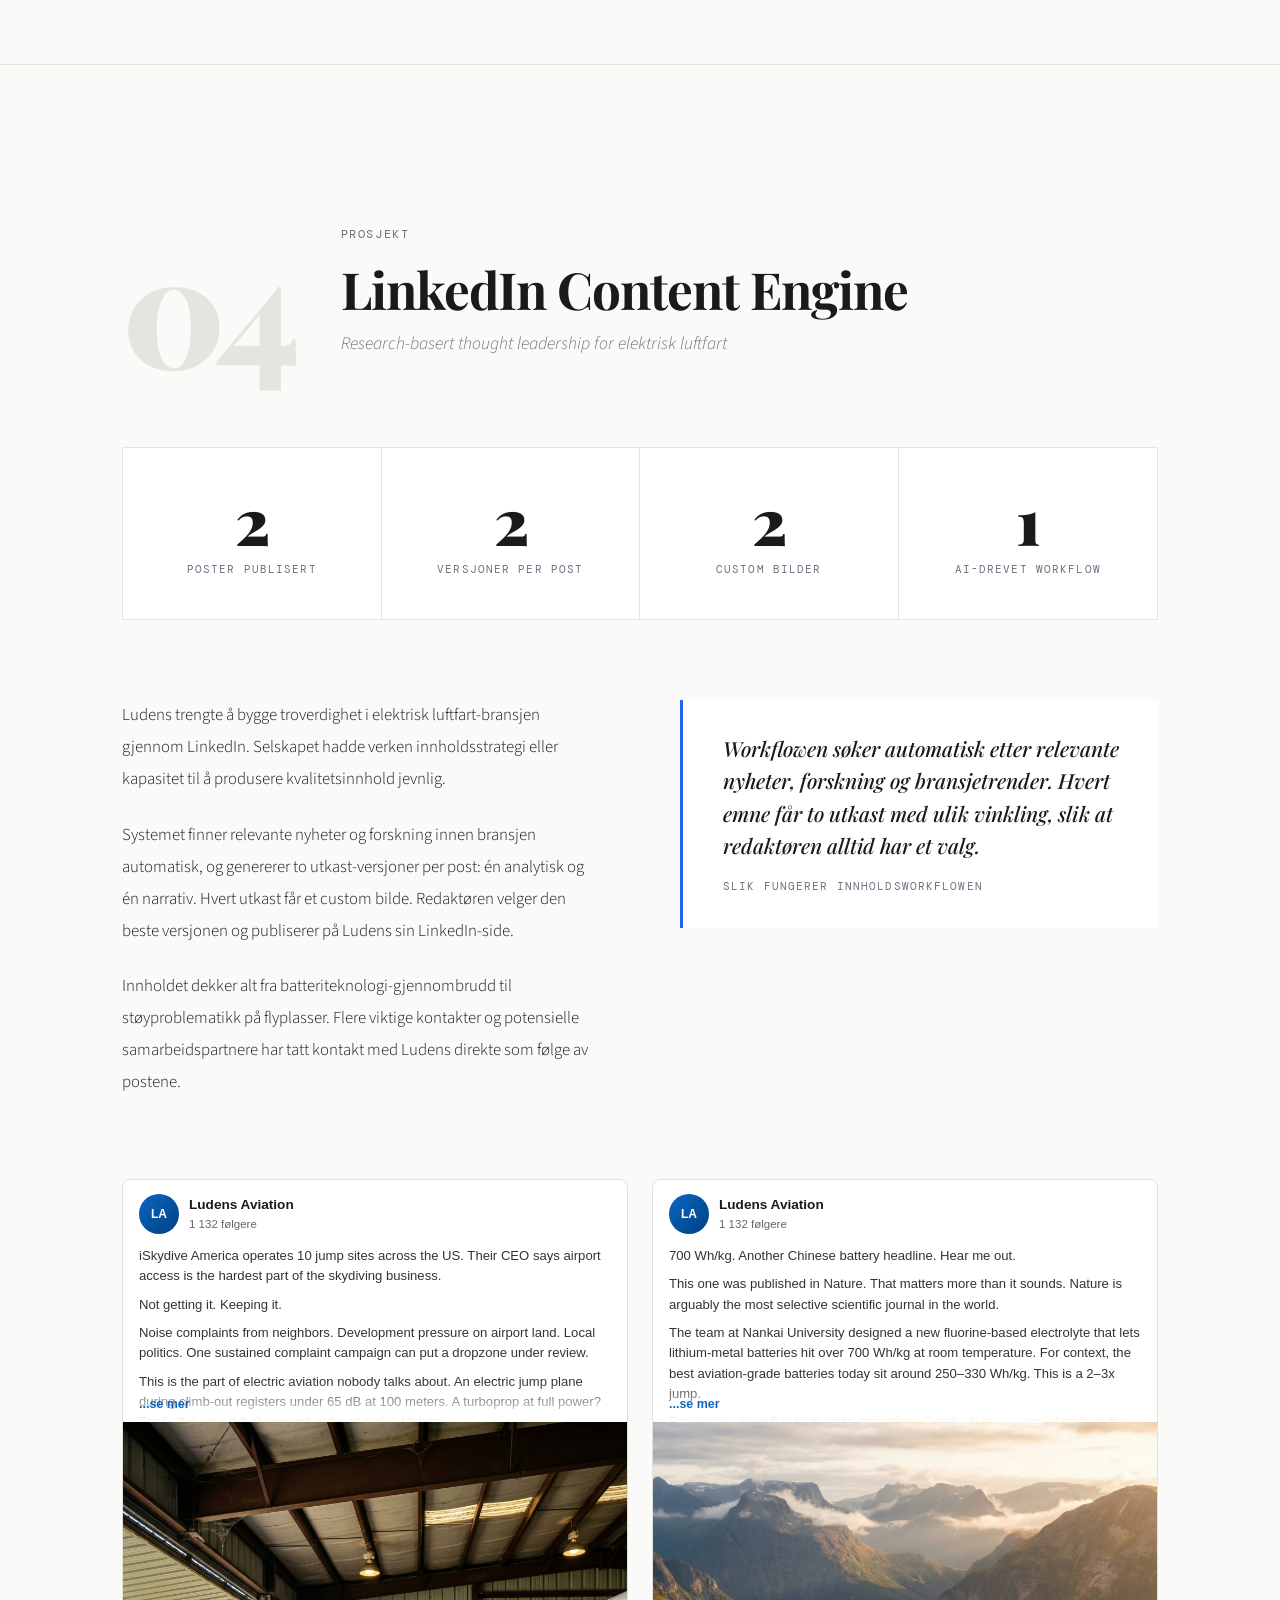
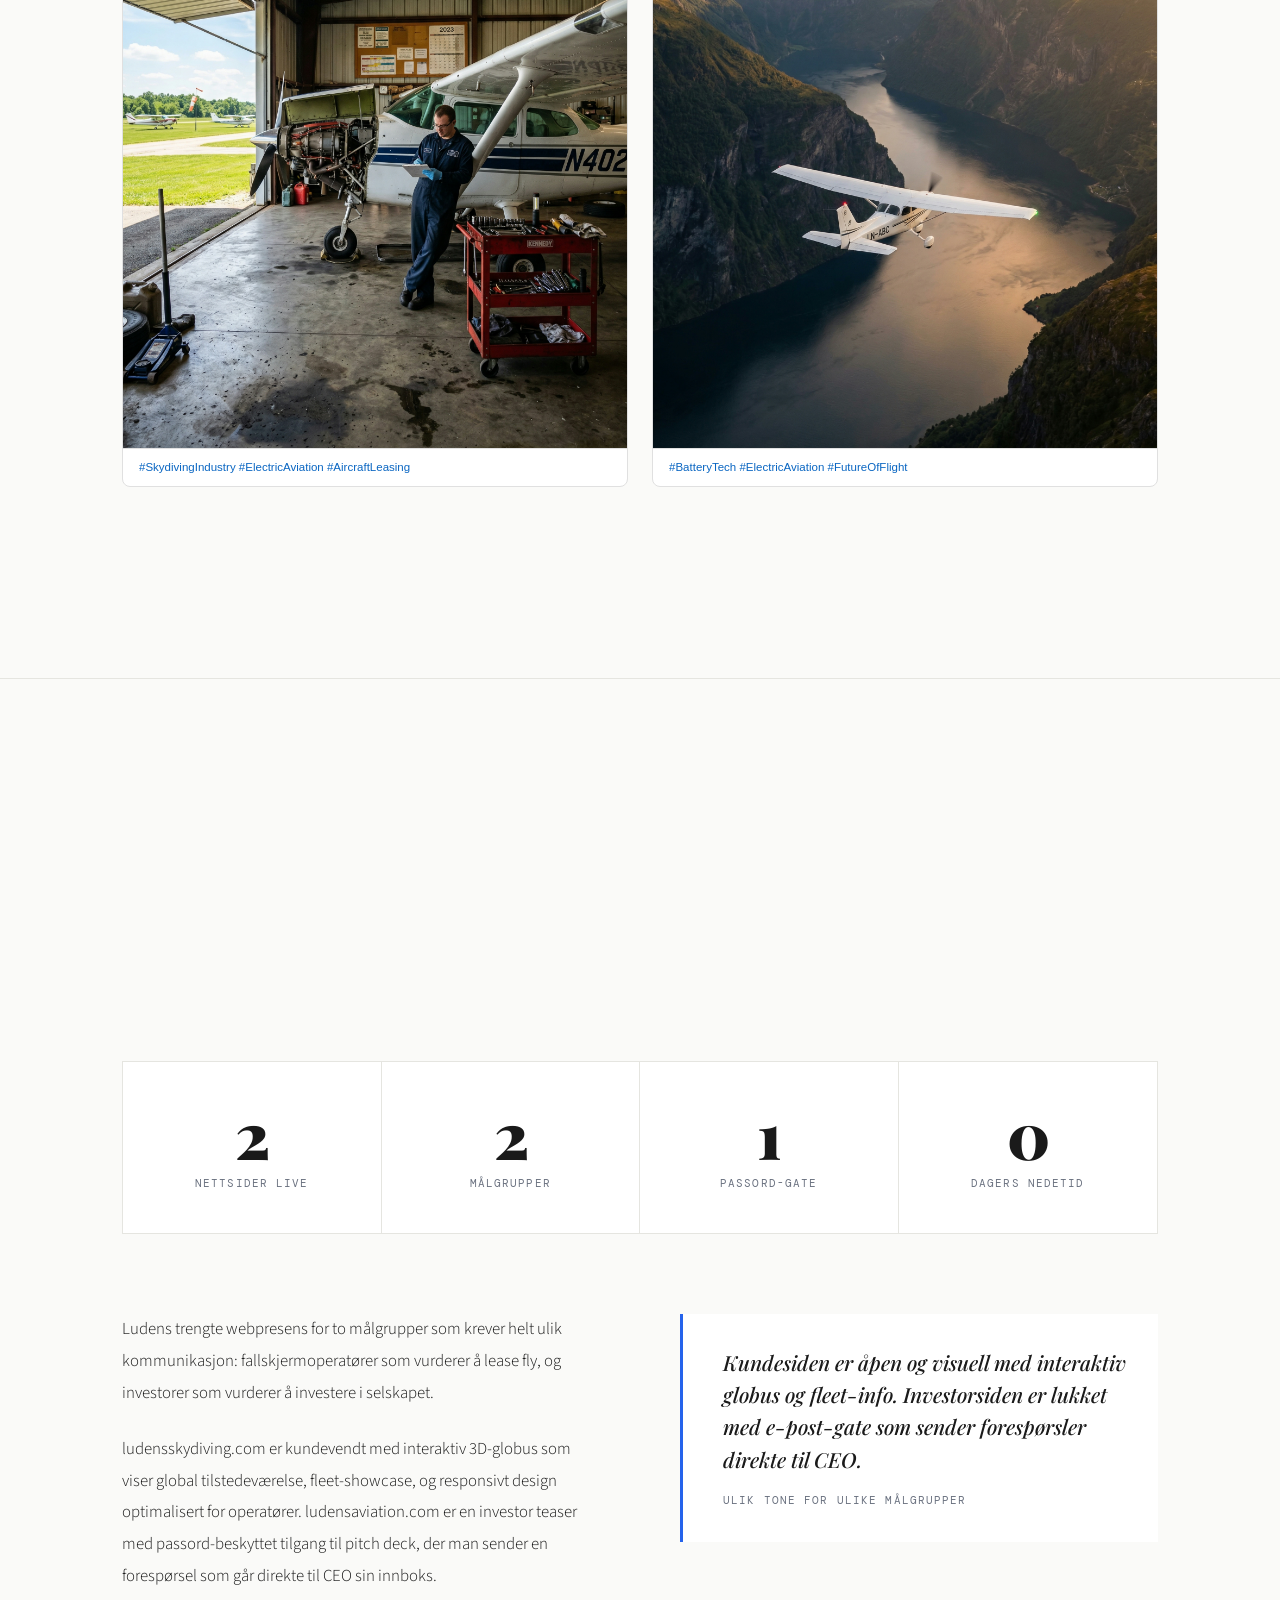
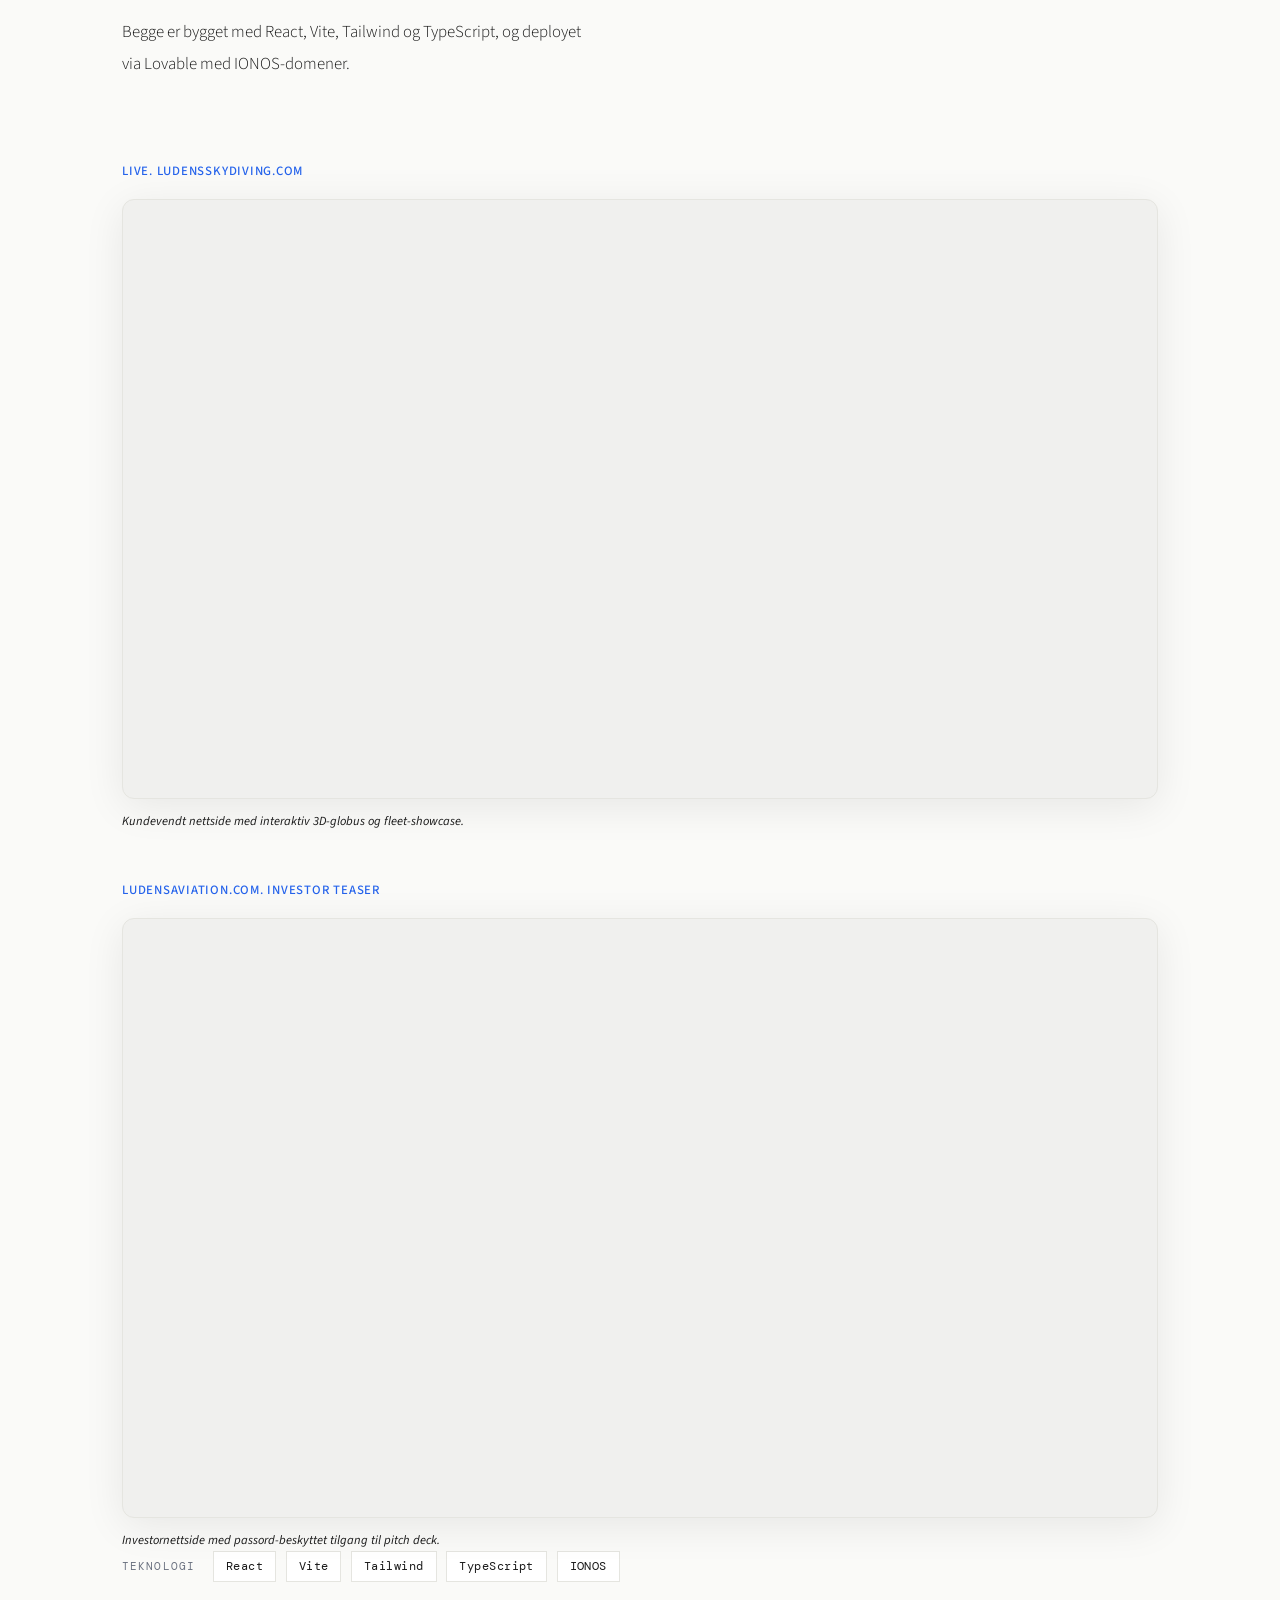
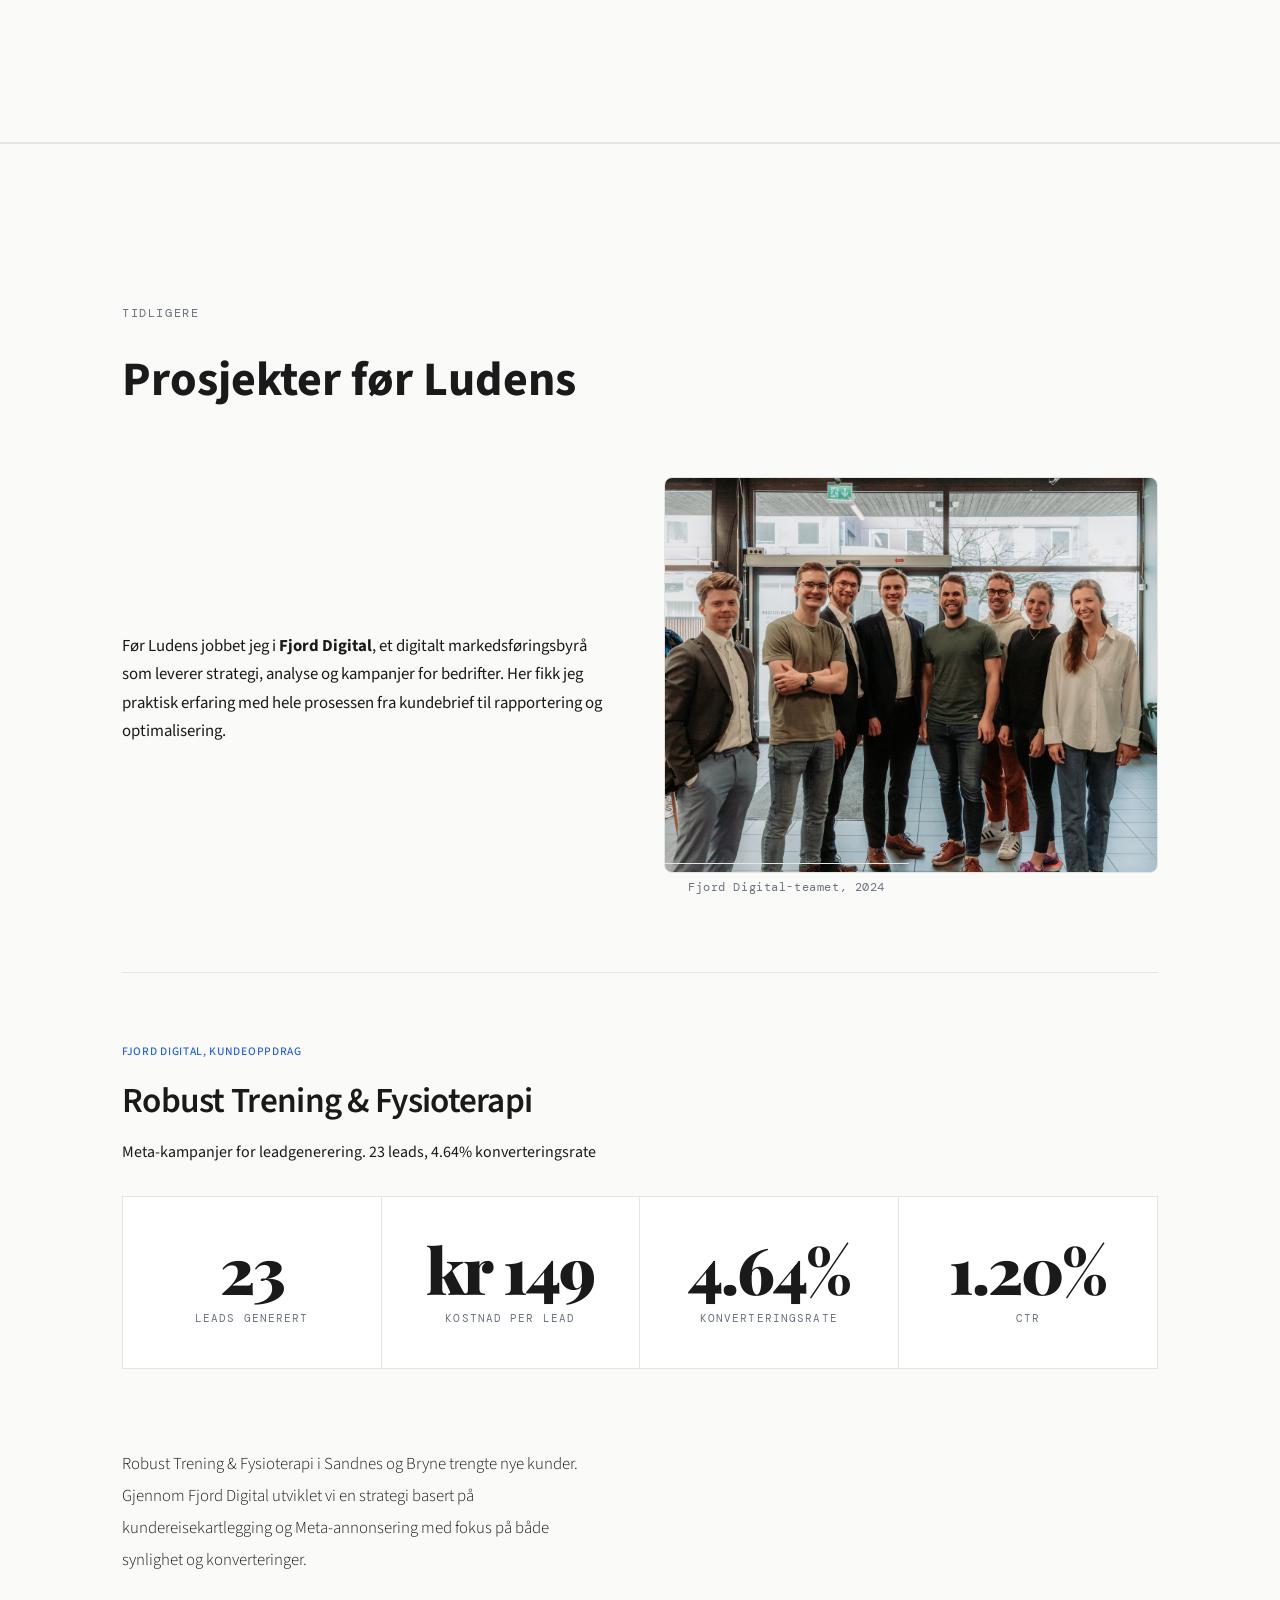
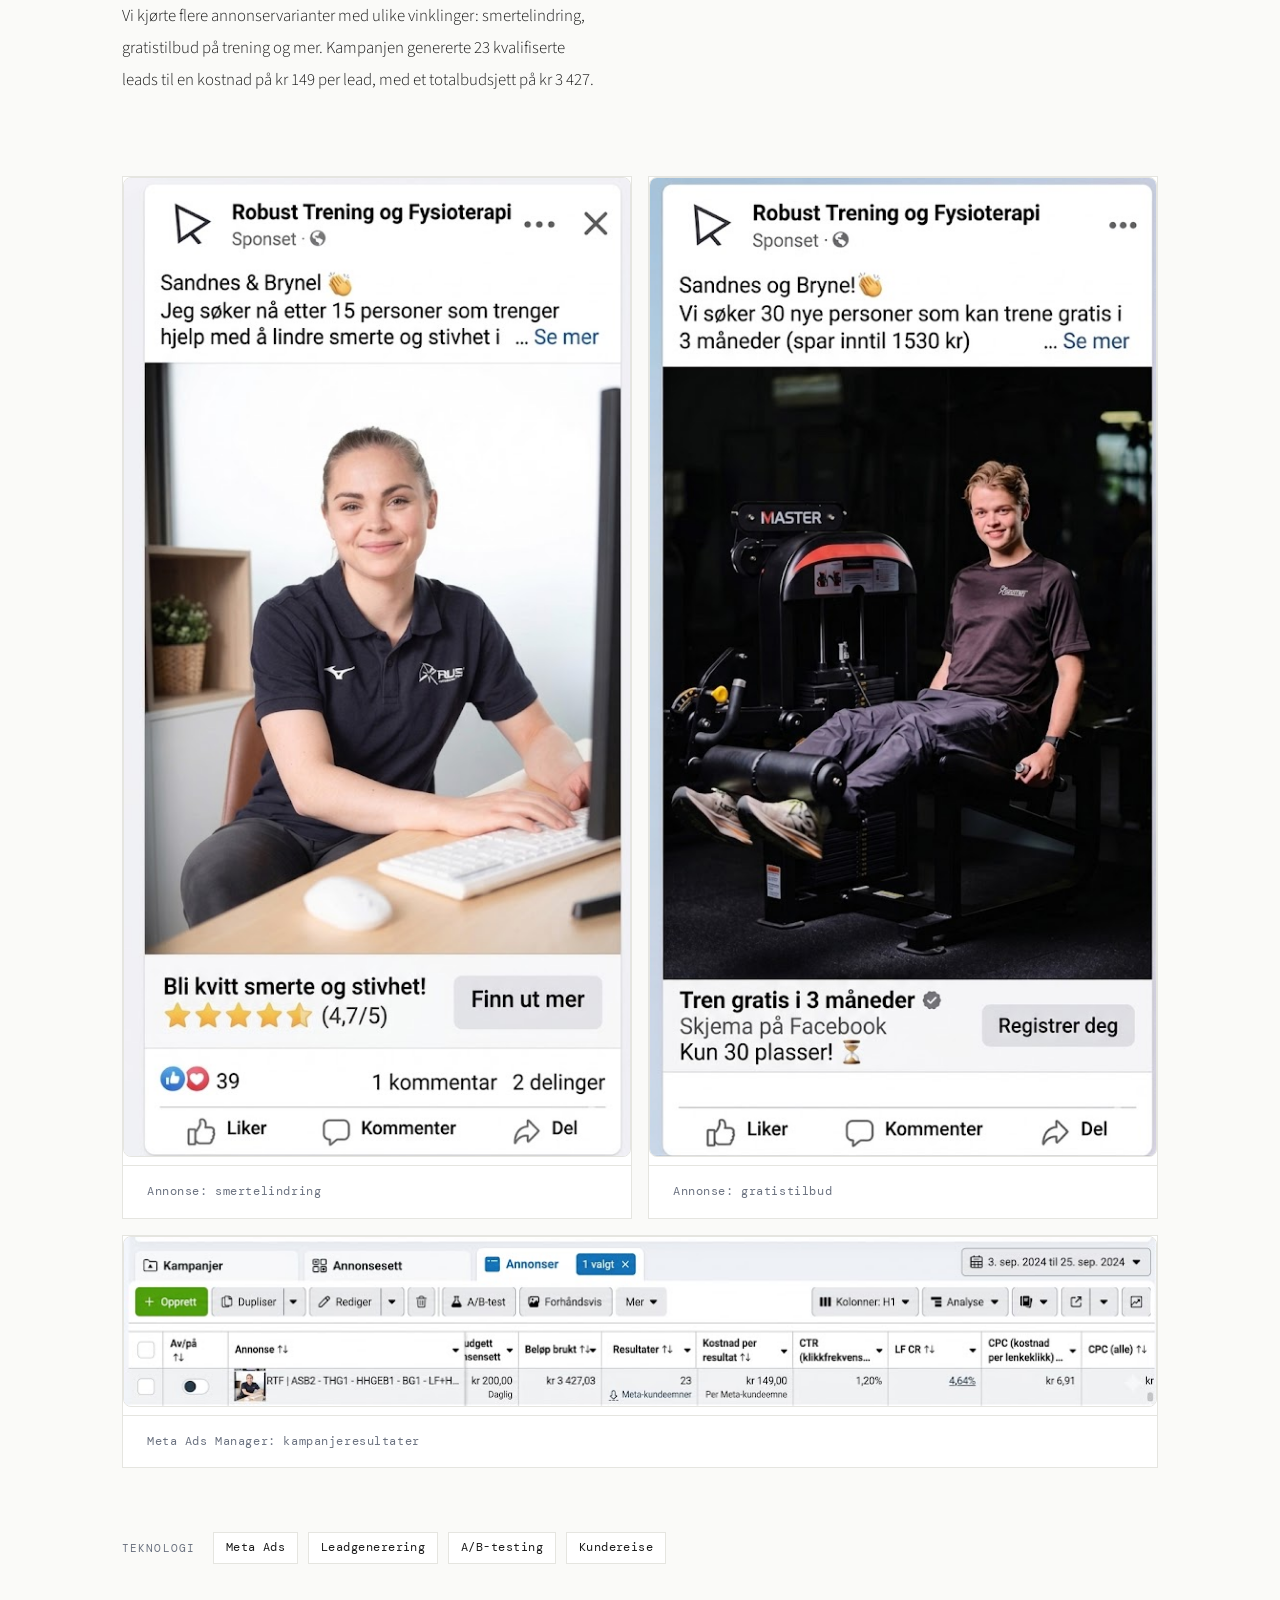
==== commit 0faf7d1f: "Remove profile photo from hero section Co-Authored-By: Claude Opus 4.6 (1M context) <noreply@anthrop" ====
--- a/portfolio-v2/index.html
+++ b/portfolio-v2/index.html
@@ -46,12 +46,7 @@
 
         <p class="hero-label reveal">Portefølje 2026</p>
 
-        <div class="hero-name-row reveal reveal-delay-1">
-          <h1 class="hero-name">Hugo<br />Hedquist</h1>
-          <div class="hero-profile">
-            <img src="assets/hugo-profile.jpg" alt="Hugo Hedquist" class="hero-profile-img" />
-          </div>
-        </div>
+        <h1 class="hero-name reveal reveal-delay-1">Hugo<br />Hedquist</h1>
 
         <p class="hero-role reveal reveal-delay-2">Digital markedsfører og systembygger</p>
 
--- a/portfolio-v2/css/style.css
+++ b/portfolio-v2/css/style.css
@@ -145,37 +145,6 @@
   padding-top: 10rem;
   padding-bottom: var(--section-gap);
   border-bottom: 1px solid var(--border);
-}
-
-.hero-name-row {
-  display: flex;
-  align-items: center;
-  gap: 2.5rem;
-}
-
-.hero-profile {
-  flex-shrink: 0;
-}
-
-.hero-profile-img {
-  width: 160px;
-  height: 160px;
-  border-radius: 20px;
-  object-fit: cover;
-  object-position: center 15%;
-  border: 2px solid var(--border);
-}
-
-@media (max-width: 768px) {
-  .hero-name-row {
-    flex-direction: column;
-    align-items: flex-start;
-    gap: 1.5rem;
-  }
-  .hero-profile-img {
-    width: 120px;
-    height: 120px;
-  }
 }
 
 .hero-label {
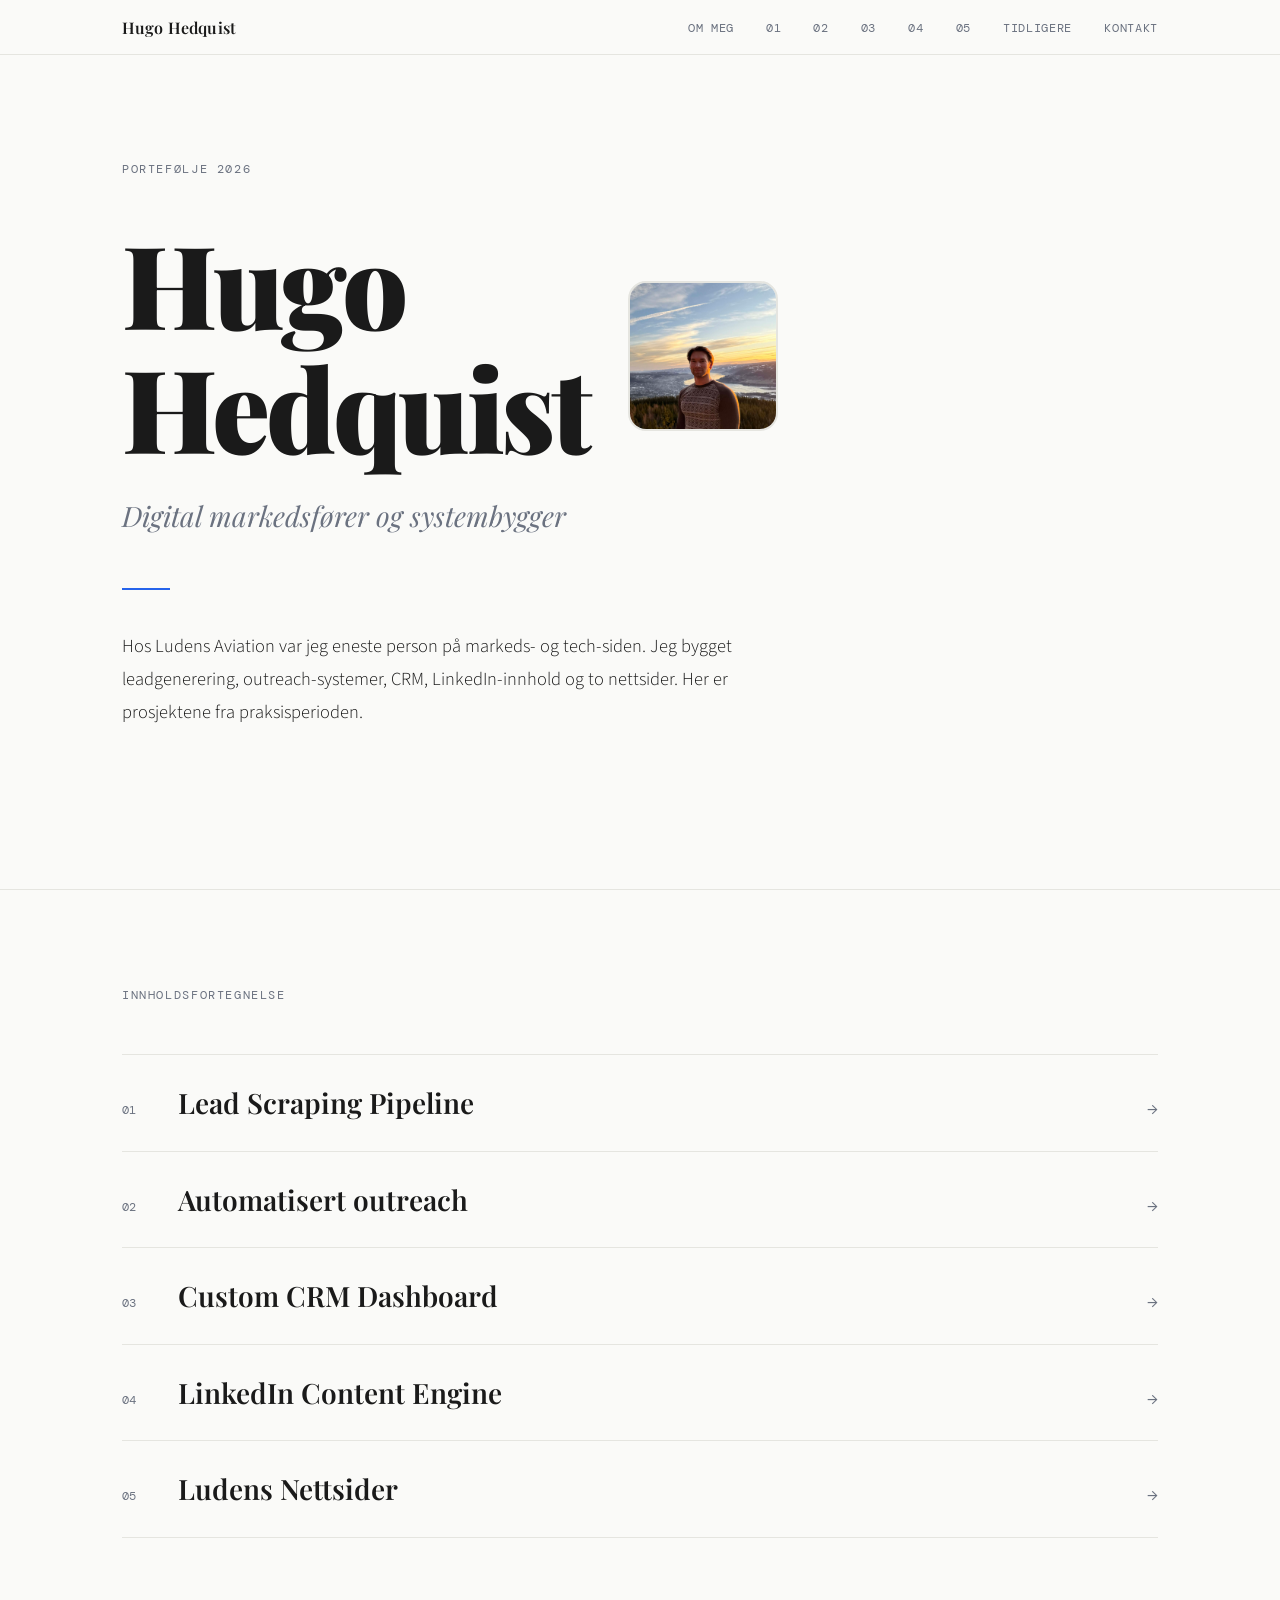
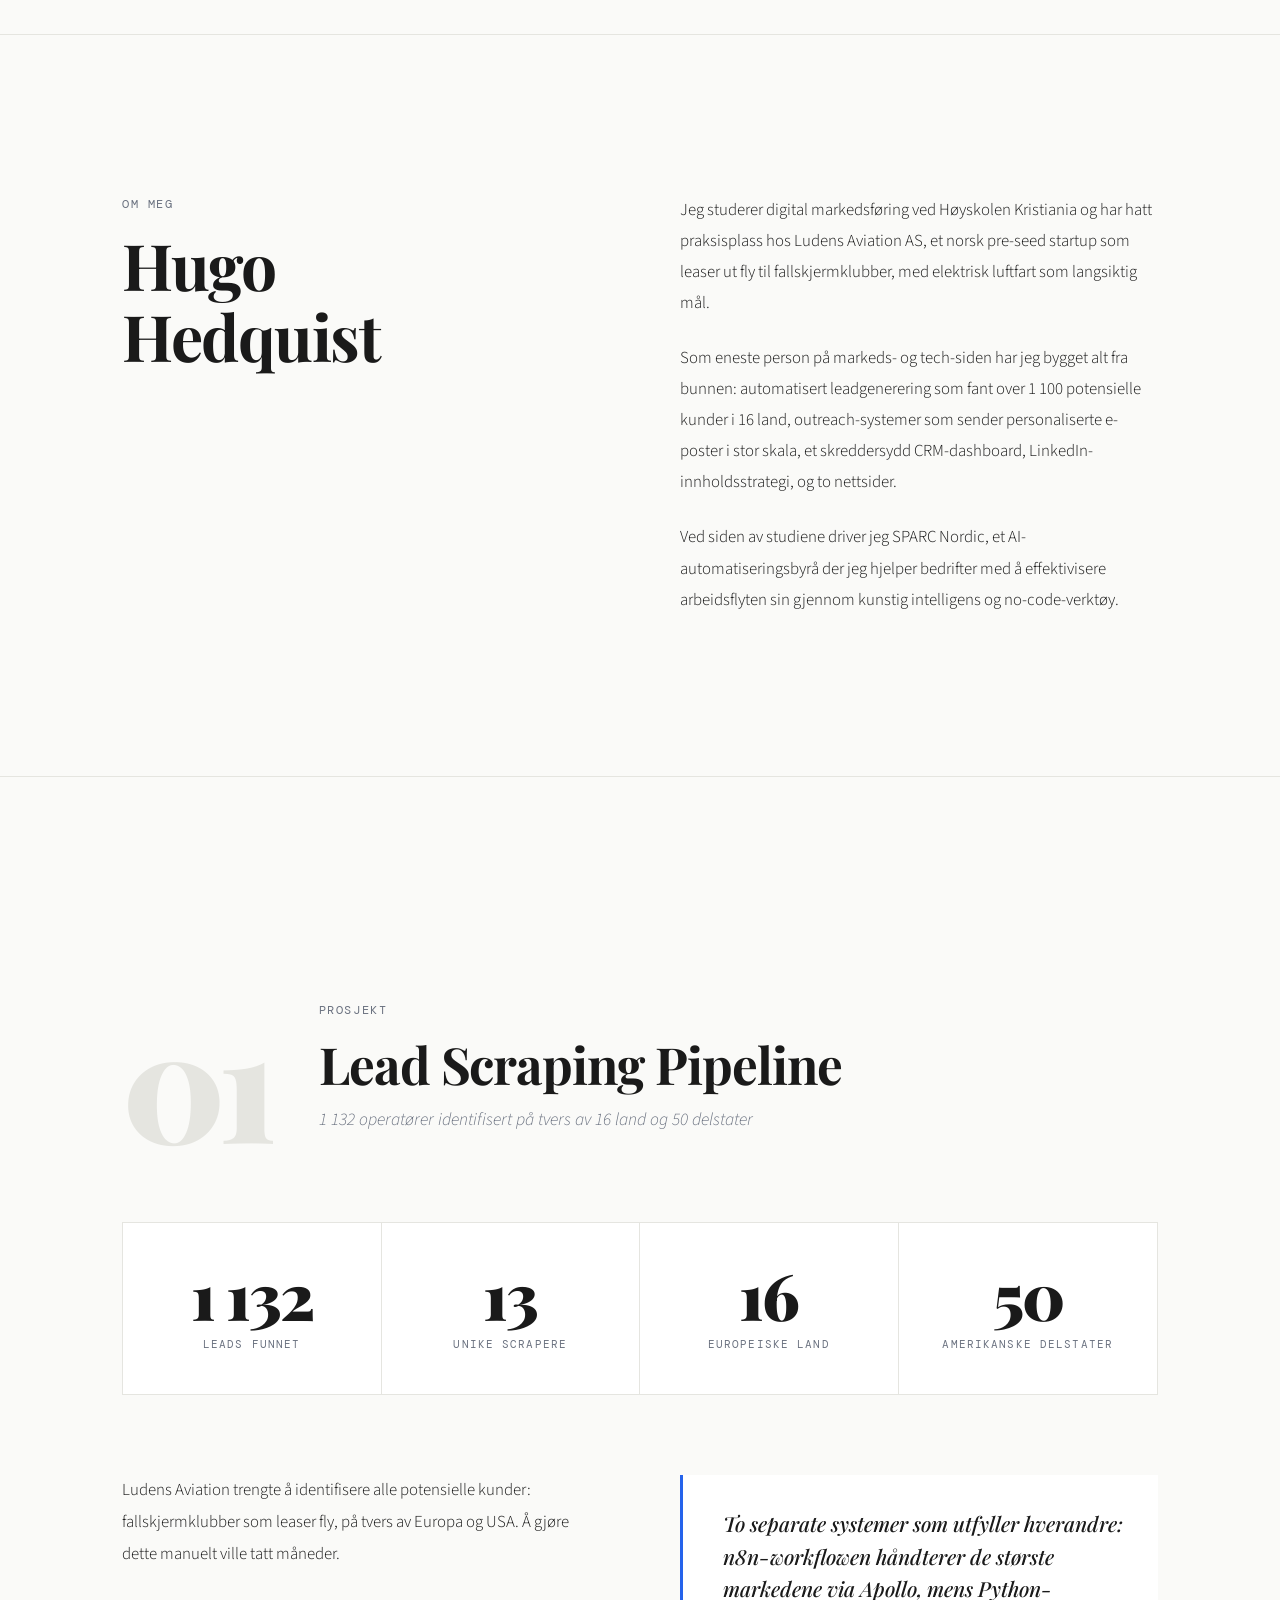
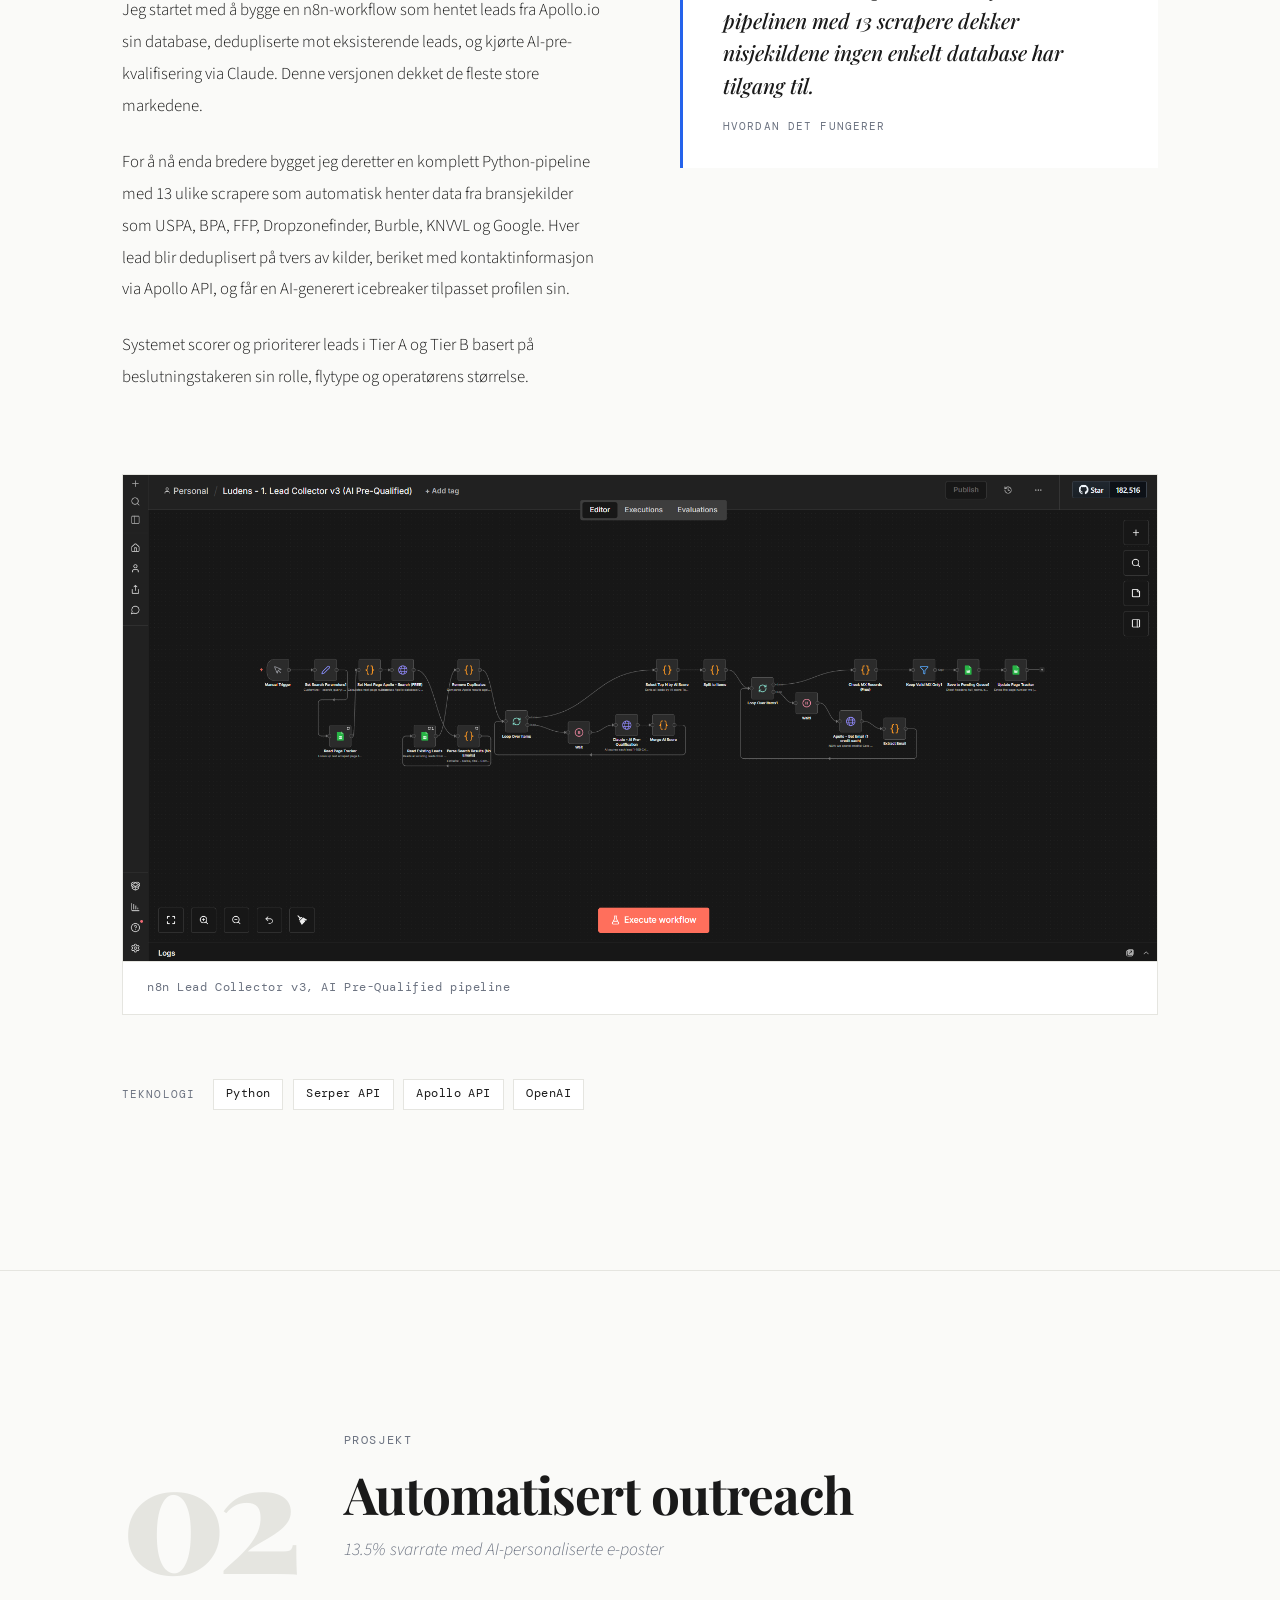
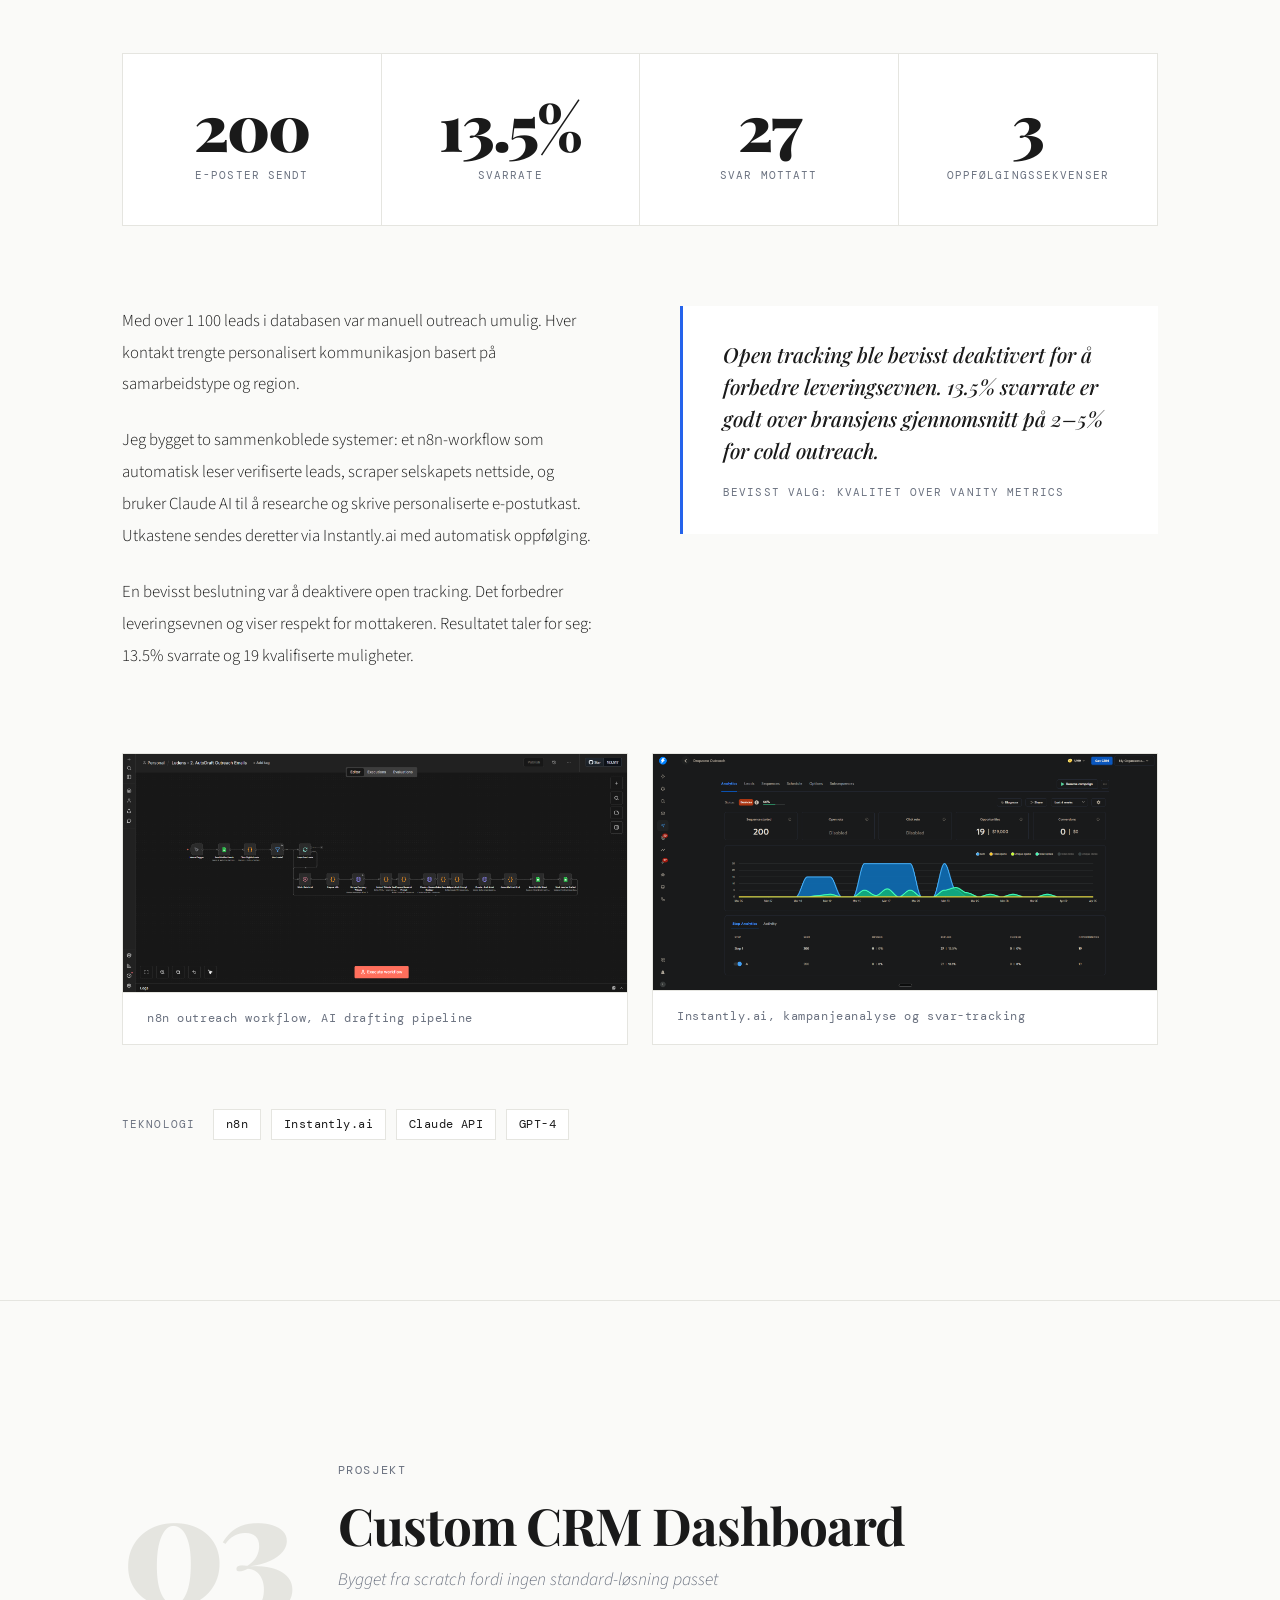
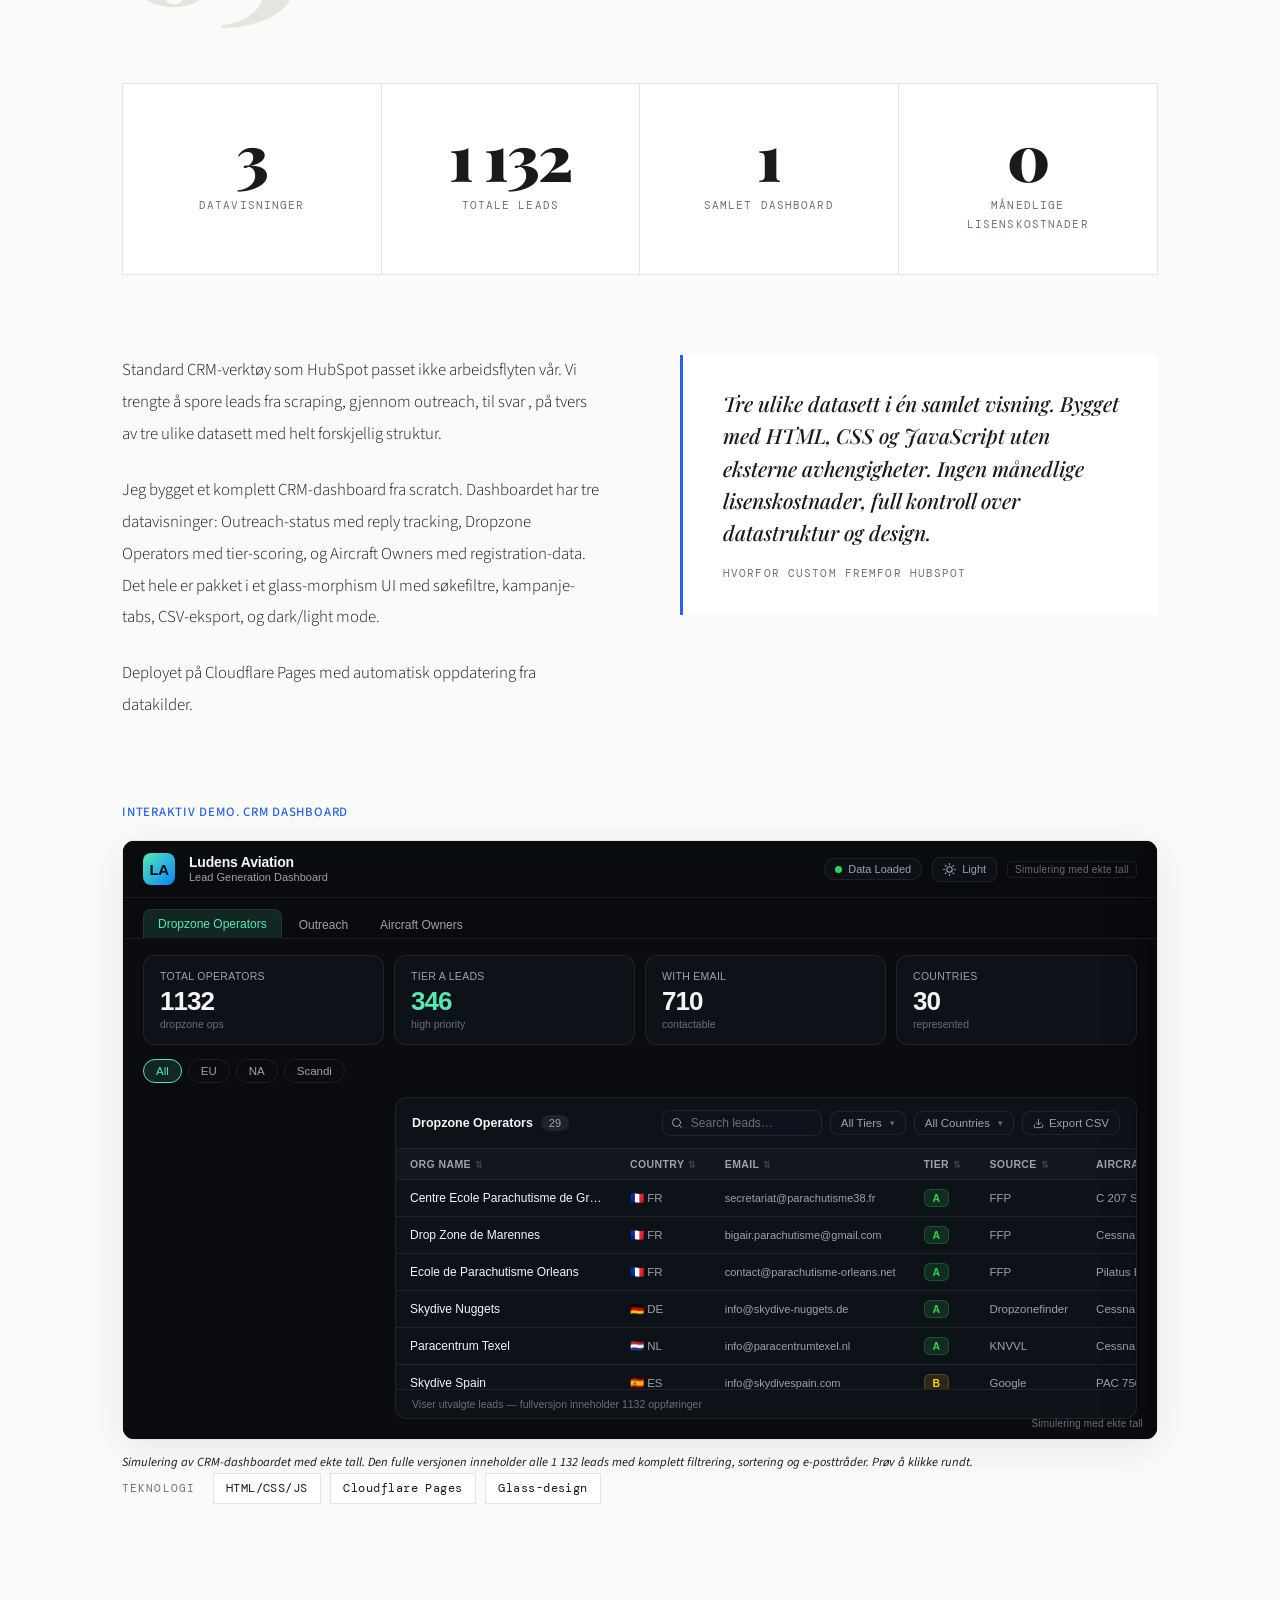
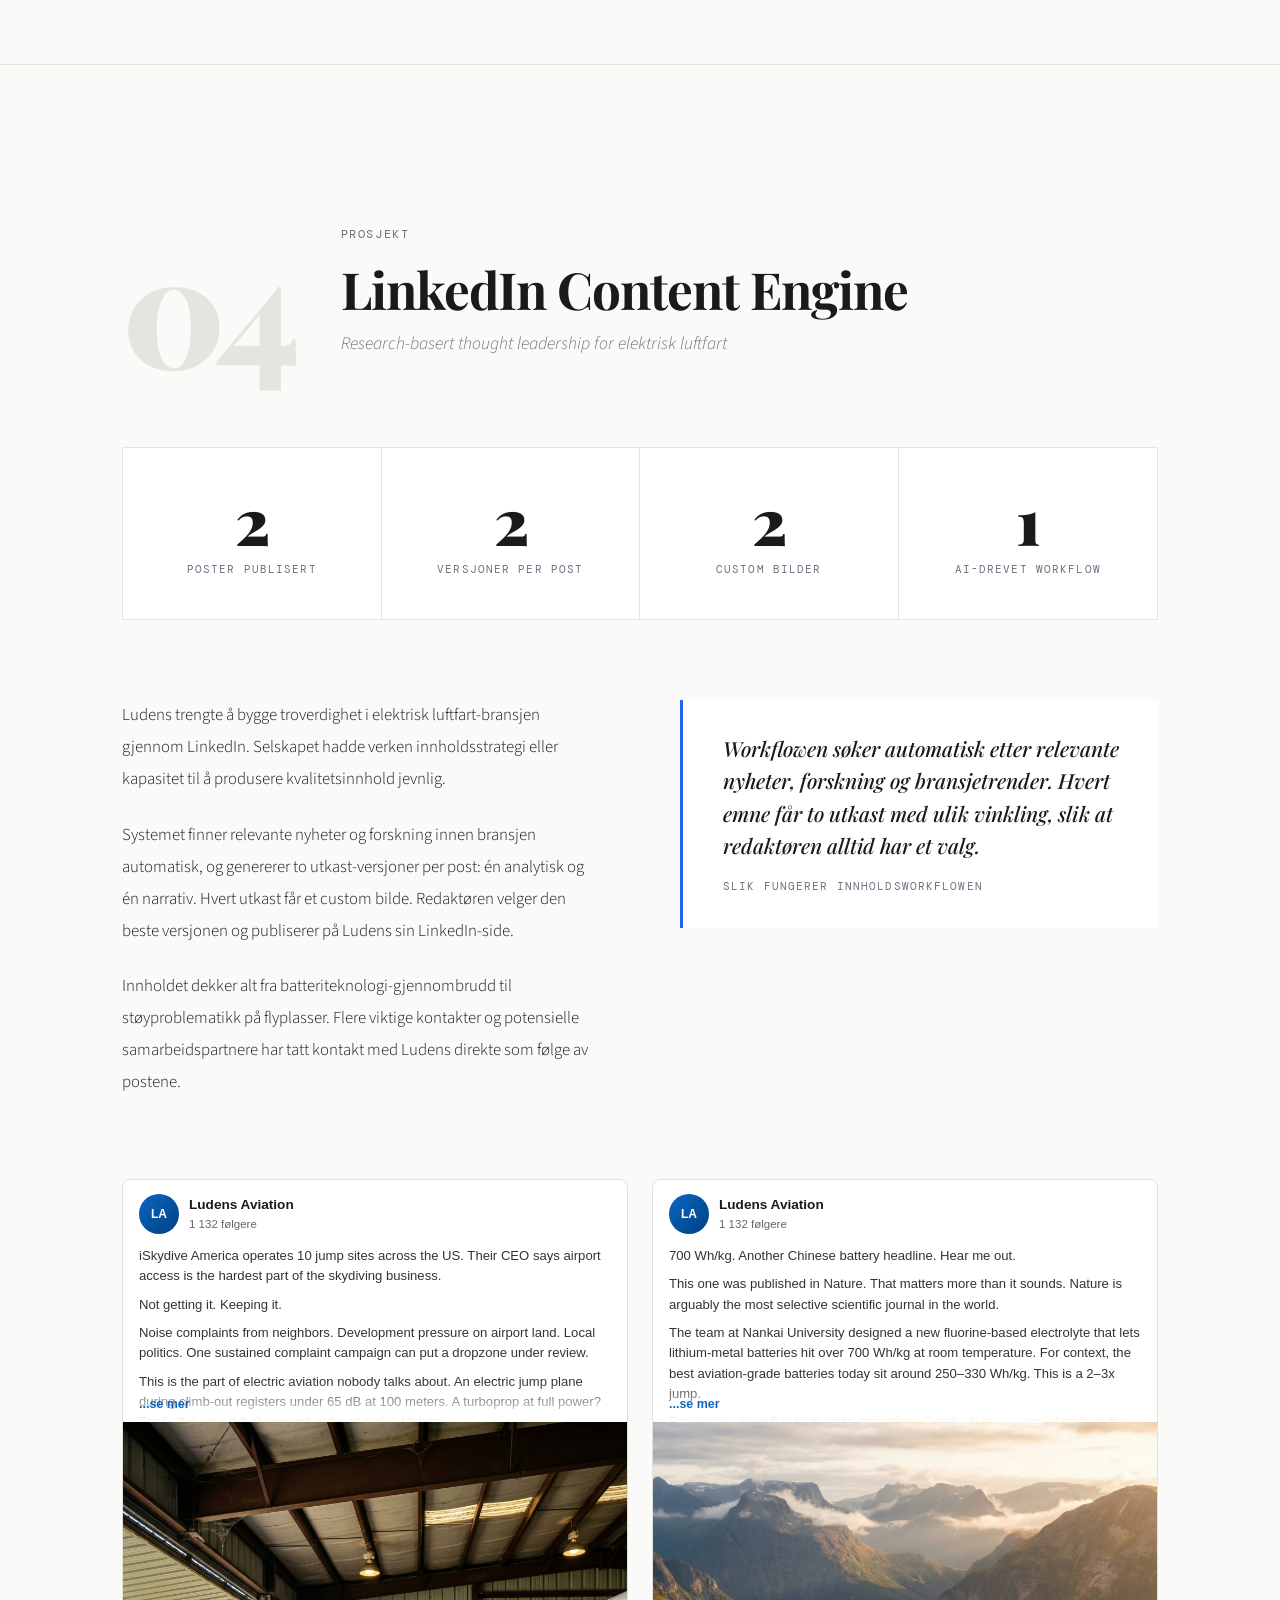
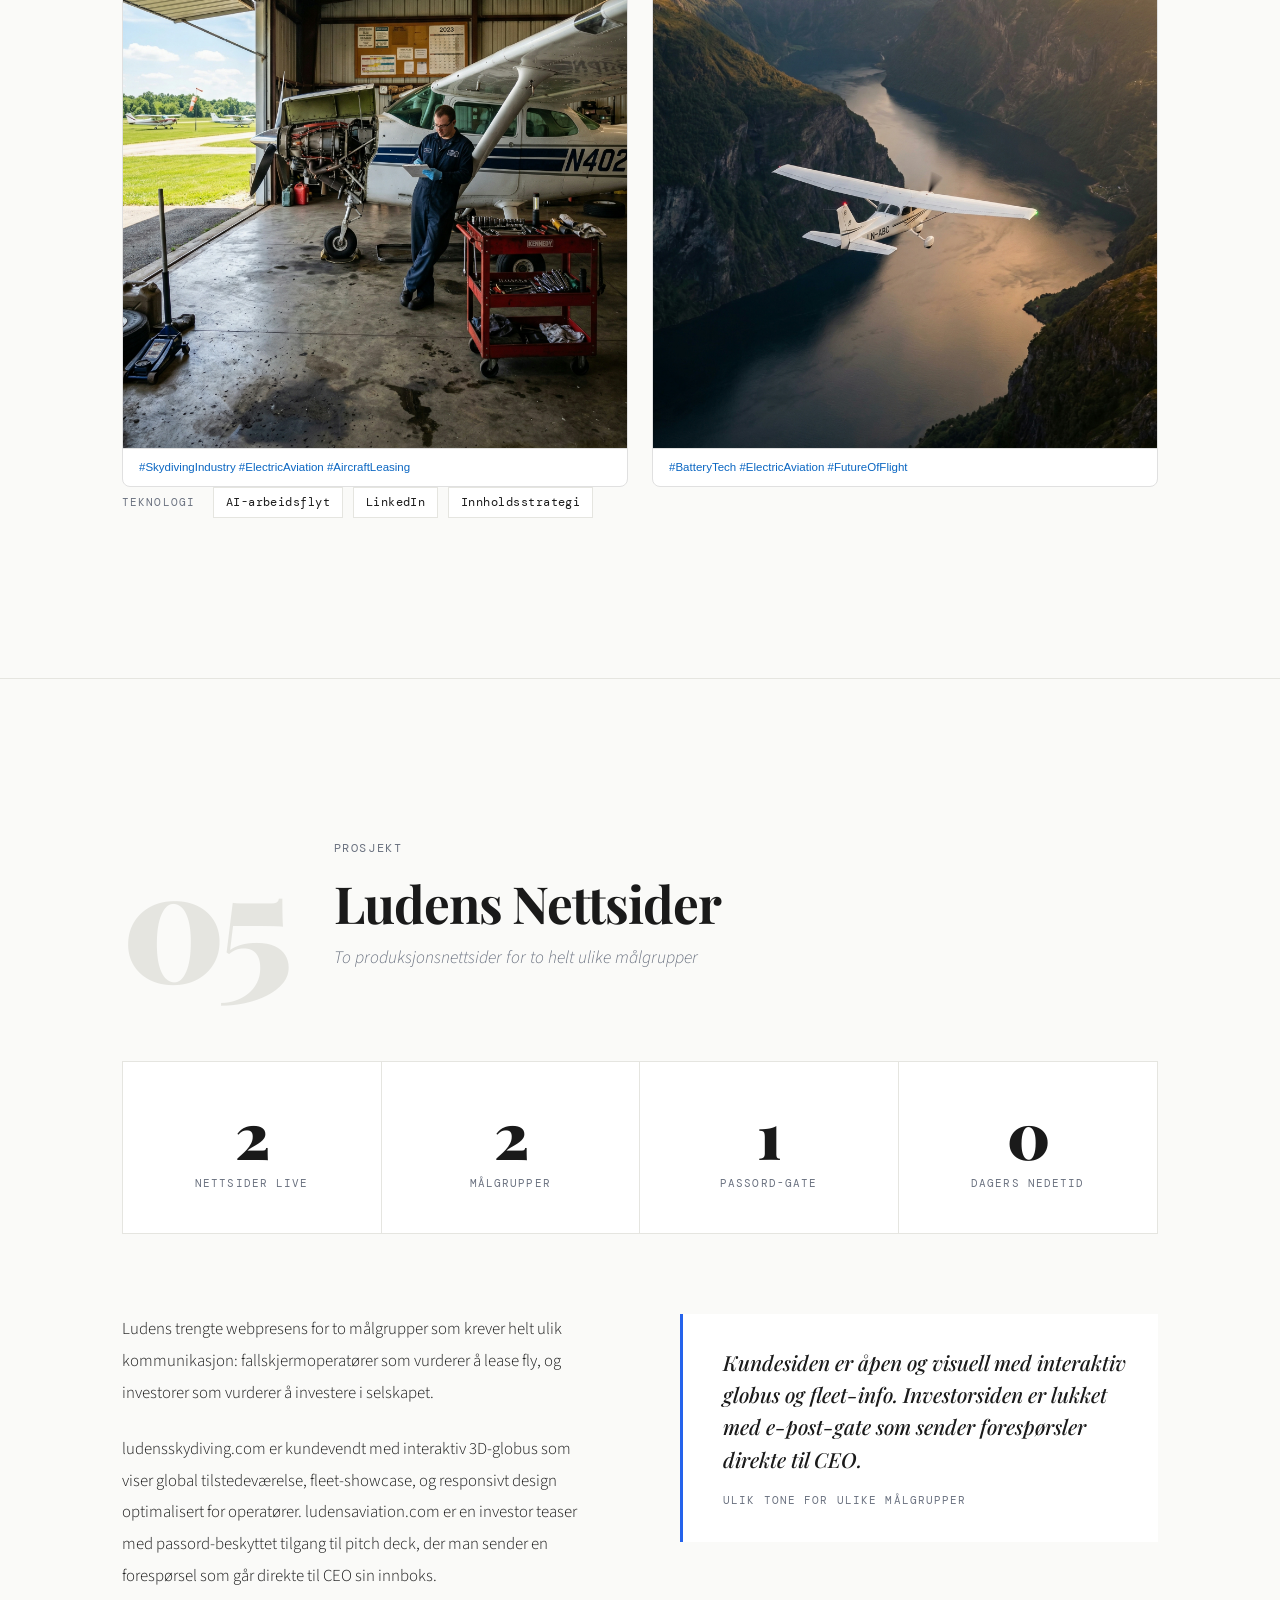
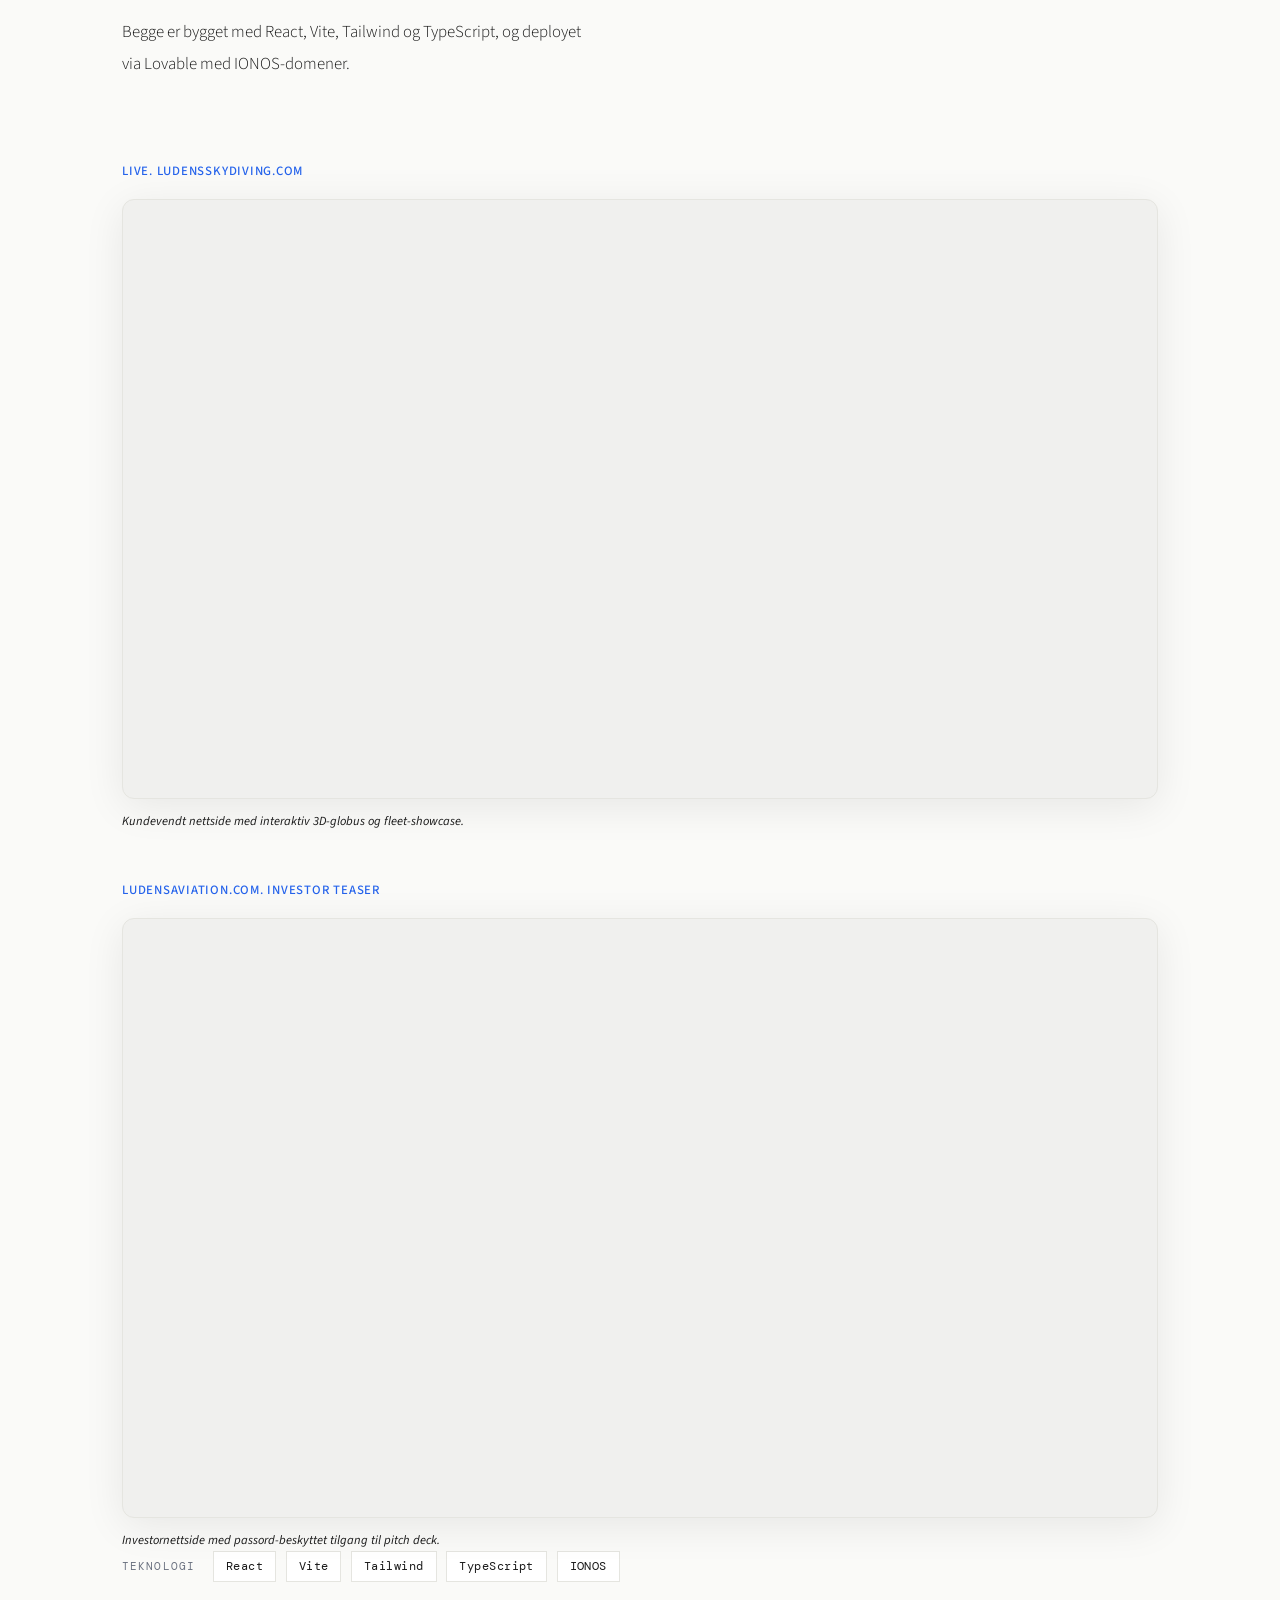
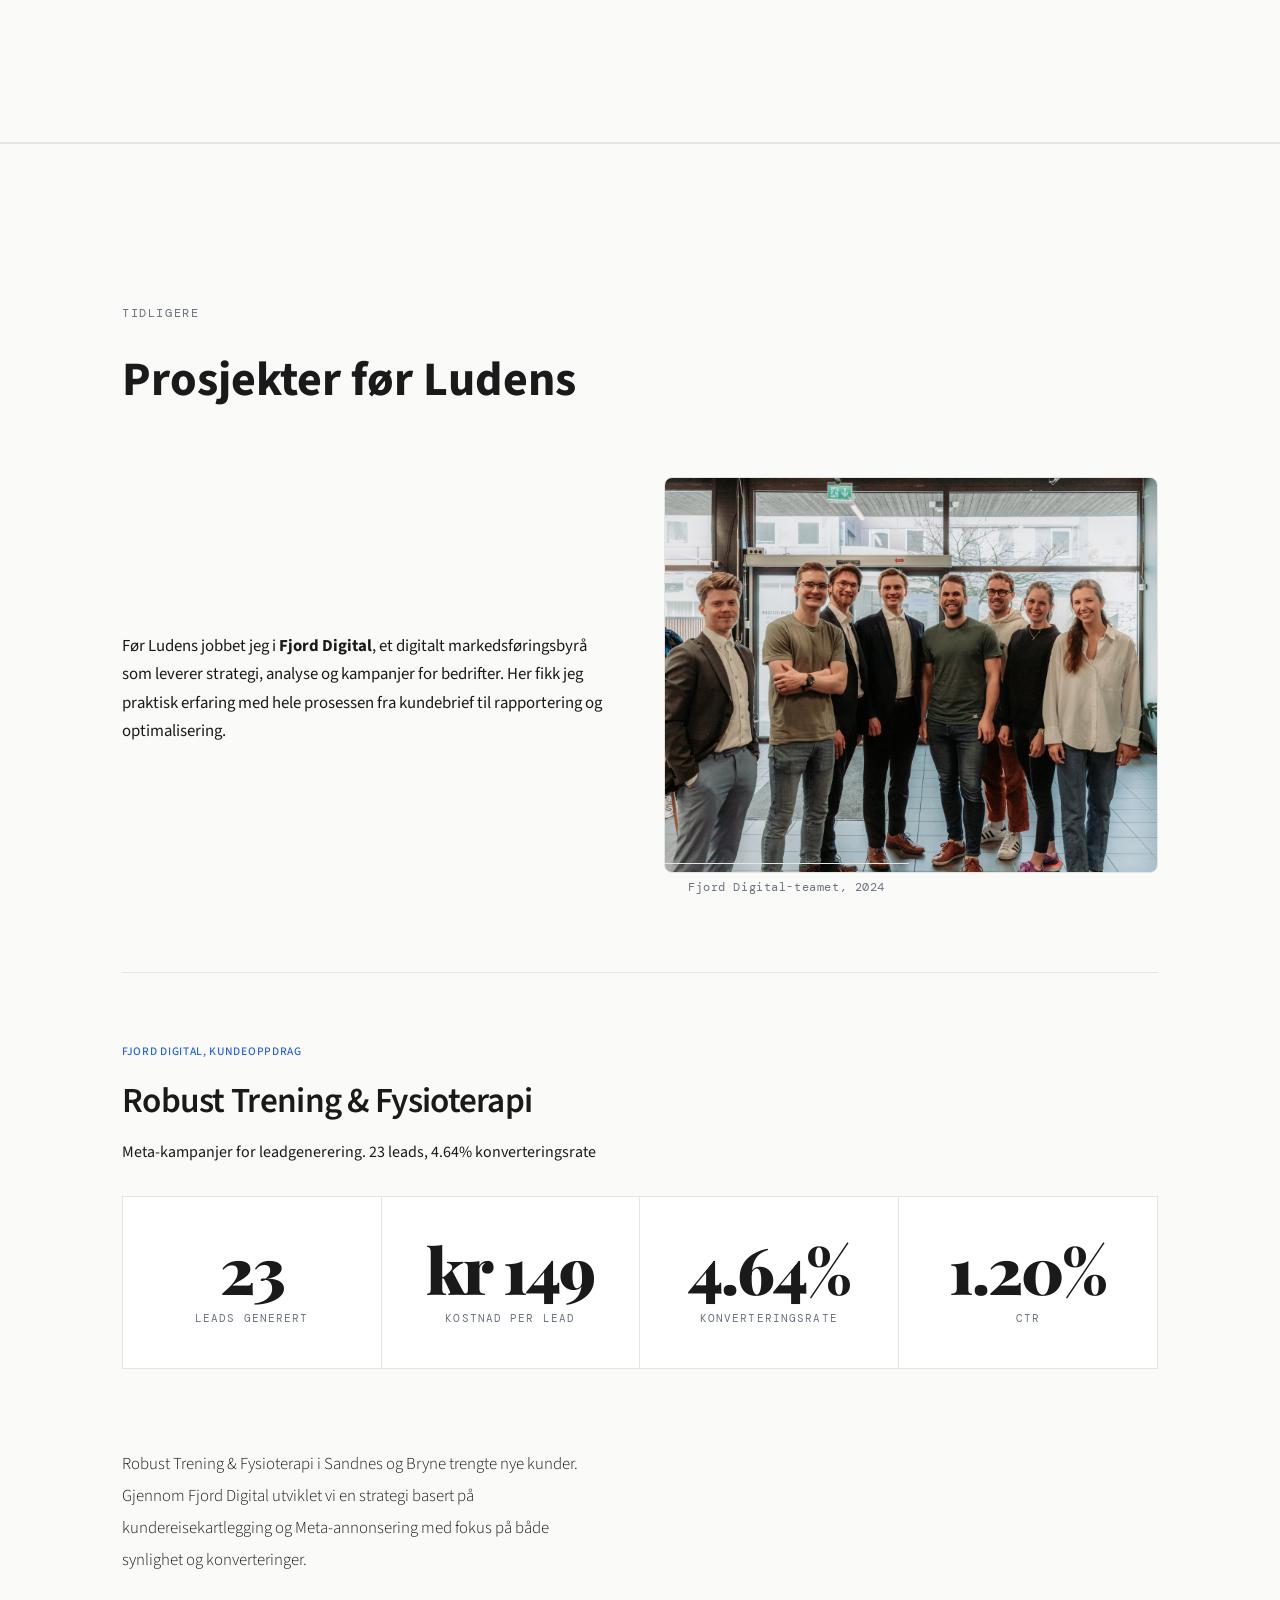
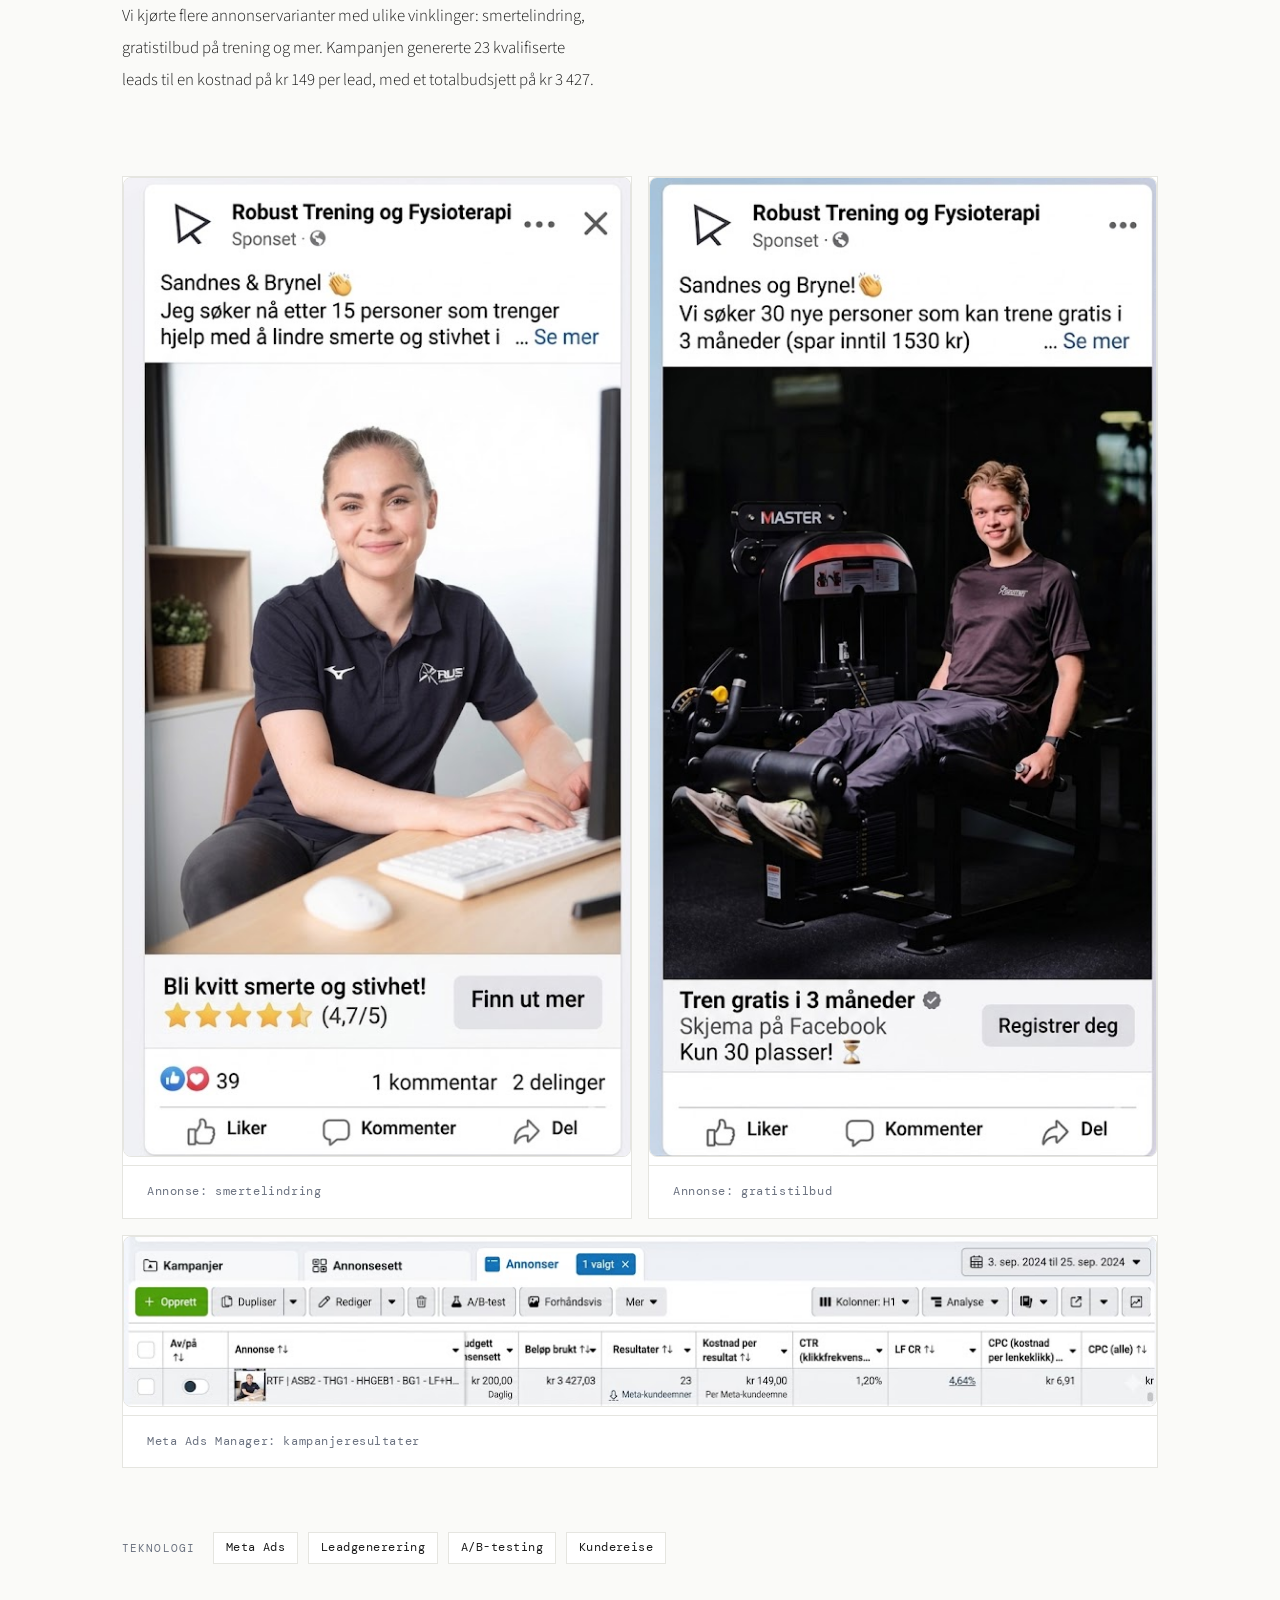
==== commit c05ca464: "Add profile photo beside name, tighter crop on face Co-Authored-By: Claude Opus 4.6 (1M context) <no" ====
--- a/portfolio-v2/index.html
+++ b/portfolio-v2/index.html
@@ -46,7 +46,12 @@
 
         <p class="hero-label reveal">Portefølje 2026</p>
 
-        <h1 class="hero-name reveal reveal-delay-1">Hugo<br />Hedquist</h1>
+        <div class="hero-name-row reveal reveal-delay-1">
+          <h1 class="hero-name">Hugo<br />Hedquist</h1>
+          <div class="hero-profile">
+            <img src="assets/hugo-profile.jpg" alt="Hugo Hedquist" class="hero-profile-img" />
+          </div>
+        </div>
 
         <p class="hero-role reveal reveal-delay-2">Digital markedsfører og systembygger</p>
 
--- a/portfolio-v2/css/style.css
+++ b/portfolio-v2/css/style.css
@@ -147,6 +147,37 @@
   border-bottom: 1px solid var(--border);
 }
 
+.hero-name-row {
+  display: flex;
+  align-items: center;
+  gap: 2.5rem;
+}
+
+.hero-profile {
+  flex-shrink: 0;
+}
+
+.hero-profile-img {
+  width: 150px;
+  height: 150px;
+  border-radius: 18px;
+  object-fit: cover;
+  object-position: center 30%;
+  border: 2px solid var(--border);
+}
+
+@media (max-width: 768px) {
+  .hero-name-row {
+    flex-direction: column-reverse;
+    align-items: flex-start;
+    gap: 1.2rem;
+  }
+  .hero-profile-img {
+    width: 100px;
+    height: 100px;
+  }
+}
+
 .hero-label {
   font-family: var(--mono);
   font-size: 0.72rem;
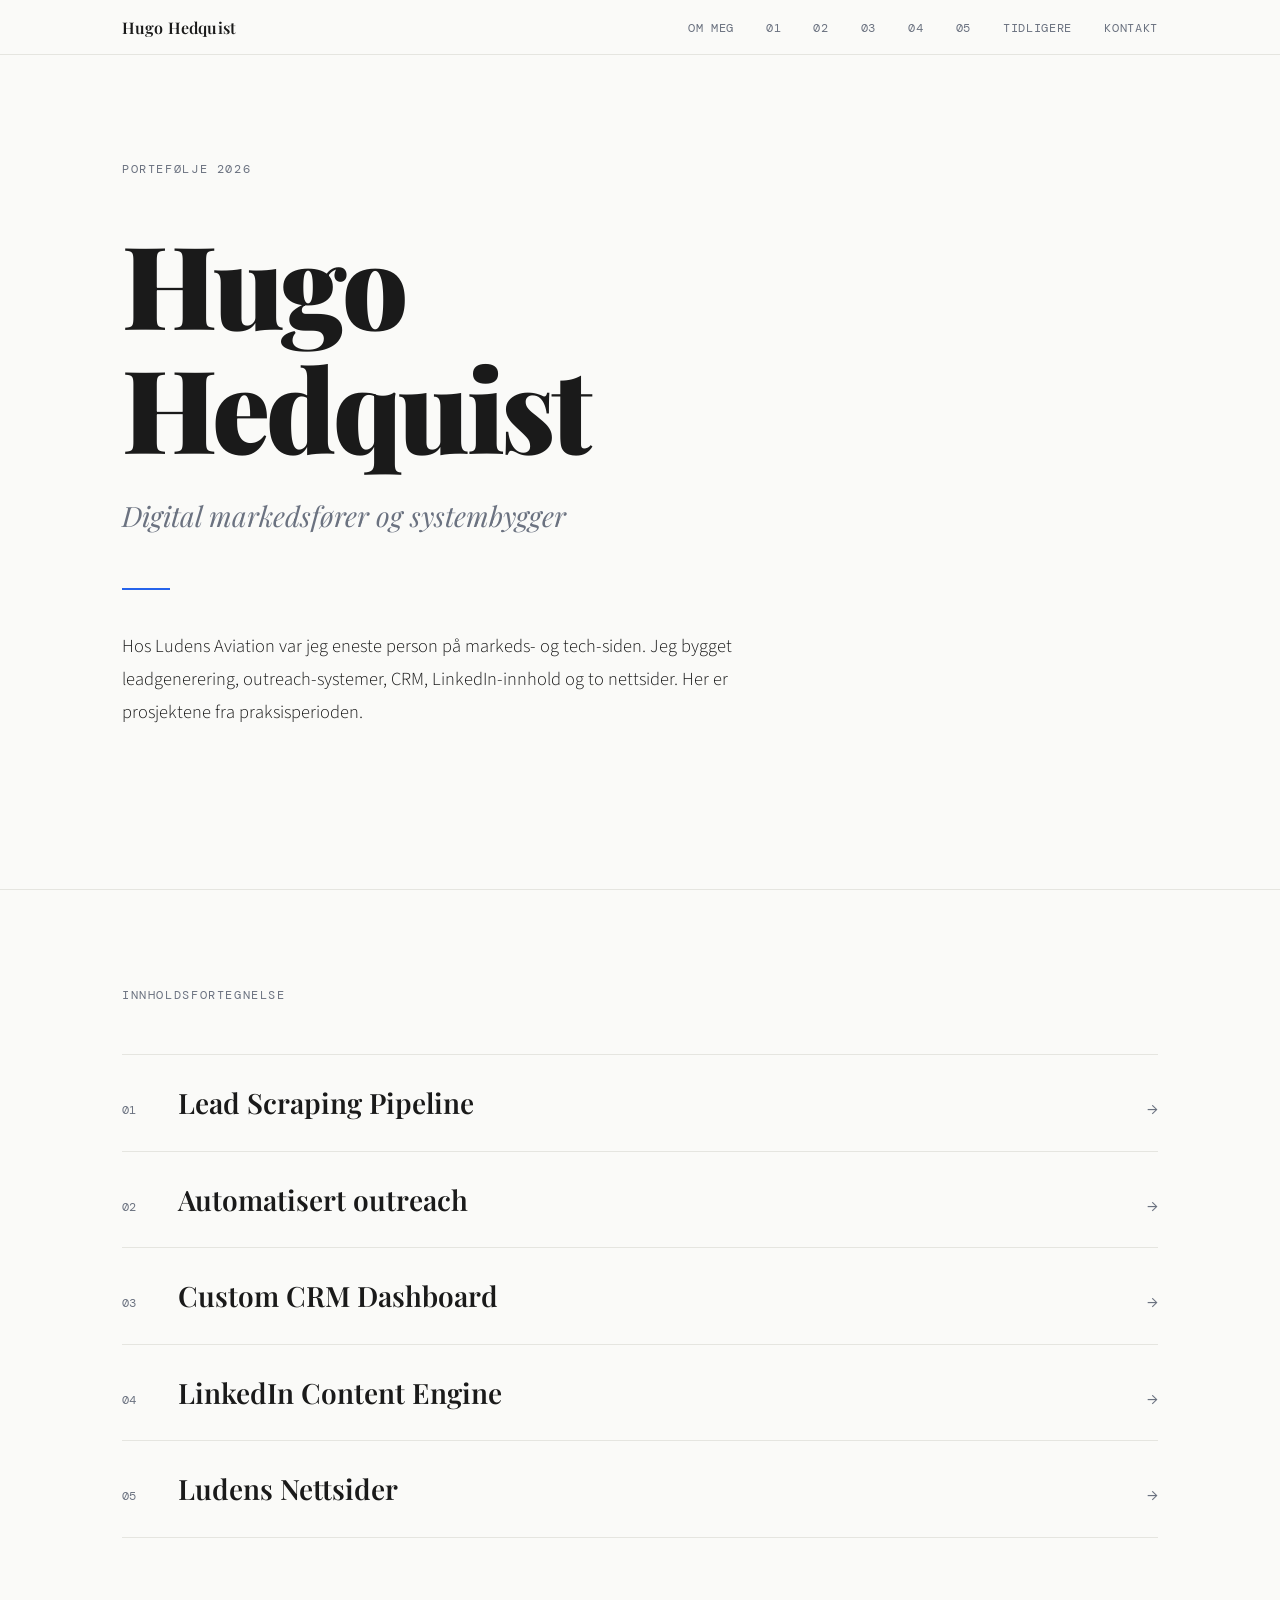
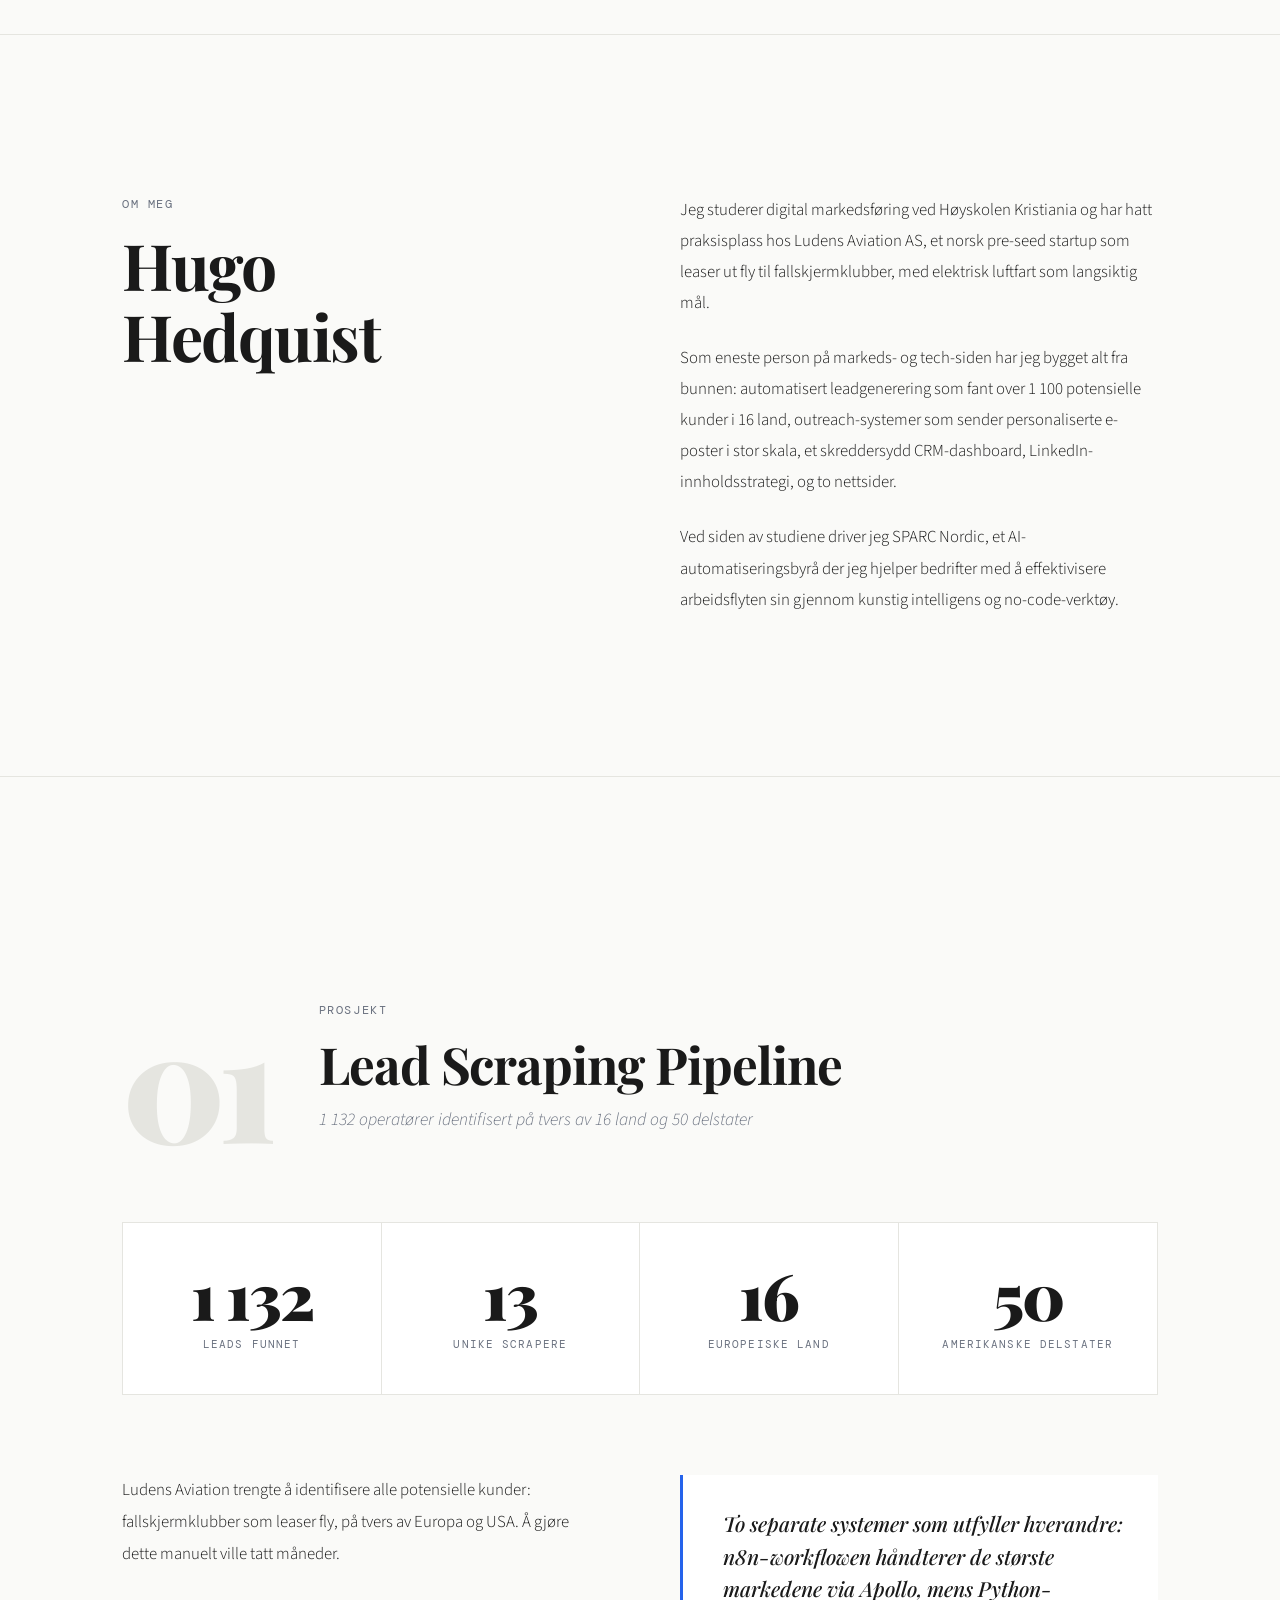
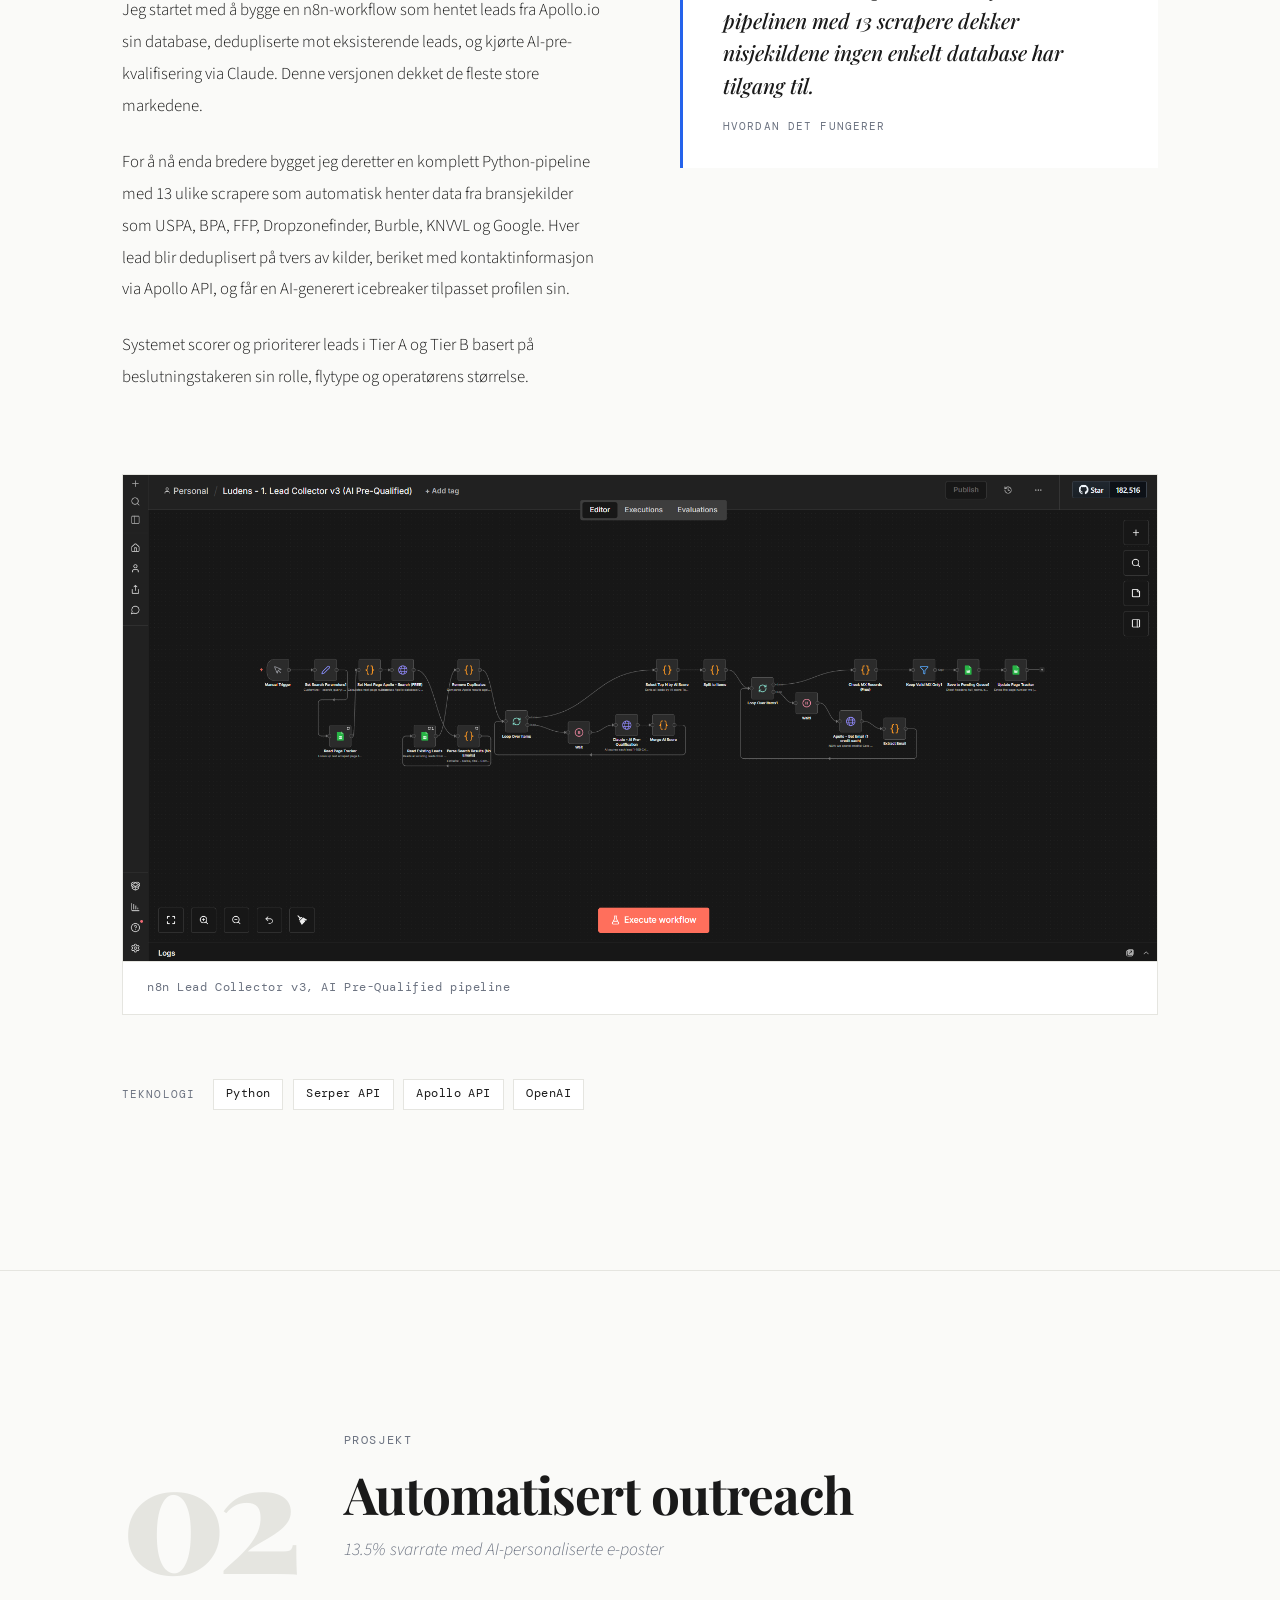
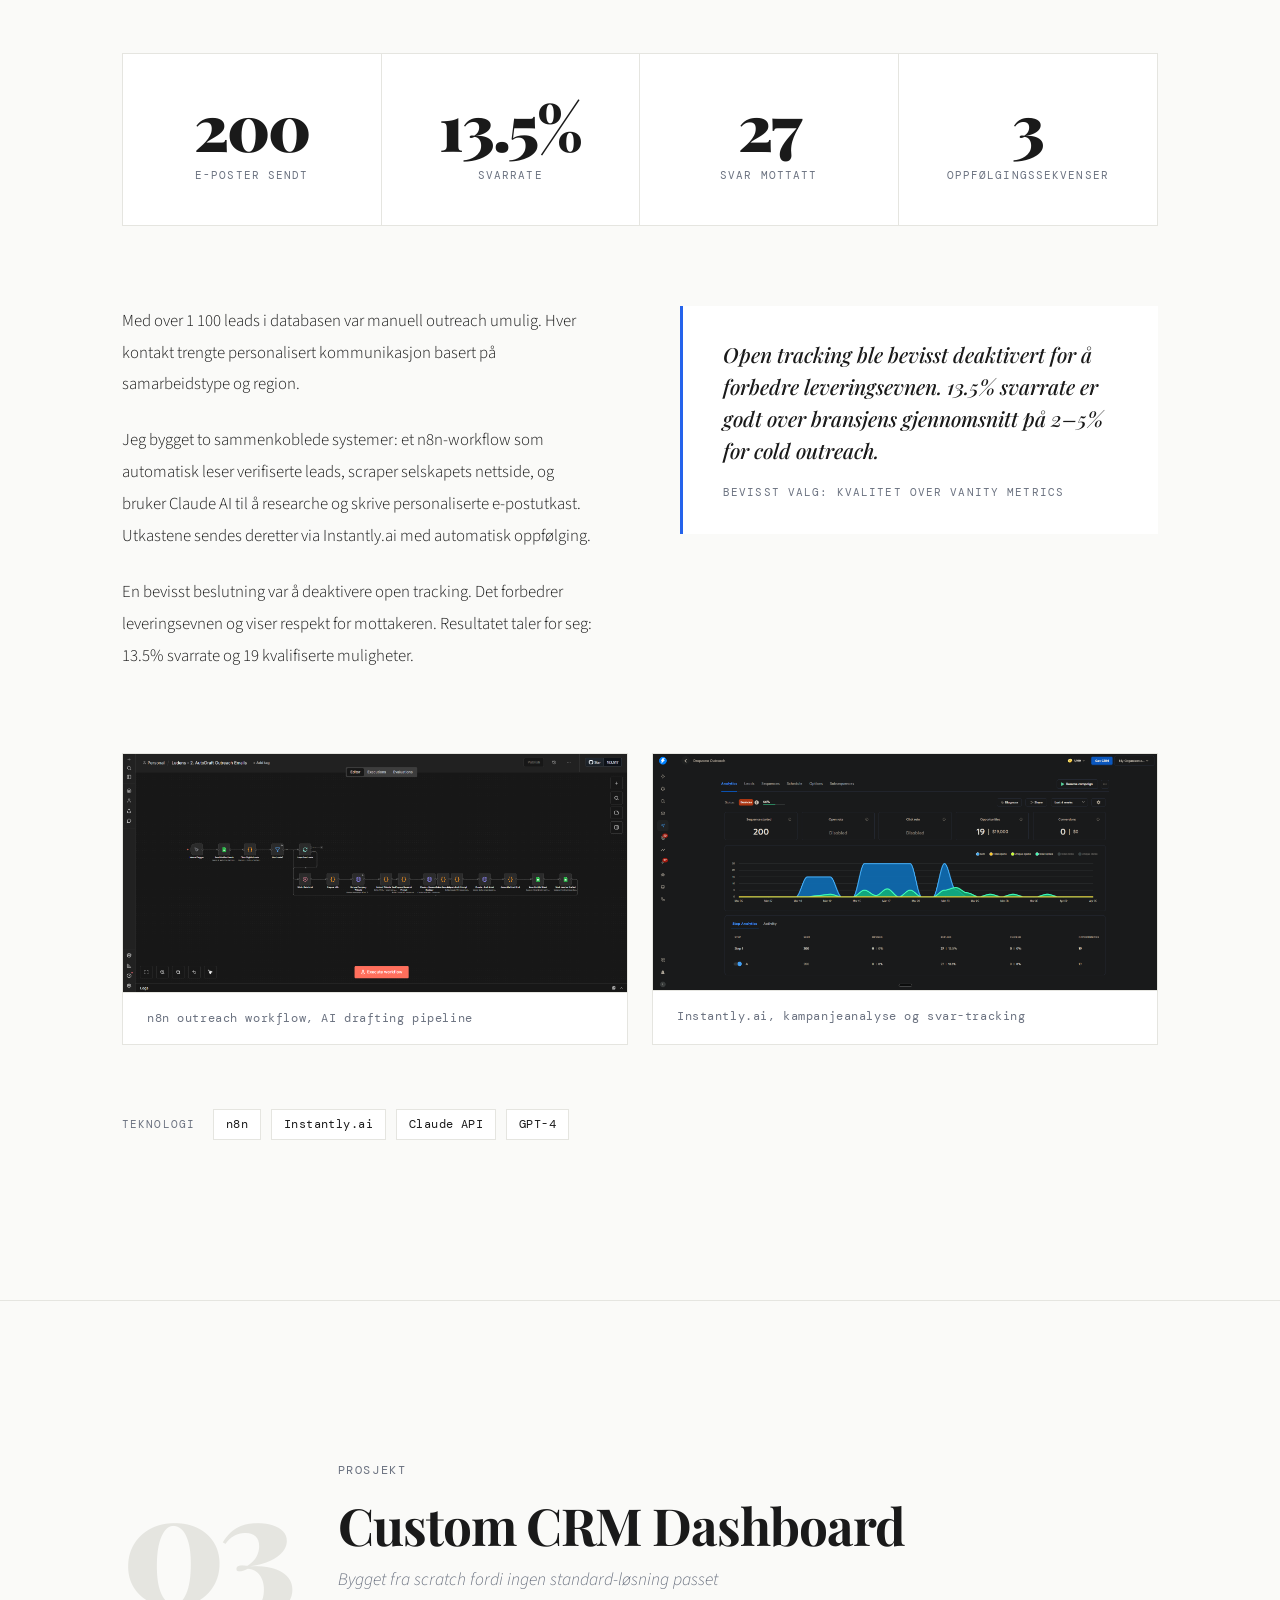
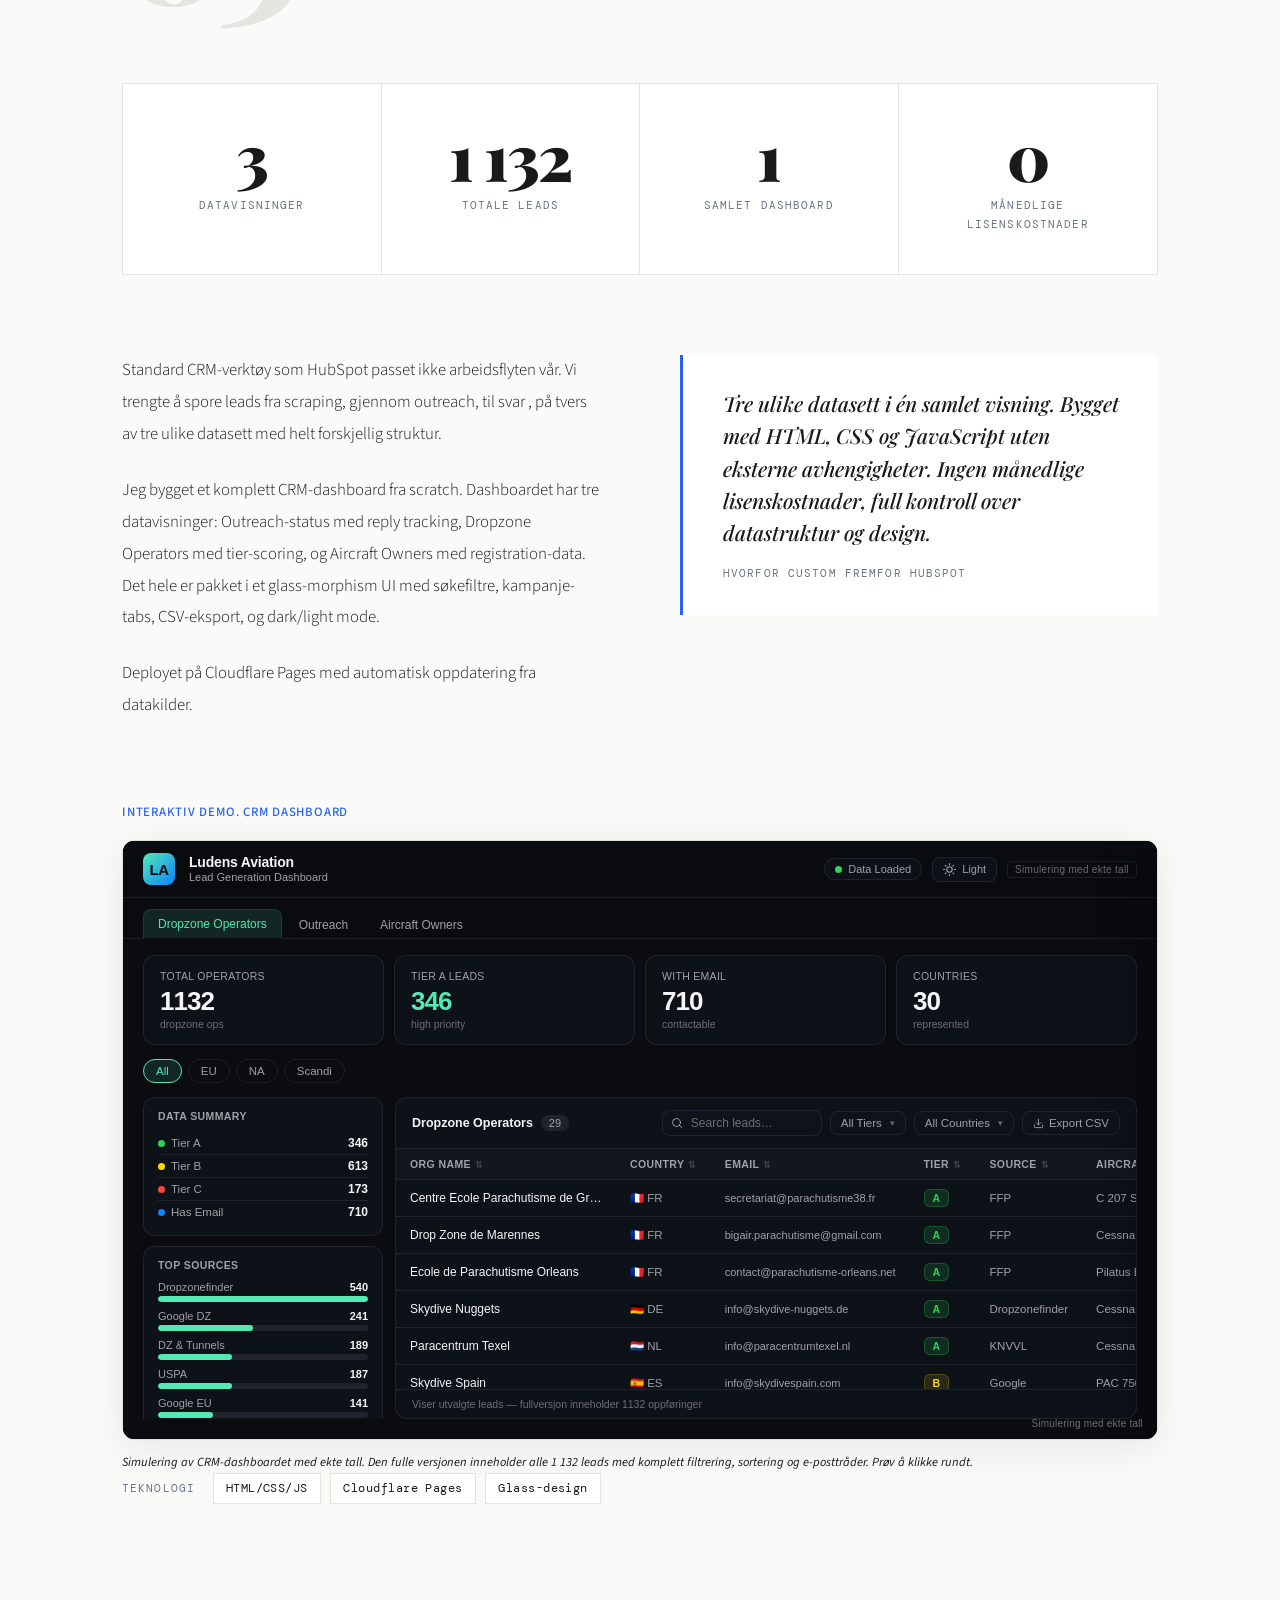
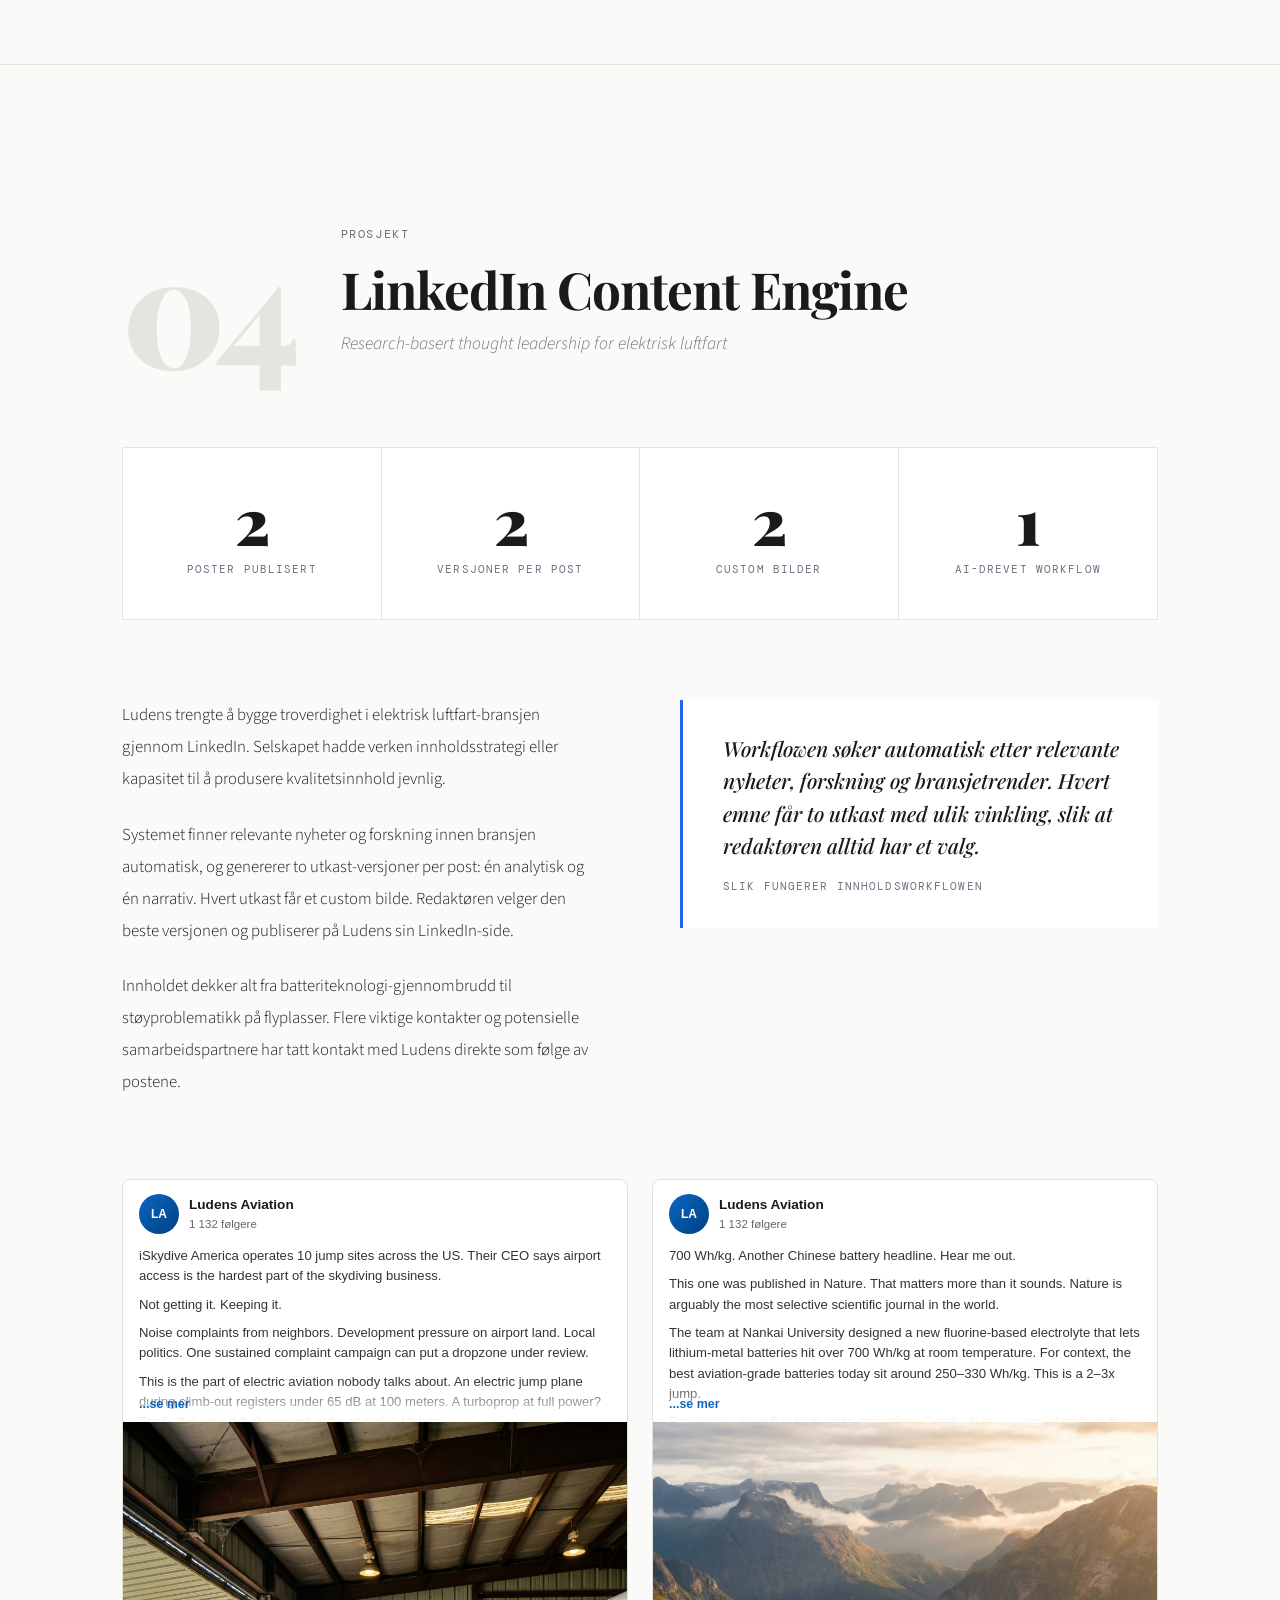
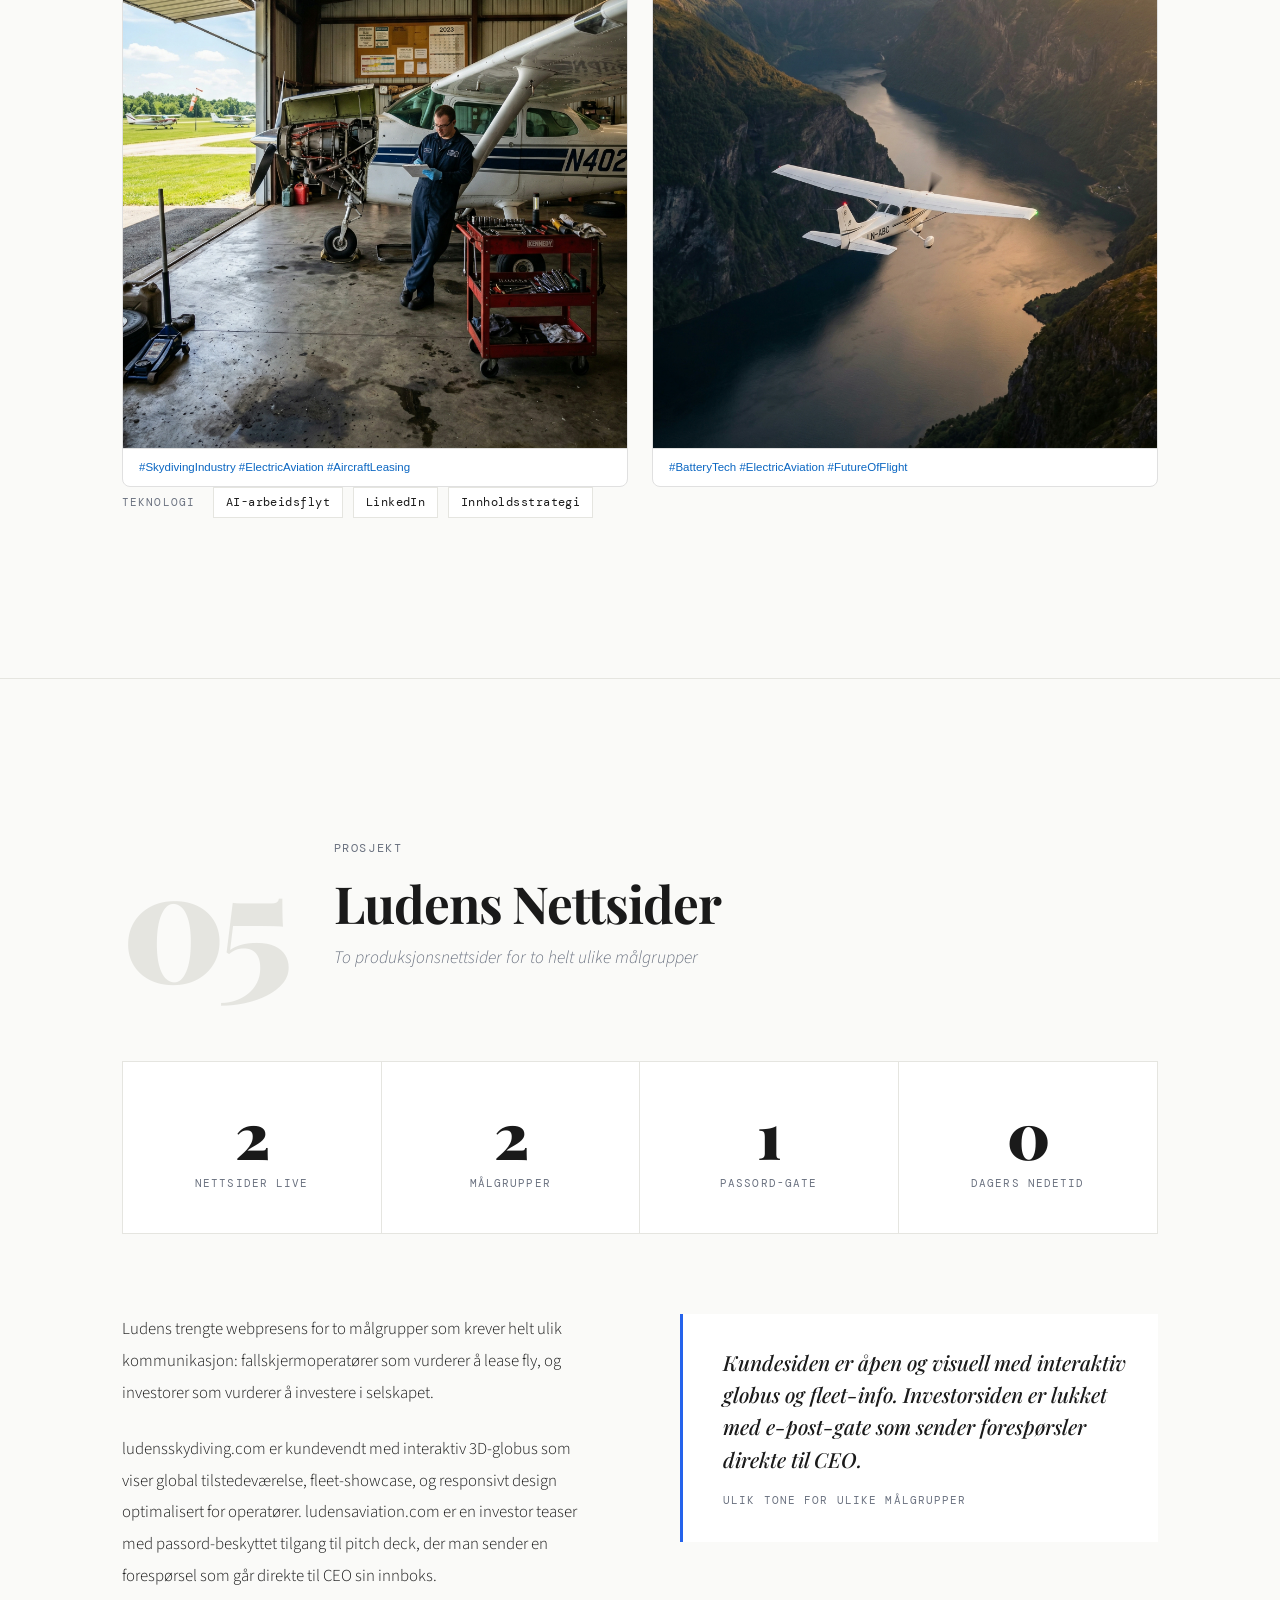
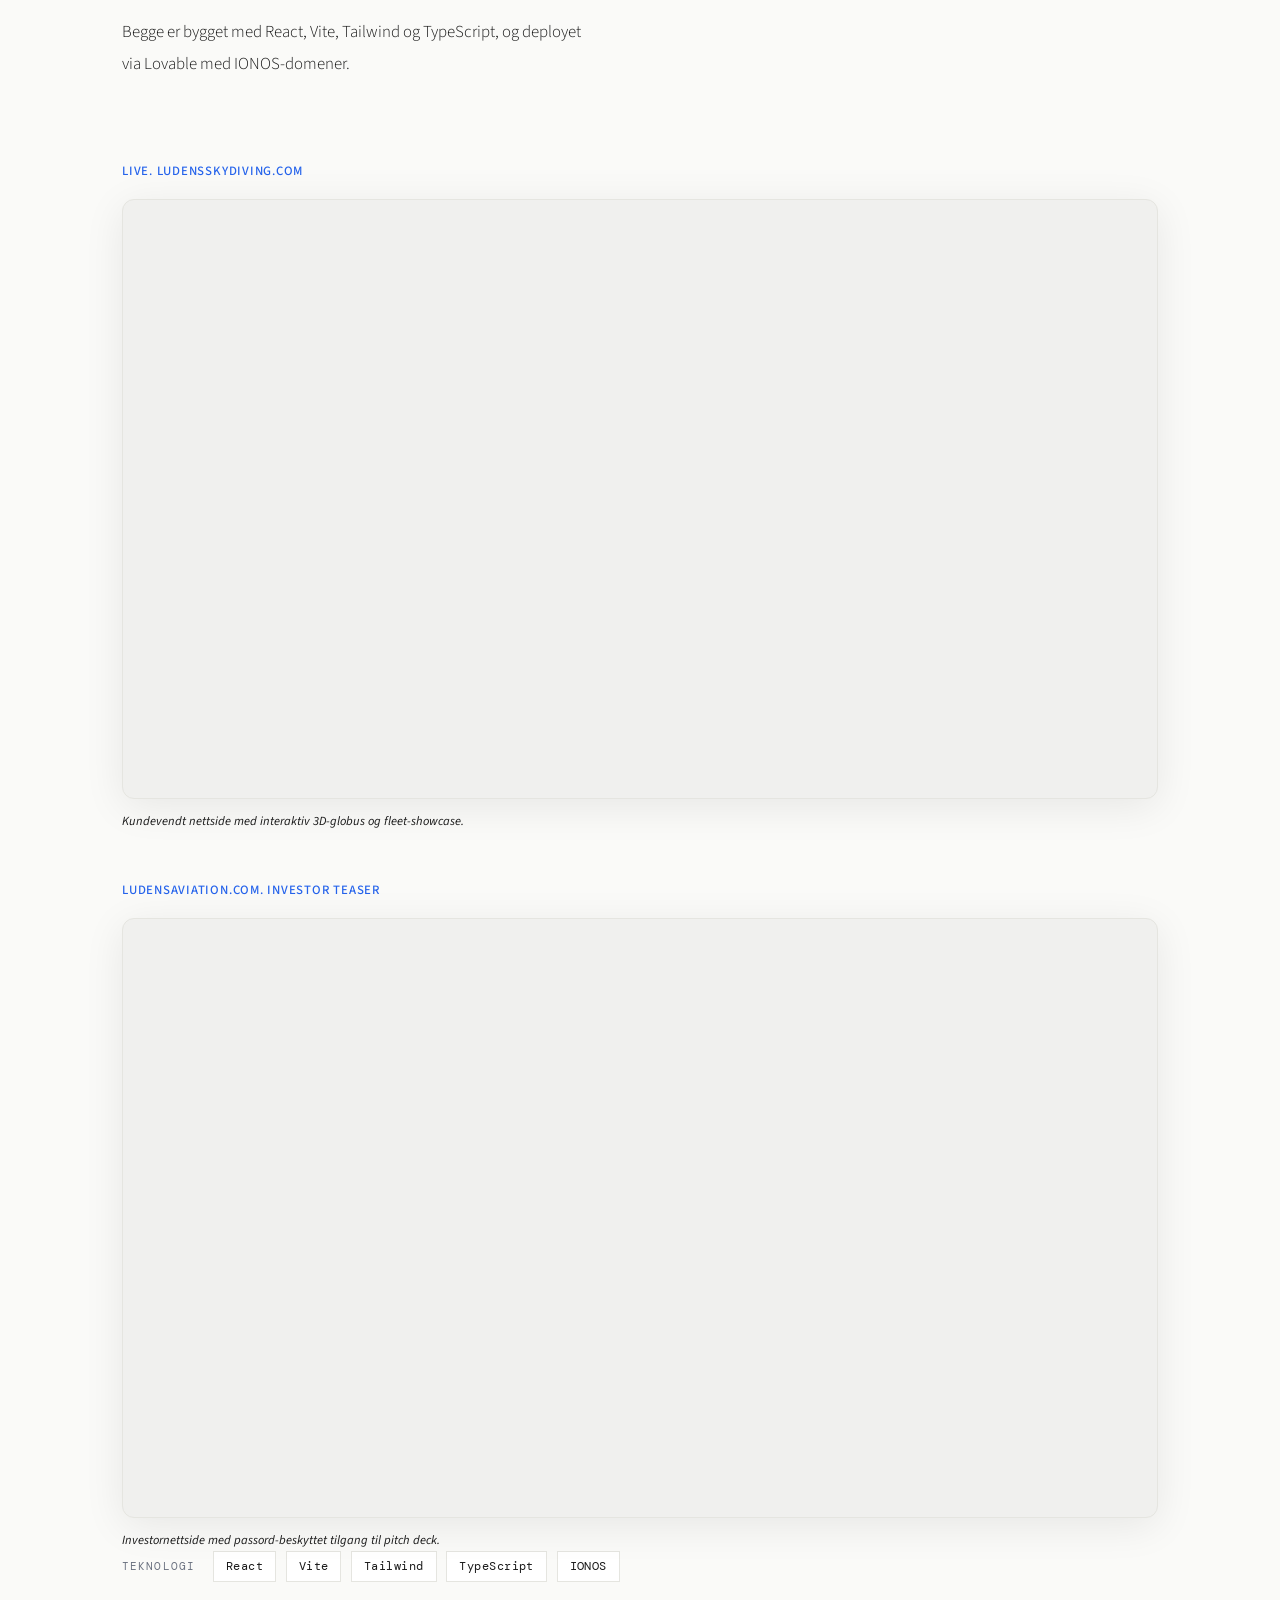
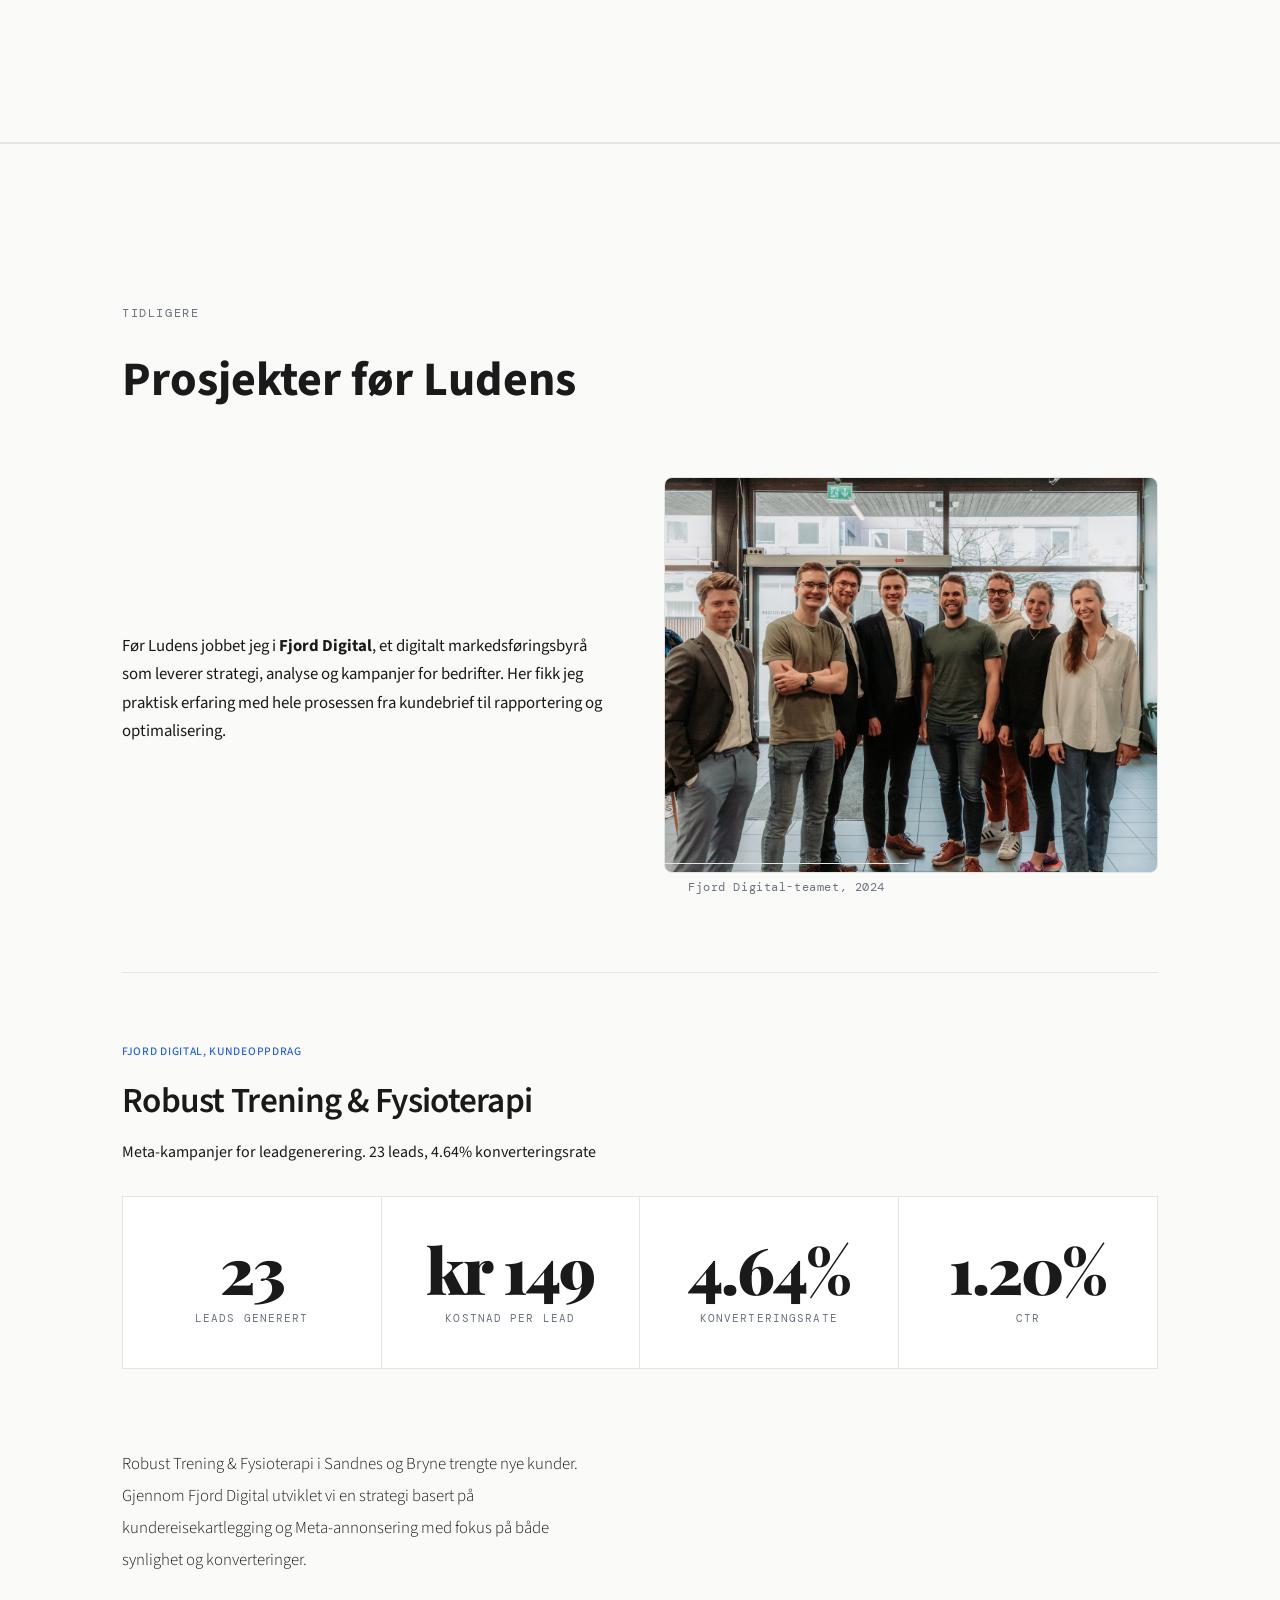
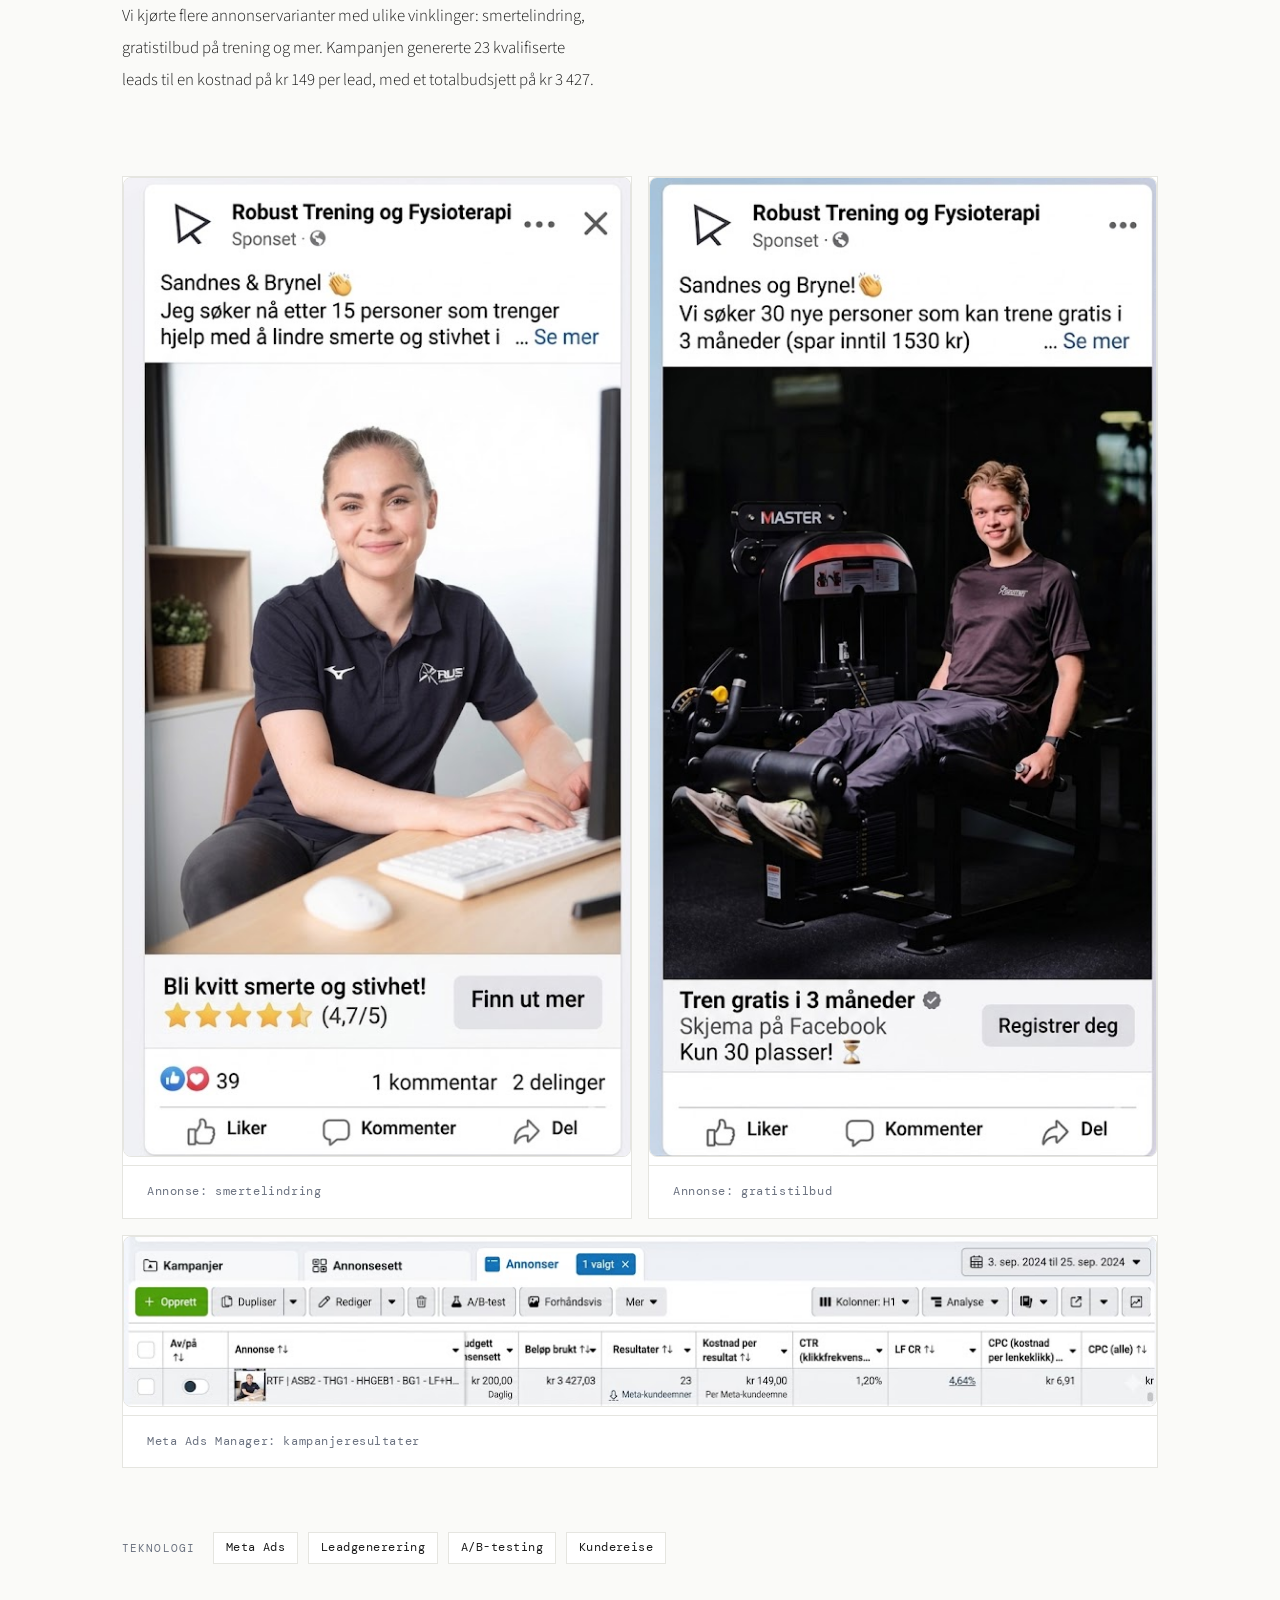
==== commit 5195a7ad: "Remove profile photo entirely, revert to original hero Co-Authored-By: Claude Opus 4.6 (1M context) " ====
--- a/portfolio-v2/index.html
+++ b/portfolio-v2/index.html
@@ -46,12 +46,7 @@
 
         <p class="hero-label reveal">Portefølje 2026</p>
 
-        <div class="hero-name-row reveal reveal-delay-1">
-          <h1 class="hero-name">Hugo<br />Hedquist</h1>
-          <div class="hero-profile">
-            <img src="assets/hugo-profile.jpg" alt="Hugo Hedquist" class="hero-profile-img" />
-          </div>
-        </div>
+        <h1 class="hero-name reveal reveal-delay-1">Hugo<br />Hedquist</h1>
 
         <p class="hero-role reveal reveal-delay-2">Digital markedsfører og systembygger</p>
 
--- a/portfolio-v2/css/style.css
+++ b/portfolio-v2/css/style.css
@@ -145,37 +145,6 @@
   padding-top: 10rem;
   padding-bottom: var(--section-gap);
   border-bottom: 1px solid var(--border);
-}
-
-.hero-name-row {
-  display: flex;
-  align-items: center;
-  gap: 2.5rem;
-}
-
-.hero-profile {
-  flex-shrink: 0;
-}
-
-.hero-profile-img {
-  width: 150px;
-  height: 150px;
-  border-radius: 18px;
-  object-fit: cover;
-  object-position: center 30%;
-  border: 2px solid var(--border);
-}
-
-@media (max-width: 768px) {
-  .hero-name-row {
-    flex-direction: column-reverse;
-    align-items: flex-start;
-    gap: 1.2rem;
-  }
-  .hero-profile-img {
-    width: 100px;
-    height: 100px;
-  }
 }
 
 .hero-label {
